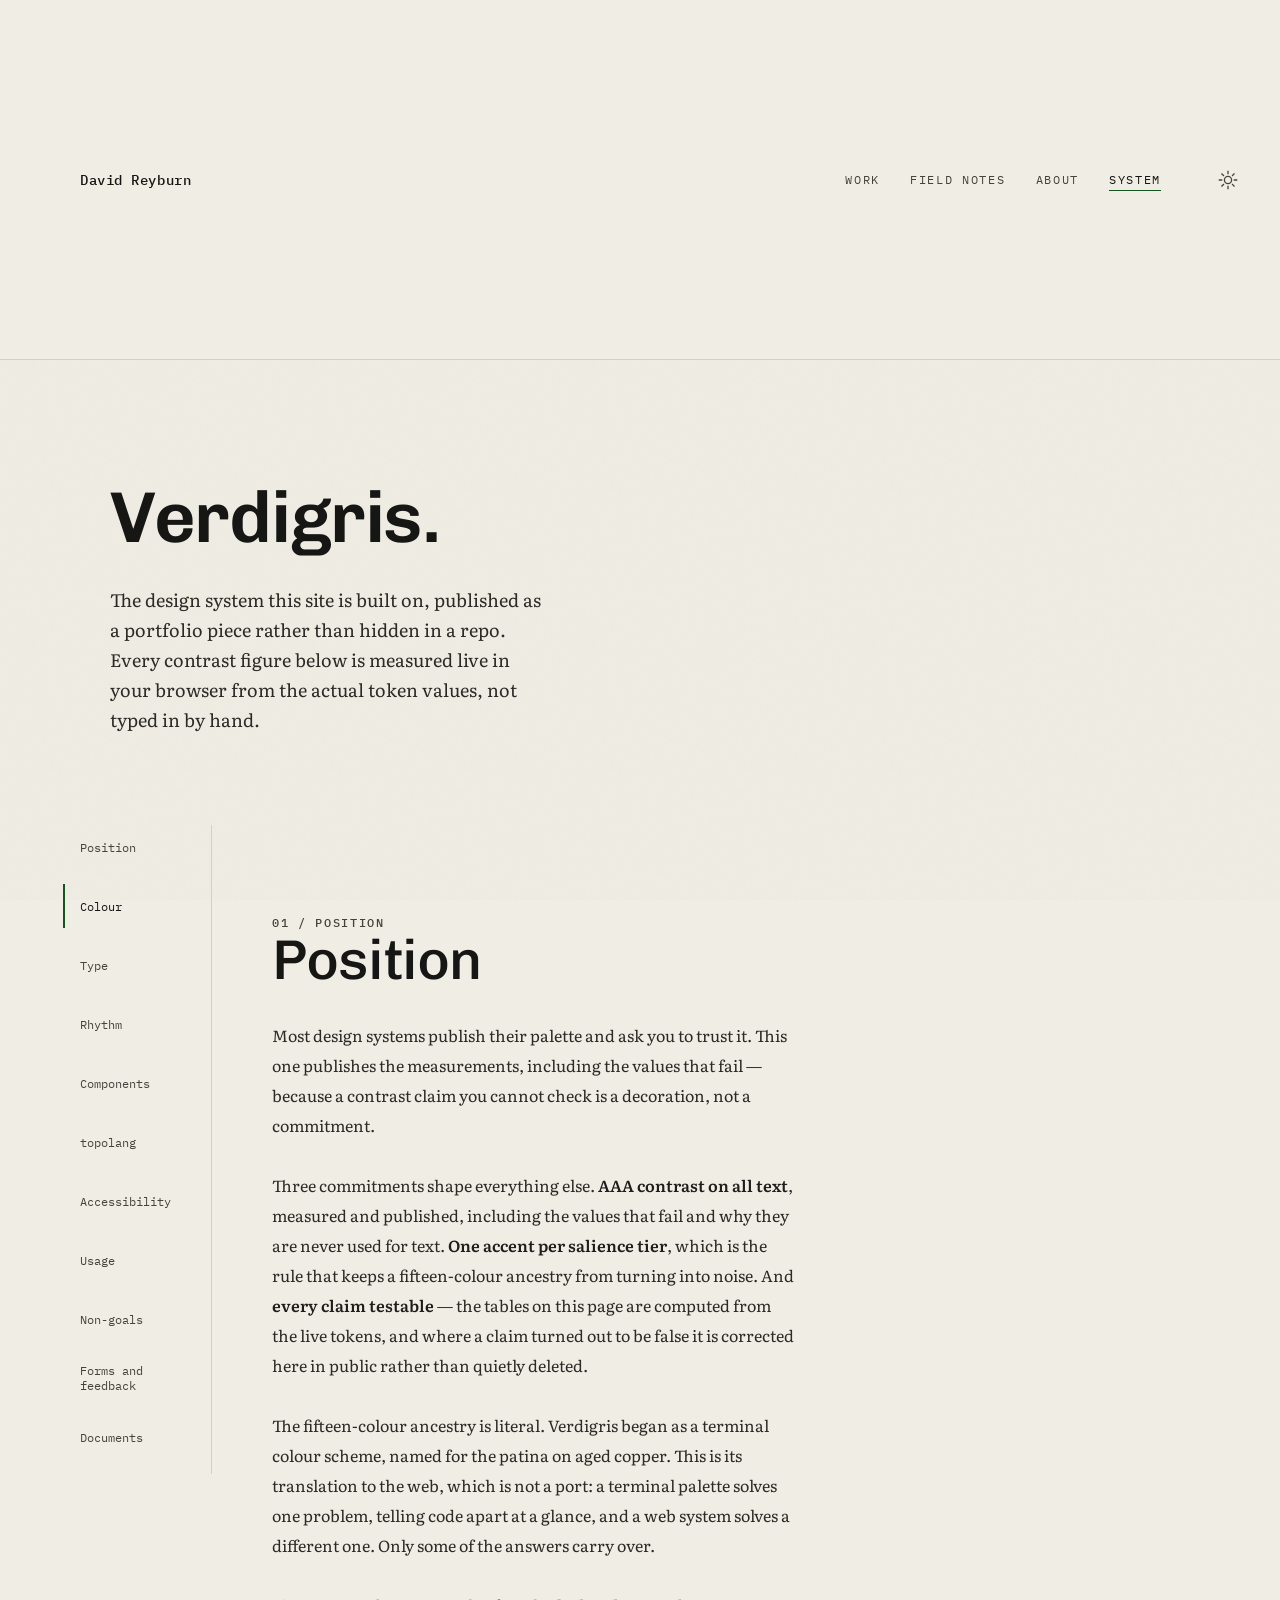
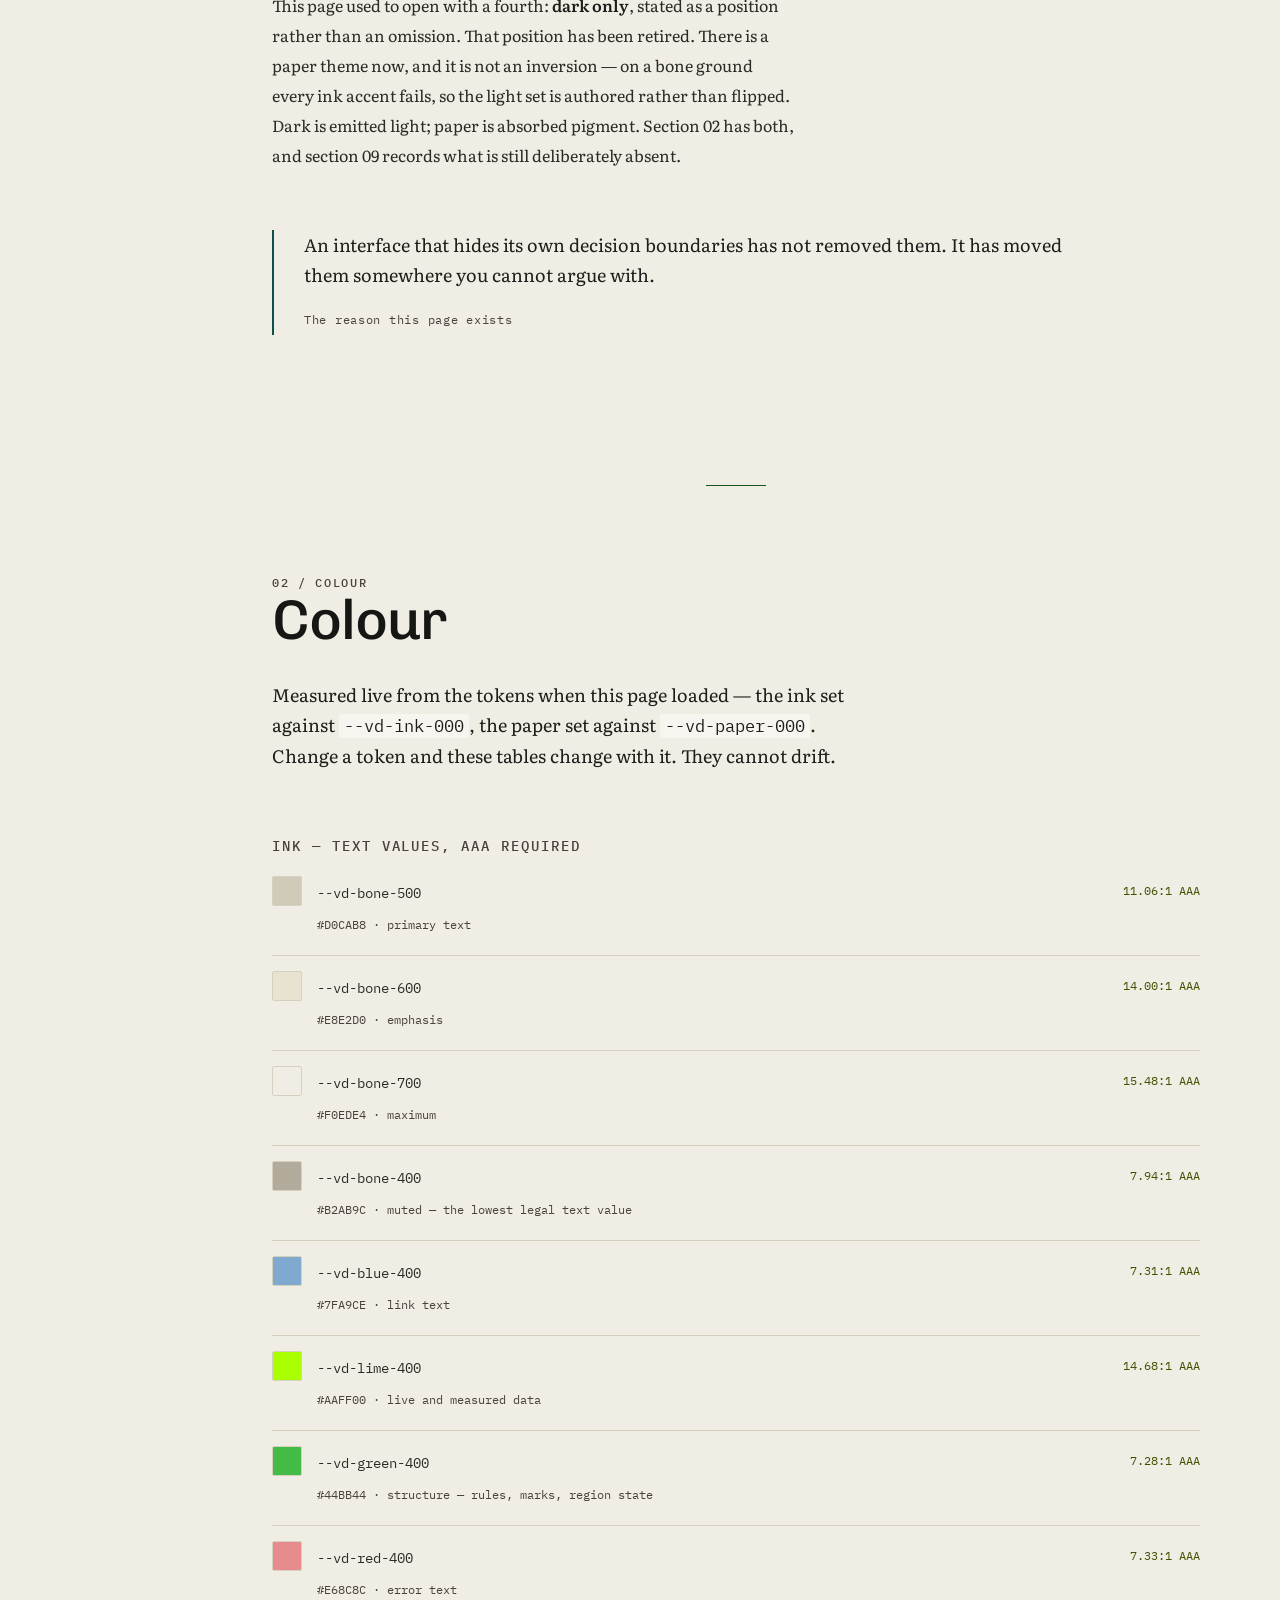
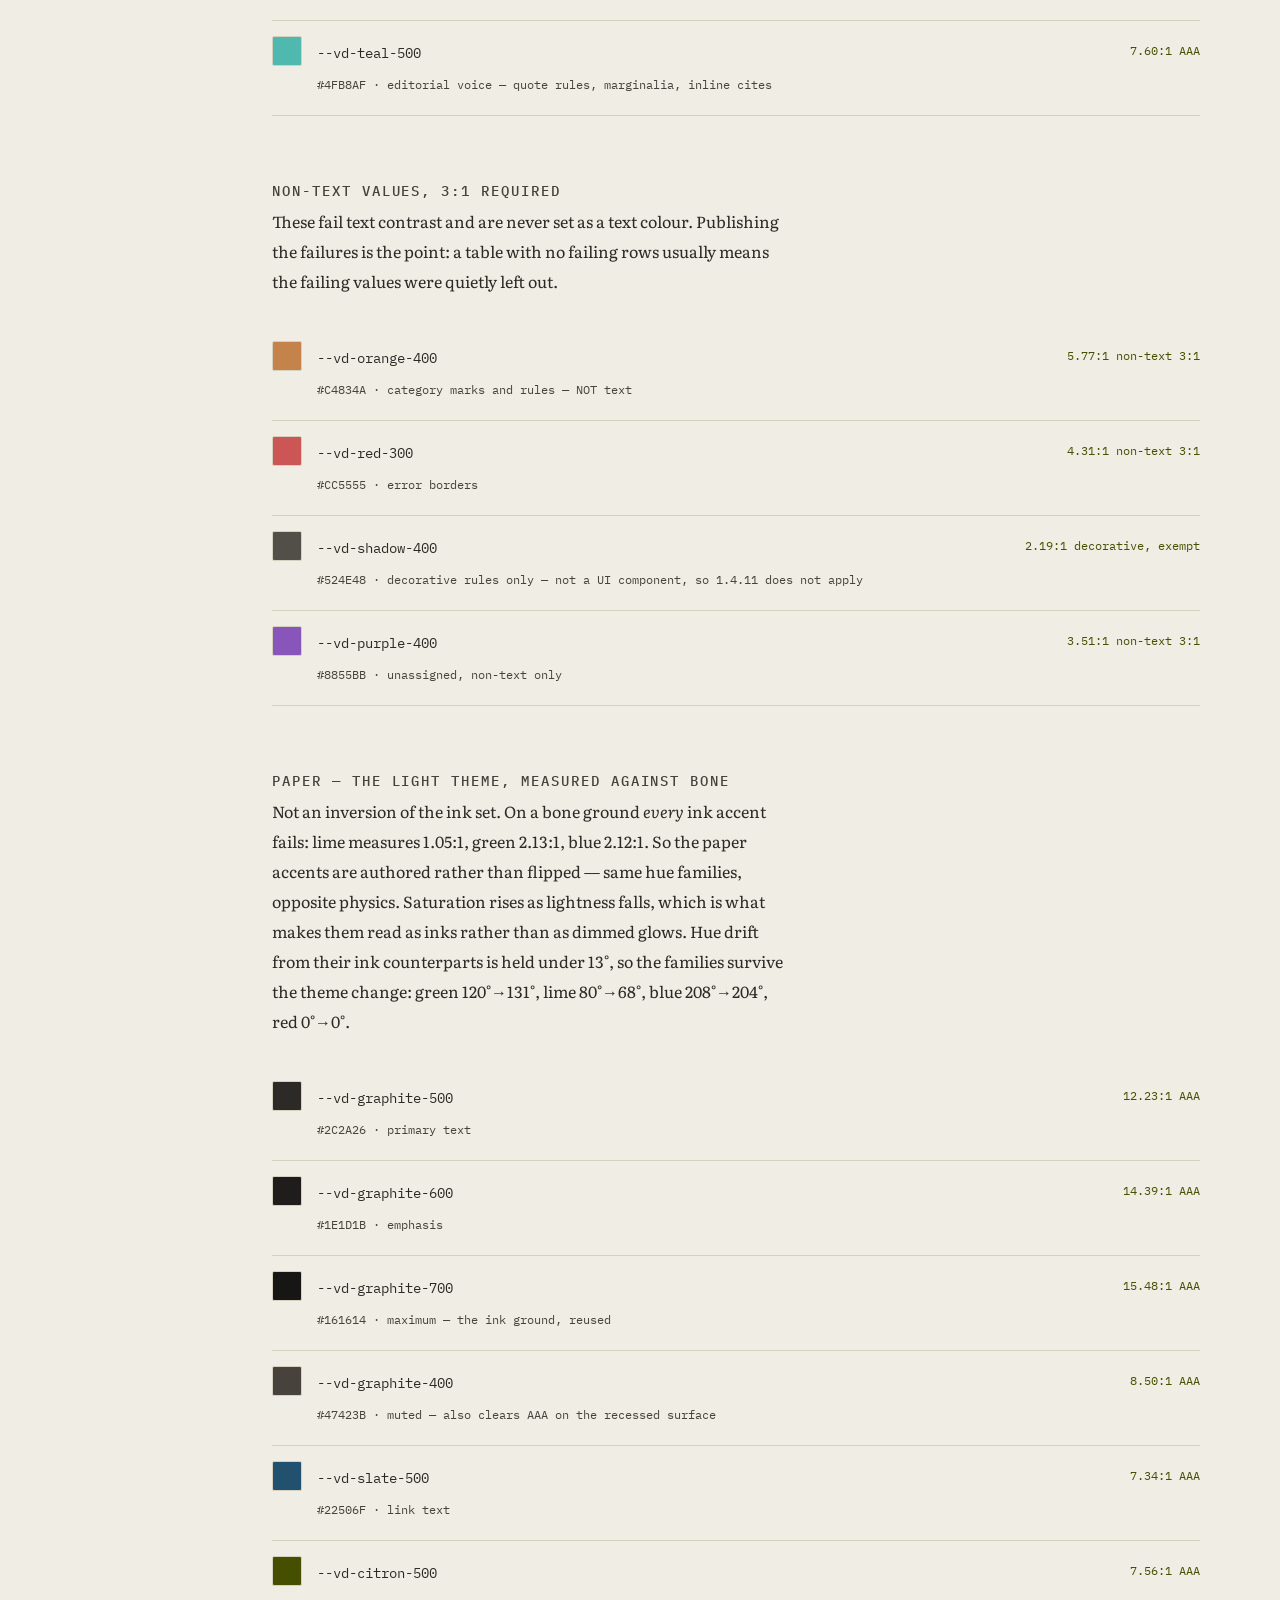
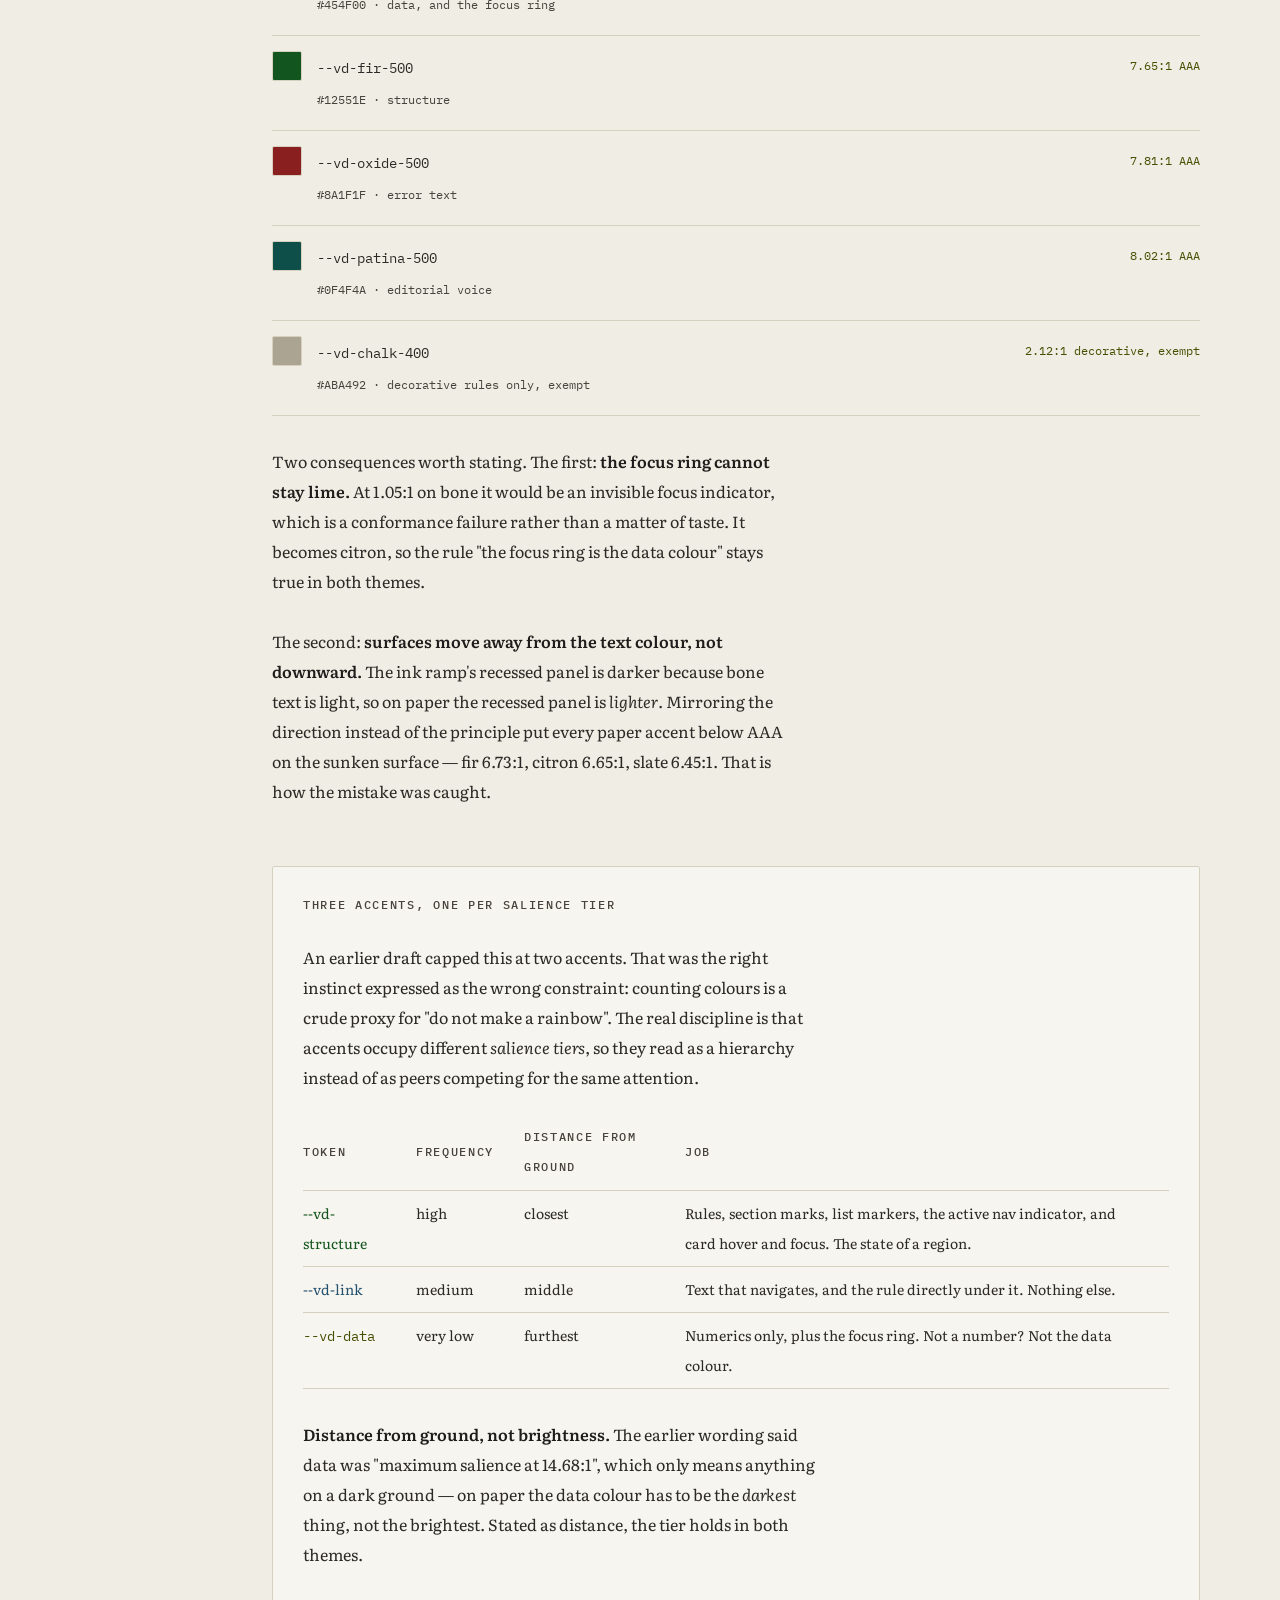
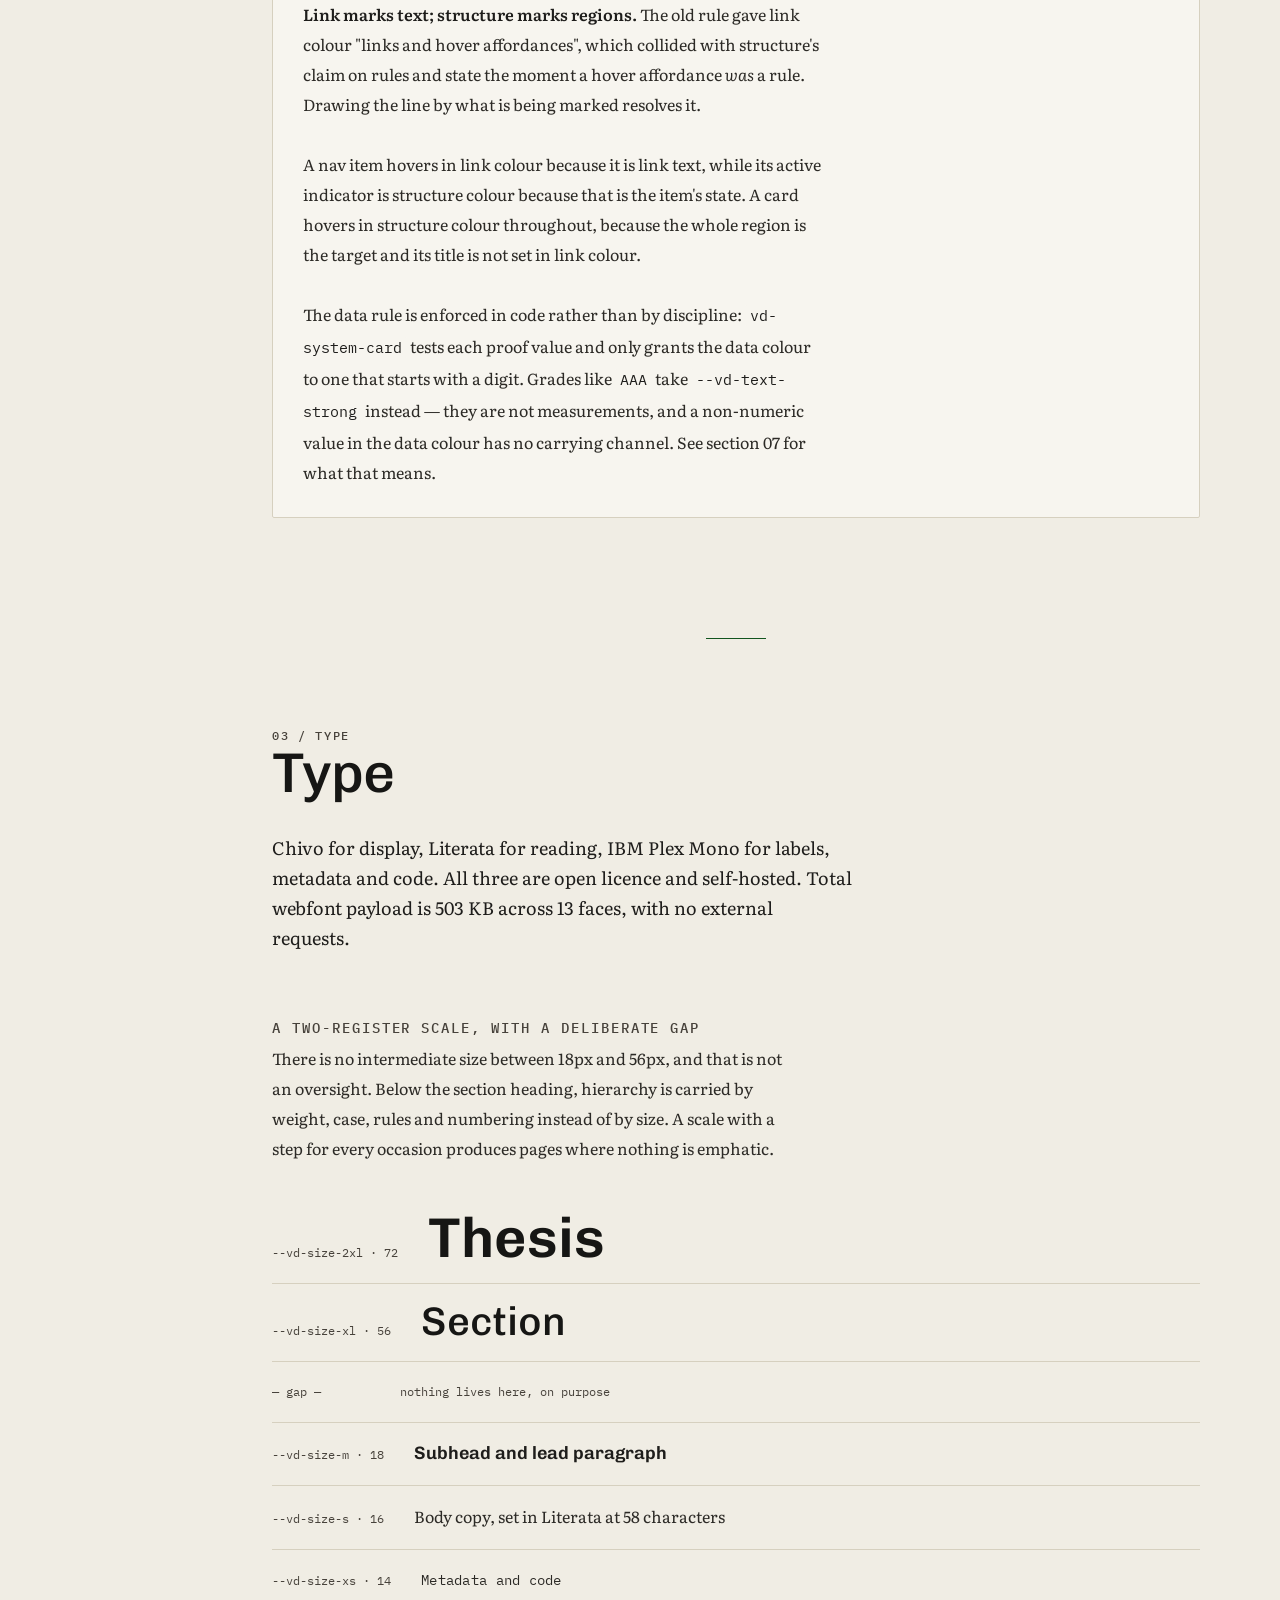
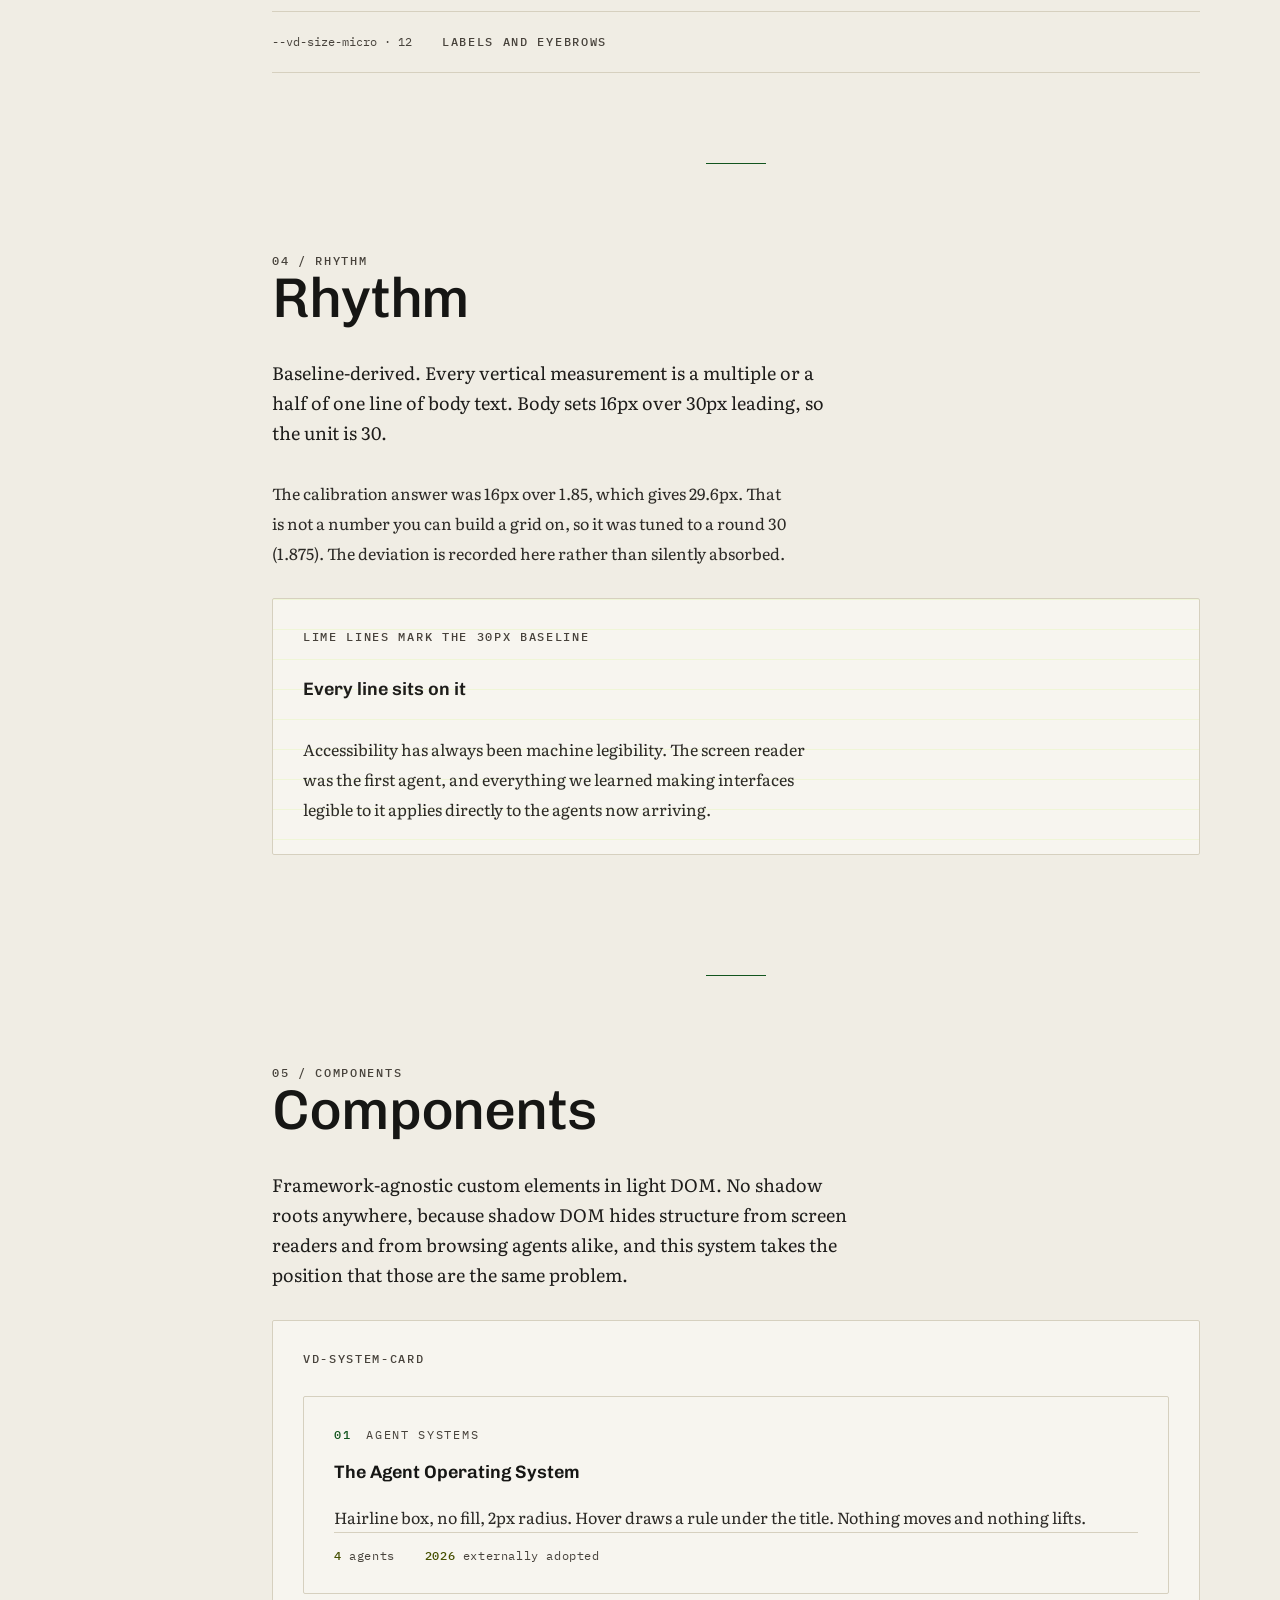
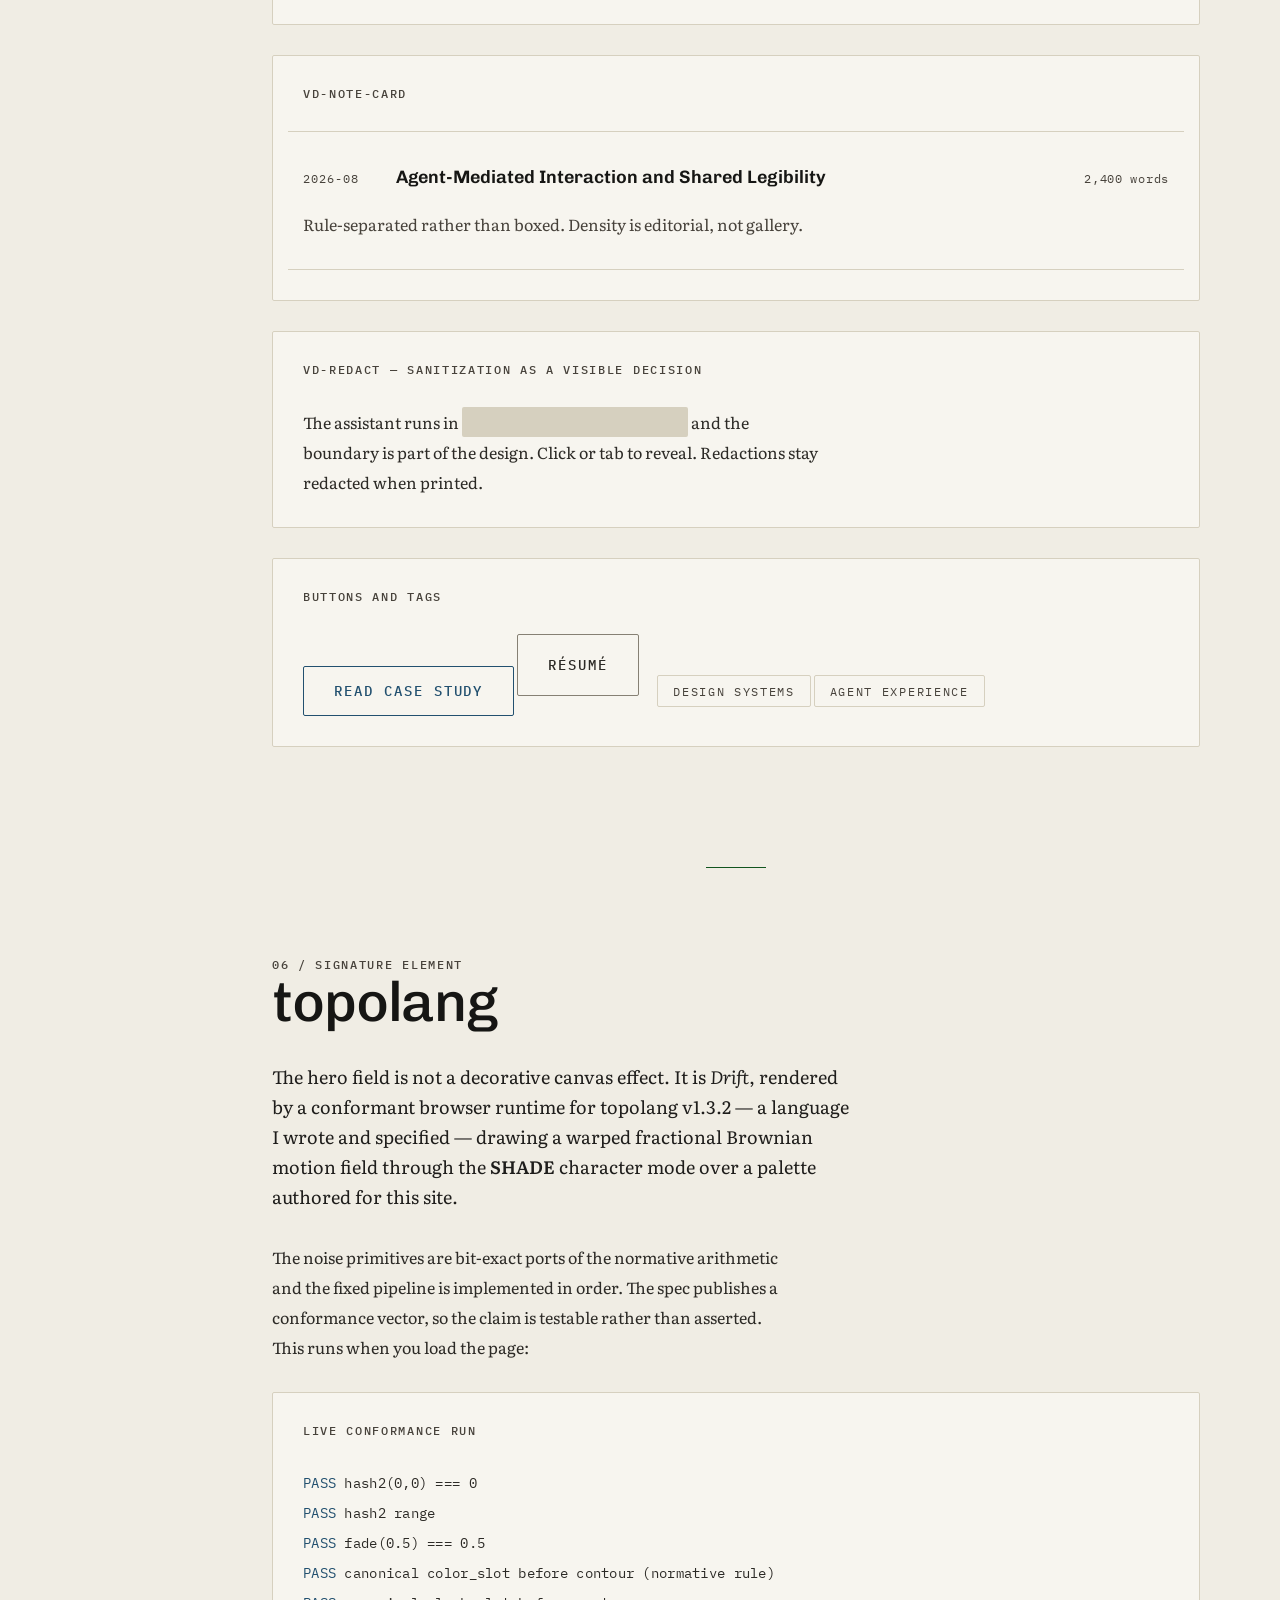
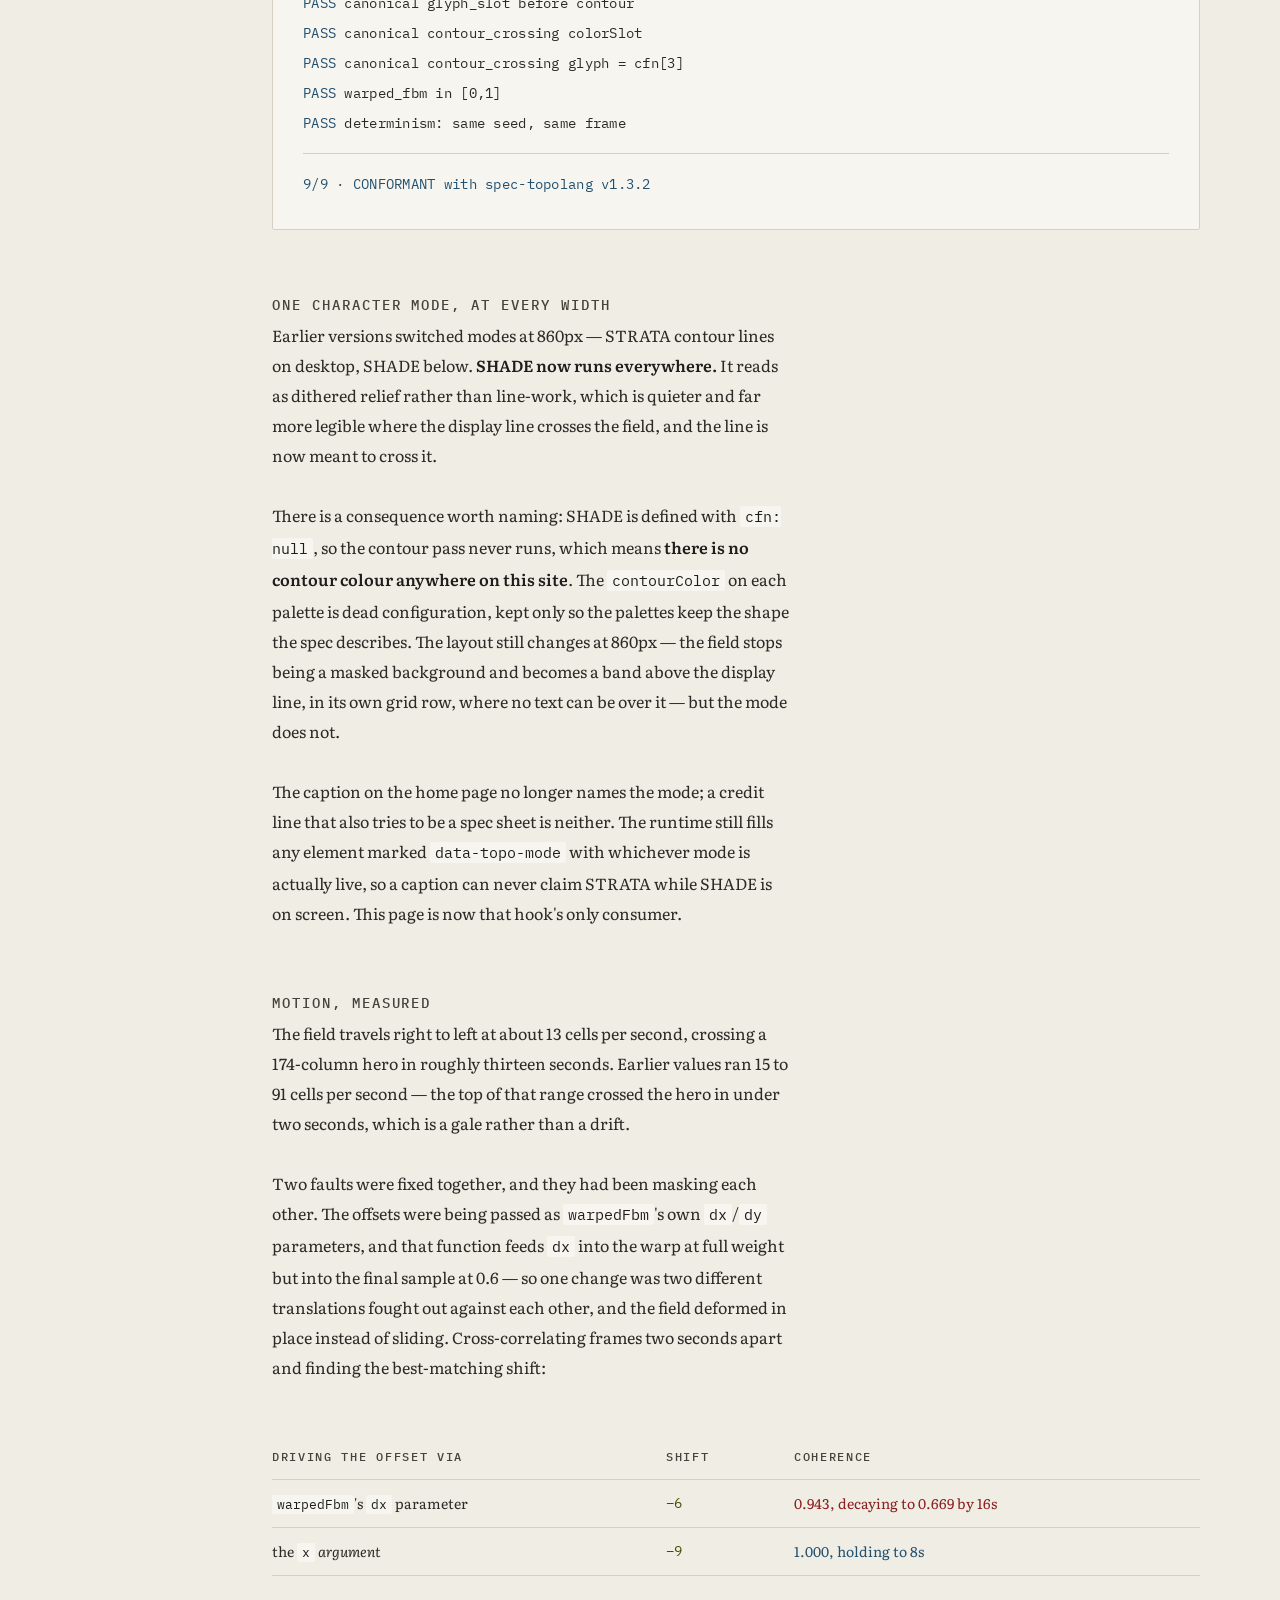
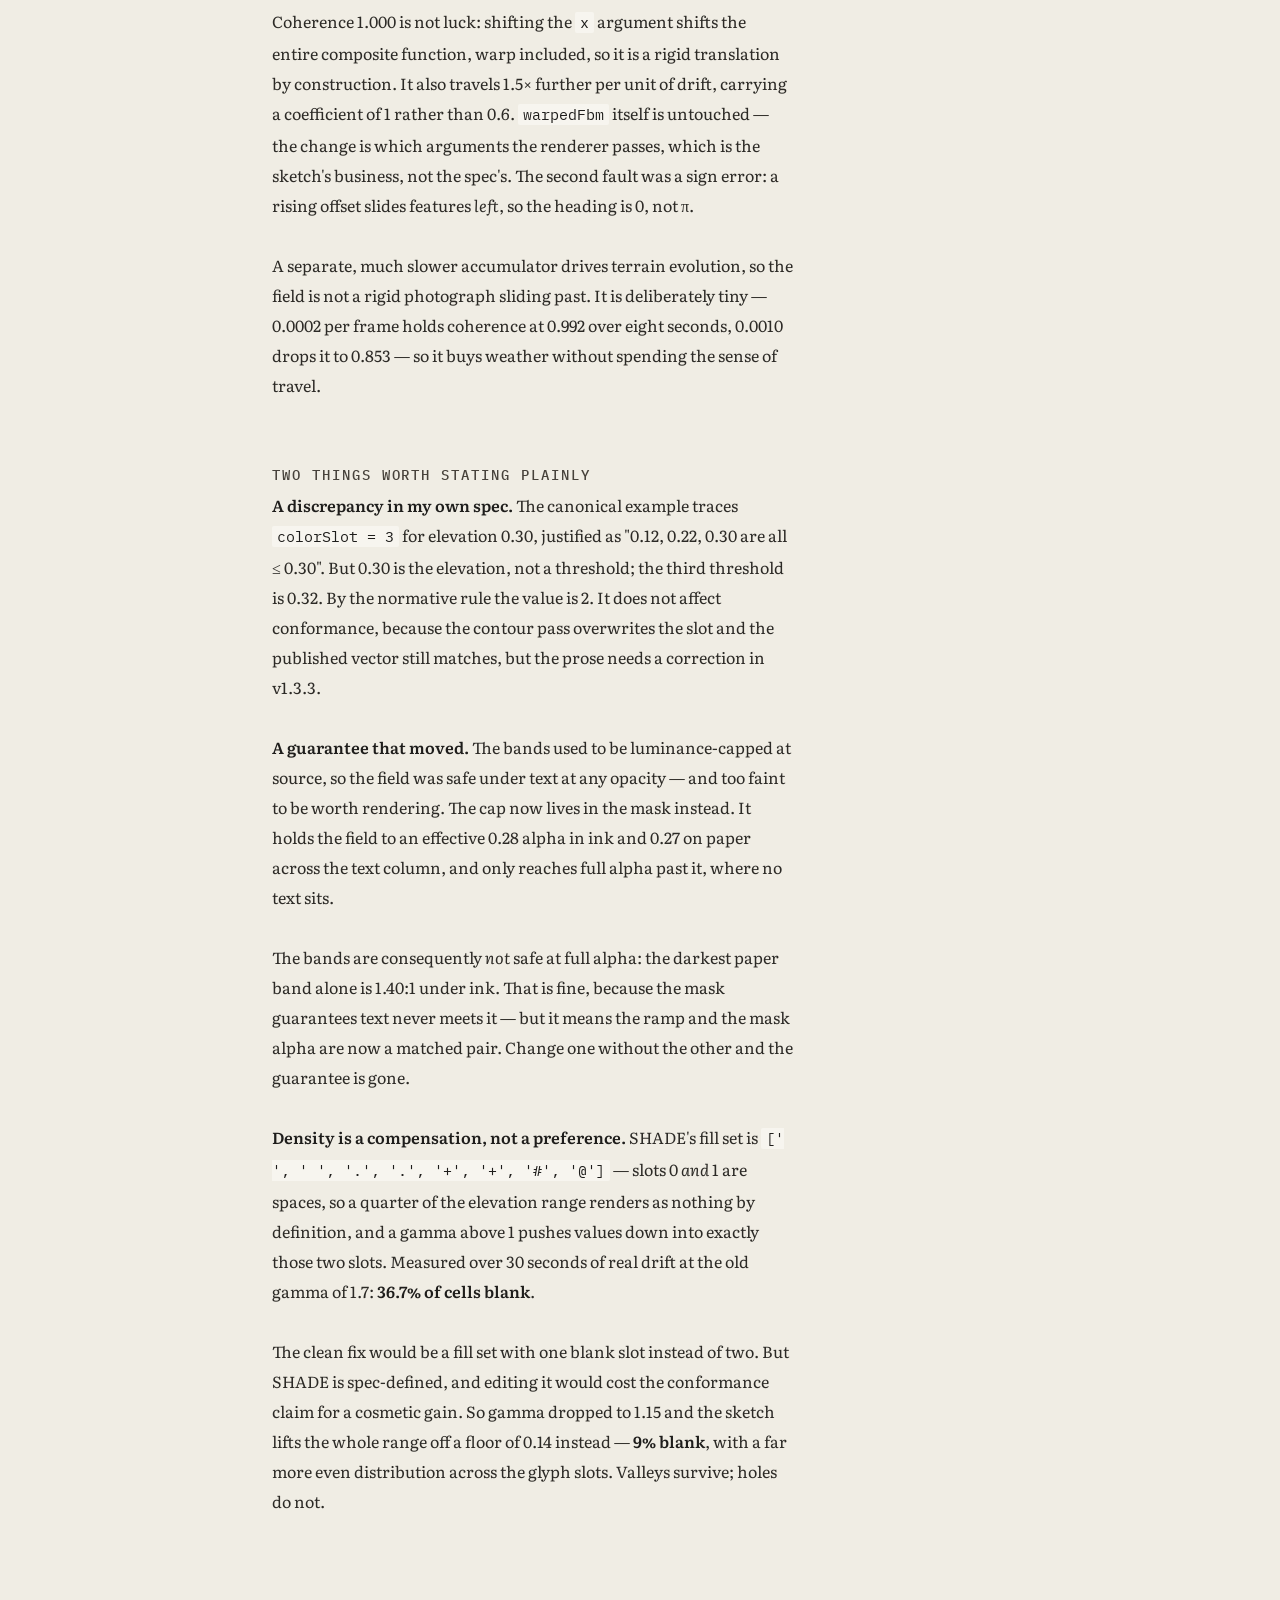
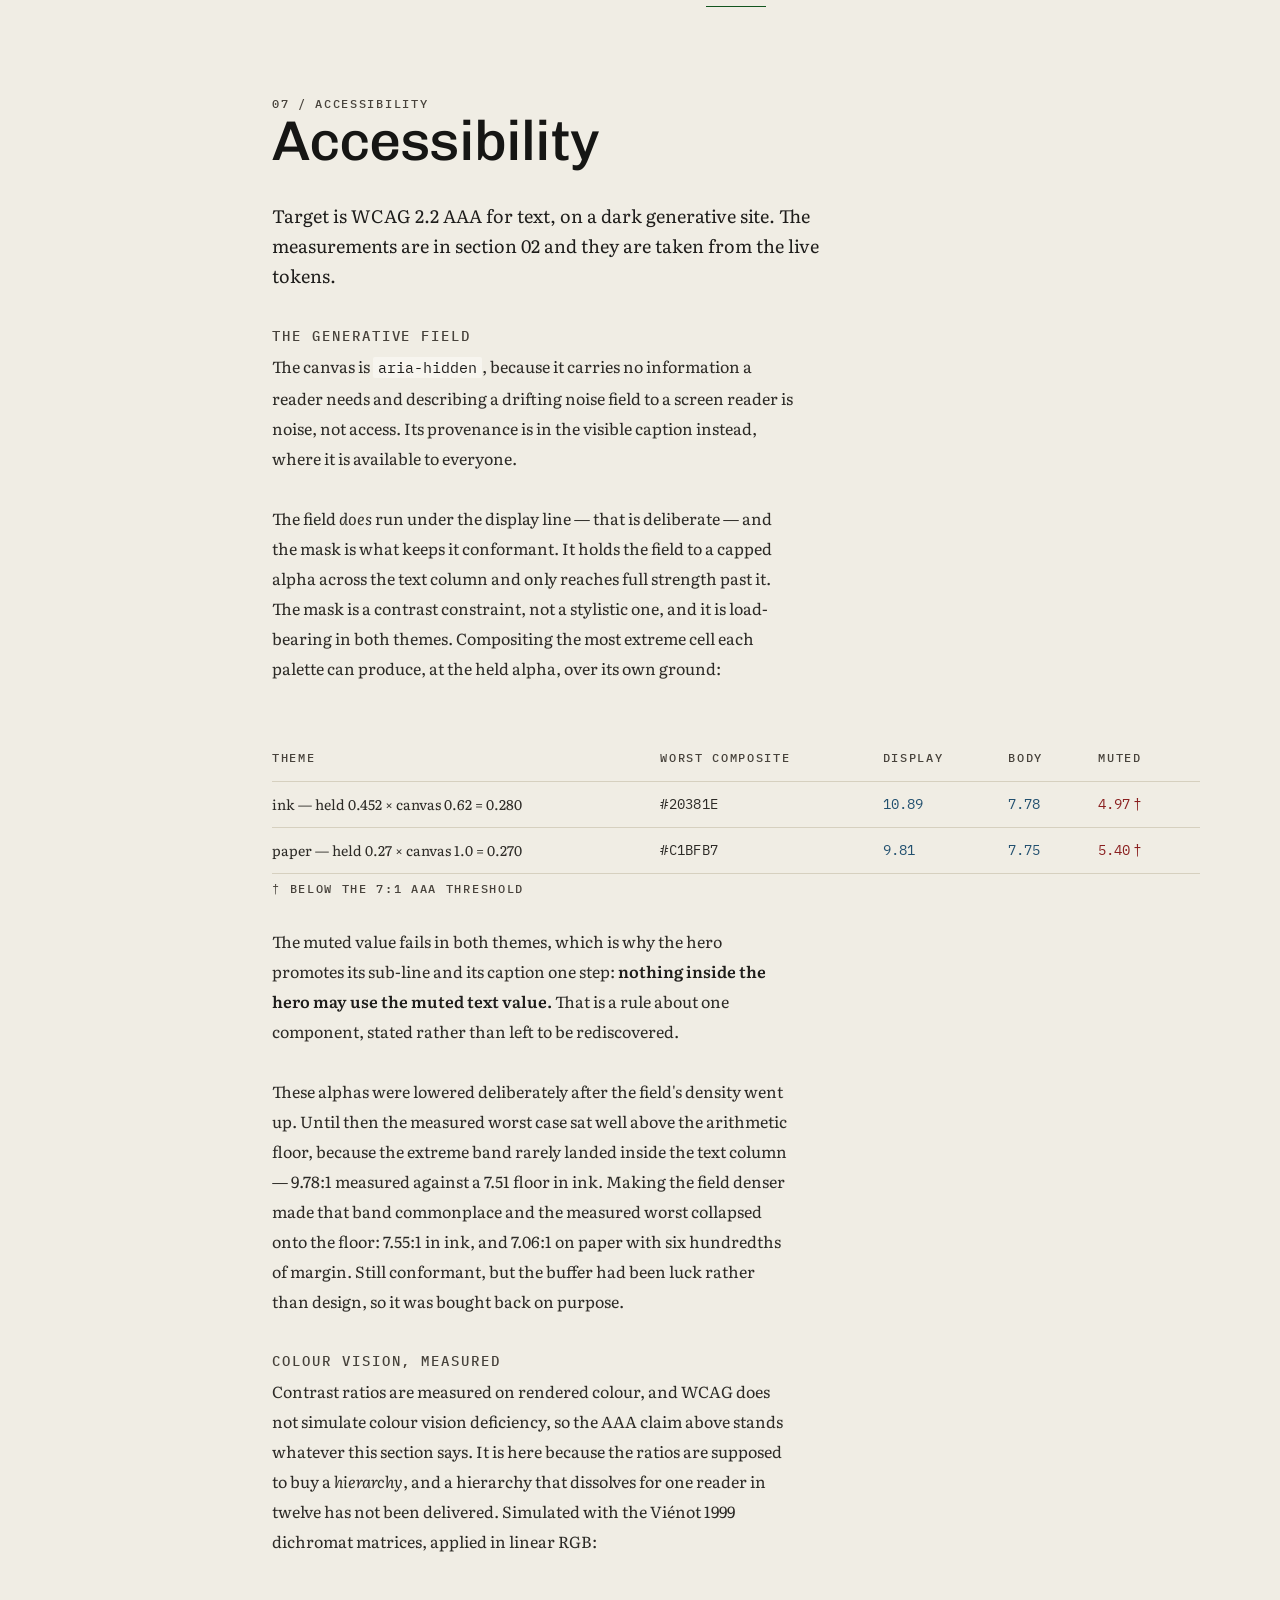
==== docs/index.html @ c95a7c75 "Verdigris v2.4.0 — a portrait, and the grain that was never on it .vd-portrait: a photograph of a pe" ====
<!doctype html>
<html lang="en">
<head>
<meta charset="utf-8">
<meta name="viewport" content="width=device-width,initial-scale=1">
<title>Verdigris — the design system behind dreyburn.com</title>
<meta name="description" content="Verdigris: a documented design system with published contrast measurements, dichromat simulation, a conformant topolang runtime, and a stated list of non-goals.">
<meta name="color-scheme" content="dark light">
<script>
try{var t=localStorage.getItem('verdigris-theme');
    if(t==='light'||t==='dark')document.documentElement.setAttribute('data-theme',t);}
catch(e){}
</script>
<link rel="icon" href="/favicon.svg" type="image/svg+xml">
<link rel="icon" href="/favicon.ico" sizes="32x32">
<link rel="apple-touch-icon" href="/apple-touch-icon.png">
<link rel="canonical" href="https://dreyburn.com/docs/">
<!-- Absolute URLs throughout: a relative og:image is ignored by every
     crawler that reads it. See AGENTS.md, Building a page. -->
<meta property="og:type" content="website">
<meta property="og:url" content="https://dreyburn.com/docs/">
<meta property="og:title" content="Verdigris — the design system behind dreyburn.com">
<meta property="og:description" content="A documented design system with published contrast measurements, dichromat simulation, a conformant topolang runtime, and a stated list of non-goals.">
<meta property="og:image" content="https://dreyburn.com/og.png?v=2.4.0">
<meta property="og:image:width" content="1200">
<meta property="og:image:height" content="630">
<meta property="og:site_name" content="David Reyburn">
<meta name="twitter:card" content="summary_large_image">
<link rel="stylesheet" href="../verdigris/verdigris.css?v=2.4.0">
<link rel="stylesheet" href="../verdigris/print.css?v=2.4.0">
<script src="../verdigris/topolang.js?v=2.4.0" defer></script>
<script src="../verdigris/verdigris.js?v=2.4.0" defer></script>
<!-- The audit is shipped, not a dev-only tool: open the console and run
     verdigrisAudit() to re-measure every conformance claim on this page. -->
<script src="../verdigris/audit.js?v=2.4.0" defer></script>
<style>
  /* page-local: the docs need a couple of layout helpers the site does not */
  .doc-lede{font-size:var(--vd-size-m);line-height:var(--vd-lead-1);max-width:var(--vd-measure);
    color:var(--vd-text-strong)}
  .doc-demo{border:1px solid var(--vd-rule);border-radius:var(--vd-radius);
    padding:var(--vd-space-1);margin:var(--vd-space-1) 0;background:var(--vd-surface-sunken)}
  .doc-demo__label{display:block;margin-bottom:var(--vd-space-1)}
  /* These MUST out-specify .vd-table td.vd-is-num, which is (0,2,1) and paints
     every numeric cell with --vd-data. A cell carrying both classes would
     otherwise render a measured FAILURE in the passing accent — the exact
     inversion of what the table reports. Matching (0,2,1) and relying on this
     block loading after verdigris.css is what makes the verdict win. */
  /* --vd-ok, NOT --vd-data. A verdict is a status, not a quantity, and the
     data colour is numerals only — the rule vd-system-card enforces in code.
     This page was breaking it: every "PASS" rendered in lime. Caught by
     verdigrisAudit()'s data-colour check, which is the point of having one.
     --vd-ok is the success colour the form state model already uses. */
  .vd-table td.doc-pass{color:var(--vd-ok)}
  .vd-table td.doc-fail{color:var(--vd-danger)}
  .doc-pass{color:var(--vd-ok)}
  .doc-fail{color:var(--vd-danger)}
  /* Colour is never the only channel: every table below states its verdict in
     the surrounding prose, and a failing ratio also carries a dagger. */
  .doc-fail--marked::after{content:"\2009\2020"}
  /* flex-wrap and min-width:0 are both load-bearing at 320px: the label has a
     14ch floor and the specimen is display-sized type, so without them the row
     refuses to shrink and pushes the document into horizontal scroll — a 1.4.10
     failure. Wrapping lets the specimen drop below its own label. */
  .doc-scale-row{display:flex;align-items:baseline;gap:var(--vd-space-1);flex-wrap:wrap;
    border-bottom:1px solid var(--vd-rule);padding:var(--vd-space-h) 0}
  .doc-scale-row span:first-child{font-family:var(--vd-face-mono);font-size:var(--vd-size-micro);
    color:var(--vd-text-muted);min-width:14ch}
  .doc-scale-row span+span{min-width:0;overflow-wrap:anywhere}
  .doc-baseline{background-image:repeating-linear-gradient(180deg,
    rgba(170,255,0,.10) 0 1px,transparent 1px 30px);background-position:0 0}
</style>
</head>
<body>
<a class="vd-skip" href="#main">Skip to content</a>

<vd-nav>
  <div class="vd-nav__inner">
    <a class="vd-nav__mark" href="../index.html">David Reyburn</a>
    <ul class="vd-nav__list">
      <li><a href="../index.html#work">Work</a></li>
      <li><a href="../index.html#notes">Field Notes</a></li>
      <li><a href="../index.html#about">About</a></li>
      <li><a href="./" aria-current="true">System</a></li>
    </ul>
    <vd-theme-toggle></vd-theme-toggle>
  </div>
</vd-nav>

<main id="main" class="vd-page">

  <vd-hero field="off"
    thesis="Verdigris."
    sub="The design system this site is built on, published as a portfolio piece rather than hidden in a repo. Every contrast figure below is measured live in your browser from the actual token values, not typed in by hand.">
  </vd-hero>

  <div class="vd-spread">

    <!-- ── rail: TOC ────────────────────────────────────────────── -->
    <div class="vd-spread__rail">
      <vd-toc for="#doc-body"></vd-toc>
    </div>

    <!-- ── body ─────────────────────────────────────────────────── -->
    <div class="vd-spread__body" id="doc-body">

      <section class="vd-section">
        <span class="vd-label">01 / Position</span>
        <h2 id="position">Position</h2>
        <div class="vd-prose" style="margin-top:var(--vd-space-1)">
          <p>
            Most design systems publish their palette and ask you to trust it. This one publishes
            the measurements, including the values that fail — because a contrast claim you cannot
            check is a decoration, not a commitment.
          </p>
          <p>
            Three commitments shape everything else. <strong>AAA contrast on all text</strong>,
            measured and published, including the values that fail and why they are never used for
            text. <strong>One accent per salience tier</strong>, which is the rule that keeps a
            fifteen-colour ancestry from turning into noise. And <strong>every claim testable</strong>
            — the tables on this page are computed from the live tokens, and where a claim turned out
            to be false it is corrected here in public rather than quietly deleted.
          </p>
          <p>
            The fifteen-colour ancestry is literal. Verdigris began as a terminal colour scheme,
            named for the patina on aged copper. This is its translation to the web, which is not a
            port: a terminal palette solves one problem, telling code apart at a glance, and a web
            system solves a different one. Only some of the answers carry over.
          </p>
          <p>
            This page used to open with a fourth: <strong>dark only</strong>, stated as a position
            rather than an omission. That position has been retired. There is a paper theme now, and
            it is not an inversion — on a bone ground every ink accent fails, so the light set is
            authored rather than flipped. Dark is emitted light; paper is absorbed pigment. Section
            02 has both, and section 09 records what is still deliberately absent.
          </p>
        </div>

        <vd-quote>
          <blockquote>
            An interface that hides its own decision boundaries has not removed them.
            It has moved them somewhere you cannot argue with.
          </blockquote>
          <figcaption>The reason this page exists</figcaption>
        </vd-quote>
      </section>

      <!-- ── colour ─────────────────────────────────────────────── -->
      <section class="vd-section">
        <span class="vd-label">02 / Colour</span>
        <h2 id="colour">Colour</h2>
        <p class="doc-lede" style="margin-top:var(--vd-space-1)">
          Measured live from the tokens when this page loaded — the ink set against
          <code>--vd-ink-000</code>, the paper set against <code>--vd-paper-000</code>.
          Change a token and these tables change with it. They cannot drift.
        </p>

        <h4 style="margin-top:var(--vd-space-2)">Ink — text values, AAA required</h4>
        <vd-swatch token="--vd-bone-500" note="primary text" min="7"></vd-swatch>
        <vd-swatch token="--vd-bone-600" note="emphasis" min="7"></vd-swatch>
        <vd-swatch token="--vd-bone-700" note="maximum" min="7"></vd-swatch>
        <vd-swatch token="--vd-bone-400" note="muted — the lowest legal text value" min="7"></vd-swatch>
        <vd-swatch token="--vd-blue-400" note="link text" min="7"></vd-swatch>
        <vd-swatch token="--vd-lime-400" note="live and measured data" min="7"></vd-swatch>
        <vd-swatch token="--vd-green-400" note="structure — rules, marks, region state" min="7"></vd-swatch>
        <vd-swatch token="--vd-red-400" note="error text" min="7"></vd-swatch>
        <vd-swatch token="--vd-teal-500" note="editorial voice — quote rules, marginalia, inline cites" min="7"></vd-swatch>

        <h4 style="margin-top:var(--vd-space-2)">Non-text values, 3:1 required</h4>
        <p class="vd-prose" style="margin-bottom:var(--vd-space-1)">
          These fail text contrast and are never set as a text colour. Publishing the failures
          is the point: a table with no failing rows usually means the failing values were
          quietly left out.
        </p>
        <vd-swatch token="--vd-orange-400" note="category marks and rules — NOT text" min="3"></vd-swatch>
        <vd-swatch token="--vd-red-300" note="error borders" min="3"></vd-swatch>
        <vd-swatch token="--vd-shadow-400" note="decorative rules only — not a UI component, so 1.4.11 does not apply" min="0"></vd-swatch>
        <vd-swatch token="--vd-purple-400" note="unassigned, non-text only" min="3"></vd-swatch>

        <h4 style="margin-top:var(--vd-space-2)">Paper — the light theme, measured against bone</h4>
        <p class="vd-prose" style="margin-bottom:var(--vd-space-1)">
          Not an inversion of the ink set. On a bone ground <em>every</em> ink accent fails:
          lime measures 1.05:1, green 2.13:1, blue 2.12:1. So the paper accents are authored
          rather than flipped — same hue families, opposite physics. Saturation rises as
          lightness falls, which is what makes them read as inks rather than as dimmed glows.
          Hue drift from their ink counterparts is held under 13°, so the families survive the
          theme change: green 120°&rarr;131°, lime 80°&rarr;68°, blue 208°&rarr;204°, red 0°&rarr;0°.
        </p>
        <vd-swatch token="--vd-graphite-500" against="--vd-paper-000" note="primary text" min="7"></vd-swatch>
        <vd-swatch token="--vd-graphite-600" against="--vd-paper-000" note="emphasis" min="7"></vd-swatch>
        <vd-swatch token="--vd-graphite-700" against="--vd-paper-000" note="maximum — the ink ground, reused" min="7"></vd-swatch>
        <vd-swatch token="--vd-graphite-400" against="--vd-paper-000" note="muted — also clears AAA on the recessed surface" min="7"></vd-swatch>
        <vd-swatch token="--vd-slate-500" against="--vd-paper-000" note="link text" min="7"></vd-swatch>
        <vd-swatch token="--vd-citron-500" against="--vd-paper-000" note="data, and the focus ring" min="7"></vd-swatch>
        <vd-swatch token="--vd-fir-500" against="--vd-paper-000" note="structure" min="7"></vd-swatch>
        <vd-swatch token="--vd-oxide-500" against="--vd-paper-000" note="error text" min="7"></vd-swatch>
        <vd-swatch token="--vd-patina-500" against="--vd-paper-000" note="editorial voice" min="7"></vd-swatch>
        <vd-swatch token="--vd-chalk-400" against="--vd-paper-000" note="decorative rules only, exempt" min="0"></vd-swatch>

        <p class="vd-prose" style="margin-top:var(--vd-space-1)">
          Two consequences worth stating. The first: <strong>the focus ring cannot stay lime.</strong>
          At 1.05:1 on bone it would be an invisible focus indicator, which is a conformance failure
          rather than a matter of taste. It becomes citron, so the rule "the focus ring is the data
          colour" stays true in both themes.
        </p>
        <p class="vd-prose" style="margin-top:var(--vd-space-1)">
          The second: <strong>surfaces move away from the text colour, not downward.</strong> The
          ink ramp's recessed panel is darker because bone text is light, so on paper the recessed
          panel is <em>lighter</em>. Mirroring the direction instead of the principle put every
          paper accent below AAA on the sunken surface — fir 6.73:1, citron 6.65:1, slate 6.45:1.
          That is how the mistake was caught.
        </p>

        <div class="doc-demo" style="margin-top:var(--vd-space-2)">
          <span class="vd-label doc-demo__label">Three accents, one per salience tier</span>
          <p class="vd-prose" style="margin:0 0 var(--vd-space-1)">
            An earlier draft capped this at two accents. That was the right instinct expressed as
            the wrong constraint: counting colours is a crude proxy for "do not make a rainbow".
            The real discipline is that accents occupy different <em>salience tiers</em>, so they
            read as a hierarchy instead of as peers competing for the same attention.
          </p>
          <div class="vd-table-scroll">
            <table class="vd-table">
              <tr><th>Token</th><th>Frequency</th><th>Distance from ground</th><th>Job</th></tr>
              <tr><td><span style="color:var(--vd-structure)">--vd-structure</span></td>
                  <td>high</td><td>closest</td>
                  <td>Rules, section marks, list markers, the active nav indicator, and card
                      hover and focus. The state of a region.</td></tr>
              <tr><td><span style="color:var(--vd-link)">--vd-link</span></td>
                  <td>medium</td><td>middle</td>
                  <td>Text that navigates, and the rule directly under it. Nothing else.</td></tr>
              <tr><td><span class="vd-num">--vd-data</span></td>
                  <td>very low</td><td>furthest</td>
                  <td>Numerics only, plus the focus ring. Not a number? Not the data colour.</td></tr>
            </table>
          </div>
          <p class="vd-prose" style="margin:var(--vd-space-1) 0 0">
            <strong>Distance from ground, not brightness.</strong> The earlier wording said data
            was "maximum salience at 14.68:1", which only means anything on a dark ground — on
            paper the data colour has to be the <em>darkest</em> thing, not the brightest. Stated
            as distance, the tier holds in both themes.
          </p>
          <p class="vd-prose" style="margin:var(--vd-space-1) 0 0">
            <strong>Link marks text; structure marks regions.</strong> The old rule gave link
            colour "links and hover affordances", which collided with structure's claim on rules
            and state the moment a hover affordance <em>was</em> a rule. Drawing the line by what is
            being marked resolves it.
          </p>
          <p class="vd-prose" style="margin:var(--vd-space-1) 0 0">
            A nav item hovers in link colour because it is link text, while its active indicator is
            structure colour because that is the item's state. A card hovers in structure colour
            throughout, because the whole region is the target and its title is not set in link
            colour.
          </p>
          <p class="vd-prose" style="margin:var(--vd-space-1) 0 0">
            The data rule is enforced in code rather than by discipline:
            <code>vd-system-card</code> tests each proof value and only grants the data colour to
            one that starts with a digit. Grades like <code>AAA</code> take
            <code>--vd-text-strong</code> instead — they are not measurements, and a non-numeric
            value in the data colour has no carrying channel. See section 07 for what that means.
          </p>
        </div>
      </section>

      <!-- ── type ───────────────────────────────────────────────── -->
      <section class="vd-section">
        <span class="vd-label">03 / Type</span>
        <h2 id="type">Type</h2>
        <p class="doc-lede" style="margin-top:var(--vd-space-1)">
          Chivo for display, Literata for reading, IBM Plex Mono for labels, metadata and code.
          All three are open licence and self-hosted. Total webfont payload is 503 KB across
          13 faces, with no external requests.
        </p>

        <h4 style="margin-top:var(--vd-space-2)">A two-register scale, with a deliberate gap</h4>
        <p class="vd-prose">
          There is no intermediate size between 18px and 56px, and that is not an oversight.
          Below the section heading, hierarchy is carried by weight, case, rules and numbering
          instead of by size. A scale with a step for every occasion produces pages where
          nothing is emphatic.
        </p>
        <div style="margin-top:var(--vd-space-1)">
          <div class="doc-scale-row"><span>--vd-size-2xl · 72</span>
            <span style="font-family:var(--vd-face-display);font-size:56px;line-height:60px;font-weight:600;color:var(--vd-text-max)">Thesis</span></div>
          <div class="doc-scale-row"><span>--vd-size-xl · 56</span>
            <span style="font-family:var(--vd-face-display);font-size:40px;line-height:45px;font-weight:500;color:var(--vd-text-max)">Section</span></div>
          <div class="doc-scale-row"><span>— gap —</span>
            <span style="font-family:var(--vd-face-mono);font-size:12px;color:var(--vd-text-muted)">nothing lives here, on purpose</span></div>
          <div class="doc-scale-row"><span>--vd-size-m · 18</span>
            <span style="font-family:var(--vd-face-display);font-size:18px;font-weight:600;color:var(--vd-text-strong)">Subhead and lead paragraph</span></div>
          <div class="doc-scale-row"><span>--vd-size-s · 16</span>
            <span style="font-size:16px">Body copy, set in Literata at 58 characters</span></div>
          <div class="doc-scale-row"><span>--vd-size-xs · 14</span>
            <span class="vd-mono">Metadata and code</span></div>
          <div class="doc-scale-row"><span>--vd-size-micro · 12</span>
            <span class="vd-label" style="display:inline">Labels and eyebrows</span></div>
        </div>
      </section>

      <!-- ── rhythm ─────────────────────────────────────────────── -->
      <section class="vd-section">
        <span class="vd-label">04 / Rhythm</span>
        <h2 id="rhythm">Rhythm</h2>
        <p class="doc-lede" style="margin-top:var(--vd-space-1)">
          Baseline-derived. Every vertical measurement is a multiple or a half of one line of
          body text. Body sets 16px over 30px leading, so the unit is 30.
        </p>
        <p class="vd-prose">
          The calibration answer was 16px over 1.85, which gives 29.6px. That is not a number you
          can build a grid on, so it was tuned to a round 30 (1.875). The deviation is recorded
          here rather than silently absorbed.
        </p>
        <div class="doc-demo doc-baseline" style="margin-top:var(--vd-space-1)">
          <span class="vd-label doc-demo__label">Lime lines mark the 30px baseline</span>
          <h3>Every line sits on it</h3>
          <p class="vd-prose" style="margin-top:var(--vd-space-1)">
            Accessibility has always been machine legibility. The screen reader was the first
            agent, and everything we learned making interfaces legible to it applies directly
            to the agents now arriving.
          </p>
        </div>
      </section>

      <!-- ── components ─────────────────────────────────────────── -->
      <section class="vd-section">
        <span class="vd-label">05 / Components</span>
        <h2 id="components">Components</h2>
        <p class="doc-lede" style="margin-top:var(--vd-space-1)">
          Framework-agnostic custom elements in light DOM. No shadow roots anywhere, because
          shadow DOM hides structure from screen readers and from browsing agents alike, and
          this system takes the position that those are the same problem.
        </p>

        <div class="doc-demo">
          <span class="vd-label doc-demo__label">vd-system-card</span>
          <vd-system-card index="01" kicker="Agent systems" title="The Agent Operating System"
            href="#" proof="agents:4|externally adopted:2026">
            Hairline box, no fill, 2px radius. Hover draws a rule under the title.
            Nothing moves and nothing lifts.
          </vd-system-card>
        </div>

        <div class="doc-demo">
          <span class="vd-label doc-demo__label">vd-note-card</span>
          <vd-note-card date="2026-08" length="2,400 words"
            title="Agent-Mediated Interaction and Shared Legibility" href="#"
            dek="Rule-separated rather than boxed. Density is editorial, not gallery."></vd-note-card>
        </div>

        <div class="doc-demo">
          <span class="vd-label doc-demo__label">vd-redact — sanitization as a visible decision</span>
          <p class="vd-prose" style="margin:0">
            The assistant runs in
            <vd-redact data-reason="employer IP">a regulated annuity domain</vd-redact>
            and the boundary is part of the design. Click or tab to reveal.
            Redactions stay redacted when printed.
          </p>
        </div>

        <div class="doc-demo">
          <span class="vd-label doc-demo__label">Buttons and tags</span>
          <button class="vd-btn vd-btn--primary" type="button">Read case study</button>
          <a class="vd-btn" href="../resume.html">Résumé</a>
          <span class="vd-tag" style="margin-left:var(--vd-space-h)">Design systems</span>
          <span class="vd-tag">Agent experience</span>
        </div>
      </section>

      <!-- ── topolang ───────────────────────────────────────────── -->
      <section class="vd-section">
        <span class="vd-label">06 / Signature element</span>
        <h2 id="topolang">topolang</h2>
        <p class="doc-lede" style="margin-top:var(--vd-space-1)">
          The hero field is not a decorative canvas effect. It is <em>Drift</em>, rendered by a
          conformant browser runtime for topolang v1.3.2 — a language I wrote and specified —
          drawing a warped fractional Brownian motion field through the <strong>SHADE</strong>
          character mode over a palette authored for this site.
        </p>
        <p class="vd-prose">
          The noise primitives are bit-exact ports of the normative arithmetic and the fixed
          pipeline is implemented in order. The spec publishes a conformance vector, so the
          claim is testable rather than asserted. This runs when you load the page:
        </p>

        <div class="doc-demo">
          <span class="vd-label doc-demo__label">Live conformance run</span>
          <div id="conformance" class="vd-mono">Running…</div>
        </div>

        <h4 style="margin-top:var(--vd-space-2)">One character mode, at every width</h4>
        <p class="vd-prose">
          Earlier versions switched modes at 860px — STRATA contour lines on desktop, SHADE below.
          <strong>SHADE now runs everywhere.</strong> It reads as dithered relief rather than
          line-work, which is quieter and far more legible where the display line crosses the
          field, and the line is now meant to cross it.
        </p>
        <p class="vd-prose">
          There is a consequence worth naming: SHADE is defined with <code>cfn: null</code>, so the
          contour pass never runs, which means <strong>there is no contour colour anywhere on this
          site</strong>. The <code>contourColor</code> on each palette is dead configuration, kept
          only so the palettes keep the shape the spec describes. The layout still changes at 860px
          — the field stops being a masked background and becomes a band above the display line,
          in its own grid row, where no text can be over it — but the mode does not.
        </p>
        <p class="vd-prose">
          The caption on the home page no longer names the mode; a credit line that also tries to
          be a spec sheet is neither. The runtime still fills any element marked
          <code>data-topo-mode</code> with whichever mode is actually live, so a caption can never
          claim STRATA while SHADE is on screen. This page is now that hook's only consumer.
        </p>

        <h4 style="margin-top:var(--vd-space-2)">Motion, measured</h4>
        <p class="vd-prose">
          The field travels right to left at about 13 cells per second, crossing a 174-column hero
          in roughly thirteen seconds. Earlier values ran 15 to 91 cells per second — the top of
          that range crossed the hero in under two seconds, which is a gale rather than a drift.
        </p>
        <p class="vd-prose">
          Two faults were fixed together, and they had been masking each other. The offsets were
          being passed as <code>warpedFbm</code>'s own <code>dx</code>/<code>dy</code> parameters,
          and that function feeds <code>dx</code> into the warp at full weight but into the final
          sample at 0.6 — so one change was two different translations fought out against each
          other, and the field deformed in place instead of sliding. Cross-correlating frames two
          seconds apart and finding the best-matching shift:
        </p>
        <div class="vd-table-scroll">
          <table class="vd-table" style="margin-top:var(--vd-space-1)">
            <tr><th>Driving the offset via</th><th>Shift</th><th>Coherence</th></tr>
            <tr><td><code>warpedFbm</code>'s <code>dx</code> parameter</td>
                <td class="vd-is-num">−6</td>
                <td class="doc-fail">0.943, decaying to 0.669 by 16s</td></tr>
            <tr><td>the <code>x</code> <em>argument</em></td>
                <td class="vd-is-num">−9</td>
                <td class="doc-pass">1.000, holding to 8s</td></tr>
          </table>
        </div>
        <p class="vd-prose" style="margin-top:var(--vd-space-1)">
          Coherence 1.000 is not luck: shifting the <code>x</code> argument shifts the entire
          composite function, warp included, so it is a rigid translation by construction. It also
          travels 1.5&times; further per unit of drift, carrying a coefficient of 1 rather than 0.6.
          <code>warpedFbm</code> itself is untouched — the change is which arguments the renderer
          passes, which is the sketch's business, not the spec's. The second fault was a sign error:
          a rising offset slides features <em>left</em>, so the heading is 0, not π.
        </p>
        <p class="vd-prose">
          A separate, much slower accumulator drives terrain evolution, so the field is not a rigid
          photograph sliding past. It is deliberately tiny — 0.0002 per frame holds coherence at
          0.992 over eight seconds, 0.0010 drops it to 0.853 — so it buys weather without spending
          the sense of travel.
        </p>

        <h4 style="margin-top:var(--vd-space-2)">Two things worth stating plainly</h4>
        <p class="vd-prose">
          <strong>A discrepancy in my own spec.</strong> The canonical example traces
          <code>colorSlot = 3</code> for elevation 0.30, justified as "0.12, 0.22, 0.30 are all
          ≤ 0.30". But 0.30 is the elevation, not a threshold; the third threshold is 0.32. By
          the normative rule the value is 2. It does not affect conformance, because the contour
          pass overwrites the slot and the published vector still matches, but the prose needs
          a correction in v1.3.3.
        </p>
        <p class="vd-prose">
          <strong>A guarantee that moved.</strong> The bands used to be luminance-capped at source,
          so the field was safe under text at any opacity — and too faint to be worth rendering. The
          cap now lives in the mask instead. It holds the field to an effective 0.28 alpha in ink and
          0.27 on paper across the text column, and only reaches full alpha past it, where no text
          sits.
        </p>
        <p class="vd-prose">
          The bands are consequently <em>not</em> safe at full alpha: the darkest paper band alone is
          1.40:1 under ink. That is fine, because the mask guarantees text never meets it — but it
          means the ramp and the mask alpha are now a matched pair. Change one without the other and
          the guarantee is gone.
        </p>
        <p class="vd-prose">
          <strong>Density is a compensation, not a preference.</strong> SHADE's fill set is
          <code>[' ', ' ', '.', '.', '+', '+', '#', '@']</code> — slots 0 <em>and</em> 1 are spaces,
          so a quarter of the elevation range renders as nothing by definition, and a gamma above 1
          pushes values down into exactly those two slots. Measured over 30 seconds of real drift at
          the old gamma of 1.7: <strong>36.7% of cells blank</strong>.
        </p>
        <p class="vd-prose">
          The clean fix would be a fill set with one blank slot instead of two. But SHADE is
          spec-defined, and editing it would cost the conformance claim for a cosmetic gain. So gamma
          dropped to 1.15 and the sketch lifts the whole range off a floor of 0.14 instead —
          <strong>9% blank</strong>, with a far more even distribution across the glyph slots.
          Valleys survive; holes do not.
        </p>
      </section>

      <!-- ── accessibility ──────────────────────────────────────── -->
      <section class="vd-section">
        <span class="vd-label">07 / Accessibility</span>
        <h2 id="accessibility">Accessibility</h2>
        <p class="doc-lede" style="margin-top:var(--vd-space-1)">
          Target is WCAG 2.2 AAA for text, on a dark generative site. The measurements are
          in section 02 and they are taken from the live tokens.
        </p>

        <h4 style="margin-top:var(--vd-space-1)">The generative field</h4>
        <p class="vd-prose">
          The canvas is <code>aria-hidden</code>, because it carries no information a reader
          needs and describing a drifting noise field to a screen reader is noise, not access.
          Its provenance is in the visible caption instead, where it is available to everyone.
        </p>
        <p class="vd-prose">
          The field <em>does</em> run under the display line — that is deliberate — and the mask is
          what keeps it conformant. It holds the field to a capped alpha across the text column and
          only reaches full strength past it. The mask is a contrast constraint, not a stylistic
          one, and it is load-bearing in both themes. Compositing the most extreme cell each palette
          can produce, at the held alpha, over its own ground:
        </p>
        <div class="vd-table-scroll">
          <table class="vd-table" style="margin-top:var(--vd-space-1)">
            <tr><th>Theme</th><th>Worst composite</th><th>Display</th><th>Body</th><th>Muted</th></tr>
            <tr><td>ink — held 0.452 &times; canvas 0.62 = 0.280</td>
                <td class="vd-mono">#20381E</td>
                <td class="vd-is-num doc-pass">10.89</td>
                <td class="vd-is-num doc-pass">7.78</td>
                <td class="vd-is-num doc-fail doc-fail--marked">4.97</td></tr>
            <tr><td>paper — held 0.27 &times; canvas 1.0 = 0.270</td>
                <td class="vd-mono">#C1BFB7</td>
                <td class="vd-is-num doc-pass">9.81</td>
                <td class="vd-is-num doc-pass">7.75</td>
                <td class="vd-is-num doc-fail doc-fail--marked">5.40</td></tr>
          </table>
        </div>
        <span class="vd-label" style="margin-top:var(--vd-space-q)">† below the 7:1 AAA threshold</span>
        <p class="vd-prose" style="margin-top:var(--vd-space-1)">
          The muted value fails in both themes, which is why the hero promotes its sub-line and its
          caption one step: <strong>nothing inside the hero may use the muted text value.</strong>
          That is a rule about one component, stated rather than left to be rediscovered.
        </p>
        <p class="vd-prose">
          These alphas were lowered deliberately after the field's density went up. Until then the
          measured worst case sat well above the arithmetic floor, because the extreme band rarely
          landed inside the text column — 9.78:1 measured against a 7.51 floor in ink. Making the
          field denser made that band commonplace and the measured worst collapsed onto the floor:
          7.55:1 in ink, and 7.06:1 on paper with six hundredths of margin. Still conformant, but
          the buffer had been luck rather than design, so it was bought back on purpose.
        </p>

        <h4 style="margin-top:var(--vd-space-1)">Colour vision, measured</h4>
        <p class="vd-prose">
          Contrast ratios are measured on rendered colour, and WCAG does not simulate colour vision
          deficiency, so the AAA claim above stands whatever this section says. It is here because
          the ratios are supposed to buy a <em>hierarchy</em>, and a hierarchy that dissolves for
          one reader in twelve has not been delivered. Simulated with the Viénot 1999 dichromat
          matrices, applied in linear RGB:
        </p>
        <div class="vd-table-scroll">
          <table class="vd-table" style="margin-top:var(--vd-space-1)">
            <tr><th>Pair, same context</th><th>Measured</th><th>Deuteranopia</th><th>Protanopia</th><th>What carries it</th></tr>
            <tr><td>structure ↔ link</td><td class="vd-is-num">179°</td>
                <td class="doc-pass">179.3°</td><td class="doc-pass">pass</td><td>colour alone</td></tr>
            <tr><td>data ↔ link</td><td class="vd-is-num">128°</td>
                <td class="doc-pass">179.7°</td><td class="doc-pass">179.8°</td><td>colour alone</td></tr>
            <tr><td>structure ↔ data</td><td class="vd-is-num">40°</td>
                <td class="doc-fail">0.4°</td><td class="doc-fail">0.3°</td>
                <td>size and position — both are mono tabular numerals, so hue does nothing.
                    The card index is 12px in an uppercase kicker row; the proof figures are
                    12px below a rule, 330px away.</td></tr>
            <tr><td>data ↔ body text</td><td class="vd-is-num">35°</td>
                <td class="doc-fail">0.3°</td><td class="doc-fail">3.1°</td>
                <td>the mono face and tabular figures. Data is always monospaced; prose never is.
                    That is why a data figure still reads as a figure at 1.27:1.</td></tr>
          </table>
        </div>
        <p class="vd-prose" style="margin-top:var(--vd-space-1)">
          <strong>The rule, stated so it can be checked.</strong> Any two tokens carrying different
          meanings in the same context must separate after dichromat simulation — 20° of hue or 3:1
          of value — and where colour cannot do it, a named non-colour channel must, and is named
          above.
        </p>
        <p class="vd-prose">
          An earlier version of this page claimed green and lime "stay distinguishable under
          deuteranopia, where hue alone would fail". Measured, that is false: they simulate to the
          <em>same hue</em>, 0.4° apart.
        </p>
        <p class="vd-prose">
          The absolute form of the rule turned out to be unsatisfiable by any chromatic palette on a
          dark ground. Every accent is AAA against the same ground, which compresses their mutual
          ratios to 1–2:1, and two of three dichromat axes collapse hue to a single yellow–blue
          opposition — so at most one accent can sit on the blue side.
        </p>
        <p class="vd-prose">
          Sweeping 115°–185° at AAA on <code>--vd-ink-000</code>, the flip lands between 160° and
          165°: no structure hue is far from both lime and blue. Structure picks a side. Green picks
          the yellow side, which separates it from link blue and collides it with data.
        </p>

        <h4 style="margin-top:var(--vd-space-1)">Reachable pairs</h4>
        <p class="vd-prose">
          An accent over <code>--vd-surface-selected</code> measures 5.6–5.9:1 on paper and 5.5–5.7:1
          in ink, and that state cannot occur: selection forces the maximum text value, and the only
          other use of that surface is a collapsed redaction, which sets the text transparent. The
          same holds for the raised surface, where the two rules that use it set either the maximum
          or the primary text value. Combinations that are unreachable by construction are listed
          as such rather than tested, because testing them proves nothing.
        </p>

        <h4 style="margin-top:var(--vd-space-1)">Reduced motion</h4>
        <p class="vd-prose">
          Not "everything stops". The field freezes to a single deterministic seeded frame, so
          it is still generative and still rendered by the DSL, just not advancing. The same
          seed always produces the same frame. topolang v1.3.2 requires runtimes to expose
          exactly this. Rule-draw hovers resolve to a static underline at reduced opacity,
          because a hover affordance that vanishes entirely is a usability regression.
        </p>
        <p class="vd-prose">
          The setting is honoured live. Flipping it in the OS reconfigures the field without
          a reload.
        </p>

        <h4 style="margin-top:var(--vd-space-1)">Agent legibility</h4>
        <p class="vd-prose">
          Every component is light DOM and upgrades markup that is already valid and semantic
          without JavaScript. The page carries JSON-LD, real landmarks, and a heading order that
          matches its visual order. The argument is that a browsing agent and a screen reader
          want the same thing, and that treating them as one requirement is cheaper and more
          honest than treating them as two.
        </p>

        <h4 style="margin-top:var(--vd-space-1)">Reflow, measured</h4>
        <p class="vd-prose">
          WCAG 1.4.10 requires content to reflow at 320 CSS pixels, which is what 400% zoom on a
          1280px screen produces. Tested by loading this site in a 320px iframe, because
          constraining an element does not fire media queries and a resized window on a scaled
          display does not either. <strong>Result: document scroll width 305px against a 305px
          viewport. No horizontal scrolling.</strong>
        </p>
        <p class="vd-prose">
          It failed the first time. The navigation was the single offending element in the whole
          page: a non-wrapping flex row inside a fixed 60px bar cannot reflow no matter what the
          viewport does. That is recorded here rather than quietly fixed, because the useful part
          of an audit is what it caught.
        </p>

        <h4 style="margin-top:var(--vd-space-1)">Target size, measured</h4>
        <p class="vd-prose">
          WCAG 2.5.8 (AA) requires 24&times;24 CSS pixels. <strong>Every target passes.</strong>
          WCAG 2.5.5 (AAA) requires 44&times;44, and that is met for every standalone control:
          navigation, masthead, tags, table-of-contents entries, buttons and the copy control.
        </p>
        <p class="vd-prose">
          <strong>Heading links used to be a stated deviation. They are not any more.</strong>
          System-card and note-card titles sit at 30px, and the two ways of reaching 44 were both
          rejected: 45px leading on 18px type wrecks a two-line title, and a stretched overlay link
          breaks text selection across the card.
        </p>
        <p class="vd-prose">
          The card itself is the target instead — far past 44&times;44 — with the click forwarded in
          script under three guards: a press that moved more than 6px was a drag, a non-empty
          selection means the reader is highlighting, and a target inside another interactive element
          handles itself. So the prose stays selectable and no overlay exists.
        </p>
        <p class="vd-prose">
          The anchor remains the only focusable thing in the card. No <code>tabindex</code>, no
          <code>role="link"</code> on the region — that would announce the same destination twice —
          and <code>:focus-within</code> carries the visual state so keyboard and pointer get the
          identical affordance. Modifier keys survive because the event is re-dispatched rather than
          synthesised, so ctrl and cmd click still open a tab.
        </p>
        <p class="vd-prose">
          One gap, stated rather than papered over: middle-clicking the card <em>body</em> does not
          open a tab, because that is browser behaviour attached to a real anchor hit and cannot be
          synthesised. Middle-clicking the title works.
        </p>
        <p class="vd-prose">
          Inline links in prose are exempt under 2.5.8 and are left alone. The claim is therefore
          AA on every target and AAA on every standalone control and card.
        </p>

        <h4 style="margin-top:var(--vd-space-1)">Still missing</h4>
        <p class="vd-prose">
          Screen-reader transcripts, and the other known gaps, are listed together in
          <a href="#non-goals">§09</a> rather than split across two sections.
        </p>
      </section>

      <!-- ── usage ──────────────────────────────────────────────── -->
      <section class="vd-section">
        <span class="vd-label">08 / Usage</span>
        <h2 id="usage">Usage</h2>
        <vd-code file="index.html">
<pre>&lt;link rel="stylesheet" href="verdigris/verdigris.css"&gt;
&lt;link rel="stylesheet" href="verdigris/print.css"&gt;
&lt;script src="verdigris/topolang.js" defer&gt;&lt;/script&gt;
&lt;script src="verdigris/verdigris.js" defer&gt;&lt;/script&gt;
&lt;script src="verdigris/audit.js" defer&gt;&lt;/script&gt;

&lt;vd-hero
  thesis="Designing instruments for cognition, creativity, and complex systems."
  seed="20260801"&gt;&lt;/vd-hero&gt;

&lt;vd-system-card index="01" kicker="Agent systems"
  title="The Agent Operating System" href="/work/agent-os.html"
  proof="agents:4|externally adopted:2026"&gt;
  A governed multi-agent organization on infrastructure I own.
&lt;/vd-system-card&gt;</pre>
        </vd-code>
        <p class="vd-prose" style="margin-top:var(--vd-space-1)">
          Editors and frameworks can read the element API from
          <code>custom-elements.json</code> at the repository root — a Custom Elements Manifest
          covering all fourteen elements, their attributes and their events. Nine are registered
          custom elements; five (<code>vd-nav</code>, <code>vd-footer</code>,
          <code>vd-quote</code>, <code>vd-figure</code>, <code>vd-meta</code>) are CSS-only
          styling hooks with no JS, and were missing from the manifest until v1.8.0 — the check
          that it "matched exactly" had compared it against the registered elements only, so it
          could not have found them. It is hand-authored; see <a href="#non-goals">§09</a> for why.
        </p>
        <p class="vd-prose">
          Do not start from scratch. <code>template.html</code> uses every major element once with
          the reasoning beside it; <code>reader.html</code> and <code>resume.html</code> are the
          two page shapes. <a href="#documents">§11</a> records what each one decided.
        </p>
        <p class="vd-prose">
          Tailwind is deliberately absent. A hand-authored system is the argument this site is
          making, and utility classes would undercut it.
        </p>
        <p class="vd-prose">
          The theme control is an empty element that the script upgrades:
          <code>&lt;vd-theme-toggle&gt;&lt;/vd-theme-toggle&gt;</code>. With script off it renders
          nothing and <code>prefers-color-scheme</code> still selects the theme, which is why it is
          not a <code>&lt;button&gt;</code> in the markup — a control that cannot work should not be
          advertised. A stored choice overrides the OS in both directions, on specificity alone, with
          no <code>!important</code> anywhere.
        </p>
      </section>

      <!-- ── non-goals ──────────────────────────────────────────── -->
      <section class="vd-section">
        <span class="vd-label">09 / Non-goals</span>
        <h2 id="non-goals">Non-goals</h2>
        <p class="doc-lede" style="margin-top:var(--vd-space-1)">
          Measured against a general-purpose enterprise design system, this one has gaps. Most of
          them are decisions. Listing them is cheaper than being asked, and an unacknowledged gap
          reads as an oversight where a stated one reads as scope.
        </p>

        <h4 style="margin-top:var(--vd-space-2)">Not built, on purpose</h4>
        <div class="vd-table-scroll">
          <table class="vd-table" style="margin-top:var(--vd-space-1)">
            <tr><th>Absent</th><th>Why</th></tr>
            <tr><td>Framework adapters for React, Vue, Svelte</td>
                <td>React 19 consumes custom elements without a wrapper, so three published
                    packages would triple the maintained surface and guarantee behavioural drift —
                    which would mean auditing accessibility three times per component, forever. The
                    substitute now exists: <code>custom-elements.json</code>, one artifact consumed
                    by every editor and framework, and the same machine-legibility argument this
                    system already makes about screen readers. It is hand-authored, because adding
                    an analyzer would put npm and a build step into a project that has neither — so
                    it carries a <code>checkedAgainst</code> field recording when it was last
                    verified against the source, since a hand-written manifest can drift and a
                    generated one cannot.</td></tr>
            <tr><td>A published Figma or Penpot kit</td>
                <td>The tokens live in CSS with their measured ratios in comments beside them. A
                    design tool cannot hold that, so a kit would either drop the measurements or
                    become a second source of truth to keep in sync. This page is the reference.</td></tr>
            <tr><td>A bidirectional token pipeline</td>
                <td>Same reason inverted: moving the source of truth into a hosted file would take
                    it out of version control and away from the place the contrast numbers are
                    computed and enforced. A one-way DTCG export is the ceiling here.</td></tr>
            <tr><td>Dropdown menus, tabs, pagination, breadcrumbs</td>
                <td>Nothing in this site needs them, and a four-item nav does not want full ARIA
                    menu semantics. Speculative primitives rot.</td></tr>
            <tr><td>A working contact form</td>
                <td>The form <em>kit</em> in §10 is built and the form is not, which looks like the
                    contradiction of the row above and is worth separating rather than glossing.
                    A speculative primitive is one built against an imagined future requirement,
                    and it rots because nothing exercises it and no one notices when it breaks. The
                    form kit is built against a stated present one: it is the specimen that carries
                    §10's argument about the success colour, and that argument cannot be made in
                    prose alone. It is exercised every time the page is opened. What is absent is
                    the <em>endpoint</em> — submitting anywhere needs a third-party service, which
                    is a runtime dependency this site does not have and does not currently need.
                    <strong>Since v2.0.0 the kit carries the submission half</strong>: a fetch
                    POST, a pending state, an announced result and two spam traps, because a
                    lifecycle is not an endpoint. It activates only when a consumer gives the form
                    an <code>action</code>, and the kit still ships no URL, no key and no address.
                    What is absent here is unchanged — this site has not pointed one
                    anywhere.</td></tr>
            <tr><td>A modal dialog</td>
                <td>Confirmations, errors and disclosures resolve inline. That is more accessible,
                    and it is consistent with the argument that an interface hiding its decision
                    boundaries has not removed them — an inline confirmation <em>is</em> a visible
                    boundary.</td></tr>
          </table>
        </div>

        <h4 style="margin-top:var(--vd-space-2)">Known limits of what is built</h4>
        <p class="vd-prose">
          Screen-reader transcripts have not been recorded — that needs NVDA or VoiceOver driven by
          hand and cannot be automated honestly. Middle-clicking a card body does not open a tab.
          The field's seed is fixed, so every visitor sees the same sequence at the same moment. And
          the metadata strip is single-line by design: it changes form below 860px rather than
          wrapping, because wrapping it leaves a rule hanging in space.
        </p>
        <p class="vd-prose">
          <strong>What this page is not.</strong> It documents one site's system. It is published as
          a portfolio piece — evidence of how the decisions were made and what they cost — rather
          than as a dependency for anyone else to install. If that changes, most of the table above
          becomes debt rather than scope, and it should be re-read in that light.
        </p>
      </section>

      <!-- ── forms ──────────────────────────────────────────────── -->
      <section class="vd-section">
        <span class="vd-label">10 / Forms</span>
        <h2 id="forms">Forms and feedback</h2>
        <p class="doc-lede" style="margin-top:var(--vd-space-1)">
          Every control below is live. Submit the form with it empty, or type a bad address and
          tab away — the states are the real ones, driven by the browser's own Constraint
          Validation API with the native bubble replaced.
        </p>

        <h4 style="margin-top:var(--vd-space-2)">There is no colour left for success</h4>
        <p class="vd-prose">
          Validation wants two new meanings — <em>this is wrong</em> and <em>this is fine</em> —
          and the second one has no hue available. Simulated with the Viénot matrices, every
          conventional success colour collapses against the error colour. This is the canonical
          red-versus-green failure, and the system's own tokens reproduce it exactly.
        </p>
        <div class="vd-table-scroll">
          <table class="vd-table" style="margin-top:var(--vd-space-1)">
            <tr><th>Success candidate, against error</th><th>Deuteranopia</th><th>Protanopia</th><th>Value</th><th>Verdict</th></tr>
            <tr><td>green <span class="vd-mono">#44BB44</span> — ink</td>
                <td class="vd-is-num doc-fail doc-fail--marked">0.7°</td>
                <td class="vd-is-num doc-fail doc-fail--marked">4.1°</td>
                <td class="vd-is-num">1.01:1</td><td class="doc-fail">collapses</td></tr>
            <tr><td>lime <span class="vd-mono">#AAFF00</span> — ink</td>
                <td class="vd-is-num doc-fail doc-fail--marked">0.3°</td>
                <td class="vd-is-num doc-fail doc-fail--marked">4.4°</td>
                <td class="vd-is-num">2.00:1</td><td class="doc-fail">collapses</td></tr>
            <tr><td>teal <span class="vd-mono">#4FB8AF</span> — ink</td>
                <td class="vd-is-num">180.0°</td>
                <td class="vd-is-num doc-fail doc-fail--marked">4.6°</td>
                <td class="vd-is-num">1.04:1</td><td class="doc-fail">collapses on one axis</td></tr>
            <tr><td>fir <span class="vd-mono">#12551E</span> — paper</td>
                <td class="vd-is-num doc-fail doc-fail--marked">0.0°</td>
                <td class="vd-is-num doc-fail doc-fail--marked">1.2°</td>
                <td class="vd-is-num">1.02:1</td><td class="doc-fail">collapses</td></tr>
            <tr><td>blue <span class="vd-mono">#7FA9CE</span> — ink</td>
                <td class="vd-is-num">180.0°</td><td class="vd-is-num">175.4°</td>
                <td class="vd-is-num">1.00:1</td><td class="doc-pass">separable</td></tr>
            <tr><td>slate <span class="vd-mono">#22506F</span> — paper</td>
                <td class="vd-is-num">180.0°</td><td class="vd-is-num">180.0°</td>
                <td class="vd-is-num">1.06:1</td><td class="doc-pass">separable</td></tr>
          </table>
        </div>
        <span class="vd-label" style="margin-top:var(--vd-space-q)">† below the 20° separation floor</span>

        <p class="vd-prose" style="margin-top:var(--vd-space-1)">
          Blue is the only hue that clears both axes — and it is already the link colour. So
          <code>--vd-ok</code> aliases <code>--vd-link</code>, and the collision is paid for
          rather than denied. A success line is separated from a real link by two things, both
          required: <strong>it carries a glyph, and it is not underlined.</strong>
        </p>
        <p class="vd-prose">
          Which is why inline links are underlined now, and were not before. That change was
          overdue on its own: a link identified by colour alone needs 3:1 against the surrounding
          text under WCAG G183, and measured, link-against-body is
          <span class="vd-mono">1.51:1</span> in ink and <span class="vd-mono">1.67:1</span> on
          paper. It was a 1.4.1 failure independent of forms. Components that already carry a
          non-colour channel — the nav, card titles, buttons, the table of contents — opt out.
        </p>
        <p class="vd-prose">
          <strong>Warning carries no hue at all.</strong> Orange is
          <span class="vd-mono">5.77:1</span>, a non-text value, so a warning
          <em>message</em> could not be orange without breaking the AAA commitment. Inventing a
          fourth accent to say "careful" was not worth a fourth accent. The glyph and the wording
          carry it, and <code>--vd-warn</code> resolves to the ordinary text colour — named, so
          that it is a decision rather than an omission.
        </p>

        <h4 style="margin-top:var(--vd-space-2)">The specimen</h4>
        <div class="doc-demo">
          <span class="doc-demo__label vd-label">Live — validates on blur, then on every keystroke</span>
          <vd-form>
            <form class="vd-form">
              <p class="vd-form__legend">Fields marked <span class="vd-form__req">*</span> are required.</p>

              <div class="vd-field">
                <label class="vd-field__label" for="d-name">Full name<span class="vd-form__req" aria-hidden="true">*</span></label>
                <input class="vd-input" id="d-name" name="name" type="text" required
                       data-msg-required="Enter your name so I know who I am replying to.">
              </div>

              <div class="vd-field">
                <label class="vd-field__label" for="d-email">Email<span class="vd-form__req" aria-hidden="true">*</span></label>
                <input class="vd-input" id="d-email" name="email" type="email" required
                       data-msg-required="An email address is required."
                       data-msg-type="This address is missing an @, or has a typo after it."
                       data-msg-valid="That address will work.">
                <p class="vd-field__hint" id="d-email-hint">Only used to reply. Nothing is stored.</p>
              </div>

              <div class="vd-field">
                <label class="vd-field__label" for="d-kind">Enquiry type</label>
                <select class="vd-select" id="d-kind" name="kind">
                  <option>Consulting</option>
                  <option>Speaking</option>
                  <option>Something else</option>
                </select>
              </div>

              <div class="vd-field">
                <label class="vd-field__label" for="d-msg">Message<span class="vd-form__req" aria-hidden="true">*</span></label>
                <textarea class="vd-textarea" id="d-msg" name="message" required minlength="20"
                          data-msg-required="Say something about what you are working on."
                          data-msg-short="A little more detail would help — twenty characters minimum."></textarea>
              </div>

              <fieldset>
                <legend>Preferences</legend>
                <label class="vd-check"><input type="checkbox" checked><span>Send me a copy of this message</span></label>
                <label class="vd-check"><input type="checkbox"><span>I am happy to be quoted</span></label>
                <label class="vd-check"><input type="radio" name="d-when" checked><span>Reply whenever</span></label>
                <label class="vd-check"><input type="radio" name="d-when"><span>Reply this week</span></label>
                <label class="vd-check"><input type="checkbox" disabled><span>Disabled, to show the state</span></label>
              </fieldset>

              <div class="vd-field">
                <label class="vd-field__label" for="d-search">Search</label>
                <input class="vd-input" id="d-search" type="search" placeholder="Type to filter">
              </div>

              <div style="display:flex;gap:var(--vd-space-h);margin-top:var(--vd-space-1)">
                <button class="vd-btn vd-btn--primary" type="submit">Send</button>
                <button class="vd-btn" type="reset">Reset</button>
              </div>
            </form>
          </vd-form>
        </div>
        <p class="vd-prose">
          Nothing is submitted anywhere — there is no endpoint, by choice. The form is here to be
          <em>inspected</em>, which §09 distinguishes from being built speculatively: a specimen
          that demonstrates a documented state model is the deliverable, not scaffolding for a
          feature nobody asked for.
        </p>

        <h4 style="margin-top:var(--vd-space-2)">What each state does</h4>
        <div class="vd-table-scroll">
          <table class="vd-table vd-table--zebra" style="margin-top:var(--vd-space-1)">
            <thead>
              <tr><th>State</th><th>Border</th><th>Message</th><th>Announced as</th></tr>
            </thead>
            <tbody>
              <tr><td>rest</td><td>rule-strong hairline</td><td>none</td><td>—</td></tr>
              <tr><td>focus</td><td>focus ring, 3px, offset 1</td><td>unchanged</td><td>—</td></tr>
              <tr><td>invalid</td><td>danger, plus a 2px inset left bar</td><td><span class="vd-mono">!</span> below the control</td><td><code>aria-invalid</code> + <code>aria-describedby</code></td></tr>
              <tr><td>valid</td><td>ok, which is the link colour</td><td><span class="vd-mono">✓</span> below the control</td><td><code>aria-describedby</code></td></tr>
              <tr><td>warn</td><td>rule-strong, unchanged</td><td><span class="vd-mono">‼</span>, ordinary text colour</td><td><code>aria-describedby</code></td></tr>
              <tr><td>disabled</td><td>dashed, muted text</td><td>none</td><td>native <code>disabled</code></td></tr>
              <tr><td>readonly</td><td>plain rule, page surface</td><td>none</td><td>native <code>readonly</code></td></tr>
            </tbody>
          </table>
        </div>
        <p class="vd-prose" style="margin-top:var(--vd-space-1)">
          <strong>Disabled is muted, never faded.</strong> The usual treatment is
          <code>opacity:.5</code>, which composites the text toward the surface and destroys the
          measured ratio — an AAA token becomes whatever falls out of the blend. Muted text on the
          page ground is <span class="vd-mono">7.06:1</span> in ink and
          <span class="vd-mono">8.50:1</span> on paper, so the disabled state is still legible,
          which is the point: a control you cannot use is still a control you must be able to read.
        </p>
        <p class="vd-prose">
          The message glyph is a real character in the mono face, not an icon font and not a
          background image, so it survives forced-colours mode, copy-paste and a failed asset
          load. It is <code>aria-hidden</code>, because the sentence beside it already says the
          same thing in words — and that sentence is author-supplied via
          <code>data-msg-*</code>, so the form can say "This address is missing an @" instead of
          "Please fill out this field."
        </p>
        <p class="vd-prose">
          <strong>No error summary.</strong> On submit, focus moves to the first invalid control
          and its message is already wired to it, so moving focus is what announces it. A summary
          block duplicates every message and lets the two drift apart; on a form this length it
          is scaffolding around a molehill. On a twenty-field form the trade reverses, and that
          is worth stating rather than pretending the choice is universal.
        </p>

        <h4 style="margin-top:var(--vd-space-2)">Loading and empty</h4>
        <div class="vd-grid" style="margin-top:var(--vd-space-1)">
          <div class="doc-demo">
            <span class="doc-demo__label vd-label">Skeleton</span>
            <span class="vd-skeleton vd-skeleton--title"></span>
            <span class="vd-skeleton"></span>
            <span class="vd-skeleton"></span>
            <span class="vd-skeleton vd-skeleton--short"></span>
          </div>
          <div class="doc-demo">
            <span class="doc-demo__label vd-label">Empty</span>
            <div class="vd-empty" style="padding-block:0">
              <div class="vd-empty__value">0</div>
              <div class="vd-empty__label">results</div>
              <p class="vd-empty__note">No filter matches. The instrument reads zero; it has not
                broken and it is not apologising.</p>
            </div>
          </div>
        </div>
        <p class="vd-prose" style="margin-top:var(--vd-space-1)">
          The skeleton does not shimmer. A sweep animation on a block that may sit there for
          several seconds is what 2.2.2 exists to prevent, and a loading state has nowhere sensible
          to put a pause control — so the movement had to go rather than acquire one.
        </p>
      </section>

      <!-- ── documents ──────────────────────────────────────────── -->
      <section class="vd-section">
        <span class="vd-label">11 / Documents</span>
        <h2 id="documents">Documents</h2>
        <p class="doc-lede" style="margin-top:var(--vd-space-1)">
          A design system whose remaining pages were both mostly prose had no opinion about
          prose. Thirteen base elements were unstyled, and the only list rules in the stylesheet
          were for navigation — a list inside a paragraph had never been rendered.
        </p>

        <h4 style="margin-top:var(--vd-space-2)">A bare image was breaking a published claim</h4>
        <p class="vd-prose">
          Only <code>vd-figure img</code> set <code>max-width</code>. An author writing a case
          study and typing <code>&lt;img&gt;</code> pushed the document past the viewport: a 900px
          screenshot in a 320px column is <strong>a 1.4.10 failure on a page whose sibling
          advertises the opposite</strong>. The reflow guarantee rested on every author
          remembering to reach for a component.
        </p>
        <p class="vd-prose">
          Bare images are now constrained. That is a conformance fix, not a style — no border and
          no radius, because framing was never the job.
        </p>

        <h4 style="margin-top:var(--vd-space-2)">vd-figure lost its frame</h4>
        <p class="vd-prose">
          This component had <strong>zero uses on any page</strong> until Calibration 06, so its
          border and its editorial caption rule had never actually been looked at. Rendered for
          the first time, both were wrong: a screenshot with its own edges got a double frame, and
          a caption is a label rather than the page speaking in another voice.
        </p>
        <p class="vd-prose">
          <strong>That narrows the editorial family.</strong> Section 02 gave patina teal to
          pull-quotes, figure captions and marginalia. Captions are out; teal now marks the
          pull-quote, <code>.vd-marginalia</code> and <code>.vd-cite</code>. What distinguishes
          <code>vd-figure</code> from a bare image is the caption, not the box.
        </p>

        <h4 style="margin-top:var(--vd-space-2)">List markers are punctuation, not signal</h4>
        <p class="vd-prose">
          A stated exception to the ordinal rule. Doctrine says an ordinal is structure and takes
          green — card indices and section numbers do. A list marker is also an ordinal, but
          <strong>frequency changes what a colour means</strong>: a fifteen-item list would put
          more green on screen than the rest of the page combined, and the accent works by being
          rare. So the marker is muted and the exception is recorded rather than absorbed.
        </p>
        <p class="vd-prose">
          The marker hangs outside the measure, so list text stays flush with the paragraphs above
          and below — a list does not indent the article. Ordered lists use zero-padded tabular
          numerals in the mono face, matching the card indices, so 9 and 10 align.
        </p>
        <p class="vd-prose">
          There is no margin between items, and that is the baseline grid rather than a taste
          call. <code>--vd-space-h</code> is half a line: with it, <strong>ten of twenty-three
          elements measured 15px off the 30px grid.</strong> The published spacing rule permits
          halves, so it was legal — but the rhythm demo one section up shows lines landing on a
          shared grid, and a half-step would have made that false for lists. The hanging marker
          supplies the separation instead.
        </p>

        <h4 style="margin-top:var(--vd-space-2)">Two quotations, two devices</h4>
        <p class="vd-prose">
          <code>vd-quote</code> is a pull-quote: your own line, lifted out, in the editorial
          colour. A bare <code>&lt;blockquote&gt;</code> is someone else's words, and is
          deliberately quieter — indent and a hairline, no teal, no size change. If they looked
          the same, teal would stop being rare.
        </p>

        <h4 style="margin-top:var(--vd-space-2)">Page templates</h4>
        <div class="vd-table-scroll">
          <table class="vd-table" style="margin-top:var(--vd-space-1)">
            <tr><th>File</th><th>Shape</th><th>Decisions worth knowing</th></tr>
            <tr><td><code>template.html</code></td><td>Starter</td>
                <td>Every major element once, annotated. Copy this.</td></tr>
            <tr><td><code>reader.html</code></td><td>Case study or Field Note</td>
                <td>Metadata in the rail, header carries only the argument. <strong>No generative
                    field</strong> — this is a page for sustained reading. Endnotes rather than
                    sidenotes: the rail is taken, and below 860px sidenotes would have to become
                    endnotes anyway, so that option was two patterns wearing one name.</td></tr>
            <tr><td><code>resume.html</code></td><td>Résumé</td>
                <td>The one page where <strong>print is the deliverable</strong>. Date column and
                    content column, so a career's shape reads in one pass. Site and LinkedIn
                    only — no email, on screen or on paper, because the page is public and
                    scrapable.</td></tr>
          </table>
        </div>

        <h4 style="margin-top:var(--vd-space-2)">Print, finally exercised</h4>
        <p class="vd-prose">
          <code>print.css</code> had existed for several versions without ever being run against a
          document where print was the point. Page-break control was entirely unset: no
          <code>orphans</code>, no <code>widows</code>, nothing stopping a role from splitting
          across a page or a caption from stranding on the sheet after its image. All now set.
        </p>
        <p class="vd-prose">
          One page-scoped exception, stated because it looks like an oversight otherwise: the
          resume <strong>does not print link destinations</strong>. Everywhere else it does, on
          the reasoning that a printed underline pointing nowhere is useless — which still holds
          for an article's citations. On a resume every bullet would carry a URL and the page
          becomes unreadable, which is the opposite of the goal.
        </p>
      </section>

    </div>
  </div>
</main>

<vd-footer>
  <div class="vd-footer__inner">
    <div>
      <span class="vd-label">Verdigris</span>
      <p class="vd-mono" style="margin-top:var(--vd-space-h);color:var(--vd-text-muted)">
        v1.8.0 · ink and paper · AAA
      </p>
    </div>
    <div class="vd-footer__sig">
      <b>David Reyburn</b><br>
      a studio practice by Chives
    </div>
  </div>
</vd-footer>

<script>
window.addEventListener('load', function () {
  const el = document.getElementById('conformance');
  if (!el || !window.topolang) { if (el) el.textContent = 'topolang did not load.'; return; }
  const t = window.topolang.selfTest();
  const rows = t.results.map(function (r) {
    return '<div>' + (r.pass ? '<span class="doc-pass">PASS</span>' : '<span class="doc-fail">FAIL</span>') +
      '  ' + r.name + (r.pass ? '' : '  (got ' + r.got + ', want ' + r.want + ')') + '</div>';
  }).join('');
  el.innerHTML = rows +
    '<div style="margin-top:var(--vd-space-h);border-top:1px solid var(--vd-rule);padding-top:var(--vd-space-h)">' +
    '<span class="' + (t.conformant ? 'doc-pass' : 'doc-fail') + '">' +
    t.passed + '/' + t.total + ' · ' +
    (t.conformant ? 'CONFORMANT with spec-topolang v1.3.2' : 'NON-CONFORMANT') + '</span></div>';
});
</script>
</body>
</html>
---- verdigris/verdigris.css ----
/* ═══════════════════════════════════════════════════════════════════════
   VERDIGRIS
   Design system for dreyburn.com

   Spine        Signal Lab
   Guests       Verdigris Native (long-form) · Black Box (technical detail)
                Prismatic Instrument (multi-pillar only)
   Type         Chivo · Literata · IBM Plex Mono
   Rhythm       Baseline-derived, 30px
   Container    Asymmetric, content column plus persistent rail
   Contrast     WCAG 2.2 AAA on all text. Measured values are in comments.
   Theme        Dark only, by design. See print.css for the paper stylesheet.

   Three tiers, in order: primitives, semantic, component.
   Never reference a tier-1 primitive directly in a component. Go through
   the semantic layer so the system stays re-themeable.

   CONVENTION — no padding/margin shorthands on composable classes.
   Classes that can land on the SAME element (.vd-page + .vd-section do, on
   every homepage section) must use padding-inline / padding-block, never the
   shorthand. `padding: 90px 0` does not mean "set the vertical padding", it
   means "set all four, horizontal to zero", so it silently wipes whatever
   the other class set. Desktop hides that behind auto margins; mobile puts
   the text against the screen edge.
   ═══════════════════════════════════════════════════════════════════════ */

/* ── fonts ───────────────────────────────────────────────────────────── */
@font-face{font-family:Chivo;src:url(fonts/chivo-400-normal.woff2)format('woff2');font-weight:400;font-style:normal;font-display:swap}
@font-face{font-family:Chivo;src:url(fonts/chivo-400-italic.woff2)format('woff2');font-weight:400;font-style:italic;font-display:swap}
@font-face{font-family:Chivo;src:url(fonts/chivo-500-normal.woff2)format('woff2');font-weight:500;font-style:normal;font-display:swap}
@font-face{font-family:Chivo;src:url(fonts/chivo-600-normal.woff2)format('woff2');font-weight:600;font-style:normal;font-display:swap}
@font-face{font-family:Chivo;src:url(fonts/chivo-700-normal.woff2)format('woff2');font-weight:700;font-style:normal;font-display:swap}
@font-face{font-family:Literata;src:url(fonts/literata-400-normal.woff2)format('woff2');font-weight:400;font-style:normal;font-display:swap}
@font-face{font-family:Literata;src:url(fonts/literata-400-italic.woff2)format('woff2');font-weight:400;font-style:italic;font-display:swap}
@font-face{font-family:Literata;src:url(fonts/literata-600-normal.woff2)format('woff2');font-weight:600;font-style:normal;font-display:swap}
@font-face{font-family:Literata;src:url(fonts/literata-700-normal.woff2)format('woff2');font-weight:700;font-style:normal;font-display:swap}
@font-face{font-family:PlexMono;src:url(fonts/plex-mono-400-normal.woff2)format('woff2');font-weight:400;font-style:normal;font-display:swap}
@font-face{font-family:PlexMono;src:url(fonts/plex-mono-400-italic.woff2)format('woff2');font-weight:400;font-style:italic;font-display:swap}
@font-face{font-family:PlexMono;src:url(fonts/plex-mono-500-normal.woff2)format('woff2');font-weight:500;font-style:normal;font-display:swap}
@font-face{font-family:PlexMono;src:url(fonts/plex-mono-600-normal.woff2)format('woff2');font-weight:600;font-style:normal;font-display:swap}

/* ═══ TIER 1 · PRIMITIVES ══════════════════════════════════════════════
   Raw values. Never used directly by a component.
   ═══════════════════════════════════════════════════════════════════════ */
:root{
  /* surfaces */
  --vd-ink-000:#161614;   /* page ground, faintly warm near-black          */
  --vd-ink-050:#111110;   /* recessed panels                               */
  --vd-ink-100:#1e1d1b;   /* raised surface                                */
  --vd-ink-200:#2c2b28;   /* selection, hairline                           */
  --vd-ink-300:#3a3835;   /* hairline, emphasised                          */

  /* bone ramp — every value below is measured against --vd-ink-000 */
  /* WAS #A8A192, published at 7.06:1. That ratio is against the --vd-ink-000
     TOKEN, and the page a reader sees is not that colour: body::before lays
     5% grain over it, which lifts the worst ground pixel to #1F1F1A. Measured
     against what actually renders, #A8A192 was 6.44:1 — under AAA on every
     page in ink, for as long as the grain has existed, and invisible to
     audit.js because that resolves tokens and cannot see an overlay.
     #B2AB9C measures 7.25:1 against the same rendered ground. */
  --vd-bone-400:#B2AB9C;  /*  7.25:1  AAA · lowest legal text value, measured
                                 against the GRAINED ground, not the token   */
  --vd-bone-500:#D0CAB8;  /* 11.06:1  AAA · primary text                   */
  --vd-bone-600:#E8E2D0;  /* 14.00:1  AAA · emphasis                       */
  --vd-bone-700:#F0EDE4;  /* 15.48:1  AAA · maximum                        */

  /* decorative only — FAILS text contrast, never set as a text colour */
  --vd-shadow-400:#524e48; /* 2.19:1 · decorative rules only, exempt       */
  --vd-ink-400:#6E6963;   /* 3.33:1 · INTERACTIVE boundaries — see below   */

  /* accents */
  --vd-blue-400:#7FA9CE;  /*  7.31:1  AAA · links                          */
  --vd-lime-400:#AAFF00;  /* 14.68:1  AAA · live and measured data         */
  --vd-green-400:#44BB44; /*  7.28:1  AAA · reserved, multi-pillar only    */
  --vd-red-400:#E68C8C;   /*  7.33:1  AAA · error text                     */
  --vd-red-300:#CC5555;   /*  4.31:1        error borders, non-text only   */
  --vd-orange-400:#C4834A;/*  5.77:1        non-text only, see usage note  */
  --vd-teal-500:#4FB8AF;  /*  7.60:1  AAA · editorial voice — see below    */
  --vd-purple-400:#8855BB;/*  3.51:1        unassigned, non-text only      */

  /* --vd-teal-400 #4AACA4 was RETIRED at 6.67:1. It was the only token in
     the system that failed its own tier and stayed, carried as "unassigned"
     for two calibrations. The system is named for that patina, so leaving
     it unusable was the wrong kind of honest. #4FB8AF is the same hue at
     7.60:1, which makes it legal as text — vd-quote renders at 18px
     regular, which is NOT large text, so it needs the full 7:1 and the old
     value missed it. Anything still referencing --vd-teal-400 is a bug.

     CONSTRAINT, and it is not optional: teal and link blue simulate to a
     0.0° hue gap under deuteranopia. Wherever teal sits near a link, the
     underline on inline links is what separates them — see the `a` rule. */

  /* ── PAPER SET · the light theme's primitives ────────────────────────
     Dark is emitted light; paper is absorbed pigment. That is not a
     metaphor for its own sake, it is why the values could not be derived
     by inverting the ink ramp: on a bone ground EVERY dark accent fails.
     Measured, lime is 1.05:1 on #F0EDE4, green 2.13:1, blue 2.12:1. So the
     accents here are authored, not flipped — same hue families, opposite
     physics. Saturation RISES as lightness falls, which is what makes them
     read as inks rather than as dimmed glows.

     SURFACES, AND THE MISTAKE WORTH RECORDING. The first pass at this
     mirrored the ink ramp's DIRECTION — recessed goes darker, because that
     is what a shadow does. Measured, every accent then failed AAA on the
     recessed surface: fir 6.73:1, citron 6.65:1, slate 6.45:1, oxide 6.87:1.

     The ink ramp's actual invariant is not "recessed is darker", it is
     "every surface moves AWAY FROM THE TEXT COLOUR", which is why contrast
     improves on a sunken panel in dark mode rather than getting worse. Text
     on paper is dark, so away-from-text means lighter. Both sunken and
     raised therefore move toward white here.

     That reads correctly for a second reason: this system carries elevation
     with hairline rules and a 2px radius, never with fill or shadow, so a
     sunken panel was never doing the work by being darker anyway.

     Selection is the exception — it has to be a visible tint, so it moves
     toward the text instead, and is checked against text explicitly.
     Every value below is measured against --vd-paper-000.                */
  --vd-paper-000:#F0EDE4; /* page ground — reuses the top of the bone ramp  */
  --vd-paper-050:#F7F5EF; /* recessed panels — AWAY from ink, so lighter    */
  --vd-paper-100:#FAF8F2; /* raised surface                                */
  --vd-paper-200:#D6D0BF; /* selection — a tint, so toward the ink          */
  --vd-paper-300:#C2BBA8; /* hairline, emphasised — non-text, exempt        */

  /* ink ramp for text on paper — measured against --vd-paper-000, and each
     also clears AAA on --vd-paper-050, because sunken panels carry text */
  --vd-graphite-400:#47423B; /*  8.50:1  AAA · lowest legal (7.47 on 050)   */
  --vd-graphite-500:#2C2A26; /* 12.23:1  AAA · primary text                 */
  --vd-graphite-600:#1E1D1B; /* 14.39:1  AAA · emphasis                     */
  --vd-graphite-700:#161614; /* 15.48:1  AAA · maximum — the ink ground     */

  /* decorative only — FAILS text contrast, never set as a text colour */
  --vd-chalk-400:#ABA492;    /*  2.12:1 · decorative rules only, exempt     */
  --vd-slate-300:#868074;    /*  3.35:1 · INTERACTIVE boundaries            */

  /* paper accents. Hue drift from their ink counterparts is held under 13°
     so the families survive the theme change: green 120→131, lime 80→68,
     blue 208→204, red 0→0, teal 176→175. */
  --vd-fir-500:#12551E;      /*  7.65:1  AAA · structure, hue 130.7         */
  --vd-citron-500:#454F00;   /*  7.56:1  AAA · data + focus ring, hue 67.6  */
  --vd-slate-500:#22506F;    /*  7.34:1  AAA · links, hue 204.2             */
  --vd-oxide-500:#8A1F1F;    /*  7.81:1  AAA · error text, hue 0            */
  --vd-patina-500:#0F4F4A;   /*  8.02:1  AAA · editorial voice, hue 175.3   */

  /* type */
  --vd-face-display:Chivo,"Segoe UI",system-ui,sans-serif;
  --vd-face-text:Literata,Georgia,"Times New Roman",serif;
  --vd-face-mono:PlexMono,"Cascadia Mono",Consolas,ui-monospace,monospace;

  /* two-register scale: flat body, large display, deliberate gap */
  --vd-size-micro:12px;
  --vd-size-xs:14px;
  --vd-size-s:16px;
  --vd-size-m:18px;
  /* A THIRD register, and it exists only inside long-form prose. The scale
     is deliberately two-register -- flat body, large display, nothing
     between -- and that holds for UI, where hierarchy comes from weight,
     case and numbering. It fails across a 2,700 word essay: h2 at 56px is
     the same size as the article title, so sections shout as loudly as the
     piece, and h3 at 18px is the same size as the body it introduces.
     32 sits clear of both. See .vd-prose h2. */
  --vd-size-section:32px;
  --vd-size-xl:56px;
  --vd-size-2xl:72px;

  /* every line-height is a multiple or half of the 30px baseline */
  --vd-lead-half:15px;
  --vd-lead-1:30px;
  --vd-lead-1h:45px;        /* one and a half baselines, for --vd-size-section */
  --vd-lead-2:60px;
  --vd-lead-hero:75px;

  --vd-track-label:.14em;
  --vd-track-display:-.02em;

  /* baseline-derived space. 16px body over 30px leading = 1.875 */
  --vd-baseline:30px;
  /* The sticky nav's height, named so the sticky rail can offset itself by it.
     vd-nav__inner sets `height:var(--vd-nav-h)`; anything that has to clear
     the nav reads this rather than hard-coding 60px. */
  --vd-nav-h:60px;

  --vd-space-q:7.5px;
  --vd-space-h:15px;
  --vd-space-1:30px;
  --vd-space-2:60px;
  --vd-space-3:90px;
  --vd-space-4:120px;
  --vd-space-5:180px;

  /* geometry */
  --vd-radius:2px;              /* barely there, per calibration §06 */
  --vd-hairline:1px;
  --vd-measure:58ch;
  /* A SECOND measure, for sustained reading only. `ch` resolves against the
     element's own font-size, so one token cannot serve two registers: 58ch is
     538px at 16px and 1997px at 56px. See .vd-article__body, and the note in
     verdigris/README.md before reaching for either of these. */
  /* px, NOT ch, and the unit is the point. `ch` resolves against the
     element's own font-size, so the same token is 790px on 19px prose and
     2340px on a 56px title — it cannot make two elements share an edge,
     which is exactly what this measure has to do. Derived by hand at the 19px
     reading size, about 76 characters. If --vd-size-read moves, this has to be
     re-derived; that is the price of an edge that holds. */
  --vd-measure-read:790px;
  /* How far the mobile field is held back behind the display line. It is set
     by the LARGE-TEXT threshold, not the body one, and that is the whole
     reason the field can be vibrant here.

     WCAG 1.4.6 Enhanced is 7:1 for normal text and 4.5:1 for large. The hero
     thesis is 32-40px bold, which is large by any reading of the rule, so
     4.5 is its actual AAA bar rather than a concession. Measured on the
     mobile grid against the worst painted band:

       ink    canvas .62, no further attenuation -> 6.79:1   (needs 4.5)
       paper  canvas 1.0 held to .50 by this     -> 5.16:1   (needs 4.5)

     Full strength in ink, half on paper, where subtractive marks on bone
     have far less room. Everything SMALL in the hero -- caption, cue, nav --
     needs 7:1 and is therefore masked clear of the field entirely, not
     attenuated. Two different problems, two different tools. */
  --vd-hero-mask-a:1;
  /* The fallback when a sub is present: body-safe, 7:1 on the worst band. */
  --vd-hero-mask-dim:.48;
  /* 19px, not --vd-size-m's 18. A reading-only size, like --vd-size-section,
     and the same reasoning: the general scale is for UI. 18px at 752px gave a
     good measure inside a container that was visibly wider, and the fix is not
     to run the line longer — filling 928px needs 21-22px, where 30px leading
     falls to a 1.43 ratio and the next grid step of 45 is looser still. The
     grid allows a good measure OR a full container, not both, so this closes
     the gap from the other side: bigger type, same 76 characters, a wider
     column, and the leading ratio stays at a comfortable 1.58. */
  --vd-size-read:19px;
  --vd-rail:132px;
  --vd-gutter:var(--vd-space-2);
  --vd-page:1180px;

  /* motion — tempo 3/7, sharp out */
  --vd-dur-fast:110ms;
  --vd-dur:180ms;
  --vd-dur-slow:300ms;
  --vd-ease:cubic-bezier(.2,.6,.2,1);
}

/* ═══ TIER 2 · SEMANTIC ════════════════════════════════════════════════
   What a value MEANS. Components reference only this tier.

   USAGE RULE — three accents, one per salience tier.
   This supersedes the earlier "two accents per viewport". Counting colours
   was a crude proxy for "do not make a rainbow". The real discipline is that
   accents must sit at DIFFERENT salience tiers, so they read as a hierarchy
   rather than as peers competing:

     --vd-structure  green  7.28:1   high frequency, low salience
                     rules, section marks, contour lines, list markers,
                     active-state indicators. The skeleton of content.
     --vd-link       blue   7.31:1   medium frequency, medium salience
                     link TEXT, and the rule under link text. Nothing else.

   ── LINK vs STRUCTURE ────────────────────────────────────────────────
   The old wording gave blue "links and hover affordances", which collided
   with structure's claim on "rules and active-state indicators" the moment
   a hover affordance WAS a rule. Card hover was blue on that reading, and
   it read wrong for a reason worth naming: a card title is --vd-text-max,
   not blue, so a blue rule appeared under text that was not a link colour
   anywhere else in the system. The affordance contradicted the palette.

   The line is now drawn by WHAT IS BEING MARKED, not by the interaction:

     --vd-link       marks TEXT THAT NAVIGATES. Inline links in prose, the
                     nav items, and the rule directly under either. It
                     answers "this string is a destination."
     --vd-structure  marks THE STATE OF A REGION. Rules, section marks,
                     contour lines, list markers, the active nav indicator,
                     and card hover and focus. It answers "this block is in
                     a state."

   So a nav item hovers blue (it is link text) while its active indicator is
   green (that is the item's state), and a card hovers green throughout (the
   whole region is the target, and its title is not set in link colour).
   Both were already true in the code; only now are they principled.

   The pair survives simulation — structure and link sit 179.3° apart under
   deuteranopia — so the two affordances stay distinguishable to a reader who
   cannot separate the hues by name.
     --vd-data       lime  14.68:1   very low frequency, maximum salience
                     NUMERICS ONLY, plus the focus ring. If it is not a
                     number and not focus, it is not lime.

   ── COLOUR SEPARATION RULE ───────────────────────────────────────────
   Any two tokens that carry different meanings in the same context must
   separate after dichromat simulation — 20 degrees of hue OR 3:1 of value,
   measured on Viénot 1999 output. Where colour cannot do it, a NAMED
   non-colour channel must, and it is named here.

   This supersedes the earlier claim that green and lime "stay
   distinguishable under deuteranopia". Measured, they do not. The full
   sweep is published in the accessibility notes; the short version is that
   deuteranopia collapses the hue wheel to a single yellow-blue axis with
   the flip between 160 and 165 degrees, so no structure hue can be far
   from lime AND far from blue. Structure picks a side. Green picks the
   yellow side, which separates it from blue and collides it with lime.

   Simulated pairs, and what carries each one:

     structure ↔ link    179.3°  colour alone
     data      ↔ link    179.7°  colour alone
     structure ↔ data      0.4°  SIZE + POSITION. Both are mono tabular
                                 numerals, so hue does nothing here. The
                                 card index is 12px inside an uppercase
                                 kicker row; the proof figures are 12px
                                 below a rule, 330px away. Never place an
                                 ordinal and a quantity on one baseline.
     data      ↔ body      0.3°  MONO FACE + TABULAR FIGURES. Lime numerals
                                 are always var(--vd-face-mono); prose is
                                 never mono. This is why a lime figure
                                 still reads as a figure at 1.27:1.

   Two consequences that are easy to get wrong later:
     · Lime is NUMERICS ONLY. Not grades, not statuses, not asterisks. A
       non-numeric value in lime has no carrying channel and breaks the
       rule above. Use --vd-text-strong.
     · Ordinals in structure colour must never sit in a rail beside
       quantities in data colour. That configuration was removed from the
       home page for exactly this reason.

   Orange, teal and purple remain held back for Prismatic Instrument
   contexts (multi-pillar or spectrum content) where colour coding is the
   explicit subject. A fourth accent outside that context is a violation.
   ═══════════════════════════════════════════════════════════════════════ */
:root{
  --vd-surface:var(--vd-ink-000);
  --vd-surface-sunken:var(--vd-ink-050);
  --vd-surface-raised:var(--vd-ink-100);
  --vd-surface-selected:var(--vd-ink-200);

  --vd-text:var(--vd-bone-500);
  --vd-text-strong:var(--vd-bone-600);
  --vd-text-max:var(--vd-bone-700);
  --vd-text-muted:var(--vd-bone-400);      /* lowest legal text value */

  --vd-structure:var(--vd-green-400);      /* HIGH frequency, LOW salience  */
  --vd-link:var(--vd-blue-400);            /* MED  frequency, MED salience  */
  --vd-link-hover:var(--vd-bone-700);
  --vd-data:var(--vd-lime-400);            /* LOW  frequency, MAX salience  */
  --vd-danger:var(--vd-red-400);
  --vd-editorial:var(--vd-teal-500);       /* the voice that is not the page */

  /* FEEDBACK. --vd-ok deliberately aliases --vd-link, and that is a measured
     decision rather than laziness. Success has to separate from error for a
     dichromat, and nothing else does: against red-400, green collapses to
     0.7°, lime to 0.3°, teal to 4.6° under protanopia, and on paper fir and
     citron both hit 0.0°. Blue is the ONLY hue that clears both axes —
     180.0° deuteranopia, 175.4° protanopia.

     The cost is that a success message and a link are now the same colour.
     That is paid for by the underline on inline links plus the glyph on the
     message: a success line is never underlined and always carries one. If
     the underline is ever removed, this aliasing becomes a real collision.

     --vd-warn carries no hue at all. Orange is 5.77:1 and cannot be text,
     and inventing a fourth accent to say "careful" was not worth it. The
     glyph and the wording carry it. */
  --vd-ok:var(--vd-link);
  --vd-warn:var(--vd-text);

  --vd-rule:var(--vd-ink-200);             /* the primary structural device */
  --vd-rule-strong:var(--vd-ink-300);
  /* NOT --vd-rule-strong. A decorative hairline is exempt from 1.4.11; the
     boundary of a form control is not, and needs 3:1 against what sits
     beside it. Measured, rule-strong is 1.28:1 in ink and 1.64:1 on paper
     against the page — so every control at rest was failing until this
     token existed. Do not "simplify" this back to rule-strong. */
  --vd-control-border:var(--vd-ink-400);  /* 3.33 page · 3.48 sunken */
  --vd-rule-accent:var(--vd-structure);

  /* Was `3px solid var(--vd-lime-400)` — a component reaching straight into
     tier 1, which the header of this file forbids. It has to go through the
     semantic layer or the ring cannot follow the theme, and lime measures
     1.05:1 on paper: an invisible focus indicator, which is a conformance
     failure rather than a matter of taste. */
  --vd-focus-ring:3px solid var(--vd-data);
  --vd-focus-offset:2px;

  /* Mask alpha held across the hero's text column. THEME-DEPENDENT, which is
     why it lives here and not on the component: each field ramp is authored
     against its own value, so the two must move together or a published
     contrast figure breaks. See .vd-hero__field. */
  --vd-field-text-alpha:.452;

  /* Prismatic context only. See usage rule above. */
  --vd-pillar-1:var(--vd-green-400);
  --vd-pillar-2:var(--vd-blue-400);
  --vd-pillar-3:var(--vd-orange-400);
  --vd-pillar-4:var(--vd-purple-400);

  /* Read by verdigris.js to pick the topolang palette, and by anything else
     that needs to branch on theme without re-deriving it from a media query. */
  --vd-theme:dark;
}

/* ═══ TIER 2b · THE LIGHT MAPPING ══════════════════════════════════════
   Selection is prefers-color-scheme by default, with a manual override that
   wins in BOTH directions. Specificity does the work: `:root[data-theme=…]`
   is (0,2,0) and plain `:root` inside a media query is still (0,1,0), so an
   explicit choice always beats the OS signal without !important.

   The two light blocks below are identical by necessity — plain CSS has no
   way to apply one declaration list from two unrelated conditions, and the
   alternative (a JS-only toggle) would break the no-JS case. THEY MUST BE
   EDITED TOGETHER. Only the semantic mapping is duplicated; the values
   themselves live once, in tier 1.

   SALIENCE, RESTATED. The old wording was "data is maximum salience at
   14.68:1" — brightness. That only means anything on a dark ground; on
   paper the data colour must be the DARKEST thing, not the brightest. So
   all three tiers are now stated as DISTANCE FROM GROUND:

     --vd-structure  closest to the ground   high frequency, low salience
     --vd-link       mid distance            medium frequency and salience
     --vd-data       furthest from ground    very low frequency, max salience

   Medium-agnostic, true in both themes, and a better description of what
   was always meant.
   ═══════════════════════════════════════════════════════════════════════ */
@media (prefers-color-scheme: light) {
  :root:not([data-theme="dark"]) {
    --vd-surface:var(--vd-paper-000);
  --vd-hero-mask-a:.5;    /* paper: 1.0 canvas held to .50 -> 5.16:1 on the thesis */
  --vd-hero-mask-dim:.3;
    --vd-surface-sunken:var(--vd-paper-050);
    --vd-surface-raised:var(--vd-paper-100);
    --vd-surface-selected:var(--vd-paper-200);

    --vd-text:var(--vd-graphite-500);
    --vd-text-strong:var(--vd-graphite-600);
    --vd-text-max:var(--vd-graphite-700);
    --vd-text-muted:var(--vd-graphite-400);

    --vd-structure:var(--vd-fir-500);
    --vd-link:var(--vd-slate-500);
    --vd-link-hover:var(--vd-graphite-700);
    --vd-data:var(--vd-citron-500);
    --vd-danger:var(--vd-oxide-500);
    --vd-editorial:var(--vd-patina-500);
    --vd-ok:var(--vd-link);   /* slate — see the ink block for why */
    --vd-warn:var(--vd-text);

    --vd-rule:var(--vd-paper-200);
    --vd-rule-strong:var(--vd-paper-300);
    --vd-control-border:var(--vd-slate-300);  /* 3.35 page · 3.69 sunken */
    --vd-rule-accent:var(--vd-structure);

    --vd-pillar-1:var(--vd-fir-500);
    --vd-pillar-2:var(--vd-slate-500);
    --vd-pillar-3:#6B3A12;
    --vd-pillar-4:#4A2A6B;

    /* Lower than dark's .484 so the ramp can go far darker. The composite
       over the text column is pinned by the AAA floor either way, so this
       costs nothing behind text and darkens everything outside it. */
    --vd-field-text-alpha:.27;

    --vd-theme:light;
  }
}
/* Manual override. Keep in step with the block above. */
:root[data-theme="light"] {
  --vd-surface:var(--vd-paper-000);
  --vd-hero-mask-a:.5;    /* paper: 1.0 canvas held to .50 -> 5.16:1 on the thesis */
  --vd-hero-mask-dim:.3;
  --vd-surface-sunken:var(--vd-paper-050);
  --vd-surface-raised:var(--vd-paper-100);
  --vd-surface-selected:var(--vd-paper-200);

  --vd-text:var(--vd-graphite-500);
  --vd-text-strong:var(--vd-graphite-600);
  --vd-text-max:var(--vd-graphite-700);
  --vd-text-muted:var(--vd-graphite-400);

  --vd-structure:var(--vd-fir-500);
  --vd-link:var(--vd-slate-500);
  --vd-link-hover:var(--vd-graphite-700);
  --vd-data:var(--vd-citron-500);
  --vd-danger:var(--vd-oxide-500);
  --vd-editorial:var(--vd-patina-500);
  --vd-ok:var(--vd-link);   /* slate — see the ink block for why */
  --vd-warn:var(--vd-text);

  --vd-rule:var(--vd-paper-200);
  --vd-rule-strong:var(--vd-paper-300);
  --vd-control-border:var(--vd-slate-300);  /* 3.35 page · 3.69 sunken */
  --vd-rule-accent:var(--vd-structure);

  --vd-pillar-1:var(--vd-fir-500);
  --vd-pillar-2:var(--vd-slate-500);
  --vd-pillar-3:#6B3A12;
  --vd-pillar-4:#4A2A6B;

  --vd-field-text-alpha:.27;

  --vd-theme:light;
}

/* ═══ BASE ═════════════════════════════════════════════════════════════ */
*,*::before,*::after{box-sizing:border-box}
html{-webkit-text-size-adjust:100%}
body{
  margin:0;
  background:var(--vd-surface);
  color:var(--vd-text);
  font-family:var(--vd-face-text);
  font-size:var(--vd-size-s);
  line-height:var(--vd-lead-1);
  /* NO -webkit-font-smoothing:antialiased. It was here, and it was costing
     26% of the ink on screen.

     `antialiased` forces grayscale AA in place of the platform default,
     which renders every glyph thinner. Light text on a dark ground already
     looks lighter in weight than the same pair inverted — irradiation — so
     on the ink theme the two compound and body text reads as if it is
     hiding. Measured on a real paragraph at 18px: ink coverage 13.22% with
     it, 16.68% without; mean luminance 43.42 against 50.02.

     Raising --vd-text to --vd-bone-600 instead buys 3.6%, against 26% here,
     and costs contrast that long-form reading does not want: 11.06:1 is
     comfortable for sustained text, 14:1 is where halation starts. The
     colour is unchanged, so every measured ratio in this repository stands. */
  text-rendering:optimizeLegibility;
}
/* flat ground plus 5% grain, per calibration §04. Fixed so it does not
   scroll, which would read as texture-in-motion. */
body::before{
  content:"";position:fixed;inset:0;pointer-events:none;z-index:0;opacity:.05;
  background-image:url("data:image/svg+xml,%3Csvg xmlns='http://www.w3.org/2000/svg' width='140' height='140'%3E%3Cfilter id='n'%3E%3CfeTurbulence type='fractalNoise' baseFrequency='.85' numOctaves='3' stitchTiles='stitch'/%3E%3C/filter%3E%3Crect width='140' height='140' filter='url(%23n)'/%3E%3C/svg%3E");
}
body>*{position:relative;z-index:1}
/* REACHABLE PAIRS. An accent on --vd-surface-selected measures 5.6–5.9:1 in
   light and 5.5–5.7:1 in dark, but that state cannot occur: selection forces
   text-max, and the only other use of the selected surface is a collapsed
   vd-redact, which sets color:transparent. Same for --vd-surface-raised —
   the two rules that use it set text-max or text, both AAA in both themes.
   The accessibility notes list which surface/text pairs are reachable rather
   than claiming every combination holds, because several combinations are
   unreachable by construction and testing them proves nothing. */
::selection{background:var(--vd-surface-selected);color:var(--vd-text-max)}

:focus-visible{outline:var(--vd-focus-ring);outline-offset:var(--vd-focus-offset)}
:focus:not(:focus-visible){outline:none}

.vd-skip{
  position:absolute;left:var(--vd-space-h);top:calc(var(--vd-space-h) * -6);
  background:var(--vd-surface-raised);color:var(--vd-text-max);
  font-family:var(--vd-face-mono);font-size:var(--vd-size-xs);
  padding:var(--vd-space-h) var(--vd-space-1);border:1px solid var(--vd-rule);
  z-index:100;transition:top var(--vd-dur) var(--vd-ease);
}
.vd-skip:focus{top:var(--vd-space-h)}

/* ── type ────────────────────────────────────────────────────────────── */
h1,h2,h3,h4{font-family:var(--vd-face-display);margin:0;font-weight:600;color:var(--vd-text-max)}
h1{font-size:var(--vd-size-2xl);line-height:var(--vd-lead-hero);letter-spacing:var(--vd-track-display)}
h2{font-size:var(--vd-size-xl);line-height:var(--vd-lead-2);letter-spacing:var(--vd-track-display);font-weight:500}
/* No intermediate size in the general scale, by design: below h2, hierarchy
   is carried by weight, case, rules and numbering rather than by size. The
   one exception is --vd-size-section, which applies to headings inside
   .vd-article__body and nowhere else — see the note beside that token. */
h3{font-size:var(--vd-size-m);line-height:var(--vd-lead-1);font-weight:600;color:var(--vd-text-strong)}

/* HEADING RHYTHM, and it exists only inside prose. Headings are margin:0
   everywhere else on purpose: a sectioned page gets its vertical rhythm from
   .vd-section, and a margin here would fight it.

   Long-form has no .vd-section to lean on. An h2 in an essay is a sibling of
   a <p> and inherited nothing, so it sat 30px below the previous paragraph --
   that 30 is the PARAGRAPH's bottom margin, not the heading's -- and 0px
   above the text it introduces. The heading touched its own first line.

   Space above always exceeds space below. That is what binds a heading to the
   section it opens rather than the one it closes; equal space makes it float
   between two blocks and belong to neither. All values stay on the 30px grid. */
.vd-prose h2{margin:var(--vd-space-3) 0 var(--vd-space-1)}
.vd-prose h3{margin:var(--vd-space-2) 0 var(--vd-space-h)}
.vd-prose h4{margin:var(--vd-space-2) 0 var(--vd-space-h)}
.vd-prose>:first-child{margin-top:0}
h4{font-family:var(--vd-face-mono);font-size:var(--vd-size-xs);line-height:var(--vd-lead-1);
   font-weight:500;text-transform:uppercase;letter-spacing:var(--vd-track-label);color:var(--vd-text-muted)}
p{margin:0 0 var(--vd-space-1)}
p:last-child{margin-bottom:0}

/* UNDERLINED BY DEFAULT, and components opt out — not the other way round.

   This was `text-decoration:none`, which made an inline link identifiable by
   colour alone. WCAG G183 permits that only at 3:1 against the surrounding
   text; measured, link-vs-body is 1.51:1 in ink and 1.67:1 on paper. So it
   was a 1.4.1 failure independent of anything else, and it is also the
   channel two other decisions now lean on: --vd-ok aliases --vd-link, and
   --vd-editorial teal collapses onto link blue for a deuteranope. The
   underline is what tells all three apart. Do not remove it without
   replacing it.

   The colour is deliberately inherited rather than set: an underline in the
   link colour at these weights reads as part of the glyph run. */
a{color:var(--vd-link);
  text-decoration:underline;
  text-decoration-thickness:1px;
  text-underline-offset:.18em;
  text-decoration-color:color-mix(in srgb, currentColor 45%, transparent);
  transition:color var(--vd-dur-fast) var(--vd-ease),
             text-decoration-color var(--vd-dur-fast) var(--vd-ease)}
a:hover{color:var(--vd-link-hover);text-decoration-color:currentColor}

/* Components that already carry a non-colour channel of their own opt out.
   Each of these has position, a rule, a box or an ::after underline doing
   the same job, so a second underline would be noise. */
.vd-nav__mark,
.vd-nav__list a,
.vd-toc a,
.vd-btn,
.vd-skip,
.vd-system-card__title a,
.vd-note-card__title a,
vd-footer a,
.vd-hero__caption a{text-decoration:none}
strong,b{font-weight:600;color:var(--vd-text-strong)}
em,i{font-style:italic}
abbr[title]{text-decoration:none;border-bottom:1px dotted var(--vd-rule-strong);cursor:help}


/* ══ DOCUMENT PRIMITIVES ═════════════════════════════════════════════════
   Calibration 06. Before this block, thirteen base elements were unstyled
   and the only list rules in the system were .vd-nav__list and .vd-toc —
   both list-style:none, for navigation. A list inside prose had never been
   rendered by this system, which is a strange thing to be true of a design
   system whose two remaining pages are mostly prose.
   ═══════════════════════════════════════════════════════════════════════ */

/* LISTS. Hanging marker, so the text column stays flush with the paragraphs
   above and below — a list does not indent the article. list-style is off
   and the marker is a pseudo-element, which is the only way to control where
   it sits relative to the measure.

   The marker is MUTED, not the structure colour, and that is a deliberate
   exception to the ordinal rule. Doctrine says an ordinal is structure and
   takes green: card indices and section numbers do. A list marker is also an
   ordinal, but frequency changes what a colour means — a fifteen-item list
   would put more green on screen than the rest of the page combined, and the
   accent works by being rare. So the marker is treated as punctuation. */
.vd-prose ul,.vd-prose ol{
  margin:0 0 var(--vd-space-1);padding-left:0;list-style:none;
}
.vd-prose ul:last-child,.vd-prose ol:last-child{margin-bottom:0}
/* NO margin between items, and that is the baseline grid talking rather than
   a taste call. --vd-space-h is 15px, which is half a line: with it, every
   item after the first sat 15px off the 30px grid — measured, 10 of 23
   elements in the render test. The docs page publishes "every line sits on
   it", so a half-step here would falsify a live claim.

   The separation comes from the marker instead. A hanging em dash at the head
   of each item is a strong enough boundary that extra leading is not needed,
   and a full 30px gap would put a blank line between every bullet. */
.vd-prose li{position:relative;margin-bottom:0}
.vd-prose ul>li{padding-left:var(--vd-space-1)}
.vd-prose ul>li::before{
  content:"—";position:absolute;left:0;
  font-family:var(--vd-face-mono);color:var(--vd-text-muted);
}
/* Zero-padded and tabular, so 9 and 10 align and the column does not shift.
   Matches the card indices and the rail readouts, which use the same face. */
.vd-prose ol{counter-reset:vd-ol}
.vd-prose ol>li{padding-left:var(--vd-space-2);counter-increment:vd-ol}
.vd-prose ol>li::before{
  content:counter(vd-ol,decimal-leading-zero);position:absolute;left:0;
  font-family:var(--vd-face-mono);font-size:var(--vd-size-micro);
  font-variant-numeric:tabular-nums;color:var(--vd-text-muted);
  line-height:var(--vd-lead-1);
}
/* Nested lists step in by one marker width and lose the zero-padding, which
   would read as a version number at depth. */
.vd-prose li ul,.vd-prose li ol{margin:0}
.vd-prose li ol>li::before{content:counter(vd-ol) "."}

/* A RULE IN PROSE IS SPACE. Consistent with removing the section divider:
   --vd-space-2 of clear ground already says "new passage", and a hairline
   across it announces a boundary the whitespace made. .vd-rule still exists
   for the rare case where a visible rule is the point. */
.vd-prose hr{border:0;height:0;margin:var(--vd-space-2) 0}

/* BARE IMAGES. Safety only — this is the fix for a real 1.4.10 failure, not
   a style. Without max-width a 520px screenshot in a 320px column pushes the
   document sideways, and the reflow guarantee depended on every author
   remembering to reach for vd-figure. No border and no radius: framing is
   what vd-figure is for, and after Calibration 06 even that does not frame.
   The difference between the two is now the CAPTION, not the box. */
.vd-prose img,.vd-prose svg,.vd-prose video{
  max-width:100%;height:auto;display:block;
}

/* A BARE BLOCKQUOTE is someone else's words. vd-quote is a pull-quote —
   your own line, lifted out, in the editorial colour. Different jobs, so
   this is deliberately quieter: no teal, no size change, just indent and a
   hairline. If they looked the same, teal would stop being rare. */
.vd-prose blockquote{
  margin:var(--vd-space-1) 0;padding-left:var(--vd-space-1);
  border-left:var(--vd-hairline) solid var(--vd-rule-strong);
  color:var(--vd-text);
}
.vd-prose blockquote cite{
  display:block;margin-top:var(--vd-space-h);
  font-family:var(--vd-face-mono);font-size:var(--vd-size-micro);
  font-style:normal;color:var(--vd-text-muted);
}

/* DEFINITION LISTS. Two columns, term in the label treatment — the same
   device as the rail readouts and the docs tables. Collapses to stacked
   below 480px, where a 140px term column leaves nothing for the definition. */
.vd-prose dl{
  display:grid;grid-template-columns:minmax(0,140px) minmax(0,1fr);
  gap:var(--vd-space-h) var(--vd-space-1);margin:0 0 var(--vd-space-1);
}
.vd-prose dt{
  font-family:var(--vd-face-mono);font-size:var(--vd-size-micro);
  line-height:var(--vd-lead-half);text-transform:uppercase;
  letter-spacing:var(--vd-track-label);color:var(--vd-text-muted);
  font-weight:500;padding-top:var(--vd-space-q);
}
.vd-prose dd{margin:0;color:var(--vd-text)}

/* INLINE. All of these were unstyled. sup/sub set line-height:0 because the
   default raises the line box and knocks the paragraph off the 30px
   baseline — the one rule here that is load-bearing rather than cosmetic. */
sup,sub{
  font-family:var(--vd-face-mono);font-size:var(--vd-size-micro);
  line-height:0;position:relative;vertical-align:baseline;
}
sup{top:-.5em}
sub{bottom:-.25em}
small{font-size:var(--vd-size-xs);color:var(--vd-text-muted)}
time{font-variant-numeric:tabular-nums}
kbd{
  font-family:var(--vd-face-mono);font-size:var(--vd-size-micro);
  padding:0 var(--vd-space-q);border-radius:var(--vd-radius);
  border:var(--vd-hairline) solid var(--vd-control-border);
  background:var(--vd-surface-sunken);color:var(--vd-text);
}
/* The selected surface is the only fill in the system checked against text
   explicitly, which is exactly what a highlight needs. */
mark{background:var(--vd-surface-selected);color:var(--vd-text-max);
  padding:0 var(--vd-space-q);border-radius:var(--vd-radius)}
dfn{font-style:italic;color:var(--vd-text-strong)}

/* DETAILS / SUMMARY. Included on request, and worth flagging: §09 argues an
   interface that hides its decision boundaries has not removed them, which
   is an argument against collapsing content. Use it for reference material a
   reader may not need — never to hide something load-bearing. */
details{
  margin:0 0 var(--vd-space-1);padding-left:var(--vd-space-1);
  border-left:var(--vd-hairline) solid var(--vd-rule);
}
summary{
  cursor:pointer;list-style:none;
  font-family:var(--vd-face-mono);font-size:var(--vd-size-xs);
  color:var(--vd-link);
}
summary::-webkit-details-marker{display:none}
summary::before{content:"+ ";font-family:var(--vd-face-mono)}
details[open]>summary::before{content:"− "}
summary:focus-visible{outline:var(--vd-focus-ring);outline-offset:2px}
details>*:not(summary){margin-top:var(--vd-space-h)}

/* ── primitives ──────────────────────────────────────────────────────── */
.vd-prose{max-width:var(--vd-measure);font-size:var(--vd-size-s);line-height:var(--vd-lead-1)}
.vd-prose--lead{font-size:var(--vd-size-m);line-height:var(--vd-lead-1);color:var(--vd-text-strong)}
.vd-mono{font-family:var(--vd-face-mono);font-size:var(--vd-size-xs);
  letter-spacing:.02em;font-variant-numeric:tabular-nums}
.vd-label{
  font-family:var(--vd-face-mono);font-size:var(--vd-size-micro);line-height:var(--vd-lead-half);
  text-transform:uppercase;letter-spacing:var(--vd-track-label);color:var(--vd-text-muted);
  font-weight:500;display:block;
}
.vd-num{color:var(--vd-data);font-family:var(--vd-face-mono);font-variant-numeric:tabular-nums}
.vd-rule{border:0;border-top:var(--vd-hairline) solid var(--vd-rule);margin:var(--vd-space-1) 0}
.vd-visually-hidden{
  position:absolute;width:1px;height:1px;padding:0;margin:-1px;overflow:hidden;
  clip:rect(0 0 0 0);white-space:nowrap;border:0;
}

/* ── layout: asymmetric, content column plus persistent rail ─────────── */
/* padding-INLINE, not the padding shorthand. An element can carry both
   .vd-page and .vd-section (every section on the homepage does), and a
   shorthand on either one silently zeroes the other axis. Desktop hides the
   damage behind auto margins; mobile puts the text on the screen edge. */
.vd-page{max-width:var(--vd-page);margin:0 auto;padding-inline:var(--vd-space-1)}
.vd-spread{
  display:grid;
  grid-template-columns:var(--vd-rail) minmax(0,1fr);
  gap:var(--vd-gutter);
  align-items:start;
}
/* top must clear the sticky nav. It was var(--vd-space-1) = 30px, while
   vd-nav occupies 0-60px at z-index 50 — so the rail stuck INTO the nav and
   its first line was sliced in half. --vd-space-h beyond the nav gives the
   readout the same breathing room it has when it is not stuck. */
.vd-spread__rail{
  position:sticky;top:calc(var(--vd-nav-h) + var(--vd-space-h));
  border-right:var(--vd-hairline) solid var(--vd-rule);
  padding-right:var(--vd-space-h);
  min-height:var(--vd-space-2);
}
.vd-spread__body{min-width:0}
/* NO full-width rule between sections. There was one; it is gone deliberately.
   Sections are already separated by --vd-space-3 of padding on both sides,
   which is 90px of clear ground, and a hairline across that much emptiness
   was announcing a boundary the whitespace had already made. */
.vd-section{padding-block:var(--vd-space-3);position:relative}
/* The signature survives the rule it used to sit on. It was a green segment
   OVERLAYING the start of the section rule; now it is a freestanding mark,
   which is the stronger version of the same idea — structure as a mark, not
   as a decoration applied to a line. High frequency, low salience: you stop
   noticing it and start reading it as structure, which is the job. */
.vd-section::before{
  content:"";position:absolute;top:0;left:50%;transform:translateX(-50%);
  width:var(--vd-space-2);height:1px;
  background:var(--vd-structure);
}
/* Centred on the SECTION, not on the page. On the home page a section is the
   page container, so the two are the same thing. On the docs page a section
   sits inside the spread body, so the mark lands 96px right of page centre —
   rail 132 plus gutter 60, halved. That is intended: the mark belongs to the
   section and centres what it actually marks. Centring it on the page instead
   would mean lifting it out to a .vd-page-level box, at which point it stops
   belonging to the thing it labels. */
.vd-section:first-of-type::before{display:none}

/* rail entries: the readout that justifies the rail existing */
/* A category label at the head of the rail. It needs separating from the
   readouts below it, because .vd-label and .vd-readout__key are the same
   treatment — uppercase mono micro, muted — so without a gap the label reads
   as the key for the first readout rather than as the section's name. The
   colour steps up for the same reason: same size, same case, different job. */
.vd-spread__rail>.vd-label{
  color:var(--vd-text);
  margin-bottom:var(--vd-space-1);
}
.vd-readout{display:block;margin-bottom:var(--vd-space-1)}
.vd-readout__value{
  display:block;font-family:var(--vd-face-mono);font-size:var(--vd-size-m);line-height:var(--vd-lead-half);
  color:var(--vd-data);font-variant-numeric:tabular-nums;font-weight:500;
}
/* Non-numeric readouts. A grade ("AAA") is not a measurement, so it cannot
   take data colour — lime has no carrying channel for non-numerics. See the
   colour separation rule in tier 2. */
.vd-readout__value--grade{color:var(--vd-text-strong);letter-spacing:.04em}
/* NOTE: .vd-readout__value--ordinal is deliberately gone. An ordinal in
   structure colour beside a quantity in data colour is the one adjacency
   the separation rule forbids, and the rail is where it happened. Section
   position is carried by the eyebrow label and the nav, not by a readout. */
.vd-readout__key{
  display:block;font-family:var(--vd-face-mono);font-size:var(--vd-size-micro);line-height:var(--vd-lead-half);
  text-transform:uppercase;letter-spacing:var(--vd-track-label);color:var(--vd-text-muted);margin-top:var(--vd-space-q);
}

@media(max-width:860px){
  :root{--vd-size-2xl:40px;--vd-size-xl:32px;--vd-lead-hero:45px;--vd-lead-2:40px;--vd-gutter:var(--vd-space-1)}
  .vd-spread{grid-template-columns:1fr}
  /* align-items:flex-start is not cosmetic. A flex container defaults to
     stretch, so once the rail becomes a strip every block child is pulled to
     the height of the tallest one — a 50px button in a 147px strip measured
     114x147, which is a target three times the size of the thing it looks
     like. Readouts and labels are inline-ish and never showed it; the first
     control put in a rail did. */
  .vd-spread__rail{
    position:static;border-right:0;padding-right:0;padding-bottom:var(--vd-space-h);
    border-bottom:var(--vd-hairline) solid var(--vd-rule);
    display:flex;gap:var(--vd-space-1);flex-wrap:wrap;align-items:flex-start;
  }
  .vd-readout,.vd-spread__rail>.vd-label{margin-bottom:0}
}

/* ═══ TIER 3 · COMPONENTS ══════════════════════════════════════════════ */

/* ── vd-hero ─────────────────────────────────────────────────────────── */
vd-hero{display:block;position:relative;padding:var(--vd-space-4) 0 var(--vd-space-3);overflow:hidden}

/* ── the field's two masks ─────────────────────────────────────────────
   NESTED, not composited. The wrapper masks vertically; the canvas inside it
   masks horizontally. Browsers multiply nested element masks natively, so
   this needs no `mask-composite` — which matters, because two mask layers on
   one element default to `mask-composite: add`, and `add` UNIONS the alphas.
   Under `add` the vertical layer being opaque would drag the horizontal
   layer's carefully held 0.484 up to 1.0 and silently break the contrast
   figure across the text column on any engine not honouring `intersect`.
   Nesting has no such failure mode.

   An earlier version painted a --vd-surface gradient over the canvas instead.
   That also avoided compositing, but body::before (the 5% grain) is fixed at
   z-index 0 BELOW every body child, so anything painted opaque above the
   canvas hides the grain too. In dark mode the grain lightens the ground, so
   the band lost its lift and read DARKER than the page. In light mode the
   grain darkens, so the same bug read as very slightly lighter and passed
   unnoticed. Masking paints nothing, so the grain survives in both themes.

   Measured in BASELINE LENGTHS, not percentages. A percentage of the hero's
   height cannot stay matched to the left edge, which is a percentage of the
   viewport's width — an earlier attempt drifted 29px apart the moment the
   content reflowed. Absolute stops on the 30px scale hold at every height:
   fully faded for the last 30px, ramping in over the 210px above that, which
   matches the left edge's 220px at the page measure. */
.vd-hero__fieldwrap{
  position:absolute;inset:0;z-index:0;pointer-events:none;
  -webkit-mask-image:linear-gradient(to top,
    transparent 0, transparent var(--vd-space-1),
    #000 calc(var(--vd-space-5) + var(--vd-space-2)));
  mask-image:linear-gradient(to top,
    transparent 0, transparent var(--vd-space-1),
    #000 calc(var(--vd-space-5) + var(--vd-space-2)));
}
.vd-hero__field{
  position:absolute;inset:0;z-index:0;pointer-events:none;
  /* canvas is a replaced element: inset:0 alone will NOT stretch it, it
     falls back to the intrinsic 300x150. The explicit size is required. */
  width:100%;height:100%;
  /* ── THE CONTRAST MASK ─────────────────────────────────────────────
     This used to be a hard cut: the field was masked entirely out of the
     text column so contrast was always measured against flat ground. The
     field now runs UNDER the display line deliberately, so the guarantee
     has to be arithmetic rather than geometric.

     FRAME OF REFERENCE: vd-hero is full-bleed, so these percentages are of
     the VIEWPORT, not of the page measure. That is the whole reason the hero
     sits outside .vd-page — the field has to reach the right edge of the
     screen, and a masked canvas cannot escape a centred 1180px container.

     Five stops, and the held middle is the whole point:

       0%   → 32%   mask alpha 0      field absent
       32%  → 46%   0 → 0.484         fades in
       46%  → 62%   0.484 held        ← the text column, capped
       62%  → 78%   0.484 → 1         ramps up past the text
       78%  → 100%  1                 full field, to the screen edge

     The transparent HOLD to 30% is required. Without the duplicated stop a
     gradient interpolates from 0% and the field bleeds faintly across the
     whole hero, which is the bug this comment exists to prevent.

     LOAD-BEARING IN BOTH THEMES. The held 0.484 is the only thing keeping
     text over the field at AAA, in light as well as dark. Both field ramps
     are authored on the assumption that this number holds; change it and two
     published contrast figures go with it.

     THESE ALPHAS WERE LOWERED once the field's density went up. Until then
     the measured worst case sat well above the arithmetic floor, because the
     extreme band rarely landed inside the text column — 9.78:1 measured
     against a 7.51 floor in dark. Raising the density (see gamma and floor in
     topolang.js) made the extreme band commonplace, and the measured worst
     collapsed onto the floor: 7.55:1 dark, and 7.06:1 light with 0.06 of
     margin. Still conformant, but the buffer had been luck, not design. The
     alphas now buy it back deliberately, and only the strip BEHIND TEXT gets
     fainter — the field mass outside it is untouched, so the ramps keep the
     darkness and the green they were tuned for.

     DARK. Canvas at 0.62 (set in verdigris.js), so the effective alpha across
     the text column is 0.62 × 0.452 = 0.280. Compositing the brightest cell
     VERDIGRIS_BAND can produce (#389038) over --vd-ink-000:

       composite            #20381E
       bone-700 display     10.90:1  AAA
       bone-500 body         7.79:1  AAA
       bone-400 muted        under 5:1 — must not be placed over the field

     LIGHT. Canvas at 1.0, because subtractive marks on bone have far less
     room to work in, so the mask alone limits — and the held alpha is LOWER
     here, 0.27, which is what lets VERDIGRIS_PAPER run 2.65x darker at its
     bottom end. The composite over text is pinned by the AAA floor either
     way, so the darker ramp is free behind text and only darkens the mass
     outside it. Compositing the darkest cell (#42413e) over --vd-paper-000:

       composite            #C1BFB7
       graphite-700 display  9.84:1  AAA
       graphite-500 body     7.78:1  AAA
       graphite-400 muted    5.40:1  — must not be placed over the field

     The muted value fails in both themes, which is why the hero promotes its
     sub-line and caption a step. See the rule further down.

     WHY THE HOLD ENDS AT 62%. The display line is 58% of the page measure,
     but the mask is in viewport units, so the two do not share a
     denominator. The text's right edge as a fraction of the viewport is
     worst at ~1400px, where the centred 1180px page still has no side
     margin to spare:

       viewport   page content   text right edge   as % of viewport
        900px         840px          517px              57.4%
       1180px        1120px          680px              57.6%
       1400px        1120px          820px              58.6%  ← worst
       1920px        1120px         1050px              54.7%
       2560px        1120px         1370px              53.5%

     62% clears the worst case with margin at every width above the 860
     breakpoint. Widen the display measure past 58% and this table has to be
     recomputed — the two numbers are a pair even though they are not the
     same number.

     SCOPE: this mask is DESKTOP ONLY. Below 860 the field becomes a static
     band in its own grid row and the mask is set to none — see MOBILE at
     the end of this file. Masking is the wrong tool once the layout stacks,
     because a percentage fade line lands wherever the paragraph happens to
     end. Do not port this cap into a breakpoint; the band already makes
     overlap structurally impossible, which is the stronger guarantee.

     This mask is a contrast constraint, not a stylistic one. */
  -webkit-mask-image:linear-gradient(90deg,
    transparent 0%, transparent 32%,
    rgba(0,0,0,var(--vd-field-text-alpha)) 46%,
    rgba(0,0,0,var(--vd-field-text-alpha)) 62%,
    #000 78%, #000 100%);
  mask-image:linear-gradient(90deg,
    transparent 0%, transparent 32%,
    rgba(0,0,0,var(--vd-field-text-alpha)) 46%,
    rgba(0,0,0,var(--vd-field-text-alpha)) 62%,
    #000 78%, #000 100%);
}
/* The hero is full-bleed, so the page measure is re-applied here rather than
   by a .vd-page wrapper. Mirrors .vd-page exactly — keep them in step. */
.vd-hero__inner{
  position:relative;z-index:1;
  max-width:var(--vd-page);margin:0 auto;padding-inline:var(--vd-space-1);
}
/* 58% of the page measure. Pairs with the 62% mask hold above; see that
   comment, and the table in it, before changing either. */
.vd-hero__thesis{text-wrap:balance;margin:0;max-width:58%}
/* bone-500, NOT bone-400. The sub-line now sits inside the field's text
   column, and bone-400 measures well under 7:1 against the worst composite —
   below AAA. bone-500 measures 7.56:1 there and holds. This is the one
   place the overrun decision forced a text colour to change; the muted
   value is still correct anywhere the field cannot reach. */
.vd-hero__sub{
  margin-top:var(--vd-space-1);max-width:44ch;font-size:var(--vd-size-m);
  line-height:var(--vd-lead-1);color:var(--vd-text);
}
/* Nothing here for narrow widths. Below 860 the field stops being a
   background and becomes a band in its own grid row with the mask removed
   entirely — see the MOBILE section at the end of this file. Overlap is
   structurally impossible there, so the alpha cap above is a desktop-only
   device and must not be duplicated into a breakpoint. */
/* ONE RULE FOR THE WHOLE HERO: nothing inside vd-hero may use
   --vd-text-muted. On desktop the field is inset:0 and the mask varies only
   horizontally, so there is no ROW at which bone-400 is safe — it measures
   4.82:1 against the worst-case composite where bone-500 measures 7.56:1.
   Below 860 the field is a separate band, so bone-400 would in fact be safe
   there; a text value that changes with viewport is a worse rule than one
   that does not, so the promotion is unconditional. The caption stays quiet
   through size, the mono face and letter-spacing, not a lower value. */
.vd-hero__cue{display:none}   /* mobile only; see the MOBILE block */
.vd-hero__caption{
  position:relative;z-index:1;margin-top:var(--vd-space-2);
  padding-left:var(--vd-space-h);border-left:1px solid var(--vd-rule);
  font-family:var(--vd-face-mono);font-size:var(--vd-size-micro);line-height:var(--vd-lead-half);
  color:var(--vd-text);letter-spacing:.06em;
  /* Tied to the field-safe zone, not counted in characters.
     A ch-based measure was wrong twice here: `ch` is the advance of "0" with
     NO letter-spacing, and this block adds .06em per character, so 47
     characters need ~53.7ch. Measured, the line wants 387px and 50ch gave
     360px — which broke "DSL." onto a row of its own.
     58% is the same value .vd-hero__thesis uses and the same one the field
     mask is calibrated against, so the caption cannot outgrow the zone where
     contrast is guaranteed no matter how the wording changes. The ch term is
     only an upper bound so the line does not sprawl on a very wide screen. */
  max-width:min(58%, 62ch);
}
.vd-hero__caption a{color:var(--vd-text);border-bottom:1px solid var(--vd-rule-strong)}
.vd-hero__caption a:hover{color:var(--vd-data);border-color:var(--vd-data)}
/* The field has a name, and a title takes <cite>. Declared rather than left
   to the UA default so it is a decision, and because the value here is not
   the default: PlexMono ships a real 400 italic, so this is a drawn italic
   and not a synthesised slant. Tracking is eased slightly — mono italic at
   12px inside .06em already crowds, and the letterforms lean into it. */
/* NOT italic, and the reason is a font file. This <cite> was the only mono
   italic anywhere in the kit — one word, "Drift", pulling plex-mono-400-italic
   onto every page carrying a hero, for 10 KB. A citation does not need a slope
   to be a citation: the colour step to --vd-text-strong and the wider tracking
   already separate it from the credit line around it, and they are the same
   two channels the system uses to mark emphasis everywhere else.

   Do not add `font-style:italic` back without also deciding to ship the face.
   A synthesised oblique on a monospace design is worse than neither. */
.vd-hero__caption cite{
  font-style:normal;letter-spacing:.06em;color:var(--vd-text-strong);
}
@media(max-width:860px){
  /* The 58% cap exists to keep the caption inside the field's guaranteed
     zone. Below 860 the field is a separate band with no text over it, so
     there is no zone to stay inside and the cap would only squeeze the line
     into needless wrapping. */
  .vd-hero__caption{margin-top:var(--vd-space-1);max-width:none}
}

/* ── vd-system-card · the four proof pillars ─────────────────────────── */
vd-system-card{
  /* Flex column so the proof line can be pinned to the bottom edge. Grid
     items stretch by default, so cards in a row are already equal height —
     but their CONTENT was top-aligned, which left the proof rules floating at
     different heights across a row. In a system whose argument is
     measurement, the measurements were the thing that would not line up. */
  display:flex;flex-direction:column;position:relative;
  border:var(--vd-hairline) solid var(--vd-rule);   /* hairline box, no fill */
  border-radius:var(--vd-radius);
  padding:var(--vd-space-1);
  transition:border-color var(--vd-dur) var(--vd-ease);
}
/* The WHOLE card is the target, so the whole card takes the state. Border to
   structure colour, plus a sunken fill so the region reads as one object
   rather than as a box containing a link.

   The fill is --vd-surface-sunken and that is a measured choice, not a
   stylistic one. Raised was the intuitive pick — the card lifts toward you —
   but --vd-text-muted over the raised surface is 6.56:1 in dark, below AAA,
   and the note-card dek is muted. Over sunken it is 7.36:1 dark and 9.13:1
   light. Sunken is the only surface where every text value the cards use
   clears AAA in both themes. */
/* Gated, like the cursor two rules down. A card with no href is inert, and
   the principle is already stated there: a region that looks clickable and
   is not is worse than one that never claimed to be. :focus-within stays
   ungated — it fires only when something inside really is focused. */
vd-system-card[data-clickable]:hover,vd-system-card:focus-within{
  border-color:var(--vd-rule-accent);
  background:var(--vd-surface-sunken);
}
/* Only when a link was actually found. A region that looks clickable and
   is not is worse than one that never claimed to be. */
vd-system-card[data-clickable],vd-note-card[data-clickable]{cursor:pointer}
.vd-system-card__index{
  font-family:var(--vd-face-mono);font-size:var(--vd-size-micro);line-height:var(--vd-lead-half);
  letter-spacing:var(--vd-track-label);color:var(--vd-text-muted);text-transform:uppercase;
  display:flex;gap:var(--vd-space-h);align-items:baseline;
}
/* Ordinals count POSITION and are structure. Quantities count AMOUNT and
   are data. Same digits, different jobs, different colours. This is what
   gives green presence: it appears on every card and every section. */
.vd-system-card__index b{color:var(--vd-structure);font-weight:500}
.vd-system-card__title{
  font-family:var(--vd-face-display);font-size:var(--vd-size-m);line-height:var(--vd-lead-1);
  font-weight:600;margin:var(--vd-space-h) 0 0;
}
.vd-system-card__title a{
  color:var(--vd-text-max);position:relative;display:inline-block;
}
/* rule-draw hover, per calibration §07. Nothing moves.
   Structure colour, not link colour — see the LINK vS STRUCTURE note in
   tier 2. This rule marks the state of a region, not a string of link text. */
.vd-system-card__title a::after{
  content:"";position:absolute;left:0;right:0;bottom:-2px;height:1px;
  background:var(--vd-structure);transform:scaleX(0);transform-origin:left;
  transition:transform var(--vd-dur-slow) var(--vd-ease);
}
vd-system-card[data-clickable]:hover .vd-system-card__title a::after,
.vd-system-card__title a:focus-visible::after{transform:scaleX(1)}
.vd-system-card__body{margin:var(--vd-space-h) 0 0;font-size:var(--vd-size-s);
  line-height:var(--vd-lead-1);color:var(--vd-text)}
.vd-system-card__proof{
  /* auto, not a fixed step: pushes the proof to the foot of the card
     whatever the body above it does, so every proof rule in a row sits on one
     line. margin-top:auto is the whole fix. */
  margin-top:auto;padding-top:var(--vd-space-h);
  border-top:var(--vd-hairline) solid var(--vd-rule);
  font-family:var(--vd-face-mono);font-size:var(--vd-size-micro);line-height:var(--vd-lead-half);
  letter-spacing:.05em;color:var(--vd-text-muted);
  display:flex;gap:var(--vd-space-1);flex-wrap:wrap;
}
/* Non-numeric proof values are emphasis, not data. Lime is reserved. */
.vd-system-card__proof b{color:var(--vd-text-strong);font-weight:500}
.vd-system-card__proof b.vd-is-data{color:var(--vd-data);font-variant-numeric:tabular-nums}

/* TWO COLUMNS, and that is the system's position rather than a side effect.
   This was auto-fit over a --vd-grid-min, which meant the column count fell
   out of whatever minimum a consumer happened to set — 280px quietly produced
   three, and three cards at this measure are narrow enough that the body copy
   stops being comfortable. An explicit count says what is intended and cannot
   drift.

   --vd-grid-cols is still the escape hatch, but it now names the thing being
   chosen instead of a width that implies it. Set it on the element, never on
   :root, or it moves every grid on the page.

   The cap is a reading measure, not a layout one: two cards at 420px plus the
   gutter. Past that the body copy inside a card runs longer than a card wants
   to be read at, and the grid would keep stretching to whatever the container
   allowed. */
.vd-grid{
  --vd-grid-cols:2;
  --vd-grid-card-max:420px;
  display:grid;gap:var(--vd-space-1);
  grid-template-columns:repeat(var(--vd-grid-cols),minmax(0,1fr));
  max-width:calc(var(--vd-grid-card-max) * var(--vd-grid-cols)
                 + var(--vd-space-1) * (var(--vd-grid-cols) - 1));
}

/* ── vd-note-card · field notes ──────────────────────────────────────── */
/* Inline padding with matching negative margin: the hover fill extends past
   the text so the row reads as a struck object, and nothing shifts, because
   the padding is cancelled by the margin. */
vd-note-card{
  display:block;
  padding:var(--vd-space-1) var(--vd-space-h);
  margin-inline:calc(var(--vd-space-h) * -1);
  border-top:var(--vd-hairline) solid var(--vd-rule);
  /* box-shadow, not border-color: the hover accent is the left bar now. */
  transition:background-color var(--vd-dur) var(--vd-ease),
             box-shadow var(--vd-dur) var(--vd-ease);
}
/* Closes the list. Stays INERT on hover — see below. */
vd-note-card:last-of-type{border-bottom:var(--vd-hairline) solid var(--vd-rule)}

/* The accent is a LEFT BAR, not the horizontal rules, and that is the whole
   point of this rule.

   The first version accented border-top on hover, plus border-bottom on
   :last-of-type. It looked wrong and the reason is structural: in a ruled
   list the horizontal rules are SHARED BOUNDARIES. A row's lower boundary is
   the next row's border-top, so accenting only your own borders outlines the
   last item on two sides and every other item on one. The last card was not
   getting too much; the others were getting half an outline.

   Reaching to the sibling with `:hover + vd-note-card` would even it up, but
   it makes hovering one row mutate another, and it has to be repeated for
   :focus-within. A left bar sidesteps the problem instead of patching it: it
   belongs to one row only, so it cannot be asymmetric at any list position or
   length.

   It is also the vocabulary this system already uses for marking a block —
   vd-quote and .vd-toc a[aria-current] both take a 2px left rule in the
   accent colour. So a hovered note reads the same way a quoted or active
   block does.

   inset box-shadow rather than border-left, so nothing reflows: a real border
   would shift the row's content by 2px on hover.

   NOTE the deliberate divergence: vd-system-card keeps its full-box border
   accent, because it IS a box and can be outlined without touching anything
   else. The shared signal between the two is the sunken fill, not the mark. */
/* Gated, like the cursor two rules down. A card with no href is inert, and
   the principle is already stated there: a region that looks clickable and
   is not is worse than one that never claimed to be. :focus-within stays
   ungated — it fires only when something inside really is focused. */
vd-note-card[data-clickable]:hover,vd-note-card:focus-within{
  background:var(--vd-surface-sunken);
  box-shadow:inset 2px 0 0 var(--vd-rule-accent);
}
/* A THUMBNAIL turns the card into two columns. 90px is three baselines and
   square, which is the one shape that survives any source ratio at this size
   — a portrait crops to its middle, a landscape to its centre, and neither
   looks like a mistake.

   grid, not flex, because the row and the dek both have to clear the image
   and stay aligned with each other. Without a thumb the template collapses to
   one column and nothing about the card changes, which is what keeps the
   image optional.

   alt is usually "" here: the link beside it already names the piece, so the
   thumbnail is decorative and announcing it twice is noise. That is a
   judgement for the author, not a rule the kit can enforce. */
vd-note-card:has(.vd-note-card__thumb){
  display:grid;grid-template-columns:90px minmax(0,1fr);
  gap:0 var(--vd-space-1);align-items:start;
}
.vd-note-card__thumb{
  grid-row:1 / span 2;
  display:block;width:90px;height:90px;object-fit:cover;
  object-position:var(--vd-thumb-focus,50% 50%);
  border-radius:var(--vd-radius);
}
.vd-note-card__row{display:flex;gap:var(--vd-space-1);align-items:baseline;flex-wrap:wrap}
.vd-note-card__date{
  font-family:var(--vd-face-mono);font-size:var(--vd-size-micro);letter-spacing:.08em;
  color:var(--vd-text-muted);min-width:9ch;font-variant-numeric:tabular-nums;
}
.vd-note-card__title{
  font-family:var(--vd-face-display);font-size:var(--vd-size-m);line-height:var(--vd-lead-1);
  font-weight:600;margin:0;flex:1;min-width:min(100%,22ch);
}
.vd-note-card__title a{color:var(--vd-text-max);position:relative;display:inline-block}
.vd-note-card__title a::after{
  content:"";position:absolute;left:0;right:0;bottom:-2px;height:1px;background:var(--vd-structure);
  transform:scaleX(0);transform-origin:left;transition:transform var(--vd-dur-slow) var(--vd-ease);
}
vd-note-card[data-clickable]:hover .vd-note-card__title a::after,
.vd-note-card__title a:focus-visible::after{transform:scaleX(1)}
.vd-note-card__len{font-family:var(--vd-face-mono);font-size:var(--vd-size-micro);
  color:var(--vd-text-muted);letter-spacing:.06em;margin-left:auto}
.vd-note-card__dek{margin:var(--vd-space-h) 0 0 0;max-width:var(--vd-measure);
  color:var(--vd-text-muted);font-size:var(--vd-size-s)}

/* ── vd-nav ──────────────────────────────────────────────────────────── */
/* Opaque, not translucent. A see-through bar lets body text scroll visibly
   behind the nav labels, which destroys their measured contrast the moment
   anything passes under them. Blur is also an explicit anti-goal. */
vd-nav{
  display:block;border-bottom:var(--vd-hairline) solid var(--vd-rule);
  position:sticky;top:0;z-index:50;background:var(--vd-surface);
}
/* ASYMMETRIC BY INTENT. The bar is full-bleed but its contents used to be
   boxed into the 1180px page measure, which left the nav stopping 224px short
   of the bar's own right edge at 1569px wide. That was invisible until the
   hero field started bleeding to the screen edge; next to it the header read
   as inset.

   So: LEFT edge stays on the page measure, because the mark has to align with
   the display line beneath it — that alignment is load-bearing and is the
   first thing you notice if it drifts. RIGHT edge goes to the screen gutter,
   like the field.

   The max() guards narrow viewports, where the centring term goes negative
   and the gutter should simply be the gutter.

   CONSEQUENCE worth knowing: the nav's right edge no longer lines up with the
   section content's right edge. That is the trade — the grid holds on the
   left and is allowed to bleed on the right, which is the same rule the hero
   field follows. */
.vd-nav__inner{
  display:flex;align-items:center;gap:var(--vd-space-1);
  height:var(--vd-nav-h);
  padding-left:max(var(--vd-space-1),
    calc((100% - var(--vd-page)) / 2 + var(--vd-space-1)));
  padding-right:var(--vd-space-1);
}
.vd-nav__mark{
  font-family:var(--vd-face-mono);font-size:var(--vd-size-xs);font-weight:500;
  letter-spacing:.04em;color:var(--vd-text-max);
}
.vd-nav__list{display:flex;gap:var(--vd-space-1);list-style:none;margin:0;padding:0;margin-left:auto}
/* 44px tall to clear WCAG 2.5.5 (AAA target size), not just the 24px of
   2.5.8. The rule sits at the text baseline, not the box edge, so the larger
   hit area is invisible. */
.vd-nav__list a{
  font-family:var(--vd-face-mono);font-size:var(--vd-size-micro);text-transform:uppercase;
  letter-spacing:var(--vd-track-label);color:var(--vd-text-muted);
  position:relative;display:inline-flex;align-items:center;min-height:44px;
}
.vd-nav__list a::after{bottom:calc(50% - 11px)}
.vd-nav__list a::after{
  content:"";position:absolute;left:0;right:0;bottom:0;height:1px;background:var(--vd-link);
  transform:scaleX(0);transform-origin:left;transition:transform var(--vd-dur) var(--vd-ease);
}
.vd-nav__list a:hover,.vd-nav__list a[aria-current]{color:var(--vd-text-max)}
.vd-nav__list a:hover::after,.vd-nav__list a[aria-current]::after{transform:scaleX(1)}
.vd-nav__list a[aria-current]::after{background:var(--vd-structure)}

/* ── vd-theme-toggle ──────────────────────────────────────────────────
   Sits in the nav but is NOT a nav item. The nav has four items and that
   balance is part of why it reads calm; a fifth text entry that is a control
   rather than a destination would lie about the structure. A glyph settles
   that on its own — it is visibly not a word in a list of words, so it needs
   no rule to separate it and none is drawn.                            */
vd-theme-toggle{display:inline-flex;align-items:center}
vd-theme-toggle:empty{display:none}   /* no JS, no control */
/* A glyph button, 44x44 so it clears 2.5.5 AAA on its own without needing a
   region to enlarge. The hit box is the square; the glyph inside is 20px, so
   the target is generous without the control looking heavy. */
.vd-theme-toggle{
  display:inline-flex;align-items:center;justify-content:center;
  width:44px;height:44px;flex-shrink:0;
  background:none;border:0;cursor:pointer;padding:0;
  margin-left:var(--vd-space-h);
  color:var(--vd-text-muted);
  transition:color var(--vd-dur) var(--vd-ease);
}
.vd-theme-toggle:hover{color:var(--vd-text-max)}
.vd-theme-toggle__glyph{
  width:20px;height:20px;display:block;
  /* Geometric precision over friendliness, to match the 2px radius and the
     hairline rules: mitred joins, square caps, no rounding. */
  stroke-linecap:square;stroke-linejoin:miter;
}
@media(max-width:860px){
  /* No longer a row of its own. .vd-nav__list takes width:100% here, so
     source order alone pushes the toggle to a third row; reordering lifts it
     onto the MARK's row, pinned right by the auto margin.

     WHY NOT beside the nav links, which is the literal reading. At 375px the
     inner has 345px to work with and the four links plus their gaps already
     need about 330 — a 44px glyph does not fit on that row at any sane
     spacing, and at 320px it is not close. The mark's row has room to spare,
     so the toggle goes there and the links keep a full row. Same result
     either way: no wasted third row.

     The 44px box also stops being square here — it keeps its height for the
     target but sheds the fixed width, so the auto margin can do its job. */
  /* REVISED. The toggle used to ride the mark's row because the links row
     had no spare width. That put identity and a control on one line and the
     destinations on another, which reads as a wrap accident rather than a
     decision. Now the split says what it means: row one is who this is, row
     two is everything you can do. It also lets row one retract on scroll
     while the controls stay, which row one could not do while it carried
     the only theme switch on the page. */
  .vd-nav__mark{flex:1 1 100%}
  /* flex-basis 0 with min-width 0, not a reserved max-width. Reserving
     `100% - 44px - gap` is exactly the space available, and sub-pixel
     rounding tipped it over — the toggle took a third row, which is the wrap
     accident this change exists to remove. Basis 0 makes the list take what
     is left AFTER the toggle by construction, so it cannot overflow, and the
     links wrap inside their own box. */
  .vd-nav__list{order:2;flex:1 1 0;min-width:0}
  /* Top of the row, so a wrapped second line of links grows downward and the
     control stays level with the first. */
  vd-theme-toggle{order:3;margin-left:auto;flex:0 0 auto;align-self:flex-start}
}

/* ── vd-footer · carries the Chives signature, footer only ───────────── */
vd-footer{
  display:block;border-top:var(--vd-hairline) solid var(--vd-rule);
  margin-top:var(--vd-space-4);padding:var(--vd-space-2) 0 var(--vd-space-3);
}
.vd-footer__inner{
  max-width:var(--vd-page);margin:0 auto;padding:0 var(--vd-space-1);
  display:flex;gap:var(--vd-space-2);flex-wrap:wrap;align-items:flex-start;
}
.vd-footer__sig{
  font-family:var(--vd-face-mono);font-size:var(--vd-size-micro);letter-spacing:.08em;
  color:var(--vd-text-muted);margin-left:auto;text-align:right;line-height:var(--vd-lead-half);
}
.vd-footer__sig b{color:var(--vd-text);font-weight:400}

/* ── vd-meta · metadata strip ──────────────────────────────────────────
   SINGLE-LINE BY DESIGN, and the wrap case is handled by changing form
   rather than by letting it wrap. Two things break when this strip wraps:

     1. The separator is a border-right cleared by :last-child, and
        :last-child cannot know which item ends a VISUAL ROW. Every wrap
        therefore leaves a rule hanging in empty space.
     2. There is no row-gap, so the label/value pairs collide vertically and
        read as one confused block instead of four items.

   Both were visible at 390px. Rather than paper over them, below 860 this
   stops being a strip and becomes a list — see the MOBILE override.

   If the content ever grows past what fits on one line at 861px, raise the
   breakpoint or shorten the content. Do not simply let it wrap. */
vd-meta{display:flex;gap:0;flex-wrap:wrap;font-family:var(--vd-face-mono);
  border-top:var(--vd-hairline) solid var(--vd-rule);padding-top:var(--vd-space-h)}
vd-meta>*{
  padding-right:var(--vd-space-1);margin-right:var(--vd-space-1);
  border-right:var(--vd-hairline) solid var(--vd-rule);
  font-size:var(--vd-size-micro);line-height:var(--vd-lead-half);
  text-transform:uppercase;letter-spacing:var(--vd-track-label);color:var(--vd-text-muted);
}
vd-meta>*:last-child{border-right:0;margin-right:0;padding-right:0}
vd-meta b{display:block;font-size:var(--vd-size-xs);color:var(--vd-text);
  font-weight:400;letter-spacing:.03em;margin-top:var(--vd-space-q)}
vd-meta b.vd-is-data{color:var(--vd-data);font-variant-numeric:tabular-nums}
/* Grades are not numerics. See the colour separation rule in tier 2. */
vd-meta b.vd-is-grade{color:var(--vd-text-strong);letter-spacing:.04em}

/* ── vd-tag ──────────────────────────────────────────────────────────── */
/* max-width is not defensive. A --vd-rail is 132px with 15px of padding, so
   its content box is 117 — and a tag reading "dreyburn.com" measures 139 at
   this size with this tracking. It escaped the rail's hairline by 7px on the
   live résumé, which reads as broken rather than as a long label.

   No label length makes 139 fit in 117, so the fix cannot be wording. The box
   is bounded instead and the label wraps inside it: a tag that is too long for
   its container gets taller, never wider. `anywhere` rather than `break-word`
   because these are often domains and handles, which carry no spaces to break
   at — the choice is an ugly wrap or an overflow, and an overflow is worse. */
.vd-tag{
  display:inline-block;max-width:100%;box-sizing:border-box;
  overflow-wrap:anywhere;
  font-family:var(--vd-face-mono);font-size:var(--vd-size-micro);
  line-height:var(--vd-lead-half);text-transform:uppercase;letter-spacing:var(--vd-track-label);
  color:var(--vd-text-muted);border:var(--vd-hairline) solid var(--vd-rule);
  border-radius:var(--vd-radius);padding:var(--vd-space-q) var(--vd-space-h);
}
/* Interactive tags are real targets and get the AAA 44px box. Static tags
   are not targets and stay compact. */
a.vd-tag{display:inline-flex;align-items:center;min-height:44px}
a.vd-tag:hover{color:var(--vd-text-max);border-color:var(--vd-rule-strong)}

/* ── buttons ─────────────────────────────────────────────────────────── */
.vd-btn{
  display:inline-block;font-family:var(--vd-face-mono);font-size:var(--vd-size-xs);
  text-transform:uppercase;letter-spacing:var(--vd-track-label);font-weight:500;
  padding:var(--vd-space-h) var(--vd-space-1);border-radius:var(--vd-radius);
  /* --vd-control-border, not --vd-rule. A button is a UI component and its
     visible boundary is bound by 1.4.11 at 3:1. --vd-rule measured 1.32:1 on
     paper: the secondary button had a boundary you could not reliably see.
     Same reasoning as the form controls; see --vd-control-border. */
  border:var(--vd-hairline) solid var(--vd-control-border);background:none;color:var(--vd-text);
  cursor:pointer;position:relative;overflow:hidden;
  transition:color var(--vd-dur) var(--vd-ease),border-color var(--vd-dur) var(--vd-ease);
}
.vd-btn::after{
  content:"";position:absolute;left:0;bottom:0;width:100%;height:1px;background:var(--vd-link);
  transform:scaleX(0);transform-origin:left;transition:transform var(--vd-dur-slow) var(--vd-ease);
}
.vd-btn:hover{color:var(--vd-text-max);border-color:var(--vd-text-muted)}
.vd-btn:hover::after{transform:scaleX(1)}
.vd-btn--primary{border-color:var(--vd-link);color:var(--vd-link)}
.vd-btn--primary:hover{color:var(--vd-text-max)}
.vd-btn--danger{border-color:var(--vd-red-300);color:var(--vd-danger)}

/* ── vd-code ─────────────────────────────────────────────────────────── */
vd-code{display:block;margin:var(--vd-space-1) 0;border:var(--vd-hairline) solid var(--vd-rule);
  border-radius:var(--vd-radius);background:var(--vd-surface-sunken)}
.vd-code__bar{
  display:flex;align-items:center;gap:var(--vd-space-h);
  padding:var(--vd-space-q) var(--vd-space-h);border-bottom:var(--vd-hairline) solid var(--vd-rule);
  font-family:var(--vd-face-mono);font-size:var(--vd-size-micro);letter-spacing:.06em;
  color:var(--vd-text-muted);
}
.vd-code__copy{margin-left:auto;background:none;border:0;cursor:pointer;
  font-family:var(--vd-face-mono);font-size:var(--vd-size-micro);letter-spacing:var(--vd-track-label);
  text-transform:uppercase;color:var(--vd-text-muted);padding:var(--vd-space-q)}
.vd-code__copy:hover{color:var(--vd-data)}
/* `wrap` for the other thing that goes in a code block: a quoted text file,
   an agent instruction sheet, a log. Code wants pre and a sideways scrollbar;
   prose does not, and a reader should never drag a sentence horizontally to
   finish it. Attribute selector, so it needs no JS and survives the upgrade. */
vd-code[wrap] pre{white-space:pre-wrap;overflow-wrap:break-word;overflow-x:visible}
vd-code pre{margin:0;padding:var(--vd-space-h);overflow-x:auto;
  font-family:var(--vd-face-mono);font-size:var(--vd-size-xs);line-height:var(--vd-lead-1);color:var(--vd-text)}
code{font-family:var(--vd-face-mono);font-size:.92em}
:not(pre)>code{color:var(--vd-text-strong);background:var(--vd-surface-sunken);
  padding:1px 5px;border-radius:var(--vd-radius)}

/* ── vd-quote · needed for the VawterLabs citation ───────────────────── */
/* ══ THE EDITORIAL VOICE ═════════════════════════════════════════════
   --vd-editorial is patina teal, the colour this system is named for. It
   went unassigned for two calibrations because there was no job for it that
   did not collide with something. This is the job: the marks that indicate
   the page is quoting, crediting or annotating rather than speaking.

   The rule takes teal; the quote TEXT does not. A left rule is a non-text
   element at a 3:1 floor, which teal clears on both grounds with room, and
   an 18px run of teal body copy would be the loudest thing in the system.

   Adjacency constraint: teal and link blue are 0.0° apart for a deuteranope.
   Marginalia sits beside prose, and prose contains links — the underline on
   inline links is what keeps those apart.

   SCOPE, narrowed by Calibration 06: the pull-quote, .vd-marginalia and
   .vd-cite. Figure captions were in this family and are not any more — see
   vd-figure, where the reason is recorded. See the `a` rule.
   ═══════════════════════════════════════════════════════════════════════ */
vd-quote{display:block;margin:var(--vd-space-2) 0;padding-left:var(--vd-space-1);
  border-left:2px solid var(--vd-editorial)}
/* Capped at the reading measure. A pull quote inherits the width of whatever
   holds it, and in a .vd-spread__body that is 928px — which measured 91
   characters a line, the widest text on the site and well past the 80 any
   reader tolerates. It was invisible to the audit because the measure check
   only inspected <p> and this text sits directly in a <blockquote>. */
vd-quote blockquote{margin:0;max-width:var(--vd-measure-read);
  font-size:var(--vd-size-m);line-height:var(--vd-lead-1);
  color:var(--vd-text-strong)}
vd-quote figcaption{margin-top:var(--vd-space-h);font-family:var(--vd-face-mono);
  font-size:var(--vd-size-micro);letter-spacing:.06em;color:var(--vd-text-muted)}

/* ── the résumé ──────────────────────────────────────────────────────────
   A titled document, so its section heads take the reading register for the
   same reason an article's do: at --vd-size-xl they matched the person's name
   exactly, which inverts the hierarchy on a page whose whole job is a
   seven-second scan. It also buys back vertical space on a document that
   prints 136px over Letter.

   And one edge. The h1 is capped at the measure by .vd-article__title, the
   summary is deliberately shorter as a dek, and the h2s ran the full 928px of
   the spread body — three right edges down one page, the same fault .vd-article
   fixed for the reading view. */
.vd-resume h2{
  font-size:var(--vd-size-section);line-height:var(--vd-lead-1h);
  font-weight:600;max-width:var(--vd-measure-read);
}
/* Centred, and the auto margins are the whole point of this line. The cap
   above was written while the résumé still had a rail: a 850px column sat in
   a 1120px spread beside a 132px rail, and the rail balanced it. With the rail
   gone the same cap left-aligns the column in a full-width page — 160px of
   margin on the left against 430 on the right, which reads as content that
   slid off centre rather than as a composition.

   The nav mark stays at the page's left edge and does NOT follow. That is
   deliberate: the nav is chrome and is identical on every page, and a mark
   that jumped position between the homepage and the résumé would be a worse
   inconsistency than a static offset. A full-width bar over a centred sheet
   is what a document viewer looks like, and a résumé is a sheet. */
.vd-resume .vd-spread__body{max-width:850px;margin-inline:auto}

/* ── vd-cite · marginalia, uses the rail ─────────────────────────────── */
/* Inline superscript — no box to hang a rule on, so this one takes the
   colour itself. Legal because teal-500 is 7.60:1 / 8.02:1, which is why
   the token had to be lifted before the editorial family could exist. */
.vd-cite{font-family:var(--vd-face-mono);font-size:var(--vd-size-micro);
  line-height:var(--vd-lead-half);color:var(--vd-editorial);vertical-align:super}
.vd-marginalia{font-family:var(--vd-face-mono);font-size:var(--vd-size-micro);
  line-height:var(--vd-lead-half);color:var(--vd-text-muted);margin-bottom:var(--vd-space-1);
  padding-left:var(--vd-space-h);border-left:2px solid var(--vd-editorial)}

/* ══ FORMS ══════════════════════════════════════════════════════════════
   Calibration 05. The controls did not exist before this block — there was
   no `input` rule anywhere in the system — so this is the kit and the state
   model together.

   Three decisions here are measured rather than stylistic, and each is
   commented at the place it takes effect:

   1. Success is --vd-ok, which aliases --vd-link, because no other hue
      separates from error for a dichromat. The glyph and the absence of an
      underline are what keep a success line from reading as a link.
   2. Warning carries no hue. Orange is 5.77:1 and cannot be text.
   3. Required is marked with an asterisk, which is a symbol with no
      intrinsic meaning — so .vd-form__legend is not optional decoration,
      it is what makes the asterisk parseable.

   Validation timing lives in verdigris.js: validate on blur, then
   re-validate on every input once a field has been marked.
   ═══════════════════════════════════════════════════════════════════════ */

.vd-form{max-width:var(--vd-measure)}
.vd-form__legend{
  font-family:var(--vd-face-mono);font-size:var(--vd-size-micro);
  line-height:var(--vd-lead-half);color:var(--vd-text-muted);
  margin-bottom:var(--vd-space-1);
}
/* The asterisk is the error colour used as a marker rather than as a state.
   That is a deliberate reuse: it says "this field can fail", which is the
   same family of meaning. It is never the only channel — the control also
   carries the required attribute, so assistive tech hears it without
   seeing the mark. */
.vd-form__req{color:var(--vd-danger);margin-left:.15em}

fieldset{border:0;margin:0 0 var(--vd-space-2);padding:0;min-width:0}
legend{
  font-family:var(--vd-face-mono);font-size:var(--vd-size-micro);
  text-transform:uppercase;letter-spacing:var(--vd-track-label);
  color:var(--vd-text-muted);font-weight:500;padding:0;margin-bottom:var(--vd-space-h);
}

.vd-field{margin-bottom:var(--vd-space-1)}
.vd-field:last-child{margin-bottom:0}
.vd-field__label{
  display:block;font-family:var(--vd-face-mono);font-size:var(--vd-size-micro);
  line-height:var(--vd-lead-half);text-transform:uppercase;
  letter-spacing:var(--vd-track-label);color:var(--vd-text-muted);
  font-weight:500;margin-bottom:var(--vd-space-q);
}

/* THE CONTROL. Hairline box, no fill beyond the sunken surface, and a
   min-height of 44px so every control clears 2.5.5 target size without a
   per-control override. font-family is load-bearing — form controls do not
   inherit type by default and would otherwise silently drop to 13px Arial. */
.vd-input,.vd-textarea,.vd-select{
  display:block;width:100%;min-height:44px;
  background:var(--vd-surface-sunken);color:var(--vd-text);
  border:var(--vd-hairline) solid var(--vd-control-border);
  border-radius:var(--vd-radius);
  padding:var(--vd-space-q) var(--vd-space-h);
  font-family:var(--vd-face-text);font-size:var(--vd-size-s);
  line-height:var(--vd-lead-1);
  transition:border-color var(--vd-dur) var(--vd-ease),
             box-shadow var(--vd-dur) var(--vd-ease);
}
.vd-textarea{min-height:120px;resize:vertical}
.vd-input::placeholder,.vd-textarea::placeholder{color:var(--vd-text-muted);opacity:1}

/* Native select, per Calibration 05 section 03. The closed control is ours;
   the open panel belongs to the OS and is left alone. That is the same
   argument section 09 makes about the modal and the dropdown menu: native
   affordances win, and owning a listbox means owning its ARIA forever. */
.vd-select{
  appearance:none;-webkit-appearance:none;
  padding-right:var(--vd-space-2);
  background-image:linear-gradient(45deg,transparent 50%,currentColor 50%),
                   linear-gradient(135deg,currentColor 50%,transparent 50%);
  background-position:calc(100% - 20px) calc(50% + 2px),calc(100% - 14px) calc(50% + 2px);
  background-size:6px 6px,6px 6px;
  background-repeat:no-repeat;
}
/* The chevron is painted with currentColor, so it follows the text colour
   into the disabled state without a second declaration. */
.vd-select:disabled{color:var(--vd-text-muted)}

.vd-input:focus-visible,.vd-textarea:focus-visible,.vd-select:focus-visible{
  outline:var(--vd-focus-ring);outline-offset:1px;border-color:transparent;
}

/* Disabled is MUTED, never faded. opacity:.5 is the usual move and it is
   wrong here: it composites the text toward the surface and destroys the
   measured ratio, turning an AAA token into whatever falls out. Muted text
   on the page ground is 7.25:1 in ink and 8.50:1 on paper — still legal. */
.vd-input:disabled,.vd-textarea:disabled,.vd-select:disabled{
  color:var(--vd-text-muted);background:var(--vd-surface);
  border-style:dashed;cursor:not-allowed;
}
.vd-input[readonly],.vd-textarea[readonly]{
  background:var(--vd-surface);border-color:var(--vd-rule);
}

/* ── the message line ────────────────────────────────────────────────── */
.vd-field__msg{
  display:flex;gap:var(--vd-space-q);align-items:flex-start;
  margin-top:var(--vd-space-q);
  font-size:var(--vd-size-xs);line-height:var(--vd-lead-half);
}
/* The glyph is a real character in the mono face, not an icon font and not
   a background image — it survives high-contrast mode, copy-paste and a
   failed asset load, and a screen reader ignores it because the message
   text says the same thing in words. */
.vd-field__glyph{
  font-family:var(--vd-face-mono);font-weight:700;flex-shrink:0;
  line-height:var(--vd-lead-half);
}
.vd-field__hint{
  margin-top:var(--vd-space-q);
  font-size:var(--vd-size-xs);line-height:var(--vd-lead-half);color:var(--vd-text-muted);
}

/* ── states ──────────────────────────────────────────────────────────── */
.vd-field.is-invalid .vd-input,
.vd-field.is-invalid .vd-textarea,
.vd-field.is-invalid .vd-select{
  border-color:var(--vd-danger);
  box-shadow:inset 2px 0 0 var(--vd-danger);
}
/* ── submission ──────────────────────────────────────────────────────────
   The trap is positioned off-screen, NOT display:none. A display:none input
   is trivially detected by anything worth defending against, and some
   assistive tech still reaches a visually-hidden control — so it is moved out
   of the viewport and out of the tab order instead. */
.vd-form__trap{
  position:absolute;left:-9999px;width:1px;height:1px;
  opacity:0;pointer-events:none;
}
.vd-form__result{
  margin-top:var(--vd-space-1);
  font-family:var(--vd-face-mono);font-size:var(--vd-size-xs);
  line-height:var(--vd-lead-1);
}
.vd-form__result[data-state="idle"]{display:none}
.vd-form__result[data-state="pending"]{color:var(--vd-text-muted)}
/* NO underline, and never an anchor. --vd-ok aliases --vd-link, so the
   underline is the only channel separating a success message from a link —
   see docs section 10. A success line that carried one would read as
   something to click. */
.vd-form__result[data-state="ok"]{color:var(--vd-ok);text-decoration:none}
.vd-form__result[data-state="error"]{color:var(--vd-danger)}
/* The global :focus-visible rule at the top already covers this. It is
   repeated only because the region is given tabindex -1 and focused from
   script, and a programmatic focus must still show a ring. */
.vd-form__result:focus-visible{outline:var(--vd-focus-ring);outline-offset:var(--vd-focus-offset)}

/* Pending is a disabled control, and disabled is MUTED, never faded. opacity
   composites the label toward the surface and destroys the measured ratio;
   --vd-text-muted is 7.25:1 and stays legal. Stated as an invariant in
   AGENTS.md and it applies here too. */
.vd-btn[aria-busy="true"]{color:var(--vd-text-muted);cursor:progress}

.vd-field.is-invalid .vd-field__msg{color:var(--vd-danger)}

/* SUCCESS. --vd-ok is --vd-link, so this line is exactly the colour of a
   hyperlink. Two things keep them apart and both are required:
     - the glyph, which no link has
     - the absence of an underline, which every inline link has
   text-decoration:none is stated explicitly rather than inherited, so that
   a future link inside a success message cannot quietly pick one up. */
.vd-field.is-valid .vd-input,
.vd-field.is-valid .vd-textarea,
.vd-field.is-valid .vd-select{border-color:var(--vd-ok)}
.vd-field.is-valid .vd-field__msg{color:var(--vd-ok);text-decoration:none}

/* WARNING carries no hue — it is the ordinary text colour, and the glyph
   plus the wording do the work. See --vd-warn for why there is no amber. */
.vd-field.is-warn .vd-input,
.vd-field.is-warn .vd-textarea,
.vd-field.is-warn .vd-select{border-color:var(--vd-control-border)}
.vd-field.is-warn .vd-field__msg{color:var(--vd-warn)}

/* ── checkbox and radio ──────────────────────────────────────────────── */
/* Drawn rather than native, because a native box cannot take the hairline
   treatment. The input stays in the DOM and stays focusable — it is
   restyled, not replaced, so it remains a real control. */
.vd-check{
  display:flex;gap:var(--vd-space-h);align-items:flex-start;
  min-height:44px;padding:var(--vd-space-q) 0;cursor:pointer;
  font-size:var(--vd-size-s);line-height:var(--vd-lead-1);color:var(--vd-text);
}
.vd-check input{
  appearance:none;-webkit-appearance:none;
  width:18px;height:18px;margin:0;flex-shrink:0;
  background:var(--vd-surface-sunken);
  border:var(--vd-hairline) solid var(--vd-control-border);
  border-radius:var(--vd-radius);
  position:relative;cursor:pointer;
  transition:border-color var(--vd-dur) var(--vd-ease);
  /* nudged down to sit on the first line's optical centre */
  margin-top:calc((var(--vd-lead-1) - 18px) / 2);
}
.vd-check input[type="radio"]{border-radius:50%}
.vd-check input:checked{border-color:var(--vd-structure)}
.vd-check input:checked::after{
  content:"";position:absolute;inset:3px;
  background:var(--vd-structure);border-radius:1px;
}
.vd-check input[type="radio"]:checked::after{border-radius:50%}
.vd-check input:focus-visible{outline:var(--vd-focus-ring);outline-offset:2px}
.vd-check input:disabled{border-style:dashed;cursor:not-allowed}
.vd-check input:disabled+span{color:var(--vd-text-muted)}

/* ── search ──────────────────────────────────────────────────────────── */
.vd-input[type="search"]{appearance:none;-webkit-appearance:none}
.vd-input[type="search"]::-webkit-search-cancel-button{
  appearance:none;-webkit-appearance:none;
  width:14px;height:14px;cursor:pointer;
  background:currentColor;opacity:.55;
  /* an X, drawn as a mask so it follows the text colour into both themes */
  -webkit-mask:linear-gradient(45deg,transparent 44%,#000 44% 56%,transparent 56%),
              linear-gradient(-45deg,transparent 44%,#000 44% 56%,transparent 56%);
  mask:linear-gradient(45deg,transparent 44%,#000 44% 56%,transparent 56%),
       linear-gradient(-45deg,transparent 44%,#000 44% 56%,transparent 56%);
}
.vd-input[type="search"]::-webkit-search-cancel-button:hover{opacity:1}

/* ── zebra tables ────────────────────────────────────────────────────── */
/* The stripe is a surface, not a tint of the text colour, so the measured
   ratios of everything sitting on it are the same ones published for the
   sunken surface. Every accent already clears AAA there. */
.vd-table--zebra tbody tr:nth-child(even){background:var(--vd-surface-sunken)}

/* ── skeleton loading ────────────────────────────────────────────────── */
/* No shimmer sweep. A looping animation on a block that may persist for
   several seconds is exactly what 2.2.2 is about, and there is no pause
   control on a loading state, so the movement would have to stop anyway. */
.vd-skeleton{
  display:block;height:var(--vd-size-s);border-radius:var(--vd-radius);
  background:var(--vd-surface-sunken);margin-bottom:var(--vd-space-h);
}
.vd-skeleton:last-child{margin-bottom:0}
.vd-skeleton--title{height:var(--vd-size-l);width:60%}
.vd-skeleton--short{width:48%}

/* ── empty state ─────────────────────────────────────────────────────── */
/* The instrument reads zero rather than apologising. A dial at 0 is not an
   error and does not get an illustration or an exclamation mark. */
.vd-empty{padding:var(--vd-space-2) 0;text-align:left}
.vd-empty__value{
  font-family:var(--vd-face-mono);font-size:var(--vd-size-xl);
  line-height:var(--vd-lead-half);color:var(--vd-text-muted);
  font-variant-numeric:tabular-nums;
}
.vd-empty__label{
  font-family:var(--vd-face-mono);font-size:var(--vd-size-micro);
  text-transform:uppercase;letter-spacing:var(--vd-track-label);
  color:var(--vd-text-muted);margin-top:var(--vd-space-q);
}
.vd-empty__note{
  margin-top:var(--vd-space-h);font-size:var(--vd-size-xs);
  line-height:var(--vd-lead-half);color:var(--vd-text-muted);max-width:52ch;
}


/* ══ READER AND RESUME ═══════════════════════════════════════════════════
   Calibration 06, §03 and §04. Two page shapes the kit had no patterns for.
   Both put their metadata in the rail and their argument in the body, which
   is the convention the home page settled on: category in the rail, the
   specific thing in the heading.
   ═══════════════════════════════════════════════════════════════════════ */

/* ── the reader page ─────────────────────────────────────────────────── */
/* No topolang field on an article, by decision. The field is the landing-page
   signature and this is a page for sustained reading; prefers-reduced-motion
   would stop it anyway, but "still while reading" is the stronger position. */
/* No max-width. It used to carry `max-width:var(--vd-measure)`, which looked
   like a cap and was not one: `ch` is relative to the element's own font-size,
   so 58ch at 56px display type resolves to 1997px — wider than any container
   this title can occupy. The spread body caps it at 928px and always did. A
   rule that appears to constrain and does not is worse than no rule, because
   the next person tunes the token and nothing moves. */
.vd-article__title{
  font-family:var(--vd-face-display);font-weight:500;
  font-size:var(--vd-size-xl);line-height:var(--vd-lead-2);
  letter-spacing:var(--vd-track-display);color:var(--vd-text-max);
  margin:0;
  /* Same right edge as the prose. The title ran the full 928px of the
     spread body while the text stopped at 689, and two left-aligned edges
     239px apart read as a constrained column rather than a generous one:
     the eye takes the wider as true and the narrower as squeezed. */
  max-width:var(--vd-measure-read);
}
/* The standfirst. One register above body, capped shorter than the measure so
   it reads as a summary rather than as the first paragraph. */
.vd-article__dek{
  margin:var(--vd-space-1) 0 0;max-width:52ch;
  font-size:var(--vd-size-m);line-height:var(--vd-lead-1);color:var(--vd-text-strong);
}
/* THE READING REGISTER, and the only place it applies.
   .vd-prose is one rule serving two jobs: a three-line card blurb and a
   2,700-word essay. At 16px/58ch both render 61 characters a line, which is
   right for the blurb and thin for the essay — 538px of text sitting in a
   928px column, so every line carries 390px of empty space beside it.

   18px fixes three things at once and costs nothing:
     · 70 characters a line instead of 61, still inside 45–75
     · leading goes from 16/30 (1.88, very loose) to 18/30 (1.67)
     · 30px is unchanged, so the baseline grid is untouched

   Element, not descendant: the reader page puts both classes on one div
   (`class="vd-article__body vd-prose"`). Equal specificity, so this wins on
   source order — keep it after .vd-prose. */
/* THE READING COLUMN. .vd-article on <main> narrows the body cell so the
   container stops being visibly wider than everything inside it — the same
   hook .vd-resume uses for print, and the same reason: a page-scoped rule
   needs a page-scoped selector.

   850, against a 790 measure: one baseline of slack. Without the class every
   element still shares the 790 measure, because the title, masthead, prose,
   endnotes and endmatter are each capped — so a page that has not adopted it
   is coherent, just sitting in a wider cell. The class closes the last 78px. */
.vd-article .vd-spread__body{max-width:850px}

/* ── .vd-article__meta · the masthead block ──────────────────────────────
   A definition list in .vd-prose renders its values in the reading face at
   the reading size, which is right for a glossary and wrong for metadata:
   six rows of 18px Literata IS prose, so the block reads as the first
   section of the essay rather than as the card in front of it. It also cost
   about 180px before a reader reached the first sentence.

   Mono values, half-leading, a hairline under each row. It becomes a table
   to scan rather than a passage to read, in the same register as .vd-readout
   and vd-meta, and it takes roughly half the height.

   The closing rule is doing two jobs. It bounds the block, and it is the line
   the reader crosses into the essay -- which is the other half of why the
   article used to "just start". */
.vd-article__meta{
  display:grid;grid-template-columns:minmax(0,132px) minmax(0,1fr);
  gap:0 var(--vd-space-1);
  /* Same edge as the title and the prose. A table could justify running
     wider than the measure, but three different right edges stacked down one
     page is the thing this release is fixing. */
  max-width:var(--vd-measure-read);
  margin:var(--vd-space-2) 0 var(--vd-space-2);
  border-top:var(--vd-hairline) solid var(--vd-rule);
  /* Strong, not the hairline: this edge is a threshold, not a row divider. */
  border-bottom:var(--vd-hairline) solid var(--vd-rule-strong);
}
.vd-article__meta dt{
  font-family:var(--vd-face-mono);font-size:var(--vd-size-micro);
  line-height:var(--vd-lead-1);text-transform:uppercase;
  letter-spacing:var(--vd-track-label);color:var(--vd-text-muted);
  font-weight:500;padding:var(--vd-space-q) 0;
  border-bottom:var(--vd-hairline) solid var(--vd-rule);
}
.vd-article__meta dd{
  font-family:var(--vd-face-mono);font-size:var(--vd-size-xs);
  line-height:var(--vd-lead-1);font-variant-numeric:tabular-nums;
  margin:0;color:var(--vd-text);padding:var(--vd-space-q) 0;
  border-bottom:var(--vd-hairline) solid var(--vd-rule);
}
/* A LINKED value carries its own height. An inline anchor's box is driven by
   font metrics, not by the row's line-height, so a link in a 14px mono value
   measures about 193x18 — under the 24px of 2.5.8, never mind the 44px of
   2.5.5. A masthead is exactly where a repo, a DOI or a live URL wants to go,
   so this is not an edge case; it is the second thing anyone puts here.

   45px, not 44: the row then closes at 45 + 15 of padding = 60, two
   baselines, so buying the target costs the grid nothing. */
.vd-article__meta dd a{
  display:inline-flex;align-items:center;min-height:45px;
}

/* The last pair closes on the block's own bottom border, not its own. */
.vd-article__meta dt:nth-last-of-type(1),
.vd-article__meta dd:nth-last-of-type(1){border-bottom:0}

/* THE FIRST PARAGRAPH. One step up in colour, nothing else -- no drop cap,
   no size change. A raised initial is the obvious device and it reads as
   magazine pastiche in a system this geometric; a single step of emphasis
   says "start here" and then gets out of the way. */
.vd-article__body>p:first-of-type{color:var(--vd-text-strong)}

/* Section headings inside an article take the third register. Outside an
   article, h2 stays at display size -- a landing-page section head IS the
   loudest thing in its band, and there is no title above it competing. */
.vd-article__body h2{
  font-size:var(--vd-size-section);line-height:var(--vd-lead-1h);
  font-weight:600;
}
/* THE REGISTER IS A MODIFIER, not a property of being an article. It was
   welded to .vd-article__body, which is why the About section on the homepage
   — running prose by any measure — stayed on the 16px UI register in a 928px
   column while the essay two clicks away had 19px in a 790px one. Anything
   that is read rather than scanned opts in. */
.vd-prose--read,
.vd-article__body{
  font-size:var(--vd-size-read);max-width:var(--vd-measure-read);
}
.vd-article__body{margin-top:var(--vd-space-2)}
/* Below 860 the column IS the viewport, so there is no empty gutter to close
   and the larger size only costs characters: 18px measures 29 a line at 320px
   against 33 at 16px, under every comfortable minimum. The narrow screen was
   never the problem, so it keeps the body register. */
@media(max-width:860px){
  .vd-prose--read,
  .vd-article__body{font-size:var(--vd-size-s);max-width:var(--vd-measure)}
}

/* ENDNOTES, not sidenotes. Sidenotes would need the rail, which on this page
   already carries the metadata, and below 860px they would have to become
   endnotes anyway — so that option was two patterns wearing one name. */
.vd-notes{
  max-width:var(--vd-measure-read);
  margin:var(--vd-space-3) 0 0;padding-top:var(--vd-space-1);
  border-top:var(--vd-hairline) solid var(--vd-rule);
  counter-reset:vd-note;
}
.vd-notes__list{list-style:none;margin:0;padding:0}
.vd-notes__list li{
  position:relative;padding-left:var(--vd-space-2);counter-increment:vd-note;
  font-size:var(--vd-size-xs);line-height:var(--vd-lead-1);color:var(--vd-text-muted);
}
.vd-notes__list li::before{
  content:counter(vd-note);position:absolute;left:0;
  font-family:var(--vd-face-mono);font-size:var(--vd-size-micro);
  font-variant-numeric:tabular-nums;color:var(--vd-editorial);
  line-height:var(--vd-lead-1);
}
/* The back-link is the whole point of an endnote over an aside: the reader
   has to be able to return to where they were. */
.vd-notes__back{margin-left:var(--vd-space-q);text-decoration:none}
.vd-notes__back:hover{text-decoration:underline}
/* :target makes the jump visible. Without it a reader lands on a list and has
   to work out which line they were sent to. */
.vd-notes__list li:target{color:var(--vd-text)}
.vd-notes__list li:target::before{color:var(--vd-editorial);font-weight:700}

/* END MATTER. Previous/next, a line inviting contact, and a last-updated
   date — the three things chosen. Kept as one block so the article ends
   once rather than trailing off through three separate sections. */
.vd-endmatter{
  max-width:var(--vd-measure-read);
  margin-top:var(--vd-space-3);padding-top:var(--vd-space-1);
  border-top:var(--vd-hairline) solid var(--vd-rule);
}
.vd-endmatter__nav{
  display:flex;gap:var(--vd-space-1);flex-wrap:wrap;justify-content:space-between;
}
.vd-endmatter__nav a{
  display:block;min-height:44px;max-width:34ch;
  font-size:var(--vd-size-xs);line-height:var(--vd-lead-half);
}
.vd-endmatter__dir{
  display:block;font-family:var(--vd-face-mono);font-size:var(--vd-size-micro);
  letter-spacing:var(--vd-track-label);text-transform:uppercase;
  color:var(--vd-text-muted);margin-bottom:var(--vd-space-q);
}
.vd-endmatter__note{
  margin-top:var(--vd-space-1);font-size:var(--vd-size-xs);
  line-height:var(--vd-lead-1);color:var(--vd-text-muted);
}

/* ── the resume ──────────────────────────────────────────────────────── */
/* Date column, content column. Every date lands on the same left edge, so
   the shape of a career is visible in one pass — which is the one thing a
   recruiter does with this page before deciding to read it. */
.vd-role{
  display:grid;grid-template-columns:minmax(0,110px) minmax(0,1fr);
  gap:var(--vd-space-h) var(--vd-space-1);
  padding:var(--vd-space-1) 0;
  border-top:var(--vd-hairline) solid var(--vd-rule);
}
.vd-role:last-of-type{border-bottom:var(--vd-hairline) solid var(--vd-rule)}
.vd-role__when{
  font-family:var(--vd-face-mono);font-size:var(--vd-size-micro);
  line-height:var(--vd-lead-1);font-variant-numeric:tabular-nums;
  color:var(--vd-text-muted);
}
.vd-role__head{display:flex;gap:var(--vd-space-h);align-items:baseline;flex-wrap:wrap}
.vd-role__title{
  font-family:var(--vd-face-display);font-weight:500;
  font-size:var(--vd-size-m);line-height:var(--vd-lead-1);color:var(--vd-text-max);
}
.vd-role__org{font-size:var(--vd-size-s);line-height:var(--vd-lead-1);color:var(--vd-text)}
.vd-role__body{margin-top:var(--vd-space-h)}

@media(max-width:600px){
  /* A 110px date column leaves too little for a role title. Stack, and the
     date leads — it is the thing being scanned. */
  .vd-role{grid-template-columns:minmax(0,1fr);gap:var(--vd-space-q)}
}

/* ── tables ──────────────────────────────────────────────────────────── */
.vd-table{width:100%;border-collapse:collapse;font-size:var(--vd-size-xs)}
.vd-table th{
  font-family:var(--vd-face-mono);font-size:var(--vd-size-micro);text-transform:uppercase;
  letter-spacing:var(--vd-track-label);color:var(--vd-text-muted);font-weight:500;text-align:left;
  padding:0 var(--vd-space-1) var(--vd-space-q) 0;border-bottom:var(--vd-hairline) solid var(--vd-rule);
}
.vd-table td{padding:var(--vd-space-q) var(--vd-space-1) var(--vd-space-q) 0;
  border-bottom:var(--vd-hairline) solid var(--vd-rule);vertical-align:top}
.vd-table td.vd-is-num{font-family:var(--vd-face-mono);color:var(--vd-data);
  font-variant-numeric:tabular-nums;white-space:nowrap}
.vd-table-scroll{overflow-x:auto}
/* The same containment, named for everything that is not a table. A
   third-party widget with a min-width larger than its column — a captcha is
   the usual one, around 300px — pushes the whole document sideways rather
   than overflowing quietly, which is a 1.4.10 failure on a site that
   publishes its reflow numbers. Contain it here instead. */
.vd-scroll-x{overflow-x:auto}

/* ── vd-figure ───────────────────────────────────────────────────────── */
vd-figure{display:block;margin:var(--vd-space-2) 0}
/* NO frame and NO editorial rule on the caption. Calibration 06 chose the
   bare treatment after seeing this component rendered for the first time —
   it had zero uses on any page until then, so the border and the teal rule
   had never actually been looked at.

   That narrows the editorial family. Calibration 05 gave teal to pull-quotes,
   figure captions and marginalia; 06 takes the captions back, so teal now
   marks the pull-quote, .vd-marginalia and .vd-cite only. A screenshot with
   its own edges was getting a double frame, and a caption is a label rather
   than the page speaking in another voice.

   What distinguishes vd-figure from a bare image is therefore the CAPTION,
   not the box. Both are max-width constrained; only one is captioned. */
vd-figure img,vd-figure svg{max-width:100%;height:auto;display:block}
vd-figure figcaption{margin-top:var(--vd-space-h);font-family:var(--vd-face-mono);
  font-size:var(--vd-size-micro);line-height:var(--vd-lead-half);color:var(--vd-text-muted)}

/* ── .vd-article__hero · the one image that represents a piece ──────────
   Sits between the dek and the masthead: the words arrive first, and the
   image introduces the piece rather than fronting it.

   object-fit:cover with a focal point, because the source ratio is not the
   kit's to dictate. A 750x1400 portrait and a 2:1 landscape both crop to the
   same band without distorting, and --vd-hero-focus moves which part of the
   frame survives:

     <vd-figure class="vd-article__hero" style="--vd-hero-focus:50% 30%">

   Heights are whole baselines, 10 and 7. A fixed height is what makes the
   crop predictable — height:auto would let every article's header be a
   different length, which is the thing a masthead exists to stop.

   The caption is optional, and its absence is meaningful: vd-figure's own
   rule is that the caption is what makes a figure a figure. An uncaptioned
   hero is a bare <img class="vd-article__hero"> and styles identically. */
/* The read measure, not the container. The title, the masthead and the body
   all stop at --vd-measure-read, and that shared right edge is the reason
   the token is px rather than ch. A hero running 60px past it reads as a
   layout error, not as a full bleed — a full bleed has to leave the column
   entirely to be legible as one, and this one cannot. */
.vd-article__hero{margin:var(--vd-space-2) 0 0;max-width:var(--vd-measure-read)}
.vd-article__hero img,
img.vd-article__hero{
  display:block;width:100%;max-width:100%;
  height:300px;object-fit:cover;
  object-position:var(--vd-hero-focus,50% 50%);
  border-radius:var(--vd-radius);
}
img.vd-article__hero{margin:var(--vd-space-2) 0 0;max-width:var(--vd-measure-read)}

/* ── .vd-portrait · a photograph of a person, at rail scale ────────────
   A face is the loudest thing on a page to a human visual system, before
   any design decision is made about it. Everything here is an attempt to
   spend that attention once rather than continuously.

   WHERE IT GOES. The rail, under the section label. That column already
   means "facts about this section" — a label and two readouts — so a
   portrait there reads as a credential rather than as a feature. It is also
   modest structurally rather than by restraint: it is off the measure
   entirely, so nothing about the reading column changes. A band across the
   top of the section would be a 300px picture of a face, and a float beside
   the first paragraph fights both the measure and the baseline.

   120px is four baselines and very nearly the 132px rail, so it fills the
   column to its hairline and still lands on the grid. 132 itself does not.

   SQUARE, at --vd-radius. A circular avatar is a product-UI convention and
   would be the roundest thing on this site by a wide margin. The note-card
   thumbnail already set the square at this radius; this matches it.

   THE GRAIN IS THE POINT. body::before lays 5% noise at z-index 0 and
   body>* sits at z-index 1, so the page's grain is UNDER the content and no
   image on this site has ever carried it. That is most of what makes a
   photograph look pasted onto this page rather than printed on it. The
   overlay below is the same noise at the same frequency, slightly stronger
   because a photograph has its own high-frequency detail to compete with.

   GRAYSCALE by default. The palette is ink, bone and three accents used
   sparingly; a full-colour photograph is a fourth voice arriving at volume.
   .vd-portrait--colour opts out.

   Default focus is 50% 30%, not centre — in a portrait the face is in the
   upper third, and a centre crop takes the chin and the collar.

   NOT A LINK, deliberately. A clickable face invites "click for bio", and
   an inert image raises no 2.5.8 target question at all.

   WHAT THIS CANNOT PROMISE: a photograph is not a token, and audit.js
   measures tokens. The same file serves ink and paper, so a portrait shot
   against a dark ground disappears in one theme and a bright one disappears
   in the other. Choose a mid-value background, or use --cutout, which makes
   the question go away. */
.vd-portrait{
  display:block;position:relative;overflow:hidden;
  width:var(--vd-portrait-size,120px);aspect-ratio:1;
  margin:var(--vd-space-h) 0;
  border-radius:var(--vd-radius);
  /* A floor under a transparent or letterboxed source, so the box is never
     a hole in the page. --cutout turns it off, which is the whole variant. */
  background:var(--vd-surface);
}
.vd-portrait img{
  display:block;width:100%;height:100%;
  object-fit:cover;object-position:var(--vd-portrait-focus,50% 30%);
  filter:grayscale(1);
}
.vd-portrait::after{
  content:"";position:absolute;inset:0;pointer-events:none;
  opacity:var(--vd-portrait-grain,.08);
  background-image:url("data:image/svg+xml,%3Csvg xmlns='http://www.w3.org/2000/svg' width='140' height='140'%3E%3Cfilter id='n'%3E%3CfeTurbulence type='fractalNoise' baseFrequency='.85' numOctaves='3' stitchTiles='stitch'/%3E%3C/filter%3E%3Crect width='140' height='140' filter='url(%23n)'/%3E%3C/svg%3E");
}
.vd-portrait--colour img{filter:none}

/* A background-removed portrait, standing in the ink the way the type does.
   No box, no edge, no floor — and because the transparent pixels are not
   painted, body::before shows through them, so the ground keeps its grain
   and only the figure sits on top of it. That also means the overlay has to
   go: a square of noise over transparency would draw the box back. */
.vd-portrait--cutout{
  background:none;border-radius:0;overflow:visible;
}
.vd-portrait--cutout img{object-fit:contain}
.vd-portrait--cutout::after{content:none}

/* ── vd-redact · turns the IP constraint into a visible design decision ─ */
vd-redact{
  display:inline-block;background:var(--vd-surface-selected);color:transparent;
  border-radius:var(--vd-radius);padding:0 var(--vd-space-q);cursor:help;
  transition:color var(--vd-dur-slow) var(--vd-ease),background var(--vd-dur-slow) var(--vd-ease);
  user-select:none;
}
/* No inline reason label on screen: absolutely positioning it collides with
   surrounding prose at any realistic measure. The reason is carried by
   aria-label and by the title tooltip instead, and printed inline by
   print.css where there is no hover to reveal it. */
vd-redact[aria-expanded="true"]{color:var(--vd-text);background:var(--vd-surface-raised)}

/* ── vd-toc ──────────────────────────────────────────────────────────── */
.vd-toc{list-style:none;margin:0;padding:0}
.vd-toc li{margin-bottom:var(--vd-space-h)}
.vd-toc a{
  font-family:var(--vd-face-mono);font-size:var(--vd-size-micro);line-height:var(--vd-lead-half);
  color:var(--vd-text-muted);display:block;
}
.vd-toc a:hover,.vd-toc a[aria-current]{color:var(--vd-text-max)}
.vd-toc a[aria-current]{border-left:2px solid var(--vd-structure);padding-left:var(--vd-space-h);
  margin-left:calc(var(--vd-space-h) * -1 - 2px)}

/* ── vd-swatch · for the design system page, portfolio piece five ────── */
/* The middle cell is an unclassed <span> wrapping name + meta. A flex item
   defaults to min-width:auto, so it refuses to shrink below its content and
   pushes the nowrap ratio past the viewport — measured 11px of overflow at
   320px, which is a 1.4.10 failure. min-width:0 lets it shrink and
   overflow-wrap lets a long token name break rather than win the argument. */
.vd-swatch{display:flex;gap:var(--vd-space-h);align-items:flex-start;
  padding:var(--vd-space-h) 0;border-bottom:var(--vd-hairline) solid var(--vd-rule)}
.vd-swatch>span:not([class]){min-width:0;overflow-wrap:anywhere}
.vd-swatch__chip{width:var(--vd-space-1);height:var(--vd-space-1);flex-shrink:0;
  border-radius:var(--vd-radius);border:var(--vd-hairline) solid var(--vd-rule)}
.vd-swatch__name{font-family:var(--vd-face-mono);font-size:var(--vd-size-xs);color:var(--vd-text)}
.vd-swatch__meta{font-family:var(--vd-face-mono);font-size:var(--vd-size-micro);
  color:var(--vd-text-muted);display:block;margin-top:2px}
.vd-swatch__ratio{margin-left:auto;font-family:var(--vd-face-mono);font-size:var(--vd-size-micro);
  color:var(--vd-data);font-variant-numeric:tabular-nums;white-space:nowrap}
.vd-swatch__ratio[data-fail]{color:var(--vd-danger)}

/* ── vd-diagram primitives · for the agent architecture ──────────────── */
.vd-node{
  border:var(--vd-hairline) solid var(--vd-rule);border-radius:var(--vd-radius);
  padding:var(--vd-space-h);font-family:var(--vd-face-mono);font-size:var(--vd-size-micro);
  text-transform:uppercase;letter-spacing:var(--vd-track-label);color:var(--vd-text-muted);
  text-align:center;background:var(--vd-surface-sunken);
}
.vd-node--active{border-color:var(--vd-rule-accent);color:var(--vd-text-max)}
.vd-stack{display:grid;gap:var(--vd-space-h)}

/* ── reduced motion ──────────────────────────────────────────────────────
   Not "everything stops". Structure-drawing is removed because it carries
   no information. The topolang field freezes to a single deterministic
   seeded frame, so it is still generative and still rendered by the DSL,
   just not advancing. topolang v1.3.2 requires runtimes to expose exactly
   this (Constraints > must: "Provide a way to freeze t or set speed to 0").
   ─────────────────────────────────────────────────────────────────────── */
@media(prefers-reduced-motion:reduce){
  *,*::before,*::after{
    animation-duration:.001ms !important;animation-iteration-count:1 !important;
    transition-duration:.001ms !important;scroll-behavior:auto !important;
  }
  .vd-system-card__title a::after,.vd-note-card__title a::after,
  .vd-nav__list a::after,.vd-btn::after{transform:scaleX(1);opacity:.4}
  vd-redact{color:var(--vd-text-muted)}
}


/* ═══ RESPONSIVE + TARGET SIZE ═════════════════════════════════════════
   Deliberately last in the file. These override component rules defined
   above, and @media adds no specificity, so source order is the mechanism.
   Moving this block earlier silently breaks it.
   ═══════════════════════════════════════════════════════════════════════ */

/* WCAG 1.4.10 reflow at 320 CSS px. The nav was the only element in the
   whole page that overflowed: a non-wrapping flex row inside a fixed 60px
   bar cannot reflow, whatever the viewport does. Verified in a 320px
   iframe, because constraining an element does not fire media queries and
   a hand-resized window on a scaled display does not either. */
@media(max-width:640px){
  /* Half-step gaps. A full 30px between the links and again before the
     toggle costs 45px of a 320px row, which is the difference between three
     destinations on one line and three on two. */
  .vd-nav__inner{
    height:auto;flex-wrap:wrap;row-gap:var(--vd-space-h);column-gap:var(--vd-space-h);
    padding-top:var(--vd-space-h);padding-bottom:var(--vd-space-h);
  }
  .vd-nav__list{
    margin-left:0;width:auto;flex-wrap:wrap;
    row-gap:0;column-gap:var(--vd-space-h);
  }

  /* THE RETRACT. Identity is wanted when you are working out where you are,
     and in the way while you are reading. It leaves on the way down and
     comes back on the way up.

     A translate, not a height animation: the nav is sticky, so the row it
     vacates is at the top of a document already scrolled past, and nothing
     below it reflows. Animating height would relayout the page on every
     scroll reversal.

     --vd-nav-peek is measured (mark height + row gap), never assumed: the
     mark's height is a 44px target floor and the gap is a token, and either
     can move without this rule knowing. */
  vd-nav{
    transition:transform .22s var(--vd-ease),
               background-color .2s linear, border-color .2s linear;
    will-change:transform;
  }
  html[data-scroll-dir="down"] vd-nav{
    transform:translateY(calc(-1 * var(--vd-nav-peek, 59px)));
  }
  /* Focus wins over scroll state, always. Belt and braces with the focusin
     handler in verdigris.js: if script is gone, focus still reveals the row. */
  vd-nav:focus-within{transform:none !important}
  @media(prefers-reduced-motion:reduce){
    vd-nav{transition:none}
  }
}

/* WCAG 2.5.5 (AAA, 44x44) on standalone controls. The hit box grows; the
   rule stays on the text baseline, so nothing looks bigger. */
.vd-nav__mark{display:inline-flex;align-items:center;min-height:44px}
.vd-nav__list a{display:inline-flex;align-items:center;min-height:44px}
.vd-nav__list a::after{bottom:calc(50% - 11px)}
a.vd-tag{display:inline-flex;align-items:center;min-height:44px}
.vd-toc a{display:flex;align-items:center;min-height:44px}
.vd-code__copy{min-height:44px;min-width:44px}

/* RESOLVED — this used to be a stated deviation from 2.5.5.
   Card and note titles sit at 30px, which met 2.5.8 AA (24px) but not 2.5.5
   AAA (44px). The two ways out were both rejected: 45px leading on 18px type
   wrecks a two-line title, and a stretched overlay link breaks text selection
   across the card.

   The whole card is now the target instead, forwarded in JS with a drag and
   selection guard (see makeRegionClickable in verdigris.js). The target is
   the full card — far past 44x44 — the prose is still selectable, and no
   overlay exists. 2.5.5 AAA now holds for these, so the accessibility notes
   should drop the deviation rather than keep publishing it.

   The 44px minimums below still apply to standalone controls, where there is
   no region to enlarge. */


/* ═══ MOBILE ═══════════════════════════════════════════════════════════
   The hero fills the viewport and the field runs full-bleed behind centred
   text. This replaces a BAND — the field in its own grid row above the
   display line, no mask, overlap structurally impossible.

   The band existed because "a percentage mask cannot keep a full-bleed field
   clear of text at an unknown content height: the fade line lands wherever
   the paragraph happens to end." That objection was correct and no longer
   applies: the text is flex-centred in the hero box, so its centre IS the
   box's centre at every width, and a centred mask tracks it without knowing
   the content height. The thing that made the old mask fragile is the thing
   this layout removes.

   Two sizes of text, two different tools, and that split is the design:

     The THESIS is large text, so its AAA bar is 4.5:1, not 7:1, and it sits
     on the field at FULL strength -- 6.79:1 in ink, 5.16:1 on paper. Dimming
     the field for it was protecting type that never needed protecting.

     Everything SMALL -- the caption, the cue, the nav -- needs 7:1, which no
     usable field alpha reaches; muted peaks at 6.22 even where the field has
     gone invisible. So they are not attenuated, they are CLEARED. The
     wrapper masks the field out entirely behind the top and bottom bands
     where they sit, and they measure against flat ground.

   One mask, on the wrapper, doing the clearing. The canvas carries a flat
   per-theme attenuation as plain opacity. No nesting, so no mask-composite
   and none of the risk described at .vd-hero__field on desktop.
   ═══════════════════════════════════════════════════════════════════════ */
@media(max-width:860px){
  /* min-height, never height. Where the stack does not fit — 320x568 is the
     one realistic case, the nav wraps to two rows there and the text needs
     410px of 390 — the hero grows and the page scrolls. Nothing is clipped,
     which also keeps WCAG 1.4.10 safe at 400% zoom, where the viewport is
     about 256px tall and NOTHING fits one screen.

     svh, not vh: vh is the large viewport, so a hero sized to it is taller
     than the screen until the URL bar retracts. svh is the small viewport
     and is stable from first paint. dvh would resize mid-scroll. */
  vd-hero{
    position:relative;
    /* Grid, not flex: three rows say the intent directly. Row one takes every
       spare pixel and centres the text in it; the caption and the cue sit at
       the bottom whatever the text does. Auto margins on a flex column split
       free space between every auto edge, which put the caption a third of
       the way up — correct arithmetic, wrong picture. */
    display:grid;grid-template-rows:1fr auto auto;
    min-height:100vh;min-height:100svh;
    /* Padding clears the nav, which is overlaid. --vd-nav-h is measured at
       runtime, so this holds when the nav wraps to two rows. */
    padding:calc(var(--vd-nav-h) + var(--vd-space-1)) 0 calc(var(--vd-space-2) + var(--vd-space-1));
    margin-top:calc(-1 * var(--vd-nav-h));
  }
  /* static, not relative: the colophon below is absolute against the HERO,
     and a positioned ancestor here would capture it — which it did, pinning
     the caption to the bottom of the text block instead of the viewport.
     z-index still applies, because this is a grid item. */
  .vd-hero__inner{position:static;z-index:1;align-self:center}
  /* The display line takes the full measure once the layout stacks. */
  .vd-hero__thesis{max-width:none}
  /* Band, not background: its own grid row, so text can never be over it.
     Sits ABOVE the display line and carries NO rule of its own — the fade is
     the edge. A hairline across the top would read as a bar separating the
     band from the nav, which is the opposite of the intent: the band should
     look like the page starting, not like a panel bolted under the header.

     The horizontal mask goes — it was calibrated against a text column that
     no longer overlaps anything — and is replaced by a vertical-only fade so
     the band dissolves DOWNWARD into the display line. ONE layer, so no
     compositing and none of the risk described up at .vd-hero__field.

     The WRAPPER is the band — it carries the grid placement and the vertical
     fade, exactly as it does on desktop, just with different stops. The
     desktop fade is in baseline lengths measured from the bottom of a tall
     hero; here the band is a fixed 200px, so percentages of it are stable and
     say the intent more directly.

     The canvas drops its horizontal mask entirely: that mask was calibrated
     against a text column, and no text overlaps the band. */
  /* LAYER ONE — the wrapper fades the top and bottom edges so the field
     dissolves into the page rather than stopping at a line. Absolute, not a
     grid row: it is a background again. */
  /* The stops are not decoration. The field is cleared where the two
     smallest pieces of text sit, because neither can be protected by the
     centre mask: the nav is above it and the cue is below it, and both
     measured under 7:1 on full-strength field — 2.13 and 6.21 in ink.

     Clearing the top also buys back the nav's own colour. With no field
     behind it the links can stay --vd-text-muted, which is what the nav is
     supposed to be: chrome, not content. */
  .vd-hero__fieldwrap{
    position:absolute;inset:0;width:auto;height:auto;z-index:0;
    -webkit-mask-image:linear-gradient(180deg,
      transparent 0,
      transparent var(--vd-nav-h),
      #000 calc(var(--vd-nav-h) + var(--vd-space-1)),
      #000 calc(100% - var(--vd-space-5) - var(--vd-space-2)),
      transparent calc(100% - var(--vd-space-2)));
    mask-image:linear-gradient(180deg,
      transparent 0,
      transparent var(--vd-nav-h),
      #000 calc(var(--vd-nav-h) + var(--vd-space-1)),
      #000 calc(100% - var(--vd-space-5) - var(--vd-space-2)),
      transparent calc(100% - var(--vd-space-2)));
  }
  /* LAYER TWO is gone. It was a centred ellipse holding the field back to
     0.30 everywhere the text might land, which dimmed the whole field to
     protect four words of micro type. The small text is now cleared by the
     wrapper instead, so the canvas carries one flat attenuation and the
     terrain keeps its character. */
  .vd-hero__field{
    -webkit-mask-image:none;mask-image:none;
    opacity:var(--vd-hero-mask-a);
  }
  /* A hero carrying a SUB cannot run the vibrant field, and the component
     says so rather than leaving it to whoever writes the page. The sub is
     body text at 7:1, it sits directly under the display line, and no mask
     can clear one without clearing the other — they are adjacent. So the
     field drops to the body-safe attenuation whenever a sub is present.

     Set from JS, not :has(), so it is deterministic: on an engine without
     :has() the guard would silently not apply and the sub would ship
     under-measured, which is the failure mode this whole file exists to
     avoid. */
  vd-hero[data-hero-sub] .vd-hero__field{opacity:var(--vd-hero-mask-dim)}
  /* THE COLOPHON. On desktop VdHero.upgrade() appends the caption INSIDE
     .vd-hero__inner -- "relocated into the text column" -- which is the
     desktop design and stays. It is also why align-self could never move it
     here: it is not a child of this grid, it is a grandchild. That is a real
     bug in the version that claimed to pin it to the bottom and did not.

     Taken out of flow instead: absolute against the hero, pinned to the
     bottom edge, centred under the cue. No JS change, desktop untouched.

     The left rule comes off. That rule is what made it read as attached to
     the display line -- it looks like a quote marker tied to the line above.
     What it is, is provenance for the background: a colophon, and colophons
     sit at the foot. */
  .vd-hero__caption{
    position:absolute;z-index:1;
    left:var(--vd-space-h);right:var(--vd-space-h);bottom:var(--vd-space-h);
    margin:0;max-width:none;border-left:0;padding-left:0;
    text-align:center;
  }
  /* The nav floats over the field. It reclaims its own height for the hero,
     which matters most at 320 where it wraps to two rows and costs 178px of
     a 568px screen. Solid again the moment the reader leaves the top. */
  vd-nav{background:transparent;border-bottom-color:transparent;
    transition:background-color .2s linear,border-color .2s linear}
  html[data-scrolled] vd-nav{
    background:var(--vd-surface);border-bottom-color:var(--vd-rule);
  }
  /* No colour override. The field is masked out behind the nav, so the links
     sit on flat ground and --vd-text-muted holds at 7.25:1. Had the field run
     under them they would have needed --vd-text: muted peaks at 6.22 over
     this field even at an alpha low enough to make it invisible. */
  @media(prefers-reduced-motion:reduce){
    vd-nav{transition:none}
  }
  /* THE SCROLL CUE. A full-viewport hero puts every other section below the
     fold with nothing to say so. It exists only here: above 860 the next
     section is already visible and a cue would be noise.

     A real anchor, so it works without JS and keyboard-focuses in order.
     44px min on both axes for 2.5.5 AAA — it is a standalone control with no
     region to enlarge, so the hit box cannot be inherited from a card.
     --vd-text, never muted, for the same reason as the nav. */
  .vd-hero__cue{
    position:relative;z-index:1;justify-self:center;align-self:end;
    display:inline-flex;align-items:center;justify-content:center;
    gap:var(--vd-space-h);
    /* 140, not 44. The target should match what the eye reads as the control,
       and a centred label with a trailing glyph reads as one object. */
    min-height:44px;min-width:140px;margin-top:var(--vd-space-h);
    /* --vd-face-mono is load-bearing, not a style choice. The glyph below is
       U+2193, which PlexMono carries and Chivo does not, so switching this to
       the display face replaces the arrow with a fallback at a different
       weight and width — silently, because a substituted glyph still draws. */
    font-family:var(--vd-face-mono);font-size:var(--vd-size-micro);
    letter-spacing:var(--vd-track-label);text-transform:uppercase;
    color:var(--vd-text);text-decoration:none;
  }
  /* AFTER the label, not before. "SEE WORK v" is an instruction with a
     direction; "v SEE WORK" is a label wearing an ornament.

     A real character, not a background image: it inherits the text colour, so
     it can never drift out of the measured ratio. */
  .vd-hero__cue::after{
    content:"\2193";font-size:var(--vd-size-xs);
    animation:vd-cue-bob 2.4s var(--vd-ease) infinite;
  }
  .vd-hero__cue:hover{color:var(--vd-text-max)}
  /* 3px, on the glyph alone. The one movement on this site that earns itself:
     it says the page continues, which is the single thing a full-viewport
     hero fails to say on its own. */
  @keyframes vd-cue-bob{
    0%,70%,100%{transform:translateY(0)}
    85%{transform:translateY(3px)}
  }
  @media(prefers-reduced-motion:reduce){
    .vd-hero__cue::after{animation:none}
  }

  /* One column, and the max-width cap comes off: below 860 the container IS
     narrower than the cap, and leaving it on would centre-shrink the grid
     against a column that is already the measure. */
  .vd-grid{--vd-grid-cols:1;max-width:none}

  /* The hero loses a third of its height below 860 — 7 baselines against 10.
     A 300px band on a 568px screen is half the viewport before a word. */
  .vd-article__hero img,
  img.vd-article__hero{height:210px}

  /* The thumbnail stops being a column and becomes a band above the text.
     90px beside a title at this width leaves the title about 12 characters,
     which wraps to four lines and reads worse than no image at all. */
  vd-note-card:has(.vd-note-card__thumb){grid-template-columns:minmax(0,1fr)}
  .vd-note-card__thumb{
    grid-row:auto;width:100%;height:160px;margin-bottom:var(--vd-space-h);
  }

  /* Three baselines instead of four. The rail is a horizontal strip here,
     and a 120px portrait beside a label and two readouts pushes the strip
     to a third row at 320px. 90px also matches the note-card thumbnail,
     which is the other small picture in this system. */
  .vd-portrait{--vd-portrait-size:90px}
  .vd-spread__rail>.vd-portrait{margin:0}

  /* the rail is a strip above the content; it needs to read as a strip */
  .vd-spread__rail{gap:var(--vd-space-2);margin-bottom:var(--vd-space-h)}
  .vd-section{padding-block:var(--vd-space-2)}

  /* vd-meta stops being a strip and becomes a list. The separator moves to
     the BOTTOM edge, which is the whole point: in a single column "last in
     row" and ":last-child" are the same element, so the dangling-rule bug
     cannot occur. That is also why this is ONE column and not an auto-fit
     grid — two columns would reintroduce exactly the same bug on the final
     row, where the second-to-last item ends a row but is not :last-child. */
  vd-meta{display:grid;grid-template-columns:1fr}
  vd-meta>*{
    border-right:0;margin-right:0;padding-right:0;
    padding-block:var(--vd-space-h);
    border-bottom:var(--vd-hairline) solid var(--vd-rule);
  }
  vd-meta>*:first-child{padding-top:0}
  vd-meta>*:last-child{border-bottom:0;padding-bottom:0}
}

@media(max-width:480px){
  /* 40px display in a 260px column gives two words a line. Step it down and
     buy back gutter width; the two-register gap is preserved either way. */
  :root{--vd-size-2xl:32px;--vd-lead-hero:40px;--vd-size-xl:28px;--vd-lead-2:35px}
  .vd-page{padding-inline:var(--vd-space-h)}
  /* .vd-hero__inner MIRRORS .vd-page and has to be stepped down with it.
     Missing this left the hero text on a 30px gutter while the nav, sections
     and footer all moved to 15px — so the display line no longer lined up
     with the mark above it, which is the one alignment that must not drift.
     Anything that mirrors .vd-page belongs in this list. */
  .vd-hero__inner{padding-inline:var(--vd-space-h)}
  .vd-nav__inner{padding-left:var(--vd-space-h);padding-right:var(--vd-space-h)}
  .vd-footer__inner{padding-left:var(--vd-space-h);padding-right:var(--vd-space-h)}
  .vd-spread__rail{gap:var(--vd-space-1)}
  /* A 140px term column leaves nothing for the definition at this width, so
     the grid collapses to a single stacked column. The term keeps its label
     treatment, which is what carries the relationship once the columns go. */
  .vd-prose dl{grid-template-columns:minmax(0,1fr);gap:0}
  .vd-prose dt{padding-top:0;margin-bottom:var(--vd-space-q)}
  .vd-prose dd{margin-bottom:var(--vd-space-1)}
  .vd-prose dd:last-child{margin-bottom:0}
  /* The masthead stacks too, but keeps its rules: a 132px label column
     leaves nothing for a value at this width, and the rule under each PAIR
     is what still reads as a row once the columns are gone. So the label
     sheds its border and the value keeps one. */
  .vd-article__meta{grid-template-columns:minmax(0,1fr)}
  .vd-article__meta dt{padding-bottom:0;border-bottom:0}
  .vd-article__meta dd{padding-top:0}
}

/* Note cards. The desktop row is date | title | length on one baseline.
   That layout collapses badly under ~640px: the title claims the full width,
   the date orphans above it, and margin-left:auto strands the word count on
   a line of its own. A two-row grid is the honest small-screen form —
   metadata paired on one line, title given the full measure below it. */
@media(max-width:640px){
  .vd-note-card__row{
    display:grid;grid-template-columns:1fr auto;
    gap:var(--vd-space-q) var(--vd-space-1);align-items:baseline;
  }
  .vd-note-card__date{grid-area:1/1;min-width:0}
  .vd-note-card__len{grid-area:1/2;margin-left:0;text-align:right}
  .vd-note-card__title{grid-area:2/1/3/3;min-width:0}
  .vd-note-card__dek{margin-top:var(--vd-space-q)}
}
---- verdigris/print.css ----
/* ═══════════════════════════════════════════════════════════════════════
   VERDIGRIS — print

   This is the PRINT stylesheet, and it is not the light theme. Verdigris now
   ships a paper theme for the screen; this is a third target with different
   constraints — no field, no navigation, no interactive affordances, and link
   destinations printed inline, because a printed underline pointing nowhere is
   useless. Case studies and essays are meant to survive being printed and
   handed to someone in a meeting.
   ═══════════════════════════════════════════════════════════════════════ */
@media print{
  @page{margin:18mm 20mm}

  /* The attribute selectors are REQUIRED, not defensive. Since the theme
     switch landed, an explicit choice is carried by :root[data-theme="…"] at
     specificity (0,2,0); a bare :root here is (0,1,0) and would lose to it.
     Printing with dark chosen would then emit a black page, and printing
     with light chosen would emit coloured links and a bone ground — both
     defeating the point of a print stylesheet. Matching the specificity and
     relying on print.css loading second is what makes print always win.

     Any new theme attribute value must be added to this list. */
  :root,
  :root[data-theme="light"],
  :root[data-theme="dark"]{
    --vd-surface:#fff; --vd-surface-sunken:#f4f2ed; --vd-surface-raised:#fff;
    --vd-surface-selected:#fff;
    --vd-text:#1a1a17; --vd-text-strong:#000; --vd-text-max:#000; --vd-text-muted:#4a463f;
    --vd-link:#1a1a17; --vd-data:#1a1a17; --vd-rule:#c9c4b8; --vd-rule-strong:#8a857a;
    --vd-structure:#1a1a17; --vd-danger:#1a1a17;

    /* This list is EXHAUSTIVE by necessity, and that is a maintenance hazard
       worth naming: any semantic token added to verdigris.css that resolves
       to a tier-1 primitive must be added here too, or the screen value
       prints. Teal is the worked example — --vd-editorial resolves to
       --vd-teal-500 #4FB8AF, which measures 2.38:1 on white, so quote rules,
       figure captions and marginalia printed almost invisibly until this line
       existed.

       --vd-ok and --vd-warn are the counter-example and are listed anyway:
       they alias --vd-link and --vd-text, which are overridden above, so they
       self-heal. Stating them makes the print palette readable in one place
       rather than requiring the reader to chase an alias. */
    --vd-editorial:#1a1a17;
    --vd-ok:#1a1a17;
    --vd-warn:#1a1a17;
    --vd-control-border:#8a857a;

    --vd-theme:print;
  }

  body{background:#fff;color:#1a1a17;font-size:10.5pt;line-height:1.55}
  body::before{display:none}          /* no grain on paper */

  /* .vd-hero__fieldwrap is the field's mask carrier; hiding only the canvas
     inside it would leave an empty band in the stacked print layout. */
  vd-nav,vd-footer,.vd-hero__fieldwrap,.vd-hero__field,.vd-hero__cue,.vd-skip,.vd-code__copy,vd-toc,
  .vd-form__trap,.vd-form__result,
  .vd-btn,.vd-nav__list{display:none !important}

  .vd-spread{display:block}
  .vd-spread__rail{
    position:static;border-right:0;padding:0 0 6pt 0;margin-bottom:10pt;
    border-bottom:.5pt solid #c9c4b8;display:flex;gap:18pt;flex-wrap:wrap;
  }
  .vd-readout{margin:0}
  .vd-readout__value{color:#000;font-size:11pt}

  h1{font-size:24pt;line-height:1.1}
  h2{font-size:16pt;line-height:1.2;margin-top:18pt}
  h3{font-size:11.5pt}
  .vd-prose,.vd-hero__inner{max-width:none}

  /* Print the destination. A printed link that hides its target is a dead end. */
  a[href^="http"]::after{content:" <" attr(href) ">";font-size:8pt;color:#4a463f;word-break:break-all}
  a[href^="#"]::after{content:""}

  /* Never break a card or a quote across a page. */
  vd-system-card,vd-note-card,vd-quote,vd-figure,vd-code{
    break-inside:avoid;page-break-inside:avoid;
  }
  h1,h2,h3{break-after:avoid;page-break-after:avoid}

  vd-system-card{border:.5pt solid #c9c4b8;padding:10pt;margin-bottom:10pt}
  .vd-grid{display:block}
  vd-code{background:#f4f2ed;border:.5pt solid #c9c4b8}
  vd-quote{border-left:2pt solid #1a1a17}

  /* Redactions stay redacted on paper. That is the point of them. */
  vd-redact{background:#1a1a17;color:#1a1a17 !important}
  vd-redact::after{content:" [" attr(data-reason) "]";color:#4a463f;position:static;margin:0}

  .vd-table{font-size:9pt}
  .vd-table td.vd-is-num{color:#000}

  /* ── forms ────────────────────────────────────────────────────────────
     Controls PRINT, flattened — they are not hidden. On the docs page the
     form is a specimen and its state model is the point of the section, so
     hiding it would delete the evidence. On a real form, a printed copy
     showing what was entered is the useful artifact.

     What goes is the affordance, not the information: no focus ring, no
     fill, no interactive cursor. Buttons are already hidden by the .vd-btn
     rule above, which is correct — a printed Send button is a lie. */
  .vd-input,.vd-textarea,.vd-select{
    background:#fff;border:.5pt solid #8a857a;color:#1a1a17;
    min-height:0;padding:4pt 6pt;box-shadow:none;
  }
  .vd-textarea{min-height:36pt}
  /* The chevron is a background gradient; on paper it points at nothing. */
  .vd-select{background-image:none;padding-right:6pt}
  .vd-field{margin-bottom:8pt;break-inside:avoid;page-break-inside:avoid}
  .vd-field__msg{color:#1a1a17}
  .vd-check{min-height:0;padding:1pt 0}
  .vd-check input{border:.5pt solid #1a1a17}
  .vd-check input:checked::after{background:#1a1a17}

  /* A skeleton is a statement about the network, not about the document.
     Printed, it is four grey bars that mean nothing. */
  .vd-skeleton{display:none !important}

  /* ── page breaks ──────────────────────────────────────────────────────
     Calibration 06 §05. These were all unset, which meant the first real
     print of a long document would have found them the hard way. */
  p,li{orphans:3;widows:3}
  /* A role splitting across a page break is the most likely print failure on
     a resume, and the most damaging: the dates end up on one page and the
     work on the next. */
  .vd-role{break-inside:avoid;page-break-inside:avoid;padding:8pt 0}
  .vd-role__when{color:#4a463f}
  /* A bullet breaking mid-sentence across pages. */
  .vd-prose li{break-inside:avoid;page-break-inside:avoid}
  /* A caption stranded on the page after its image says nothing. */
  vd-figure,vd-figure figcaption{break-inside:avoid;page-break-inside:avoid}
  vd-figure img{break-after:avoid;page-break-after:avoid}

  /* THE HERO DOES NOT PRINT, AND THE THUMBNAIL DOES NOT EITHER. Both are
     navigation: the hero says which piece you opened and the thumbnail says
     which row you are on, and neither question survives the trip to paper.
     What they cost there is real — a 300px band is a third of the first
     page, and a listing of thumbnails is a column of grey squares.

     display:none is not enough on its own: :has() matches on presence in the
     DOM, not on whether the thing renders, so the card would keep an empty
     90px first column and every row would print indented. The template has
     to be reset alongside. */
  .vd-article__hero,.vd-note-card__thumb{display:none}
  vd-note-card:has(.vd-note-card__thumb){display:block}

  /* THE PORTRAIT DOES NOT PRINT EITHER, for a different reason worth
     stating: paper has not already answered "who is this". It comes off
     because a 90px halftone of a face is a grey smudge on a laser printer,
     and because the documents this system prints are ones being trimmed for
     length, where four baselines is a real cost.

     Do not reintroduce it on a resume. In US hiring practice a photograph
     on a CV is a liability rather than a courtesy, and the component
     existing is not an argument for putting it there. */
  .vd-portrait{display:none}
  /* An endnote list is worth printing — a citation is the reason it exists —
     but it should not be orphaned from the article. */
  .vd-notes{break-before:avoid;page-break-before:avoid}

  /* ── the resume ───────────────────────────────────────────────────────
     The one document where print IS the deliverable, so it gets rules the
     rest of the site does not need.

     URLs are suppressed HERE ONLY. The site-wide rule prints link
     destinations because a printed underline pointing nowhere is useless —
     that reasoning still holds for an article's citations. On a resume every
     bullet would carry a URL and the page becomes unreadable, which is the
     opposite of the goal. Articles keep theirs; this page does not. */
  /* :not(.vd-tag) is the whole fix. The blanket rule was right about bullets —
     a printed résumé whose every achievement drags a URL behind it is
     unreadable — and wrong about the contact links, which it also caught. The
     result was a printed résumé carrying no reachable address at all: no email
     by policy, no URLs here, and a contact form that cannot be filled in on
     paper. The one document on this site whose whole purpose is being acted on
     was the one nobody could act on.

     .vd-tag is the right seam because it is already what a standalone link in
     this kit is: bare anchors failed 2.5.8 and the résumé was moved onto tags
     for that reason, so "is a tag" and "is an action" are the same set. */
  .vd-resume a[href^="http"]:not(.vd-tag)::after{content:"" !important}

  /* Flattened on paper. The border and padding make a target on screen; on
     a sheet they read as empty boxes around text, and the URL that now
     follows each one has to sit on the same line as the label. */
  .vd-resume a.vd-tag{
    border:0;padding:0;margin-right:var(--vd-space-h);
    display:inline;min-height:0;
  }
  /* One page is a content constraint, not a CSS one — nothing here can make
     too much text fit. What this does is stop the page furniture from
     spending vertical space the content needs. */
  .vd-resume .vd-section{padding-block:0}
  .vd-resume .vd-section::before{display:none}
  /* font-size too, not just the margin. The screen rule .vd-resume h2 sets
     --vd-size-section at (0,1,1) and outranks the bare h2 at (0,0,1) above,
     so without this the résumé printed LARGER section heads than before the
     reading register was applied to it — measured 1231px against Letter's
     1056, worse than the 1192 it started at. */
  .vd-resume h2{font-size:16pt;line-height:1.2;margin-top:12pt}
  /* End matter is navigation. On paper there is nothing to navigate to. */
  .vd-endmatter__nav{display:none !important}
}
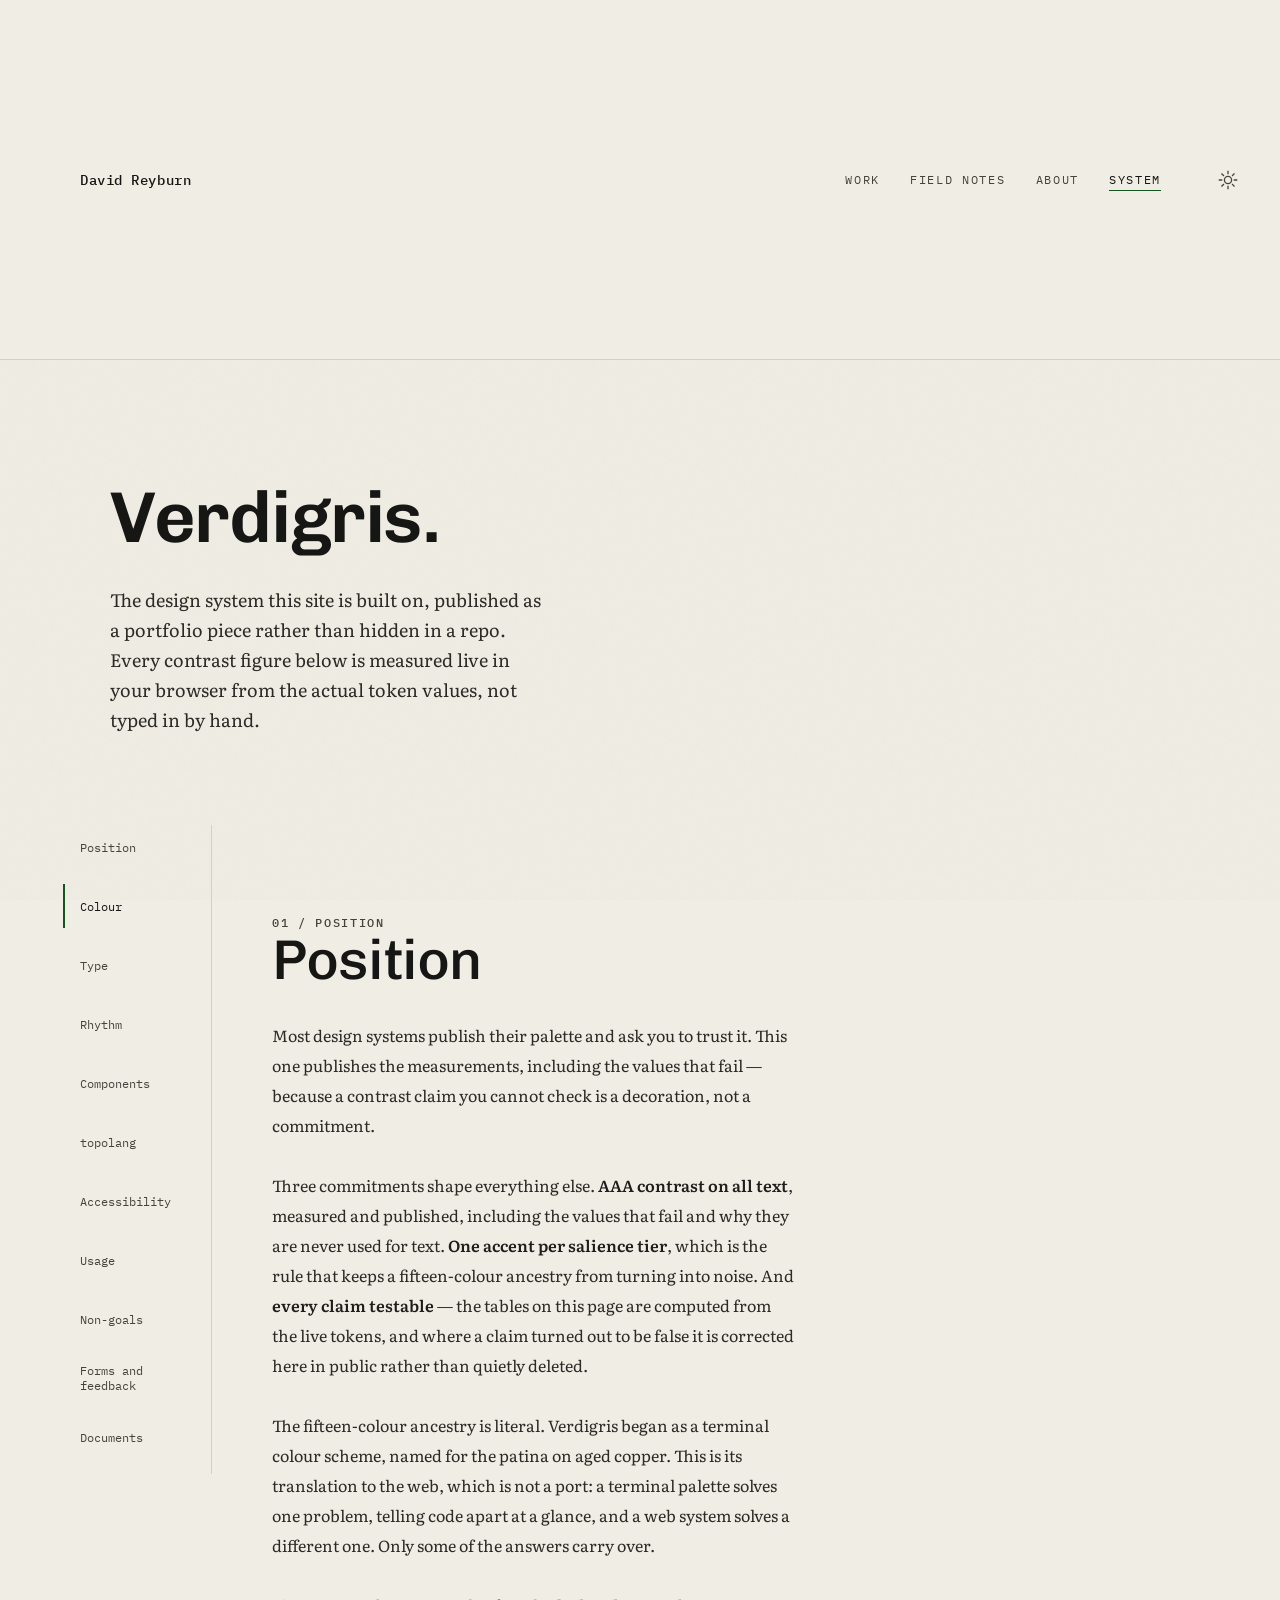
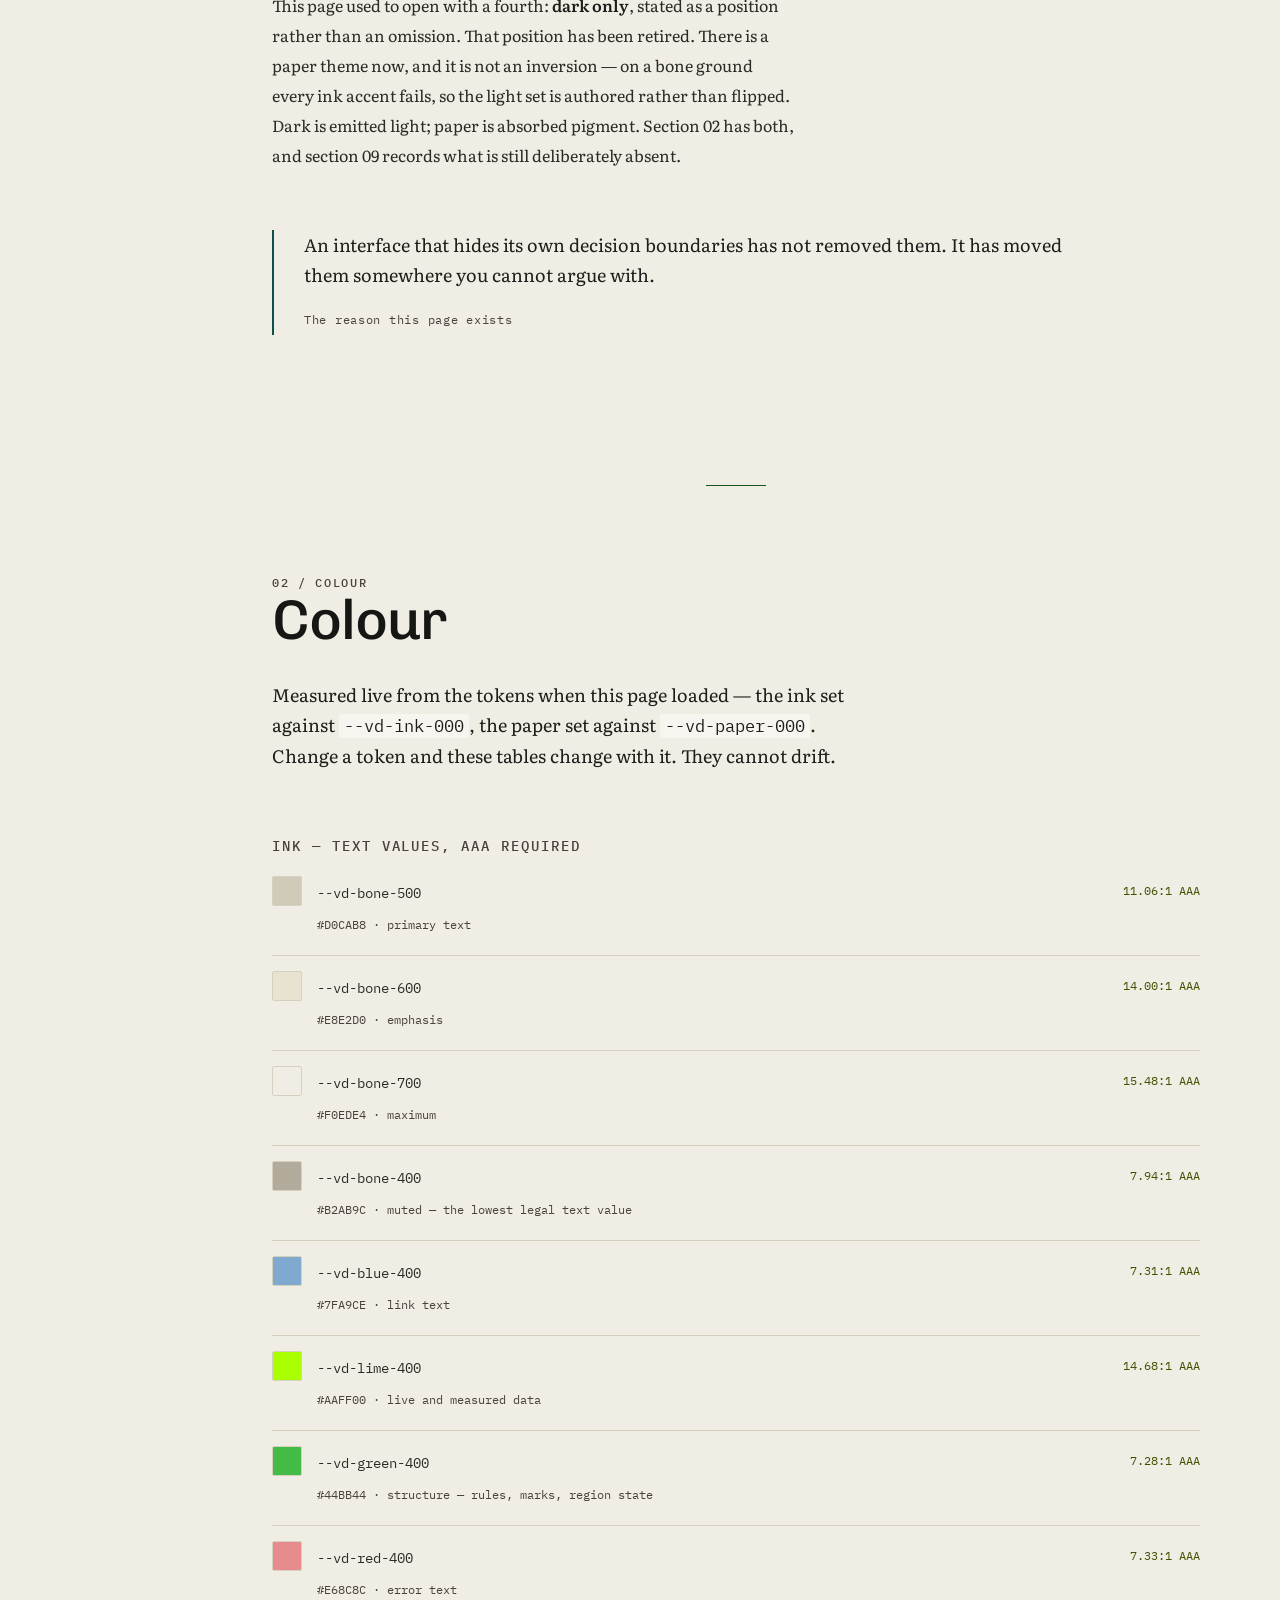
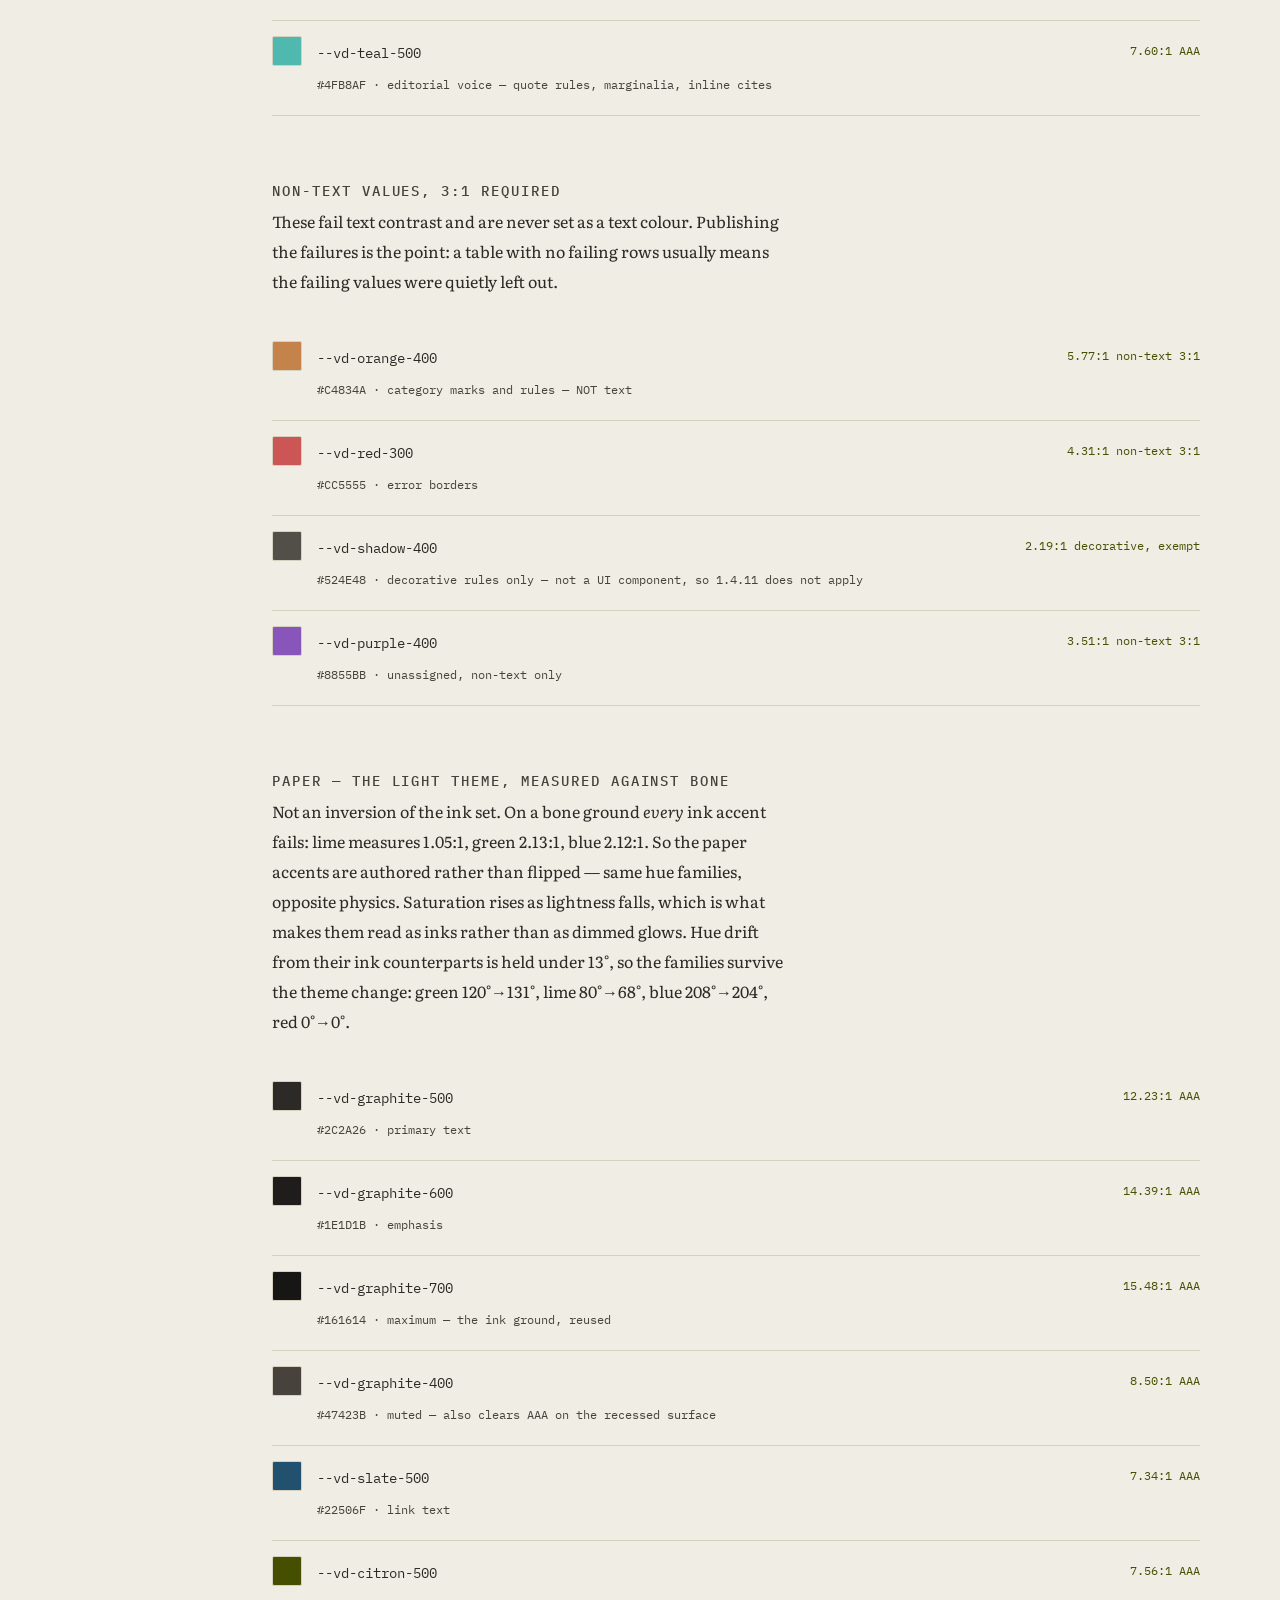
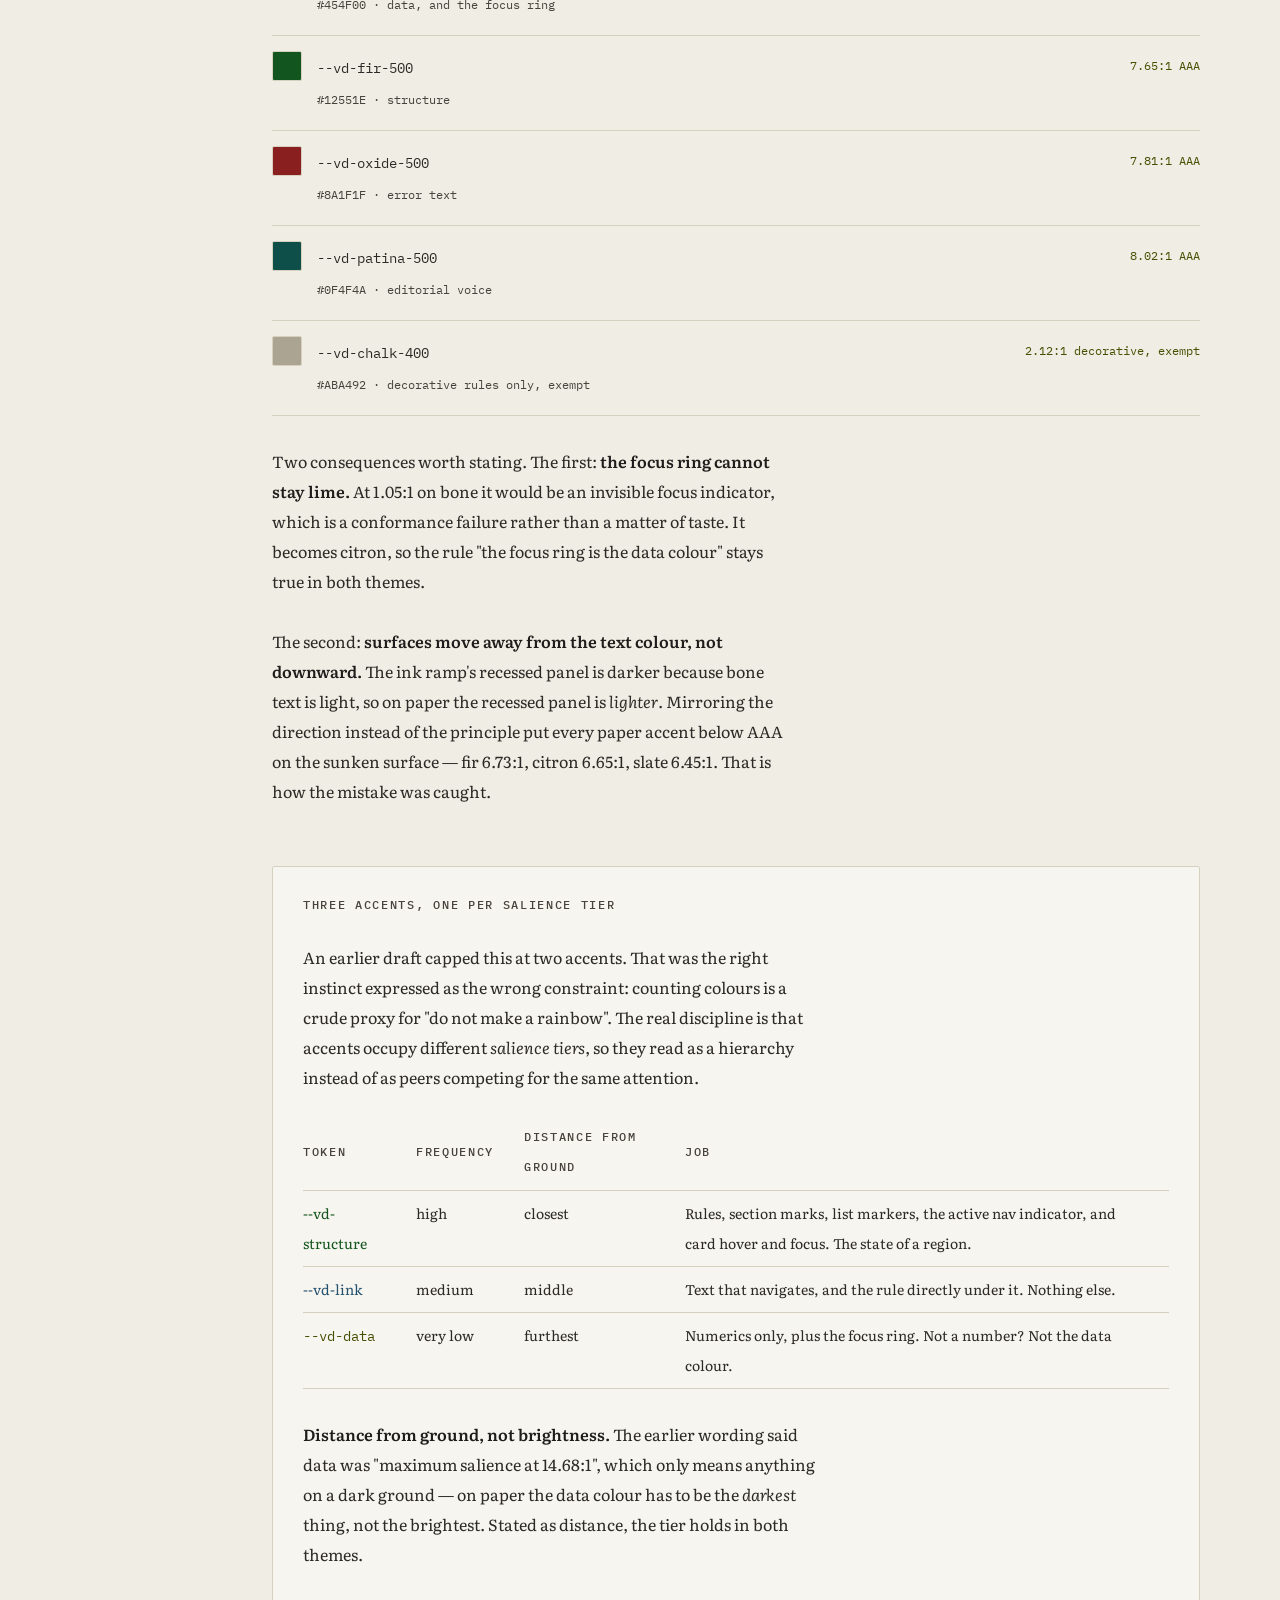
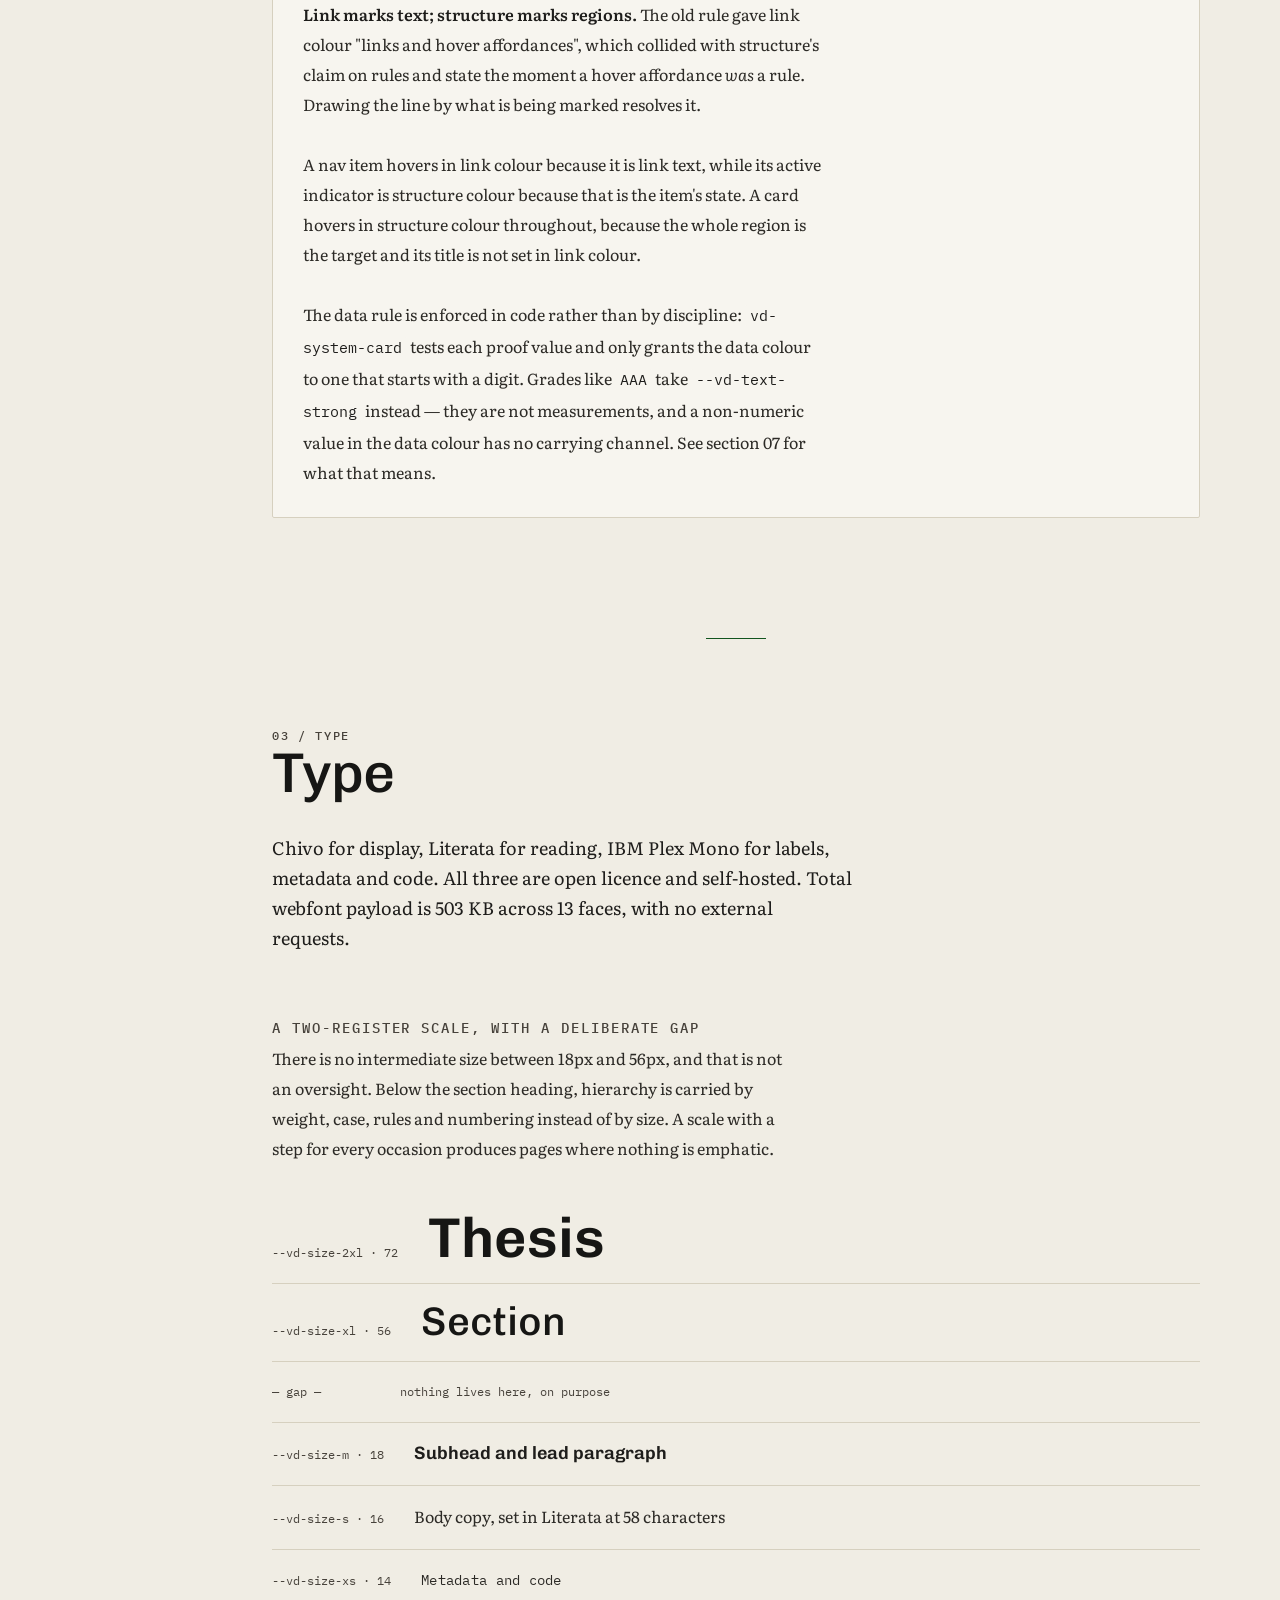
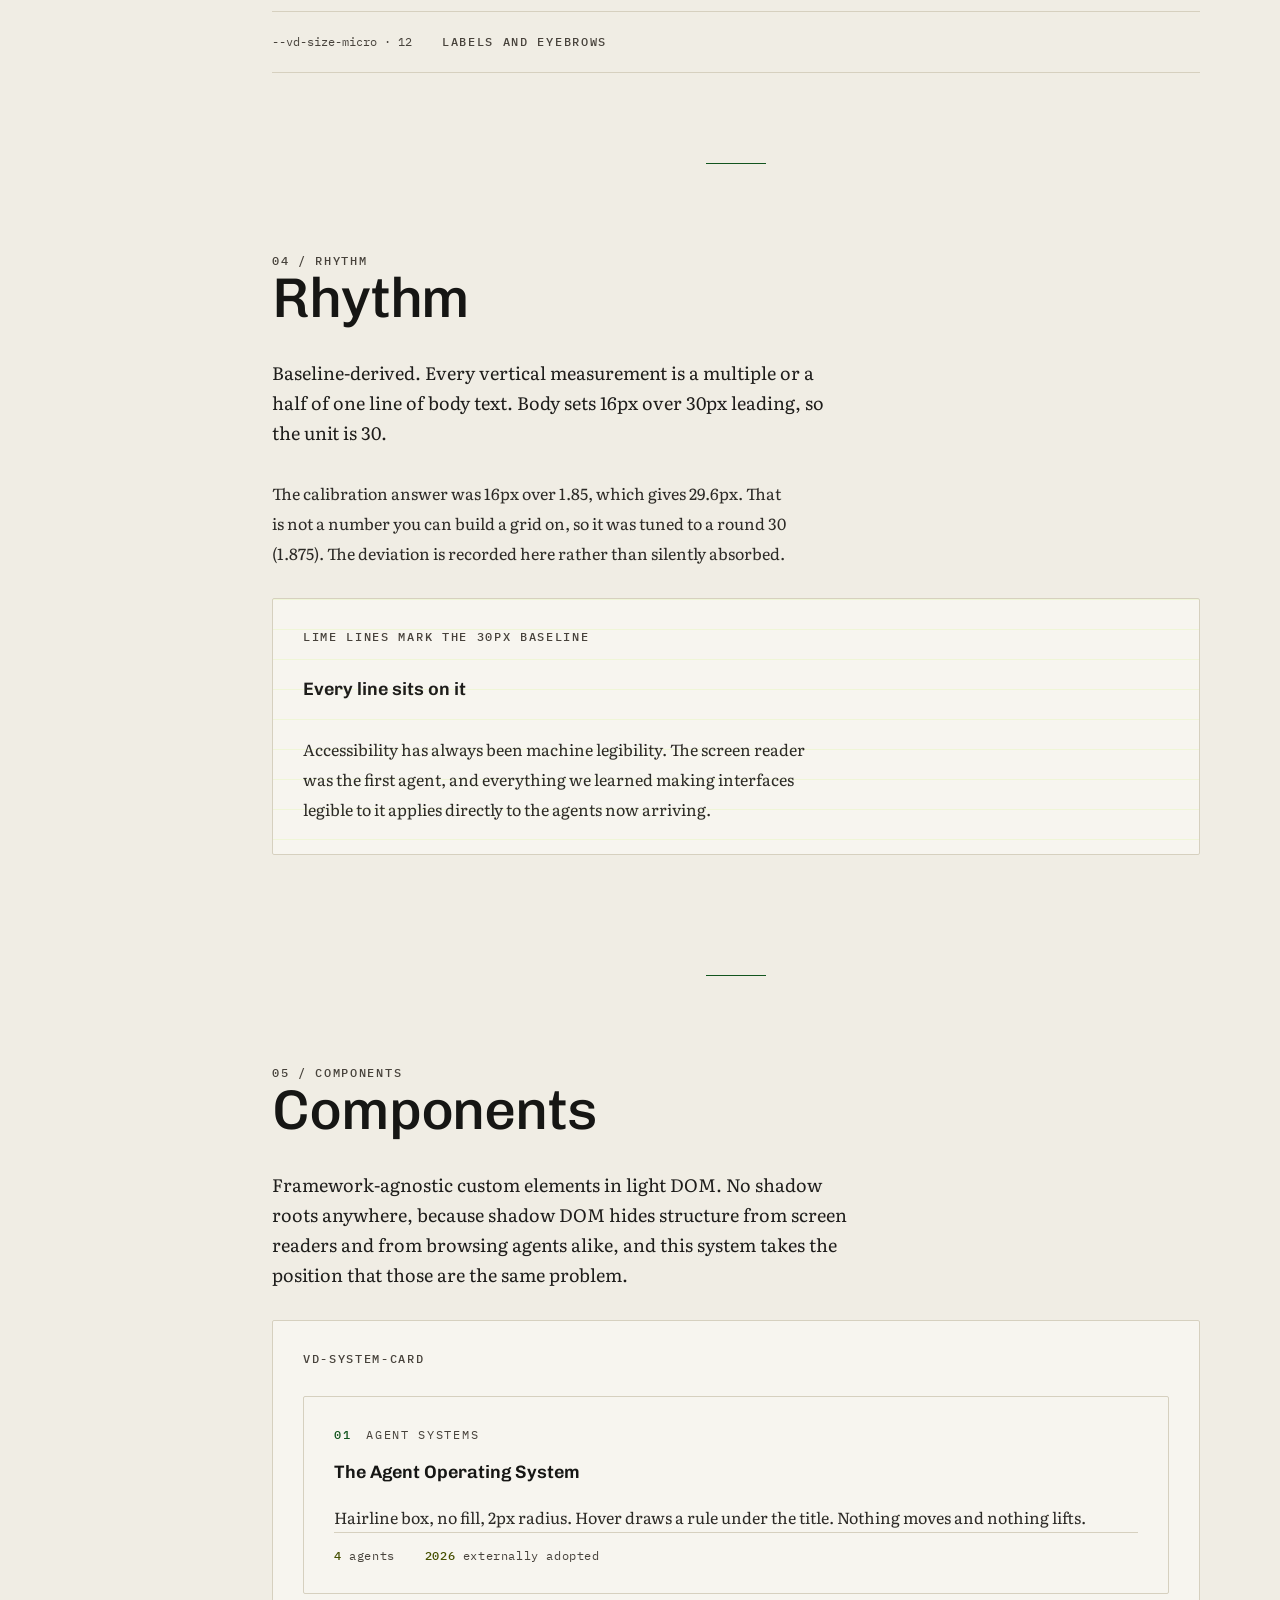
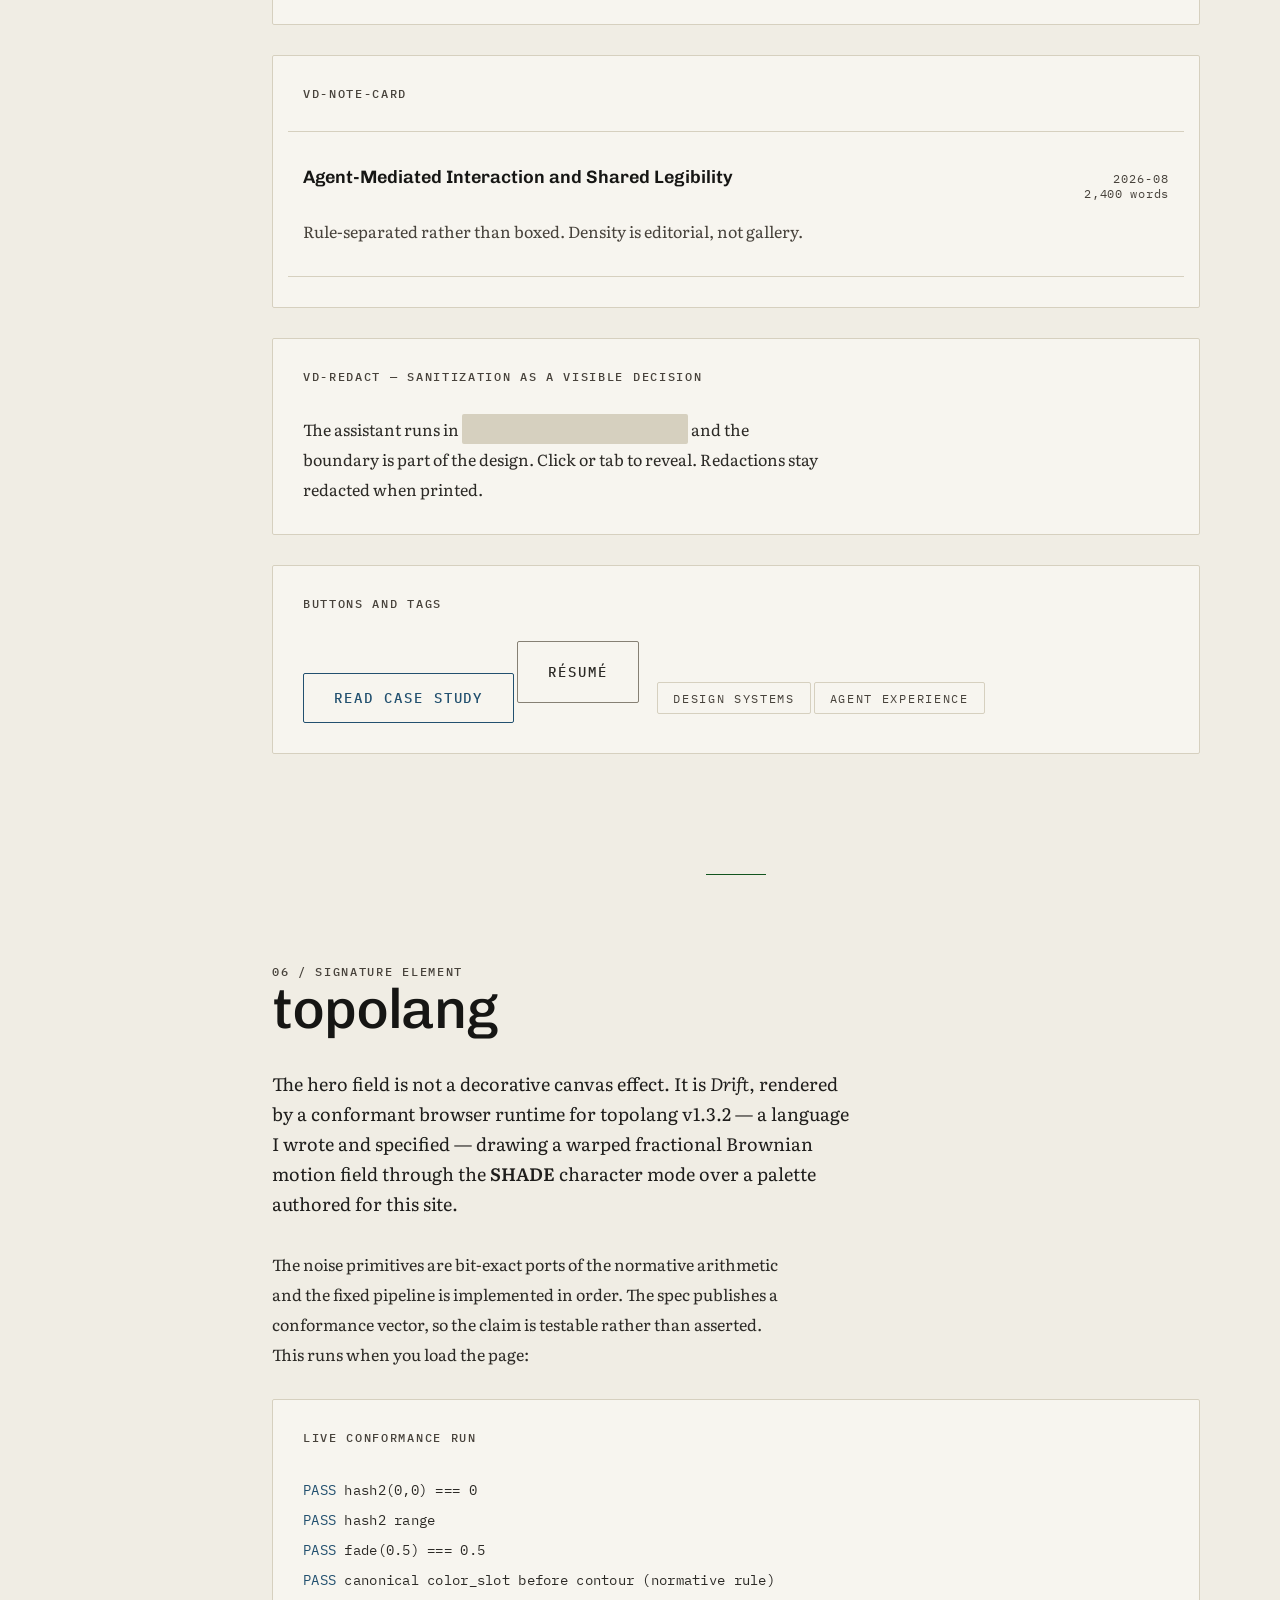
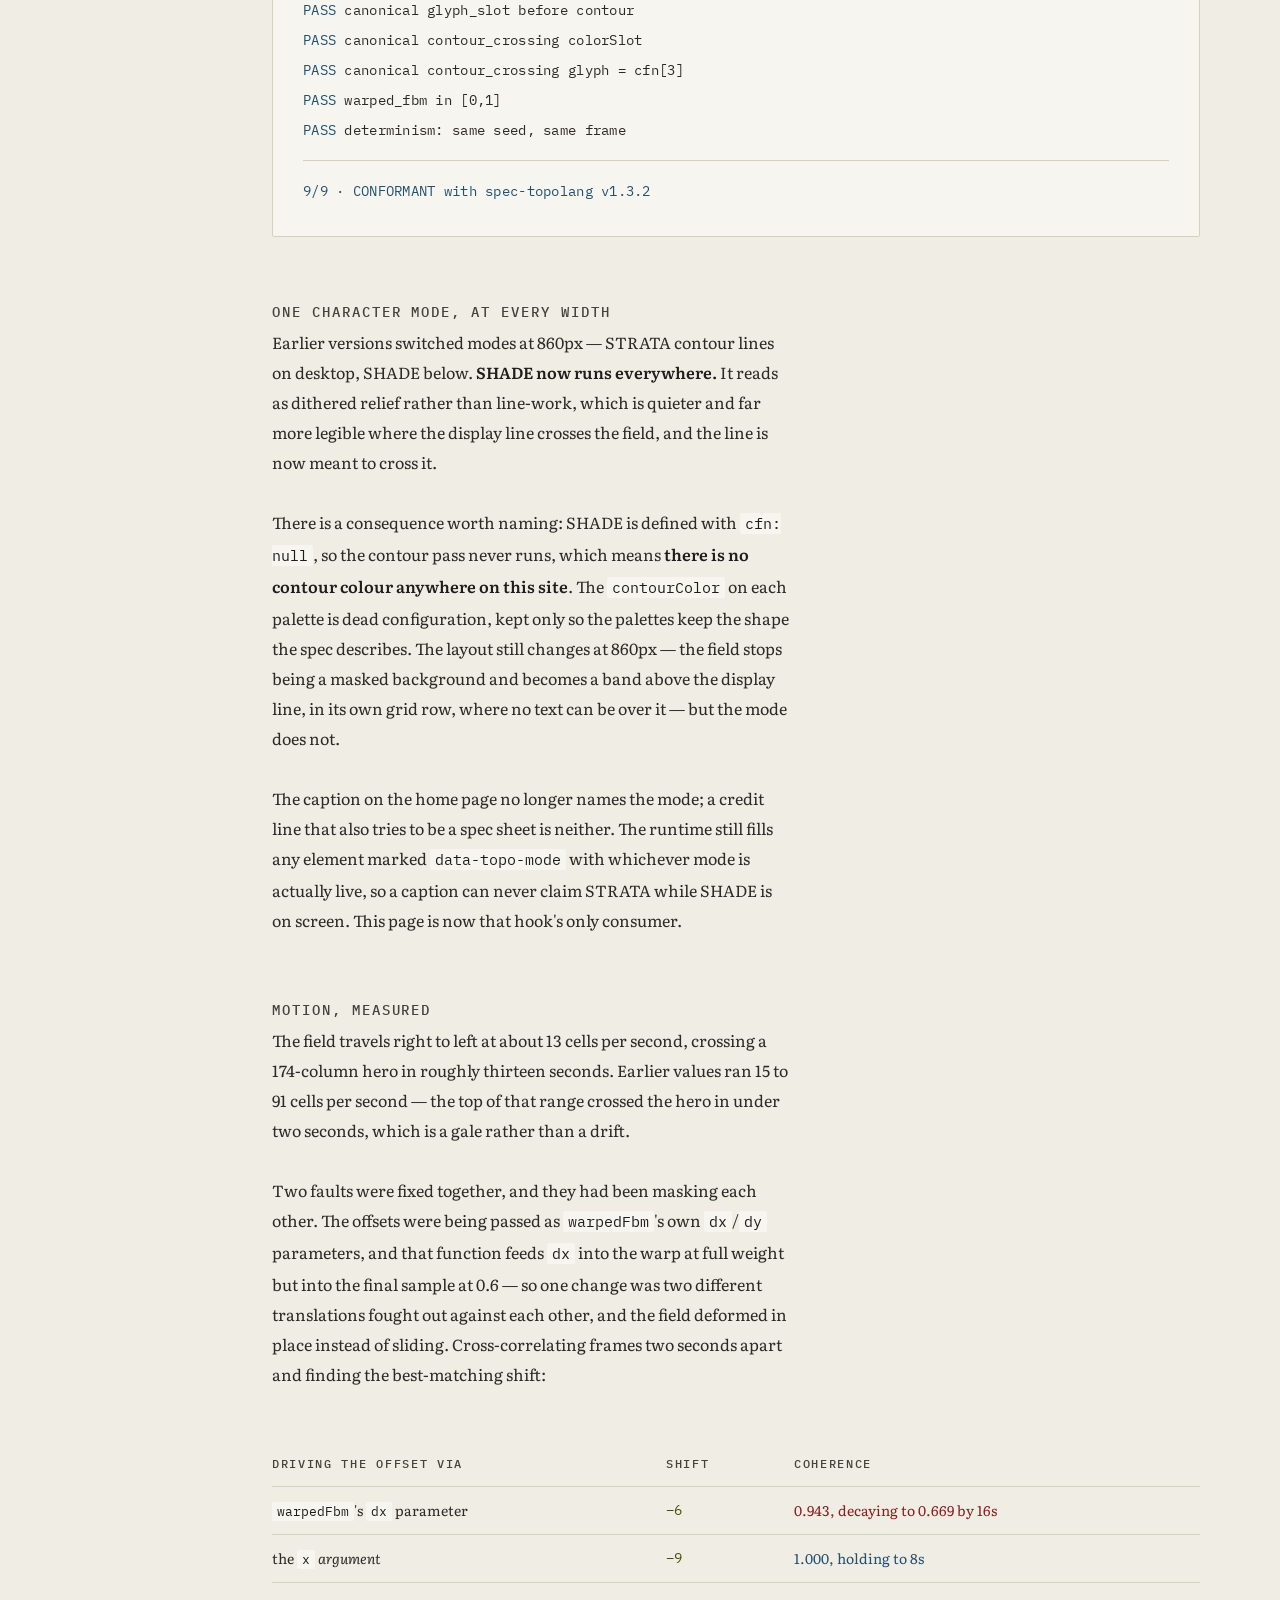
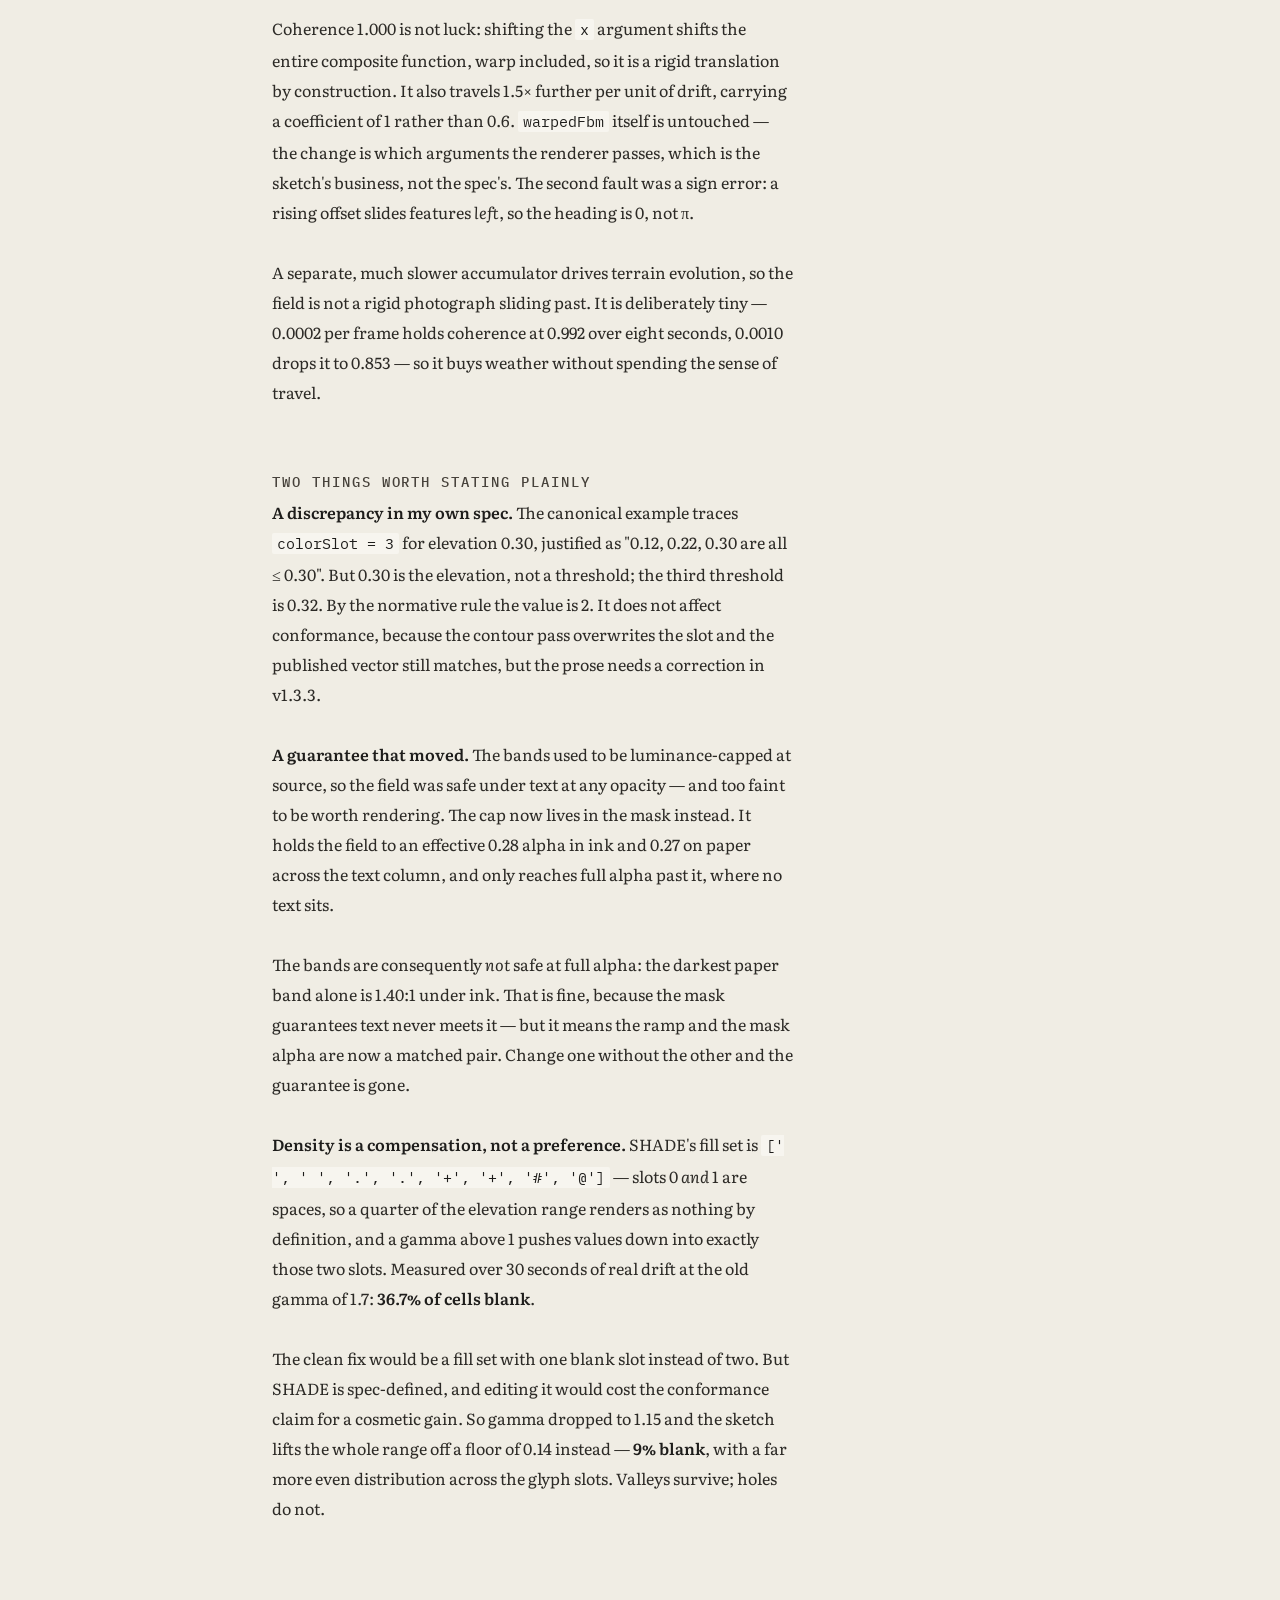
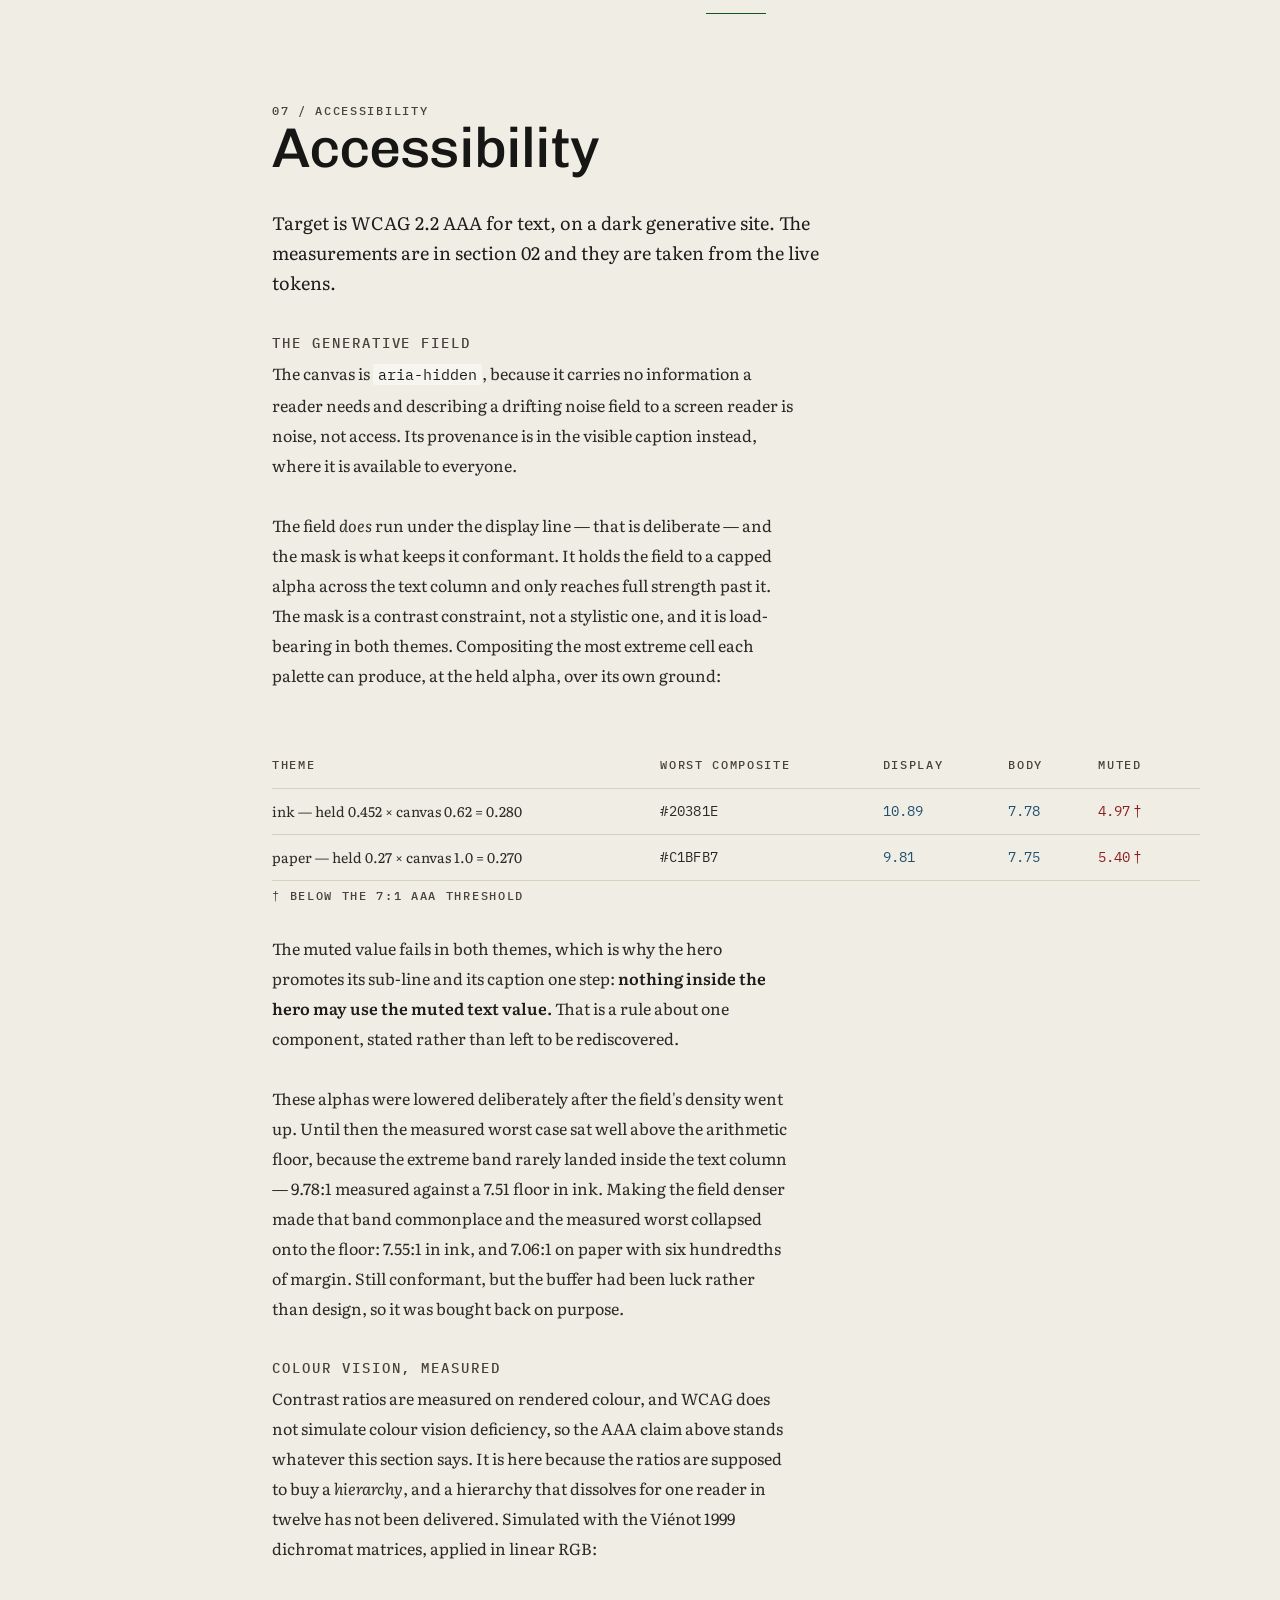
==== commit 18d14e56: "Verdigris v2.6.0 — the note card stamp, and a 149px hole in the audit VISUAL CHANGE to a shared comp" ====
--- a/docs/index.html
+++ b/docs/index.html
@@ -21,18 +21,18 @@
 <meta property="og:url" content="https://dreyburn.com/docs/">
 <meta property="og:title" content="Verdigris — the design system behind dreyburn.com">
 <meta property="og:description" content="A documented design system with published contrast measurements, dichromat simulation, a conformant topolang runtime, and a stated list of non-goals.">
-<meta property="og:image" content="https://dreyburn.com/og.png?v=2.4.0">
+<meta property="og:image" content="https://dreyburn.com/og.png?v=2.6.0">
 <meta property="og:image:width" content="1200">
 <meta property="og:image:height" content="630">
 <meta property="og:site_name" content="David Reyburn">
 <meta name="twitter:card" content="summary_large_image">
-<link rel="stylesheet" href="../verdigris/verdigris.css?v=2.4.0">
-<link rel="stylesheet" href="../verdigris/print.css?v=2.4.0">
-<script src="../verdigris/topolang.js?v=2.4.0" defer></script>
-<script src="../verdigris/verdigris.js?v=2.4.0" defer></script>
+<link rel="stylesheet" href="../verdigris/verdigris.css?v=2.6.0">
+<link rel="stylesheet" href="../verdigris/print.css?v=2.6.0">
+<script src="../verdigris/topolang.js?v=2.6.0" defer></script>
+<script src="../verdigris/verdigris.js?v=2.6.0" defer></script>
 <!-- The audit is shipped, not a dev-only tool: open the console and run
      verdigrisAudit() to re-measure every conformance claim on this page. -->
-<script src="../verdigris/audit.js?v=2.4.0" defer></script>
+<script src="../verdigris/audit.js?v=2.6.0" defer></script>
 <style>
   /* page-local: the docs need a couple of layout helpers the site does not */
   .doc-lede{font-size:var(--vd-size-m);line-height:var(--vd-lead-1);max-width:var(--vd-measure);
--- a/verdigris/verdigris.css
+++ b/verdigris/verdigris.css
@@ -1270,14 +1270,35 @@
   object-position:var(--vd-thumb-focus,50% 50%);
   border-radius:var(--vd-radius);
 }
-.vd-note-card__row{display:flex;gap:var(--vd-space-1);align-items:baseline;flex-wrap:wrap}
+/* GRID, NOT FLEX, so the date and the word count can stack into one right-hand
+   stamp while the title keeps the whole left column. Placement is explicit
+   rather than by source order, which means the DOM stays date → title → count
+   and a screen reader still hears the date first. Nothing about the markup or
+   the reading order changed; only where the three parts land.
+
+   Two mono lines at --vd-lead-half are 30px, exactly one line of the title at
+   --vd-lead-1 — so the stamp occupies one baseline and a one-line card is the
+   same height it always was.
+
+   max-content on the second column, not a fixed width: "2,400 words" and
+   "12 minutes" are different lengths and neither should be truncated or
+   padded to match the other. */
+.vd-note-card__row{
+  display:grid;
+  grid-template-columns:minmax(0,1fr) max-content;
+  column-gap:var(--vd-space-1);
+  align-items:baseline;
+}
 .vd-note-card__date{
   font-family:var(--vd-face-mono);font-size:var(--vd-size-micro);letter-spacing:.08em;
-  color:var(--vd-text-muted);min-width:9ch;font-variant-numeric:tabular-nums;
+  color:var(--vd-text-muted);font-variant-numeric:tabular-nums;
+  line-height:var(--vd-lead-half);
+  grid-column:2;grid-row:1;justify-self:end;text-align:right;
 }
 .vd-note-card__title{
   font-family:var(--vd-face-display);font-size:var(--vd-size-m);line-height:var(--vd-lead-1);
-  font-weight:600;margin:0;flex:1;min-width:min(100%,22ch);
+  font-weight:600;margin:0;
+  grid-column:1;grid-row:1 / span 2;
 }
 .vd-note-card__title a{color:var(--vd-text-max);position:relative;display:inline-block}
 .vd-note-card__title a::after{
@@ -1287,7 +1308,9 @@
 vd-note-card[data-clickable]:hover .vd-note-card__title a::after,
 .vd-note-card__title a:focus-visible::after{transform:scaleX(1)}
 .vd-note-card__len{font-family:var(--vd-face-mono);font-size:var(--vd-size-micro);
-  color:var(--vd-text-muted);letter-spacing:.06em;margin-left:auto}
+  color:var(--vd-text-muted);letter-spacing:.06em;
+  grid-column:2;grid-row:2;justify-self:end;text-align:right;
+  line-height:var(--vd-lead-half);}
 .vd-note-card__dek{margin:var(--vd-space-h) 0 0 0;max-width:var(--vd-measure);
   color:var(--vd-text-muted);font-size:var(--vd-size-s)}
 
@@ -1393,6 +1416,18 @@
      two is everything you can do. It also lets row one retract on scroll
      while the controls stay, which row one could not do while it carried
      the only theme switch on the page. */
+  /* THE WRAP ITSELF BELONGS HERE, and its absence was a 1.4.10 failure for
+     the whole 641-860 band. Every rule in this block describes a two-row
+     bar — mark on row one, links on row two — but flex-wrap:wrap was only
+     declared at 640. Between the two, `flex:1 1 100%` on the mark inside a
+     nowrap container took the entire line, the list shrank to zero width
+     against `flex:1 1 0; min-width:0`, and its four links spilled 149px past
+     the viewport. Every page, both themes, silently: the audit samples 1280
+     and 320 and never looked in between. */
+  .vd-nav__inner{
+    height:auto;flex-wrap:wrap;row-gap:var(--vd-space-h);
+    padding-top:var(--vd-space-h);padding-bottom:var(--vd-space-h);
+  }
   .vd-nav__mark{flex:1 1 100%}
   /* flex-basis 0 with min-width 0, not a reserved max-width. Reserving
      `100% - 44px - gap` is exactly the space available, and sub-pixel
@@ -1400,7 +1435,7 @@
      accident this change exists to remove. Basis 0 makes the list take what
      is left AFTER the toggle by construction, so it cannot overflow, and the
      links wrap inside their own box. */
-  .vd-nav__list{order:2;flex:1 1 0;min-width:0}
+  .vd-nav__list{order:2;flex:1 1 0;min-width:0;margin-left:0;flex-wrap:wrap}
   /* Top of the row, so a wrapped second line of links grows downward and the
      control stays level with the first. */
   vd-theme-toggle{order:3;margin-left:auto;flex:0 0 auto;align-self:flex-start}
@@ -1581,7 +1616,29 @@
    that jumped position between the homepage and the résumé would be a worse
    inconsistency than a static offset. A full-width bar over a centred sheet
    is what a document viewer looks like, and a résumé is a sheet. */
-.vd-resume .vd-spread__body{max-width:850px;margin-inline:auto}
+/* width:100% IS LOAD-BEARING, and its absence was a real defect for three
+   versions. Auto margins in the inline axis disable a grid item's default
+   stretch, so `max-width + margin-inline:auto` alone made this item size to
+   fit-content — 677.6px at every desktop width from 1280 to 1920, inside a
+   928px column it was supposed to fill.
+
+   And 677.6 was not arbitrary: it is --vd-measure (58ch = 537.6px) plus the
+   role's 110px date column and its 30px gap. One prose cap, three levels
+   down, was setting the width of the whole résumé — the h1, the section
+   rules, everything. width:100% makes the width definite so max-width and
+   the auto margins can do their jobs.
+
+   --vd-measure-read rather than the 850px that used to be here. It is the
+   same token the article view uses for its shared right edge, so the two
+   long-form documents on the site end in the same place for the same reason,
+   and 790 - 140 leaves the bullets at 70ch — mid-range rather than at a wall. */
+.vd-resume .vd-spread__body{width:100%;max-width:var(--vd-measure-read);margin-inline:auto}
+/* The column IS the measure here, so capping prose again inside it only
+   produces a second, shorter right edge. Same principle as .vd-prose--read
+   on the article. print.css has done exactly this since it was written —
+   `.vd-prose{max-width:none}` — so paper was never capped and the screen was
+   the one out of step. */
+.vd-resume .vd-spread__body .vd-prose{max-width:none}
 
 /* ── vd-cite · marginalia, uses the rail ─────────────────────────────── */
 /* Inline superscript — no box to hang a rule on, so this one takes the
@@ -2314,15 +2371,13 @@
 @media(max-width:640px){
   /* Half-step gaps. A full 30px between the links and again before the
      toggle costs 45px of a 320px row, which is the difference between three
-     destinations on one line and three on two. */
-  .vd-nav__inner{
-    height:auto;flex-wrap:wrap;row-gap:var(--vd-space-h);column-gap:var(--vd-space-h);
-    padding-top:var(--vd-space-h);padding-bottom:var(--vd-space-h);
-  }
-  .vd-nav__list{
-    margin-left:0;width:auto;flex-wrap:wrap;
-    row-gap:0;column-gap:var(--vd-space-h);
-  }
+     destinations on one line and three on two.
+
+     Gaps ONLY. The wrap, the auto height and the padding are established at
+     860 now, and stating them twice is how the two blocks drifted apart in
+     the first place. */
+  .vd-nav__inner{column-gap:var(--vd-space-h)}
+  .vd-nav__list{width:auto;row-gap:0;column-gap:var(--vd-space-h)}
 
   /* THE RETRACT. Identity is wanted when you are working out where you are,
      and in the way while you are reading. It leaves on the way down and
@@ -2655,18 +2710,23 @@
   .vd-article__meta dd{padding-top:0}
 }
 
-/* Note cards. The desktop row is date | title | length on one baseline.
-   That layout collapses badly under ~640px: the title claims the full width,
-   the date orphans above it, and margin-left:auto strands the word count on
-   a line of its own. A two-row grid is the honest small-screen form —
-   metadata paired on one line, title given the full measure below it. */
+/* Note cards. The wide row is title on the left, with the date over the word
+   count as a right-hand stamp. That needs two columns and there is no room
+   for them under ~640px: a stamp wide enough for "3,100 words" leaves the
+   title about twelve characters, which wraps to four lines.
+
+   So the small-screen form turns the same three parts a quarter turn — the
+   two pieces of metadata pair on one line, the title takes the full measure
+   below them. Note that justify-self has to be reset explicitly: the wide
+   layout ends both stamp lines on the right edge, and the date is the left
+   half of a pair here. */
 @media(max-width:640px){
   .vd-note-card__row{
     display:grid;grid-template-columns:1fr auto;
     gap:var(--vd-space-q) var(--vd-space-1);align-items:baseline;
   }
-  .vd-note-card__date{grid-area:1/1;min-width:0}
-  .vd-note-card__len{grid-area:1/2;margin-left:0;text-align:right}
-  .vd-note-card__title{grid-area:2/1/3/3;min-width:0}
+  .vd-note-card__date{grid-area:1/1;justify-self:start;text-align:left}
+  .vd-note-card__len{grid-area:1/2;justify-self:end;text-align:right}
+  .vd-note-card__title{grid-area:2/1/3/3}
   .vd-note-card__dek{margin-top:var(--vd-space-q)}
 }
--- a/verdigris/print.css
+++ b/verdigris/print.css
@@ -46,6 +46,36 @@
     --vd-warn:#1a1a17;
     --vd-control-border:#8a857a;
 
+    /* ── METRICS ───────────────────────────────────────────────────────
+       The block above normalises COLOUR tokens and says the list is
+       exhaustive by necessity. Nobody ever made the same pass for the
+       metric tokens, and the result was that the 30px screen baseline
+       printed verbatim: body was set to 10.5pt/1.55 here, and then every
+       .vd-prose rule overrode it with line-height:var(--vd-lead-1), a
+       fixed 30px. Measured on the résumé, bullets printed at 12pt with
+       22.5pt of leading — the single largest reason that document ran to
+       five pages.
+
+       LENGTHS, not unitless ratios. Two reasons. A ratio would break
+       calc((var(--vd-lead-1) - 18px) / 2) and any other rule that treats
+       leading as a measurement, silently, by making the declaration
+       invalid. And a fixed leading IS the system: the screen puts every
+       line on a 30px grid, and paper gets the same idea at paper scale —
+       10pt prose on 14pt leading, with larger type simply taking a tighter
+       ratio, which is what display type wants anyway.
+
+       Anything added to the scale in verdigris.css has to be added here
+       too, on pain of shipping a screen pixel value onto a sheet of A4. */
+    --vd-size-micro:7.5pt; --vd-size-xs:8.5pt; --vd-size-s:10pt;
+    --vd-size-m:11.5pt;    --vd-size-read:10.5pt;
+    --vd-size-section:13pt; --vd-size-xl:18pt; --vd-size-2xl:20pt;
+
+    --vd-lead-half:11pt; --vd-lead-1:14pt; --vd-lead-1h:18pt;
+    --vd-lead-2:20pt;    --vd-lead-hero:22pt;
+
+    --vd-space-q:2pt; --vd-space-h:4pt; --vd-space-1:8pt;
+    --vd-space-2:12pt; --vd-space-3:14pt; --vd-space-4:16pt; --vd-space-5:18pt;
+
     --vd-theme:print;
   }
 
@@ -58,6 +88,26 @@
   .vd-form__trap,.vd-form__result,
   .vd-btn,.vd-nav__list{display:none !important}
 
+  /* NO FORM EVER PRINTS. The submit control was already hidden, which left
+     the worst of both: labels, empty boxes and a challenge widget on a sheet
+     nobody can fill in or send. On the résumé that was 453px — half a page
+     of dead furniture on the one document whose whole purpose is being acted
+     on.
+
+     A form is an interactive affordance and paper has none. This is
+     unconditional rather than résumé-scoped because a printed empty input is
+     useless on every page, documentation included. */
+  vd-form,.vd-form,.vd-field,.vd-form__legend,.vd-check,
+  .vd-input,.vd-textarea,.vd-select,.vd-field__label,.vd-field__hint,
+  .cf-turnstile,[data-vd-challenge]{display:none !important}
+
+  /* The general escape hatch, for a block that has no business on paper at
+     all — a contact section, a sign-up prompt, a live widget. The kit can
+     hide the form; only the author knows whether the heading and the
+     sentence introducing it should go too. Joins data-vd-print and
+     data-vd-print-alt as the third member of that family. */
+  [data-vd-screen-only]{display:none !important}
+
   .vd-spread{display:block}
   .vd-spread__rail{
     position:static;border-right:0;padding:0 0 6pt 0;margin-bottom:10pt;
@@ -69,11 +119,29 @@
   h1{font-size:24pt;line-height:1.1}
   h2{font-size:16pt;line-height:1.2;margin-top:18pt}
   h3{font-size:11.5pt}
-  .vd-prose,.vd-hero__inner{max-width:none}
+  /* Measures are screen constructs here. --vd-measure is 58ch, and ch
+     resolves against the element's own font-size — so on paper, where the
+     type is half the size, 58ch is half the width and the dek printed at
+     roughly 340pt inside a 500pt column. The column IS the measure on a
+     sheet; the @page margin already set it. */
+  .vd-prose,.vd-hero__inner,.vd-article__dek,.vd-article__title{max-width:none}
 
   /* Print the destination. A printed link that hides its target is a dead end. */
   a[href^="http"]::after{content:" <" attr(href) ">";font-size:8pt;color:#4a463f;word-break:break-all}
   a[href^="#"]::after{content:""}
+
+  /* An author-supplied short form, for the places where the raw href is the
+     ugly part rather than the useful part. `linkedin.com/in/name` says
+     everything `https://www.linkedin.com/in/name/` says and reads like a
+     line of type instead of a string. Opt-in per link:
+
+       <a class="vd-tag" href="https://www.linkedin.com/in/name/"
+          data-print-as="linkedin.com/in/name">LinkedIn</a>  */
+  a[data-print-as]::after{content:" " attr(data-print-as) !important}
+  /* An EMPTY value suppresses the destination entirely — for the case where
+     the link text is already the address and printing it again just says it
+     twice. Same attribute, so there is one thing to learn. */
+  a[data-print-as=""]::after{content:"" !important}
 
   /* Never break a card or a quote across a page. */
   vd-system-card,vd-note-card,vd-quote,vd-figure,vd-code{
@@ -185,10 +253,30 @@
 
   /* Flattened on paper. The border and padding make a target on screen; on
      a sheet they read as empty boxes around text, and the URL that now
-     follows each one has to sit on the same line as the label. */
+     follows each one has to sit on the same line as the label.
+
+     text-transform and letter-spacing come off too, and that is not a
+     detail. .vd-tag is uppercase with .14em tracking, and ::after content
+     inherits both — so the contact line printed
+     `LINKEDIN <HTTPS://WWW.LINKEDIN.COM/IN/DREYBURN/>`, letter-spaced. A
+     shouted, tracked-out URL was the least elegant thing on the sheet, and
+     it was the first line under the name. */
   .vd-resume a.vd-tag{
-    border:0;padding:0;margin-right:var(--vd-space-h);
+    border:0;padding:0;margin-right:var(--vd-space-1);
     display:inline;min-height:0;
+    text-transform:none;letter-spacing:normal;
+    font-size:var(--vd-size-xs);color:#1a1a17;
+  }
+  .vd-resume a.vd-tag::after{
+    text-transform:none;letter-spacing:normal;word-break:normal;
+  }
+  /* !important because the specimen's rail stacks its links with an inline
+     style, and an inline declaration outranks any selector without it. A
+     column of links is right in a 132px rail and wrong on a sheet, where
+     the same three items are one line under the name. */
+  .vd-resume .vd-spread__rail ul{
+    flex-direction:row !important;gap:var(--vd-space-1) !important;flex-wrap:wrap;
+    margin:0 !important;align-items:baseline !important;
   }
   /* One page is a content constraint, not a CSS one — nothing here can make
      too much text fit. What this does is stop the page furniture from
@@ -200,7 +288,24 @@
      so without this the résumé printed LARGER section heads than before the
      reading register was applied to it — measured 1231px against Letter's
      1056, worse than the 1192 it started at. */
-  .vd-resume h2{font-size:16pt;line-height:1.2;margin-top:12pt}
+  .vd-resume h2{
+    font-size:12pt;line-height:1.15;margin-top:11pt;margin-bottom:0;
+    /* The site says "section" with a hairline, not with space. Experience
+       already got one for free — .vd-role has a border-top and the first
+       role sits directly under the head. Skills had nothing, so the two
+       sections were announced two different ways on the same sheet. */
+    padding-bottom:2pt;border-bottom:.5pt solid #c9c4b8;
+  }
+  .vd-resume h1{font-size:19pt;line-height:1.1}
+  /* The positioning statement is three lines of prose, not a dek on an
+     essay — at the article's reading size it took five printed lines and
+     ran past the measure the roles below it keep. */
+  .vd-resume .vd-article__dek{font-size:10.5pt;line-height:1.35;margin-top:4pt}
+  /* 62pt holds "2019 to / present" on two lines in mono at 7.5pt with room
+     to spare, against 110px (82pt) inherited from the screen. The 20pt
+     recovered goes to the bullets, which is where the reading happens. */
+  .vd-role{padding:5pt 0;grid-template-columns:62pt minmax(0,1fr);gap:0 10pt}
+  .vd-role__head{gap:0 8pt}
   /* End matter is navigation. On paper there is nothing to navigate to. */
   .vd-endmatter__nav{display:none !important}
 }
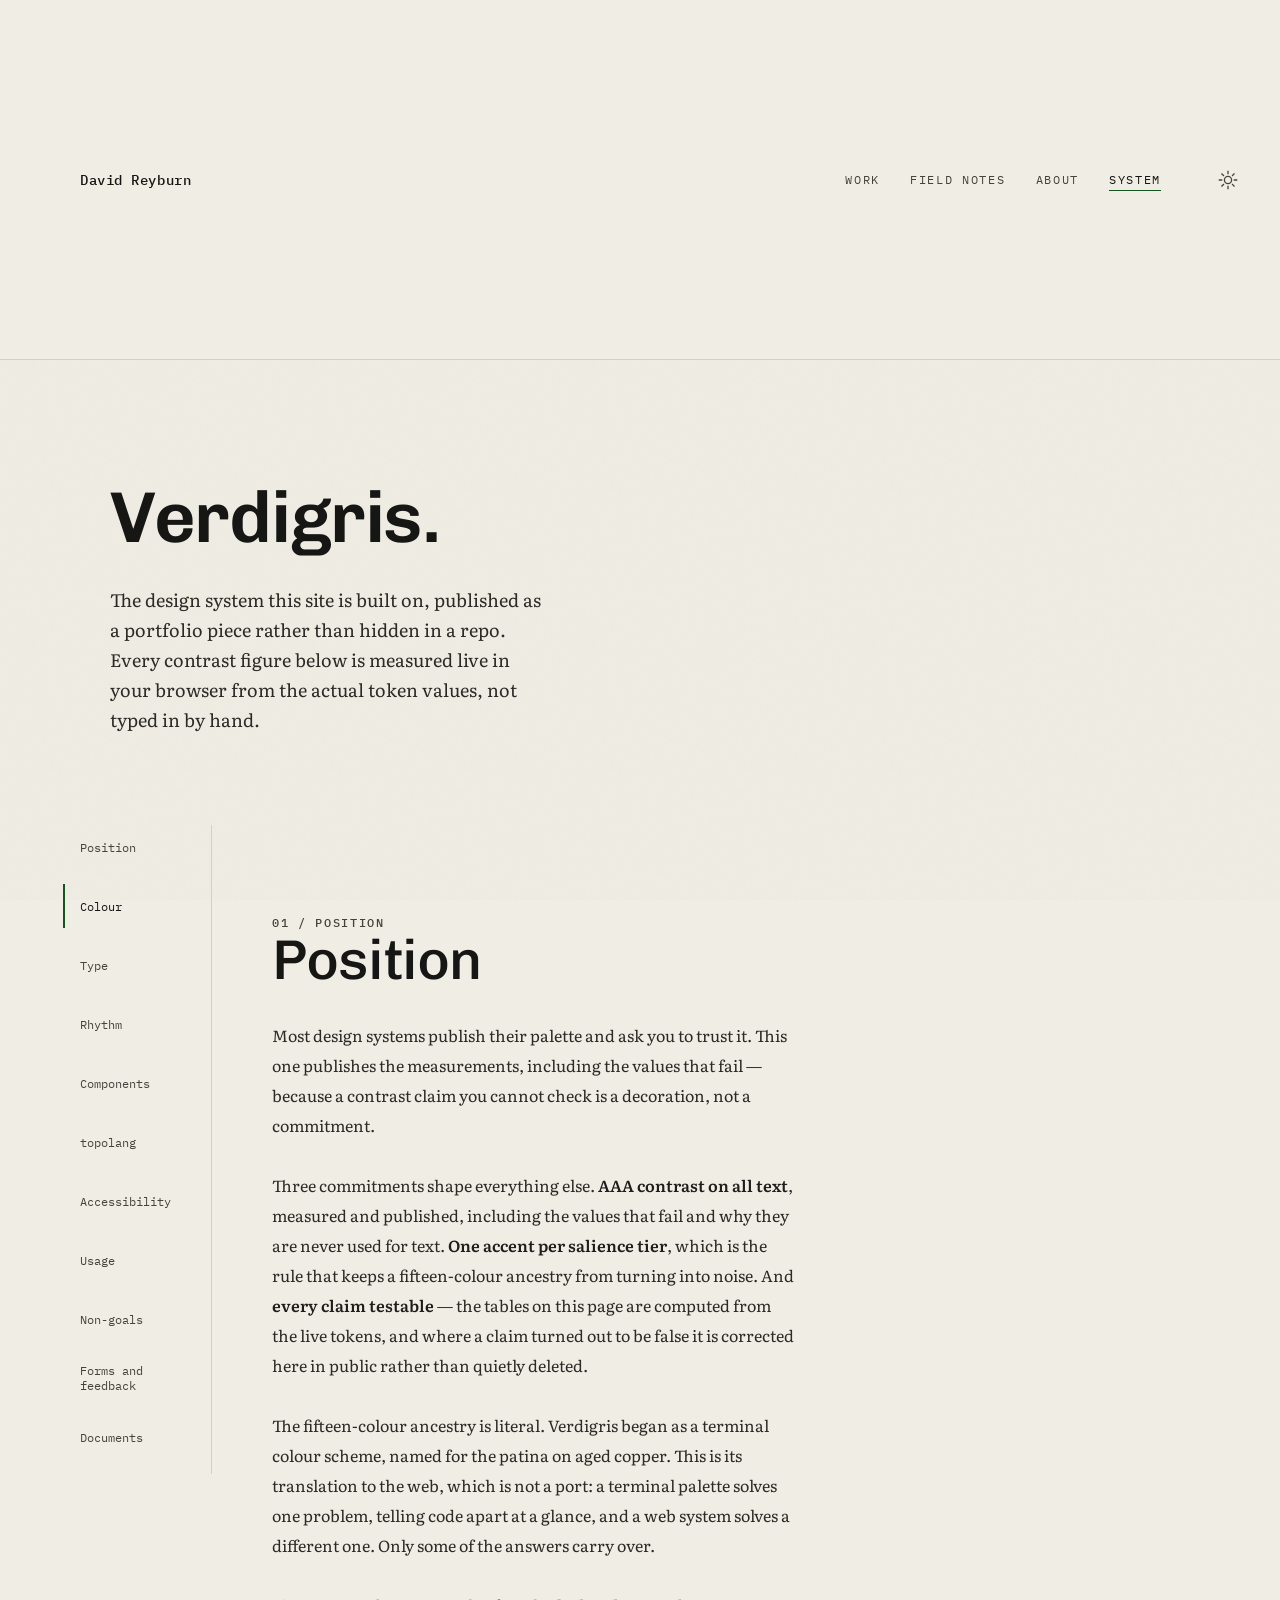
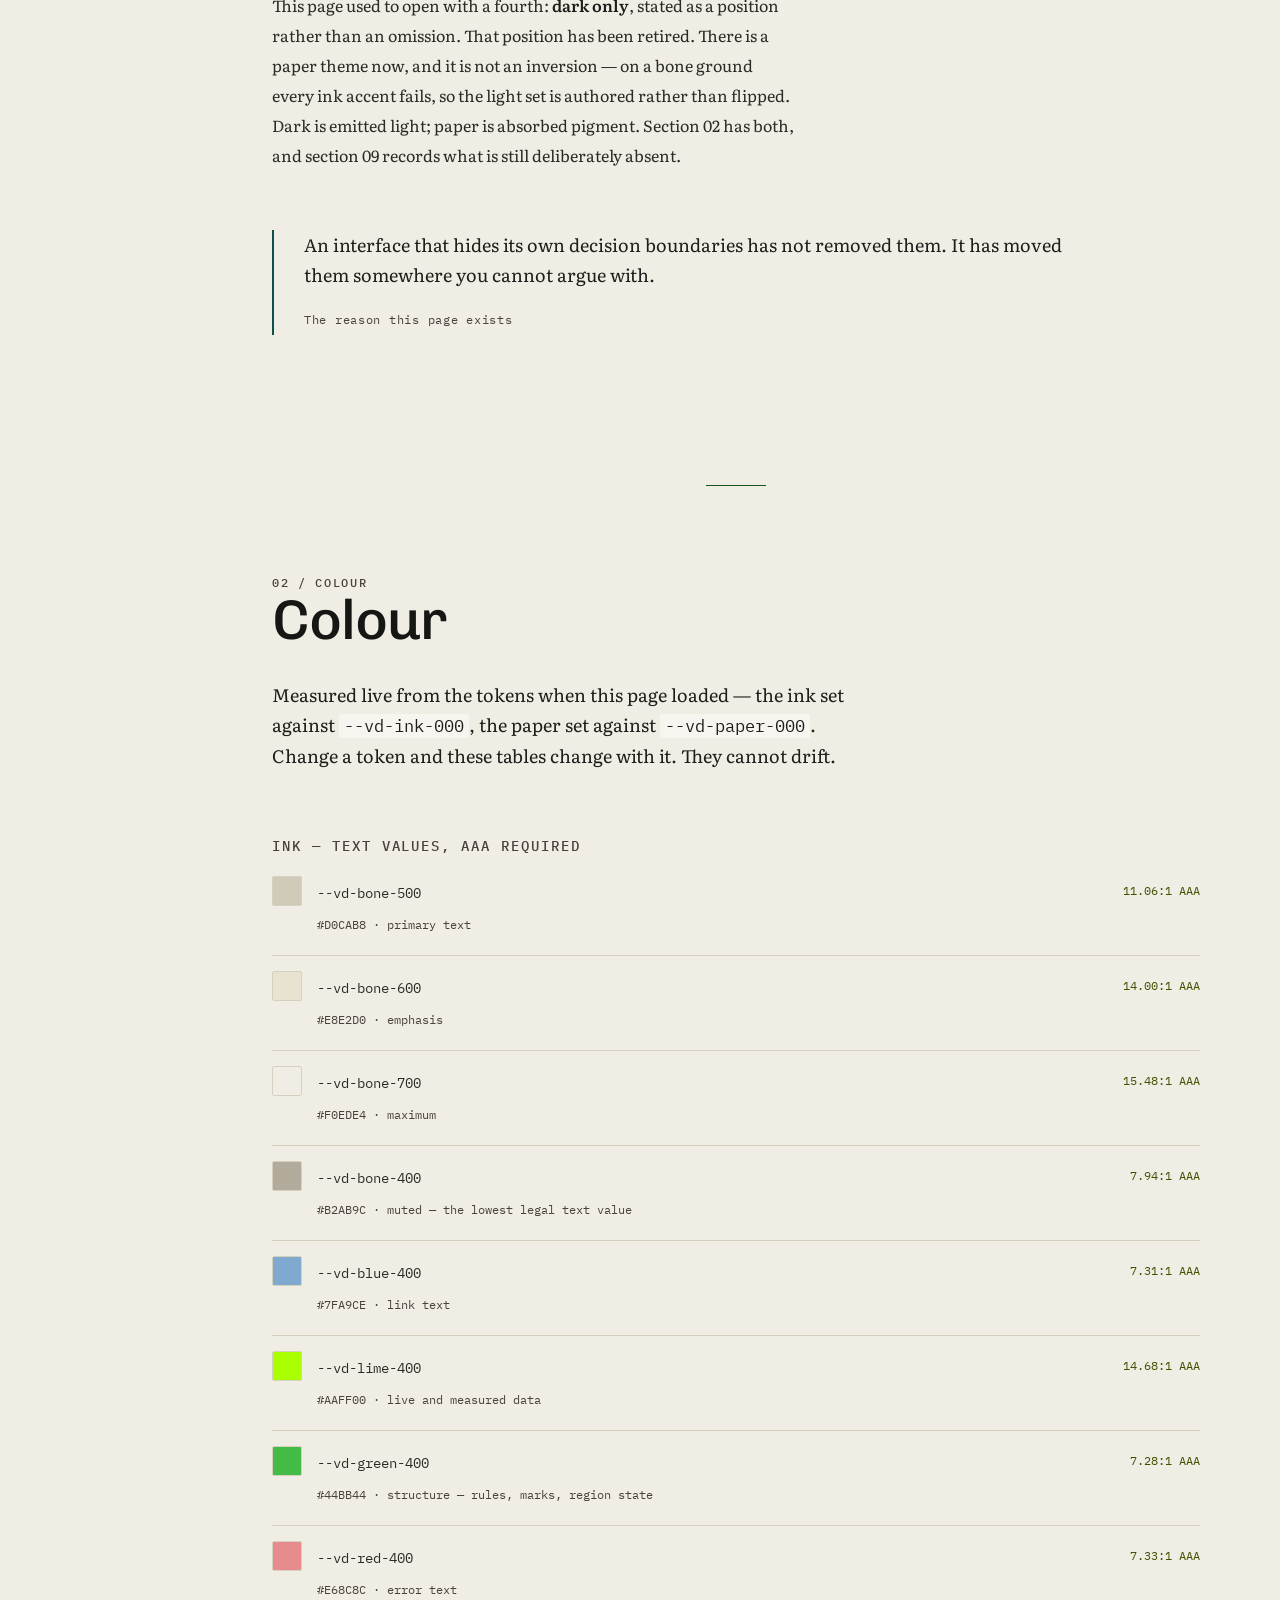
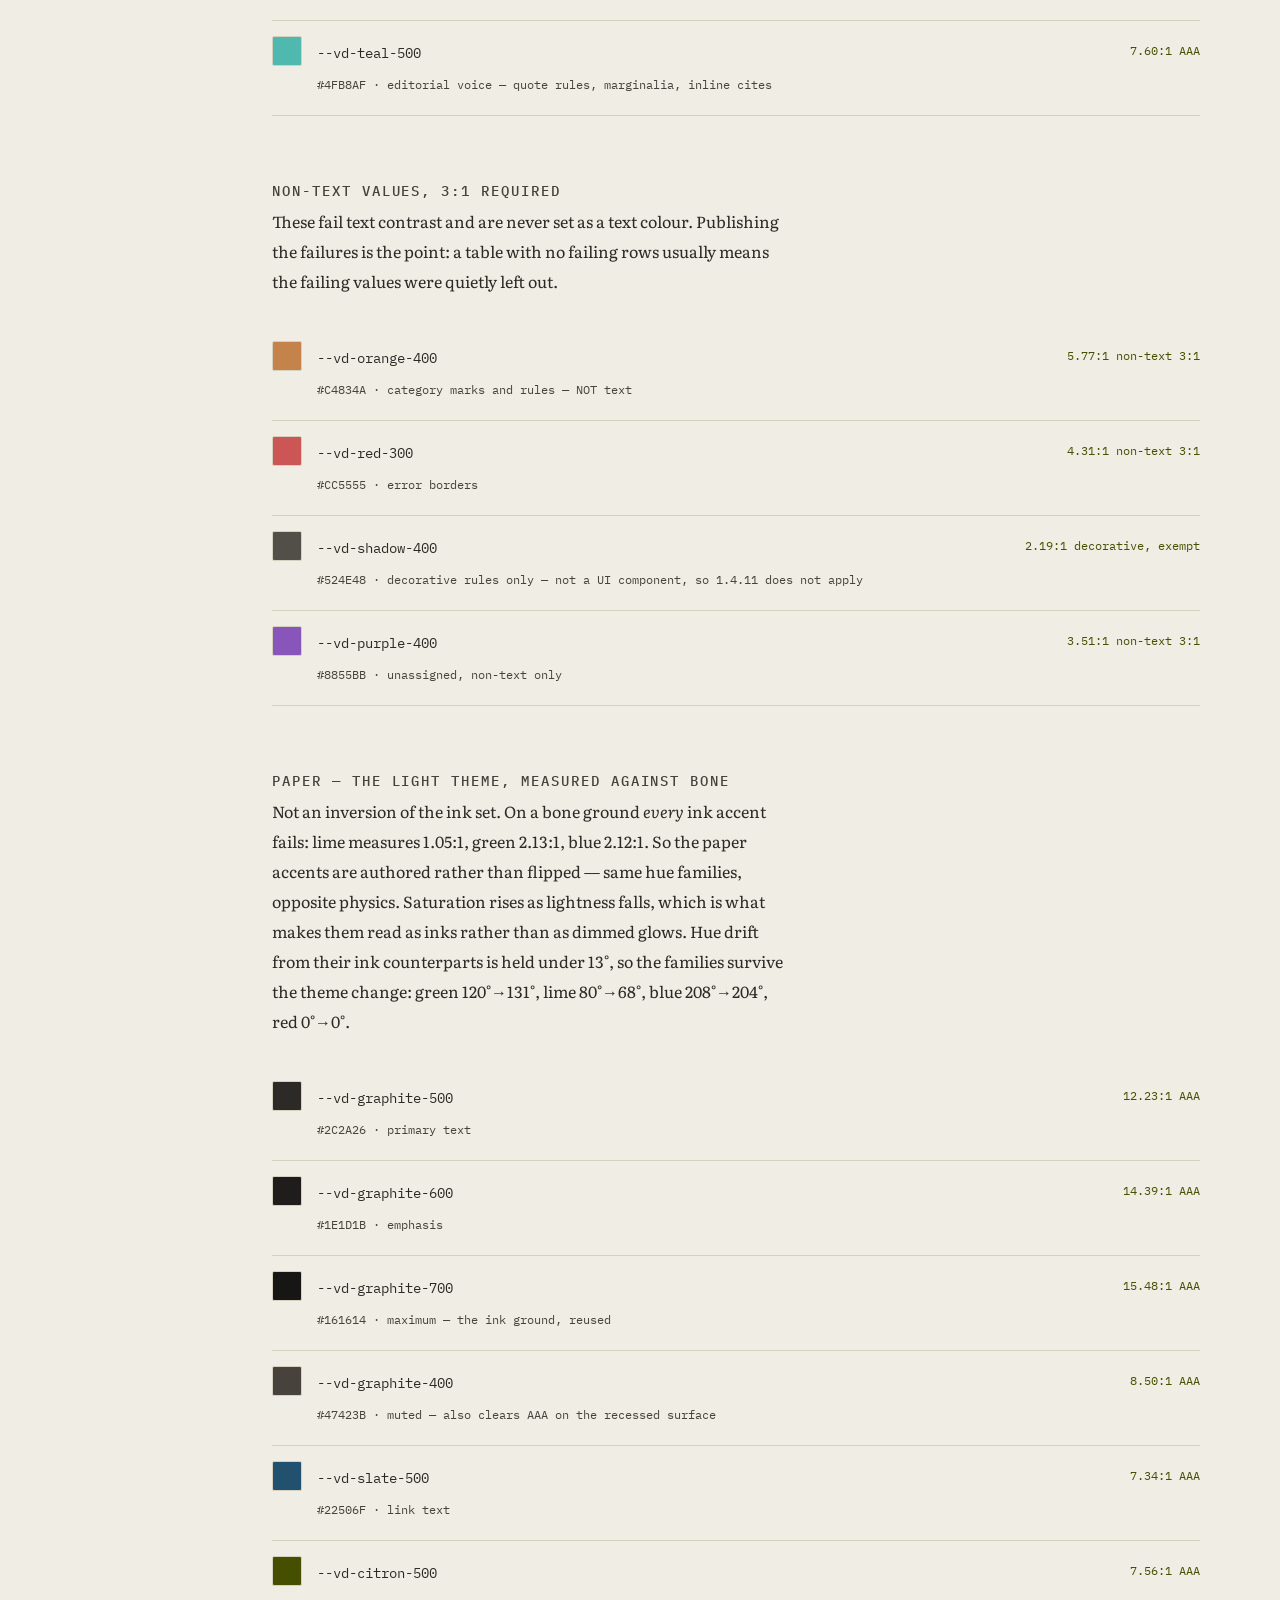
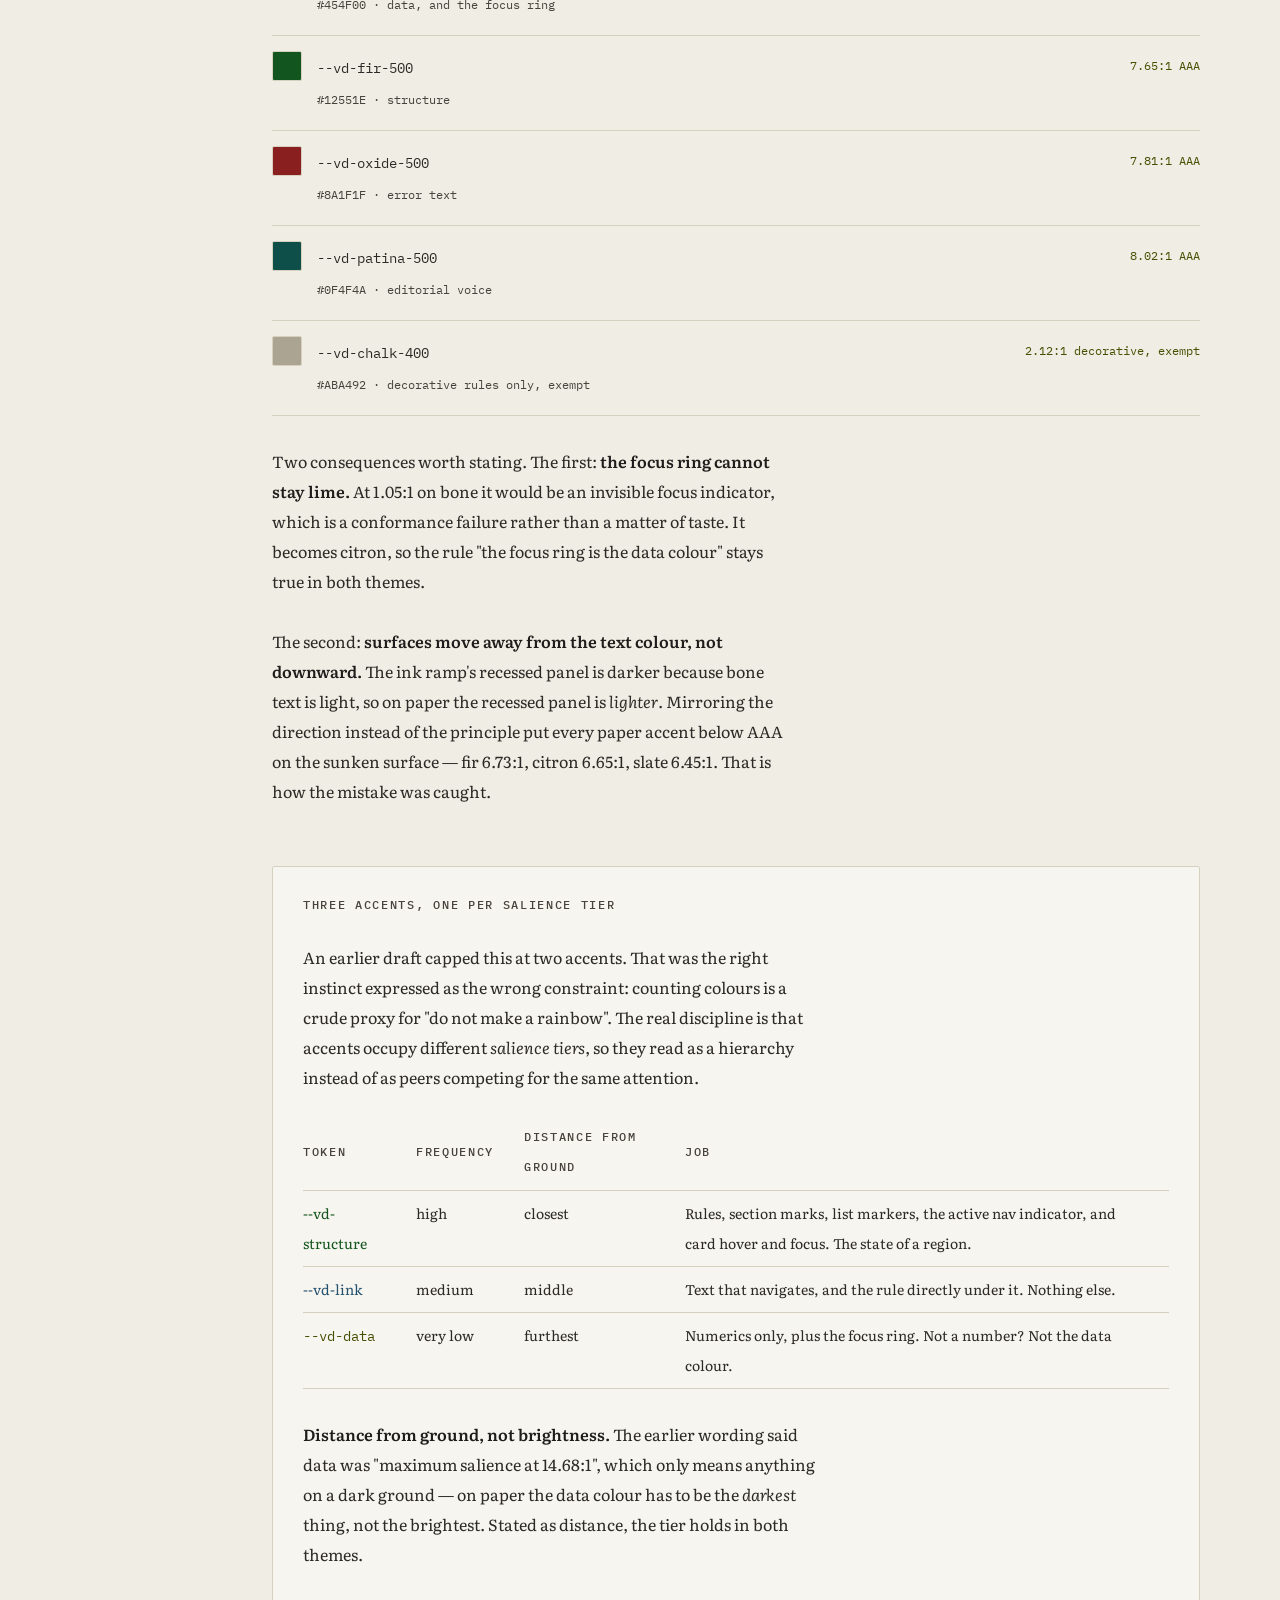
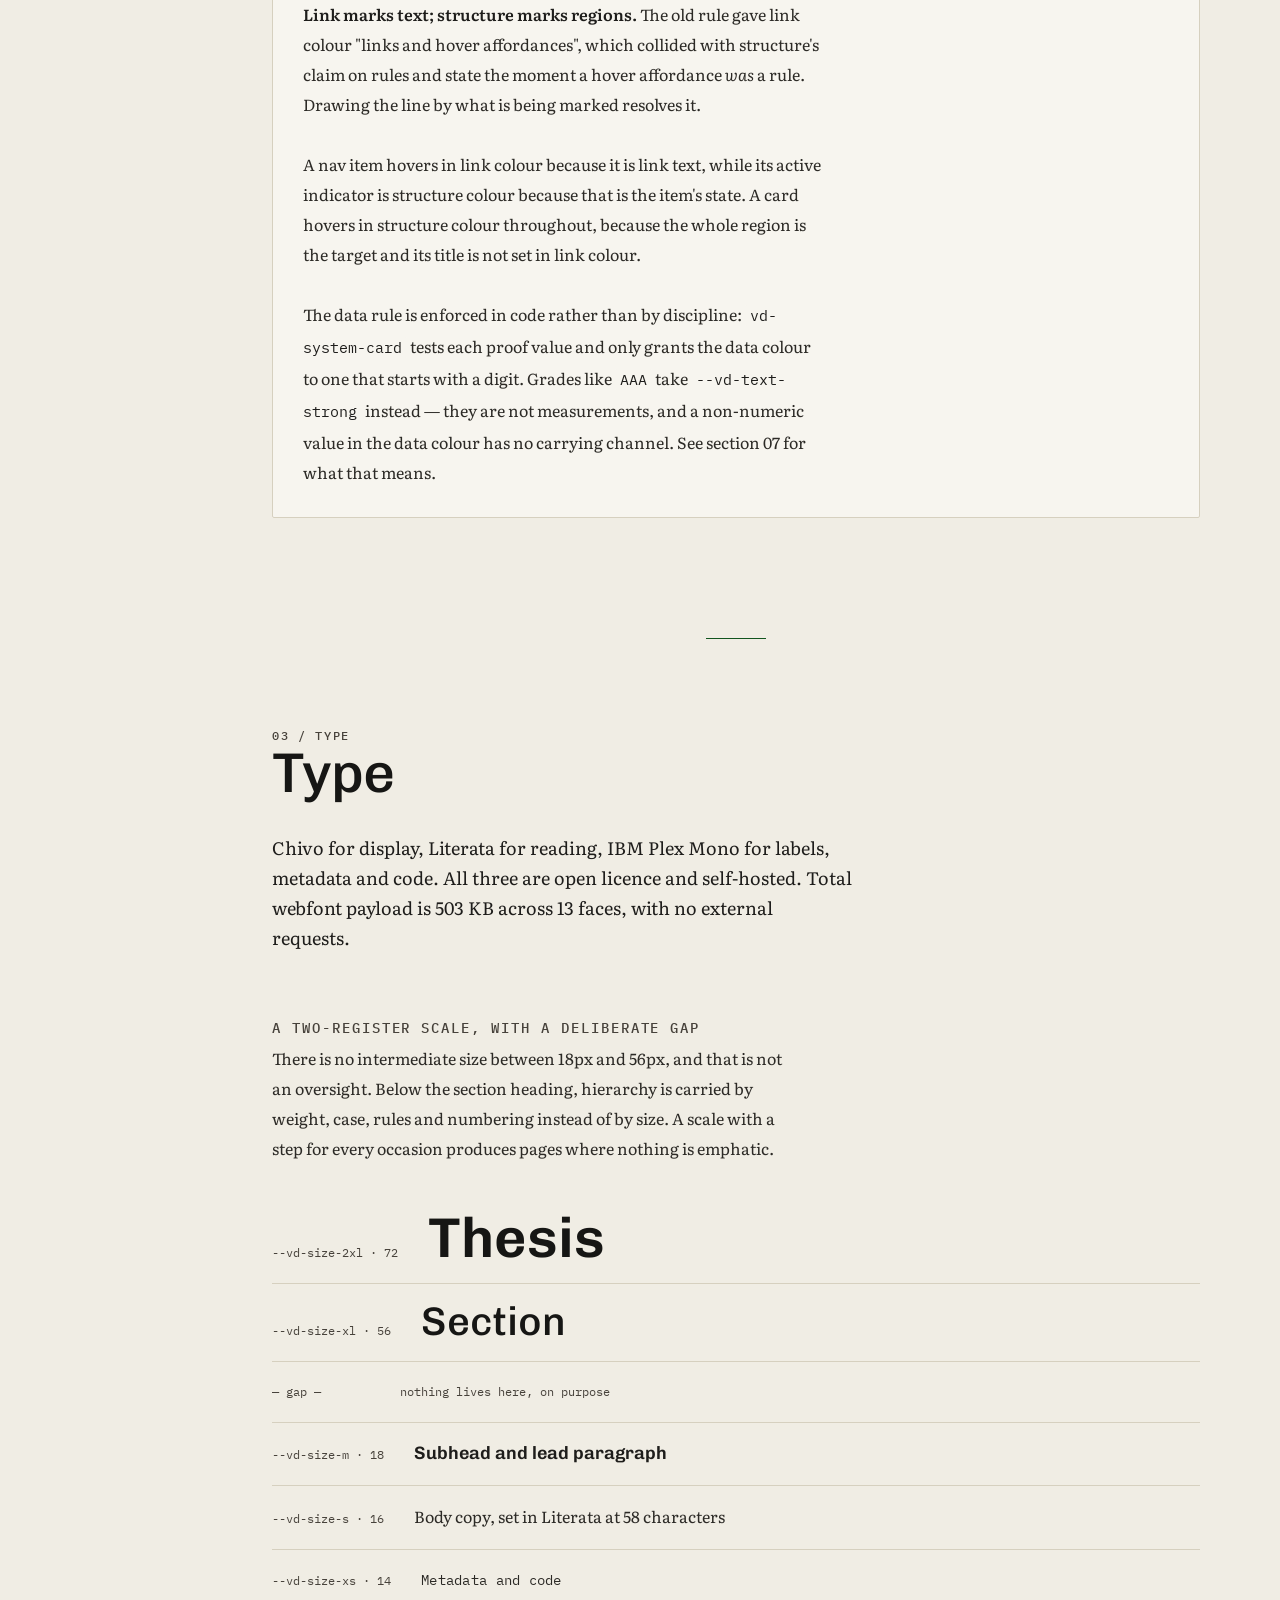
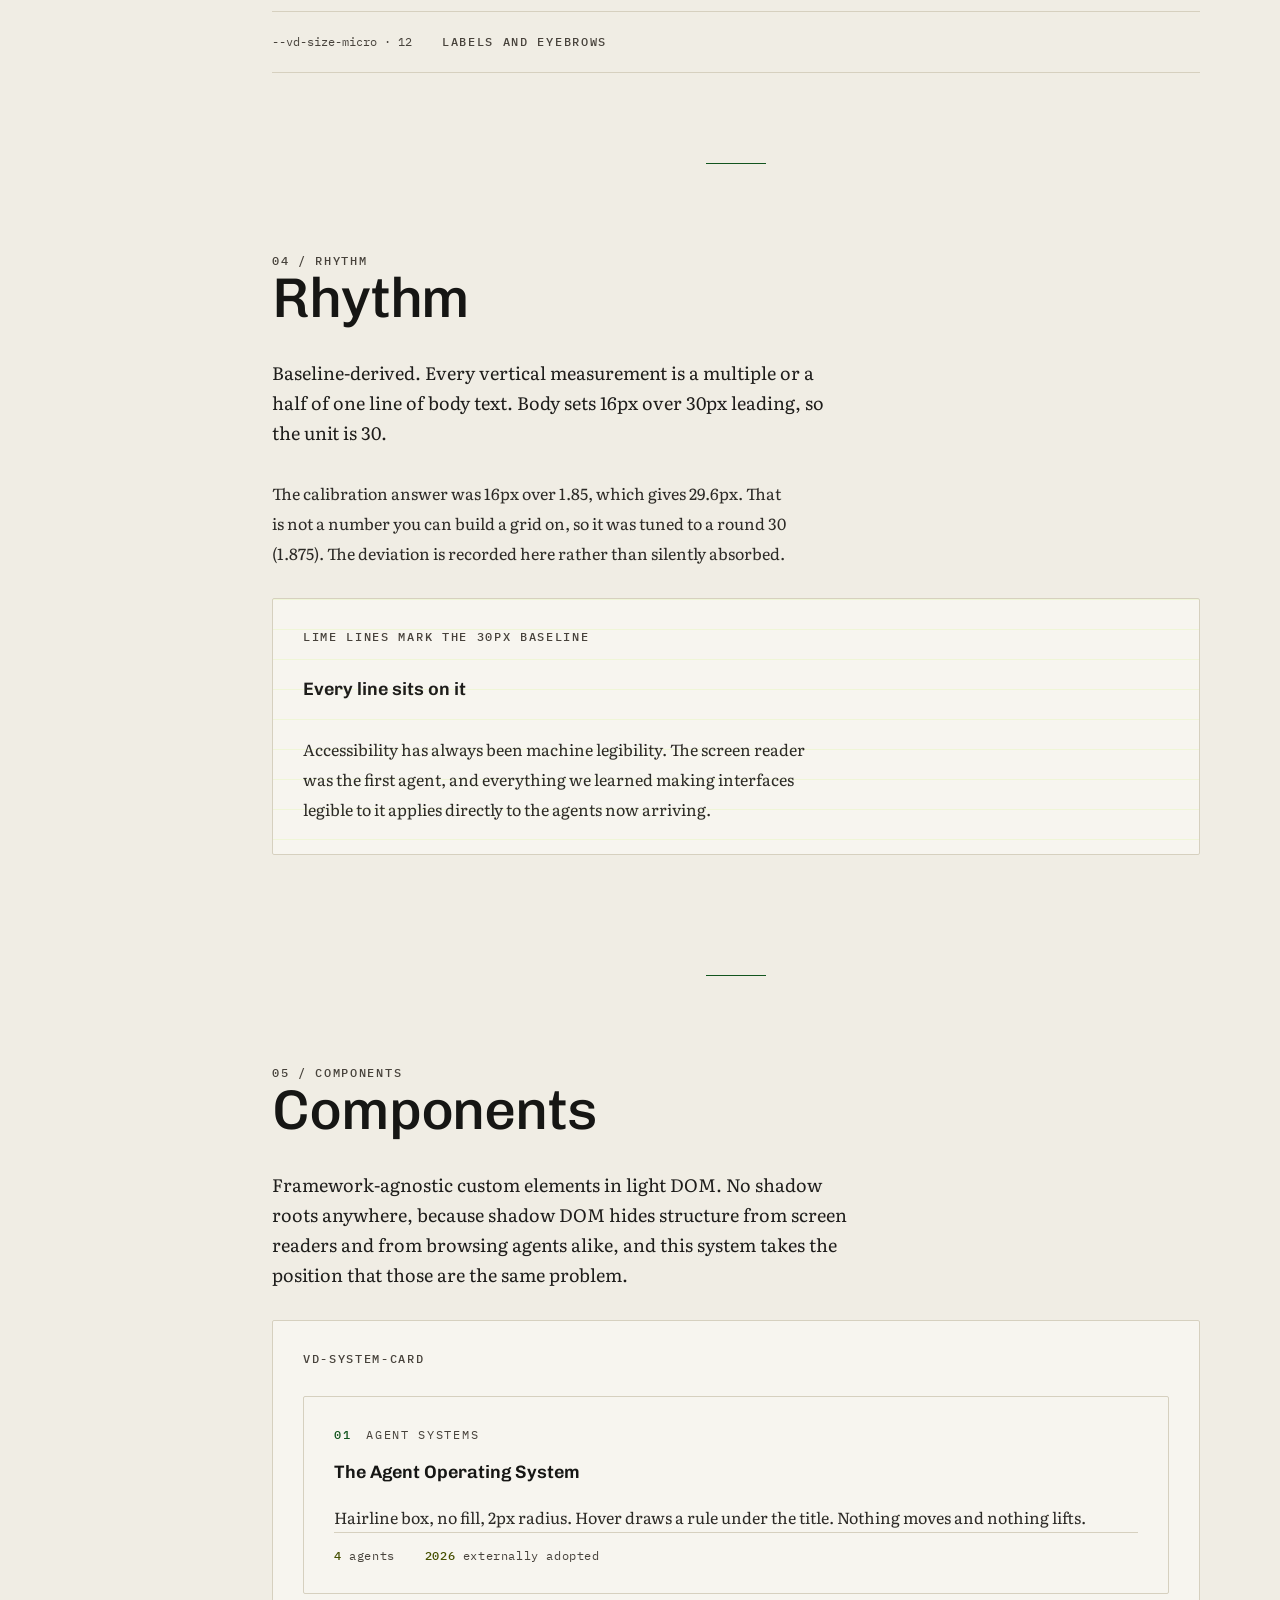
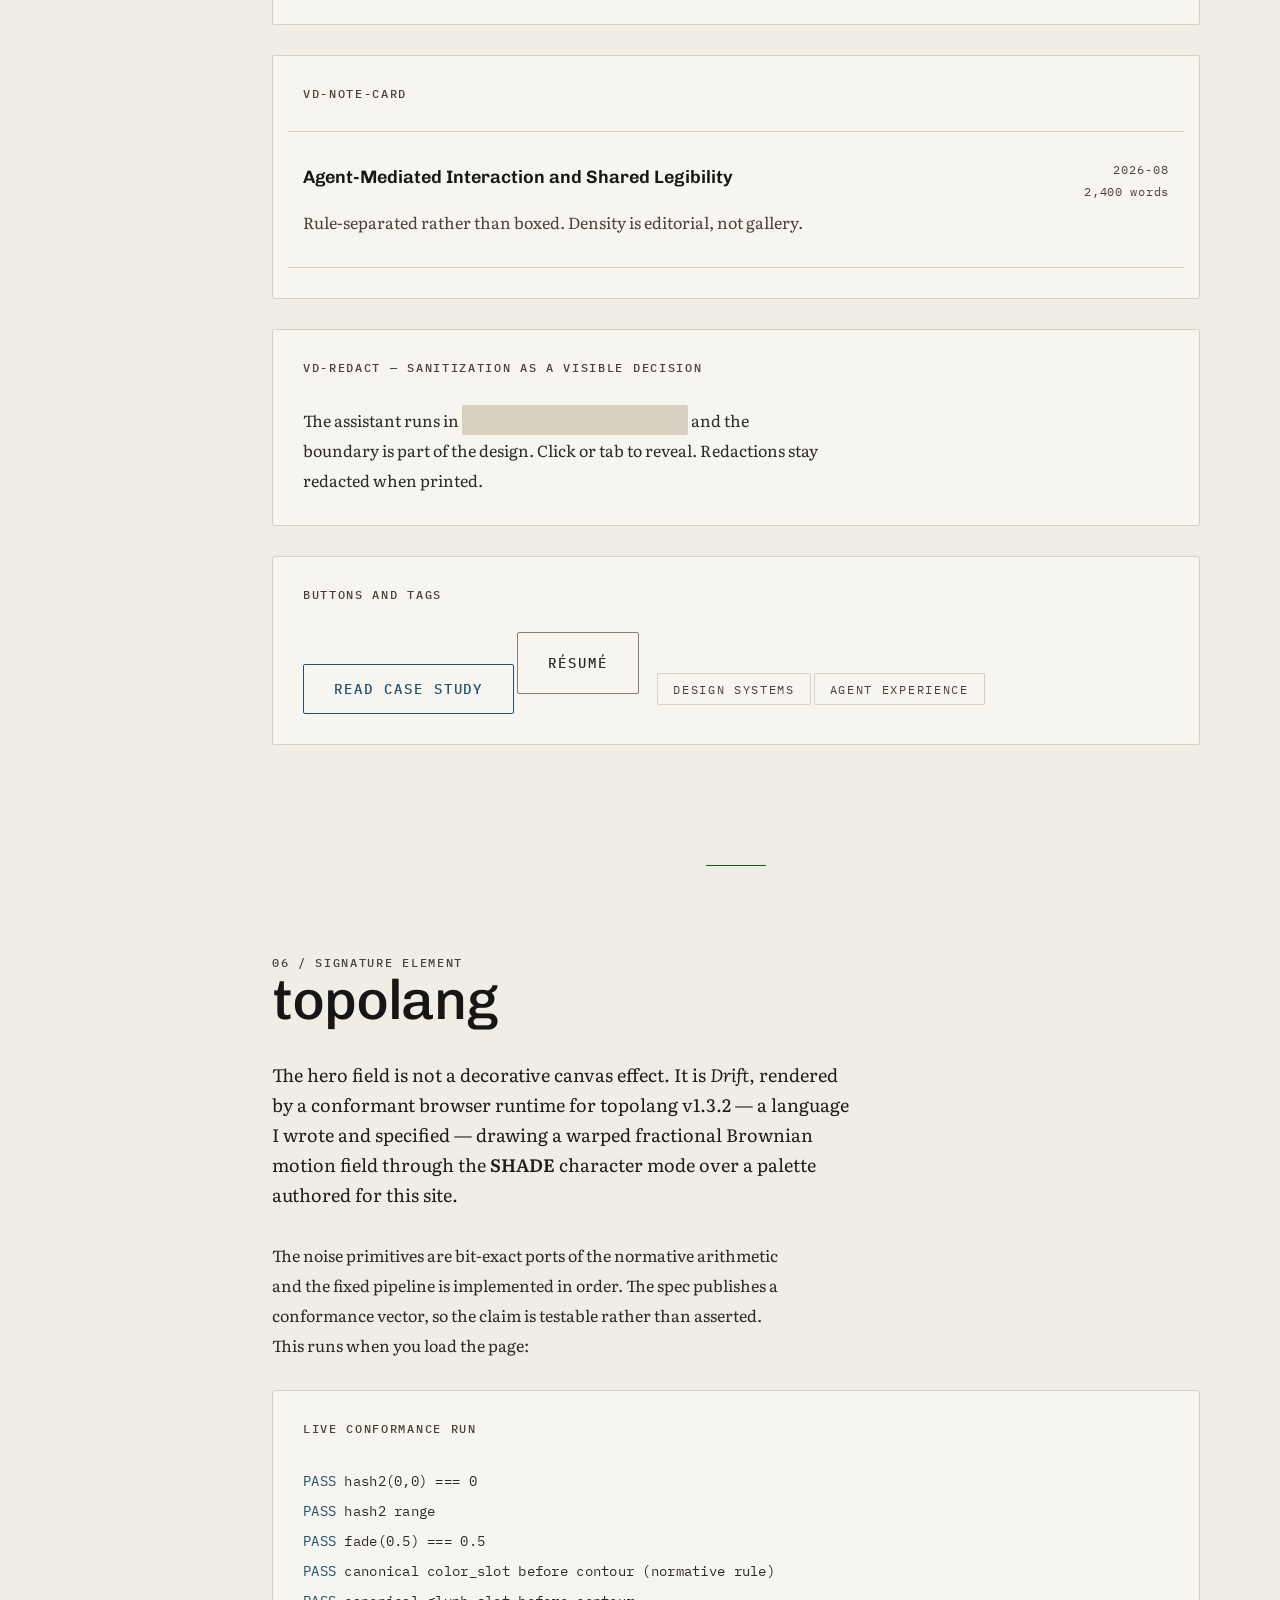
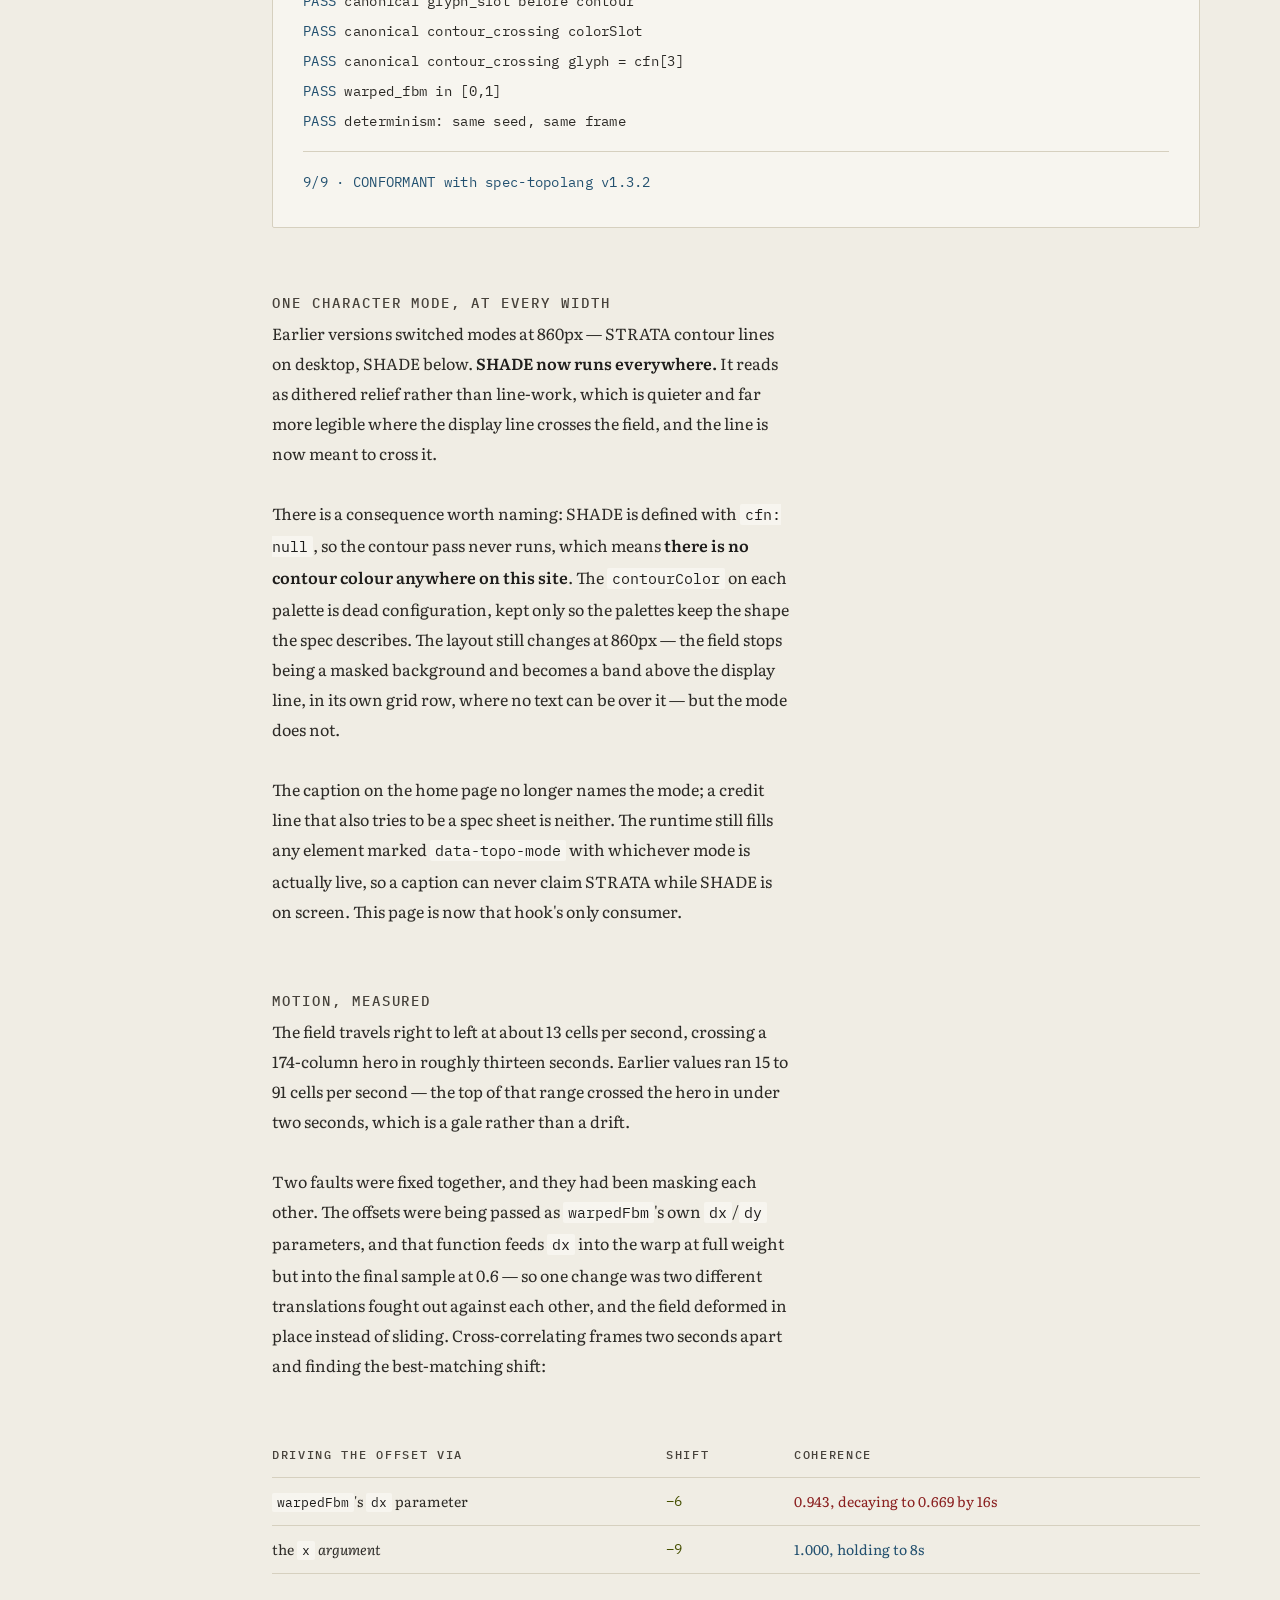
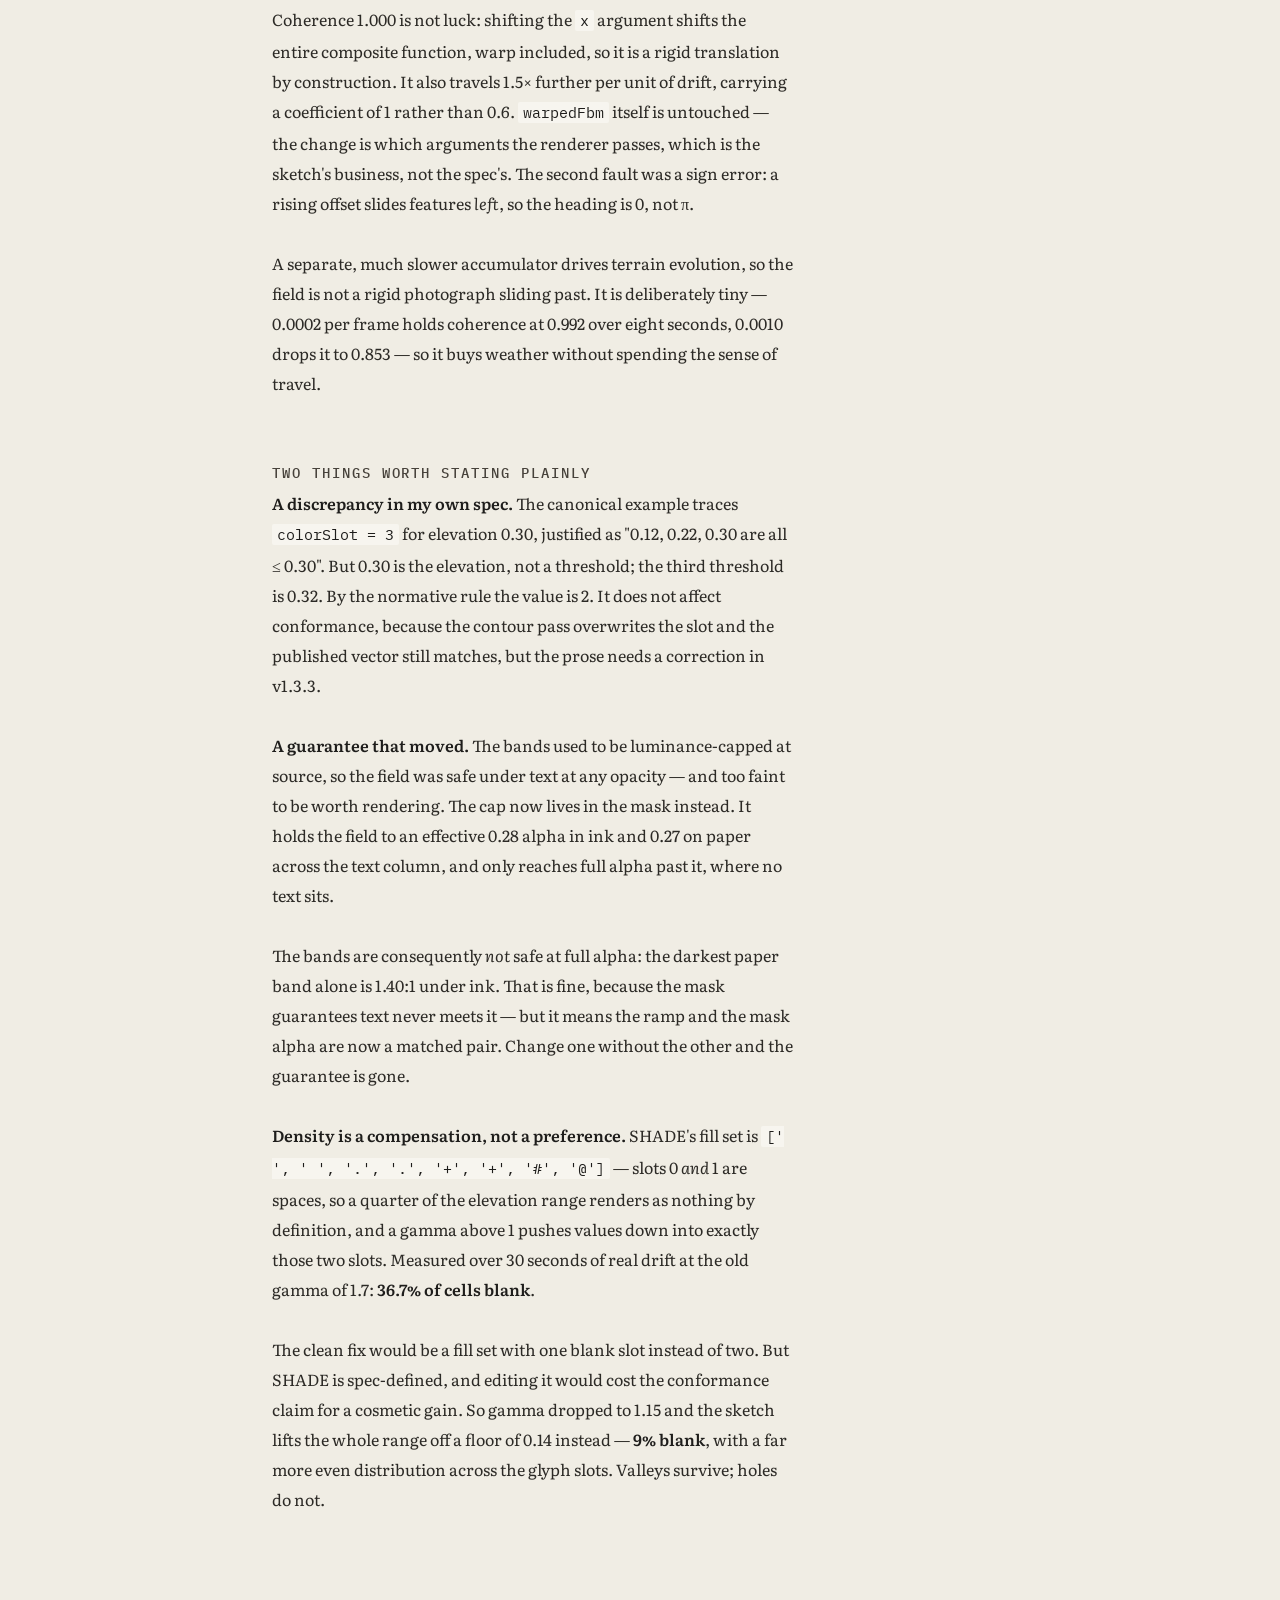
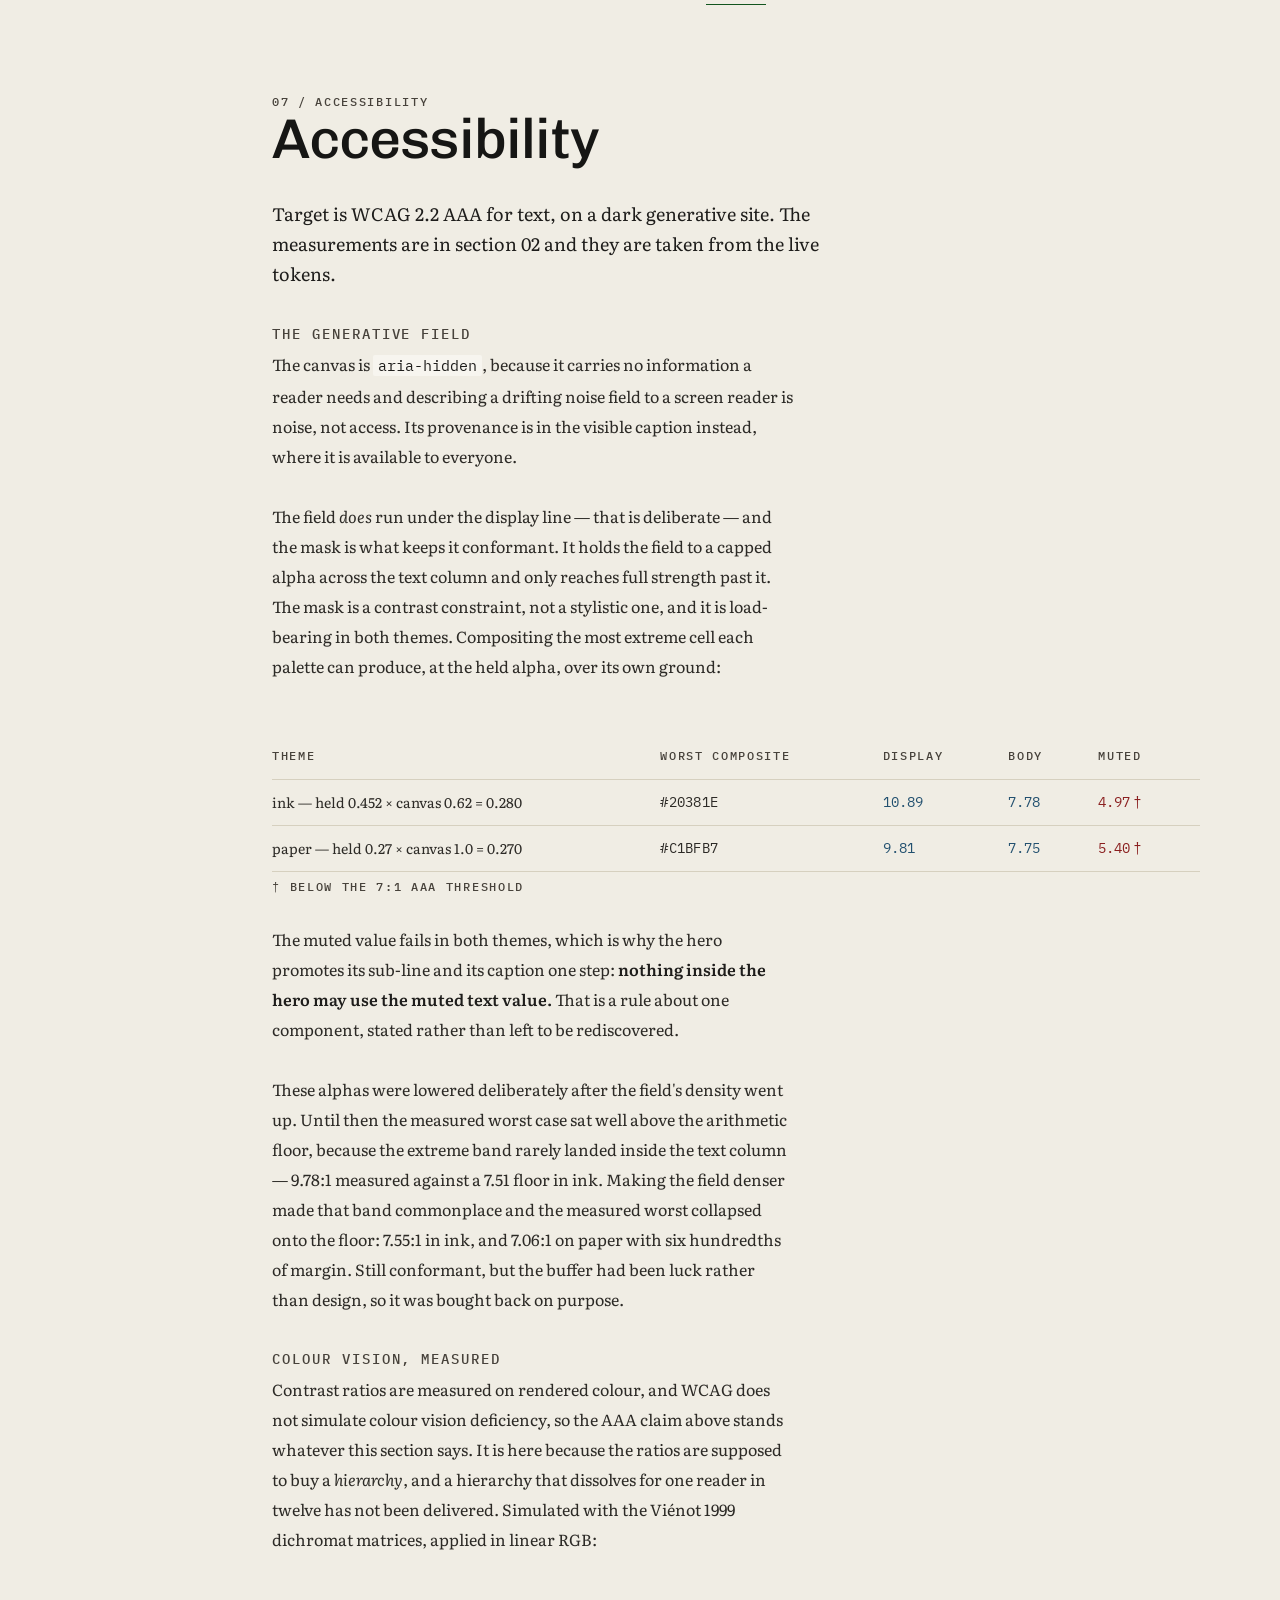
==== commit ec8aafd8: "Verdigris v2.6.1 — the note-card stamp's two spacings PATCH. Both complaints were the same nine pixe" ====
--- a/docs/index.html
+++ b/docs/index.html
@@ -21,18 +21,18 @@
 <meta property="og:url" content="https://dreyburn.com/docs/">
 <meta property="og:title" content="Verdigris — the design system behind dreyburn.com">
 <meta property="og:description" content="A documented design system with published contrast measurements, dichromat simulation, a conformant topolang runtime, and a stated list of non-goals.">
-<meta property="og:image" content="https://dreyburn.com/og.png?v=2.6.0">
+<meta property="og:image" content="https://dreyburn.com/og.png?v=2.6.1">
 <meta property="og:image:width" content="1200">
 <meta property="og:image:height" content="630">
 <meta property="og:site_name" content="David Reyburn">
 <meta name="twitter:card" content="summary_large_image">
-<link rel="stylesheet" href="../verdigris/verdigris.css?v=2.6.0">
-<link rel="stylesheet" href="../verdigris/print.css?v=2.6.0">
-<script src="../verdigris/topolang.js?v=2.6.0" defer></script>
-<script src="../verdigris/verdigris.js?v=2.6.0" defer></script>
+<link rel="stylesheet" href="../verdigris/verdigris.css?v=2.6.1">
+<link rel="stylesheet" href="../verdigris/print.css?v=2.6.1">
+<script src="../verdigris/topolang.js?v=2.6.1" defer></script>
+<script src="../verdigris/verdigris.js?v=2.6.1" defer></script>
 <!-- The audit is shipped, not a dev-only tool: open the console and run
      verdigrisAudit() to re-measure every conformance claim on this page. -->
-<script src="../verdigris/audit.js?v=2.6.0" defer></script>
+<script src="../verdigris/audit.js?v=2.6.1" defer></script>
 <style>
   /* page-local: the docs need a couple of layout helpers the site does not */
   .doc-lede{font-size:var(--vd-size-m);line-height:var(--vd-lead-1);max-width:var(--vd-measure);
--- a/verdigris/verdigris.css
+++ b/verdigris/verdigris.css
@@ -1282,12 +1282,28 @@
 
    max-content on the second column, not a fixed width: "2,400 words" and
    "12 minutes" are different lengths and neither should be truncated or
-   padded to match the other. */
+   padded to match the other.
+
+   START, NOT BASELINE, and the 9px that costs is the whole reason both
+   spacings were wrong. A 12px mono baseline sits ~11px from the top of its
+   line box and an 18px title's sits ~20px from the top of its, so baseline
+   alignment shoves the date down 9px to make them meet — and the second
+   line goes with it, out of the bottom of the row. The row grew from 30 to
+   39, which pushed the dek from 15px below the title to 24px; and the two
+   stamp lines, having spent the budget on the shove, sat flat against each
+   other with no gap at all.
+
+   You cannot fix both while keeping baseline alignment: the shove eats
+   exactly the room the stamp needs for internal air. Top-aligning buys it
+   back. The cost is that the date sits at the title's cap-height rather
+   than on its baseline, which reads as a corner stamp — which is what it
+   is. */
 .vd-note-card__row{
   display:grid;
   grid-template-columns:minmax(0,1fr) max-content;
   column-gap:var(--vd-space-1);
-  align-items:baseline;
+  row-gap:var(--vd-space-q);
+  align-items:start;
 }
 .vd-note-card__date{
   font-family:var(--vd-face-mono);font-size:var(--vd-size-micro);letter-spacing:.08em;
@@ -1311,7 +1327,12 @@
   color:var(--vd-text-muted);letter-spacing:.06em;
   grid-column:2;grid-row:2;justify-self:end;text-align:right;
   line-height:var(--vd-lead-half);}
-.vd-note-card__dek{margin:var(--vd-space-h) 0 0 0;max-width:var(--vd-measure);
+/* A QUARTER STEP, not a half. The row's own box now ends 8px below the
+   title — the stamp's second line lives there — so a half-step margin on top
+   of that put the dek 24px off the title instead of the 15 it had before the
+   stamp existed. 8 + 7.5 lands it back on 15. This is also the value the
+   narrow layout already used, so the two agree now instead of differing. */
+.vd-note-card__dek{margin:var(--vd-space-q) 0 0 0;max-width:var(--vd-measure);
   color:var(--vd-text-muted);font-size:var(--vd-size-s)}
 
 /* ── vd-nav ──────────────────────────────────────────────────────────── */
@@ -2728,5 +2749,5 @@
   .vd-note-card__date{grid-area:1/1;justify-self:start;text-align:left}
   .vd-note-card__len{grid-area:1/2;justify-self:end;text-align:right}
   .vd-note-card__title{grid-area:2/1/3/3}
-  .vd-note-card__dek{margin-top:var(--vd-space-q)}
-}
+  /* The dek margin used to be restated here. It is the base value now. */
+}
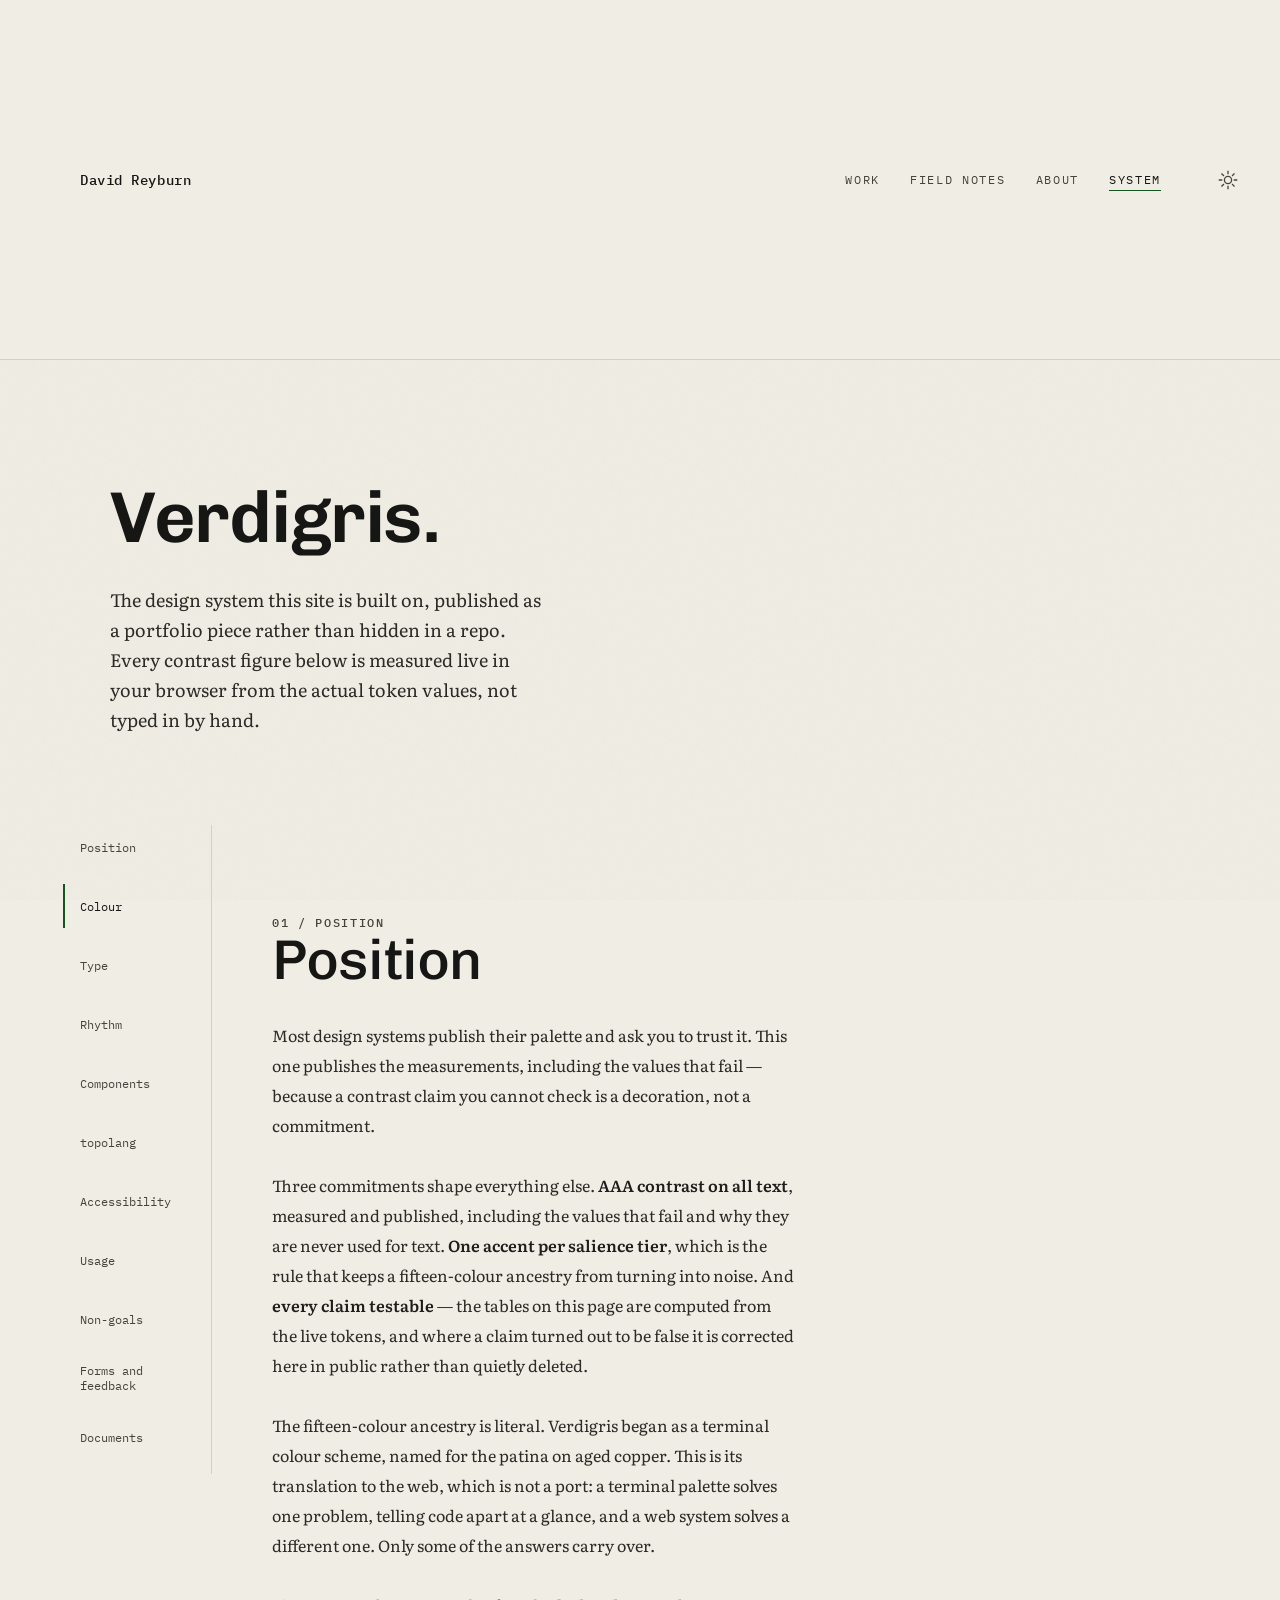
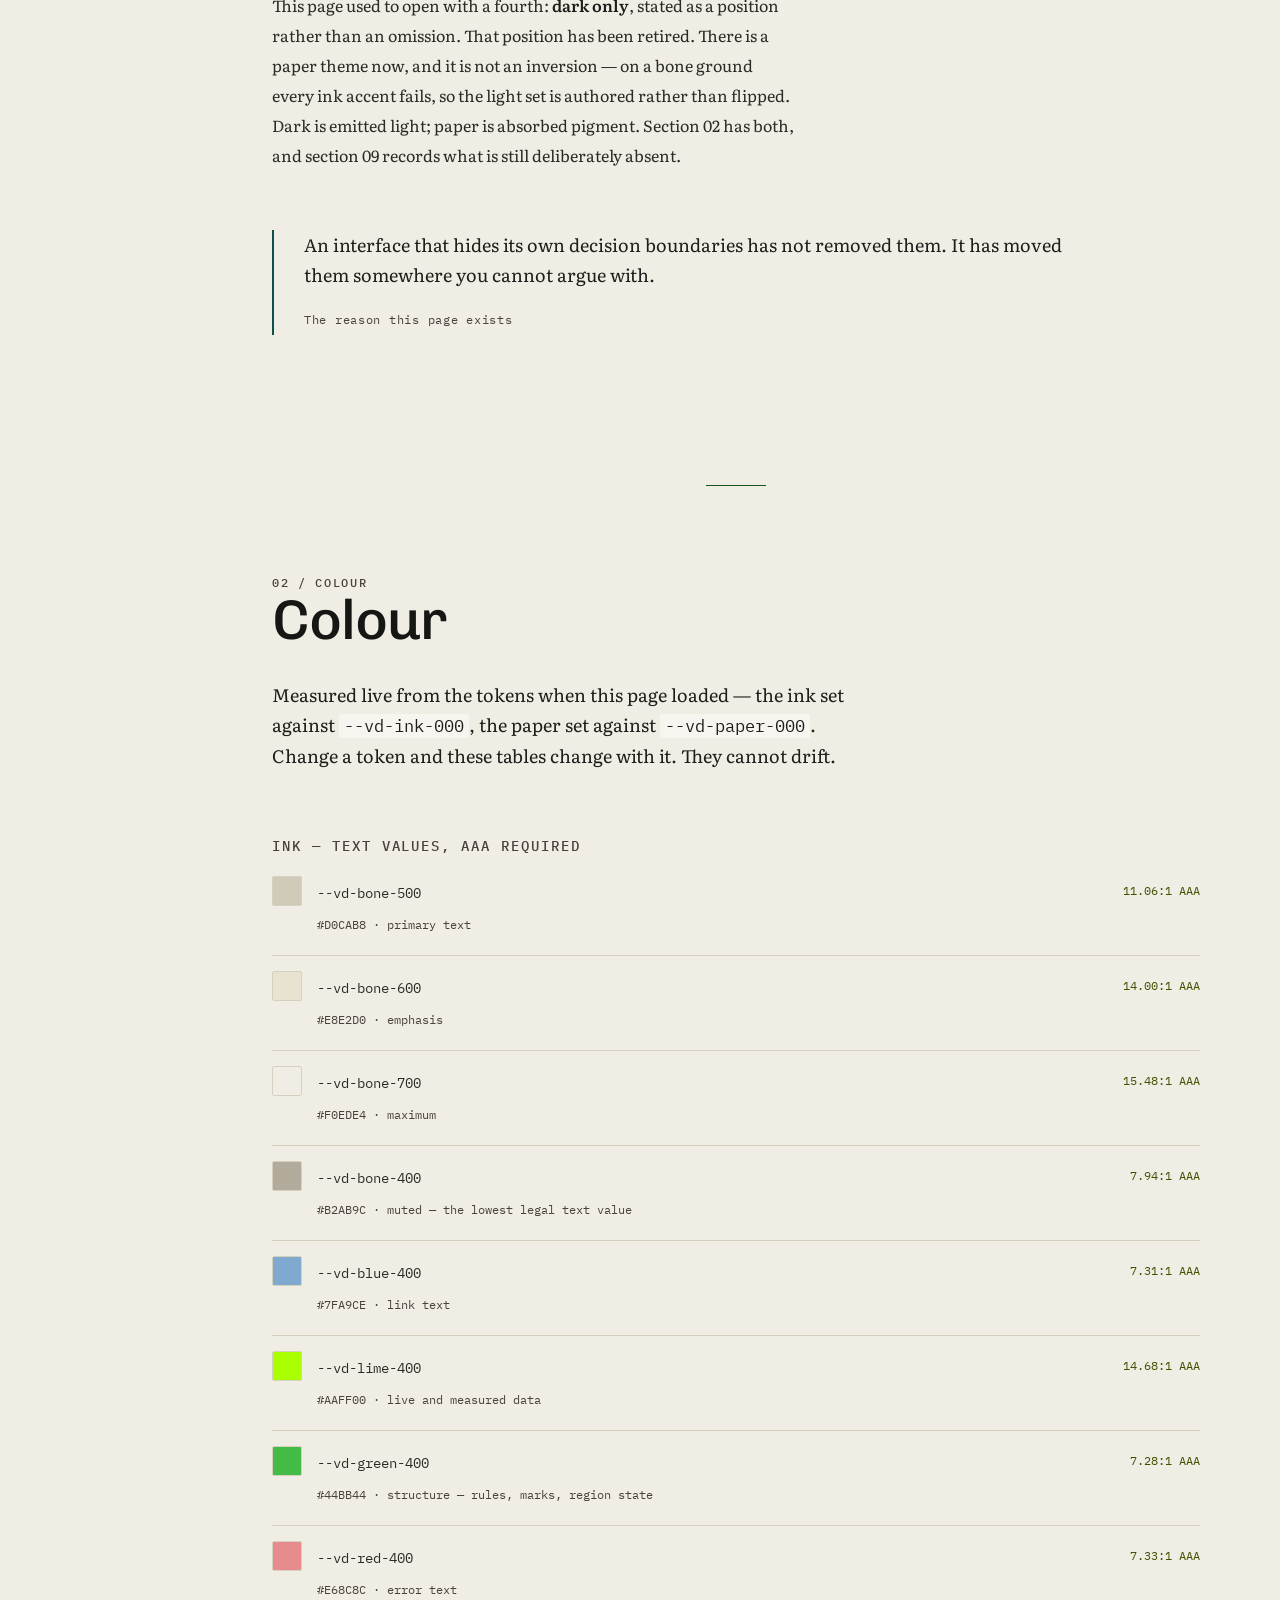
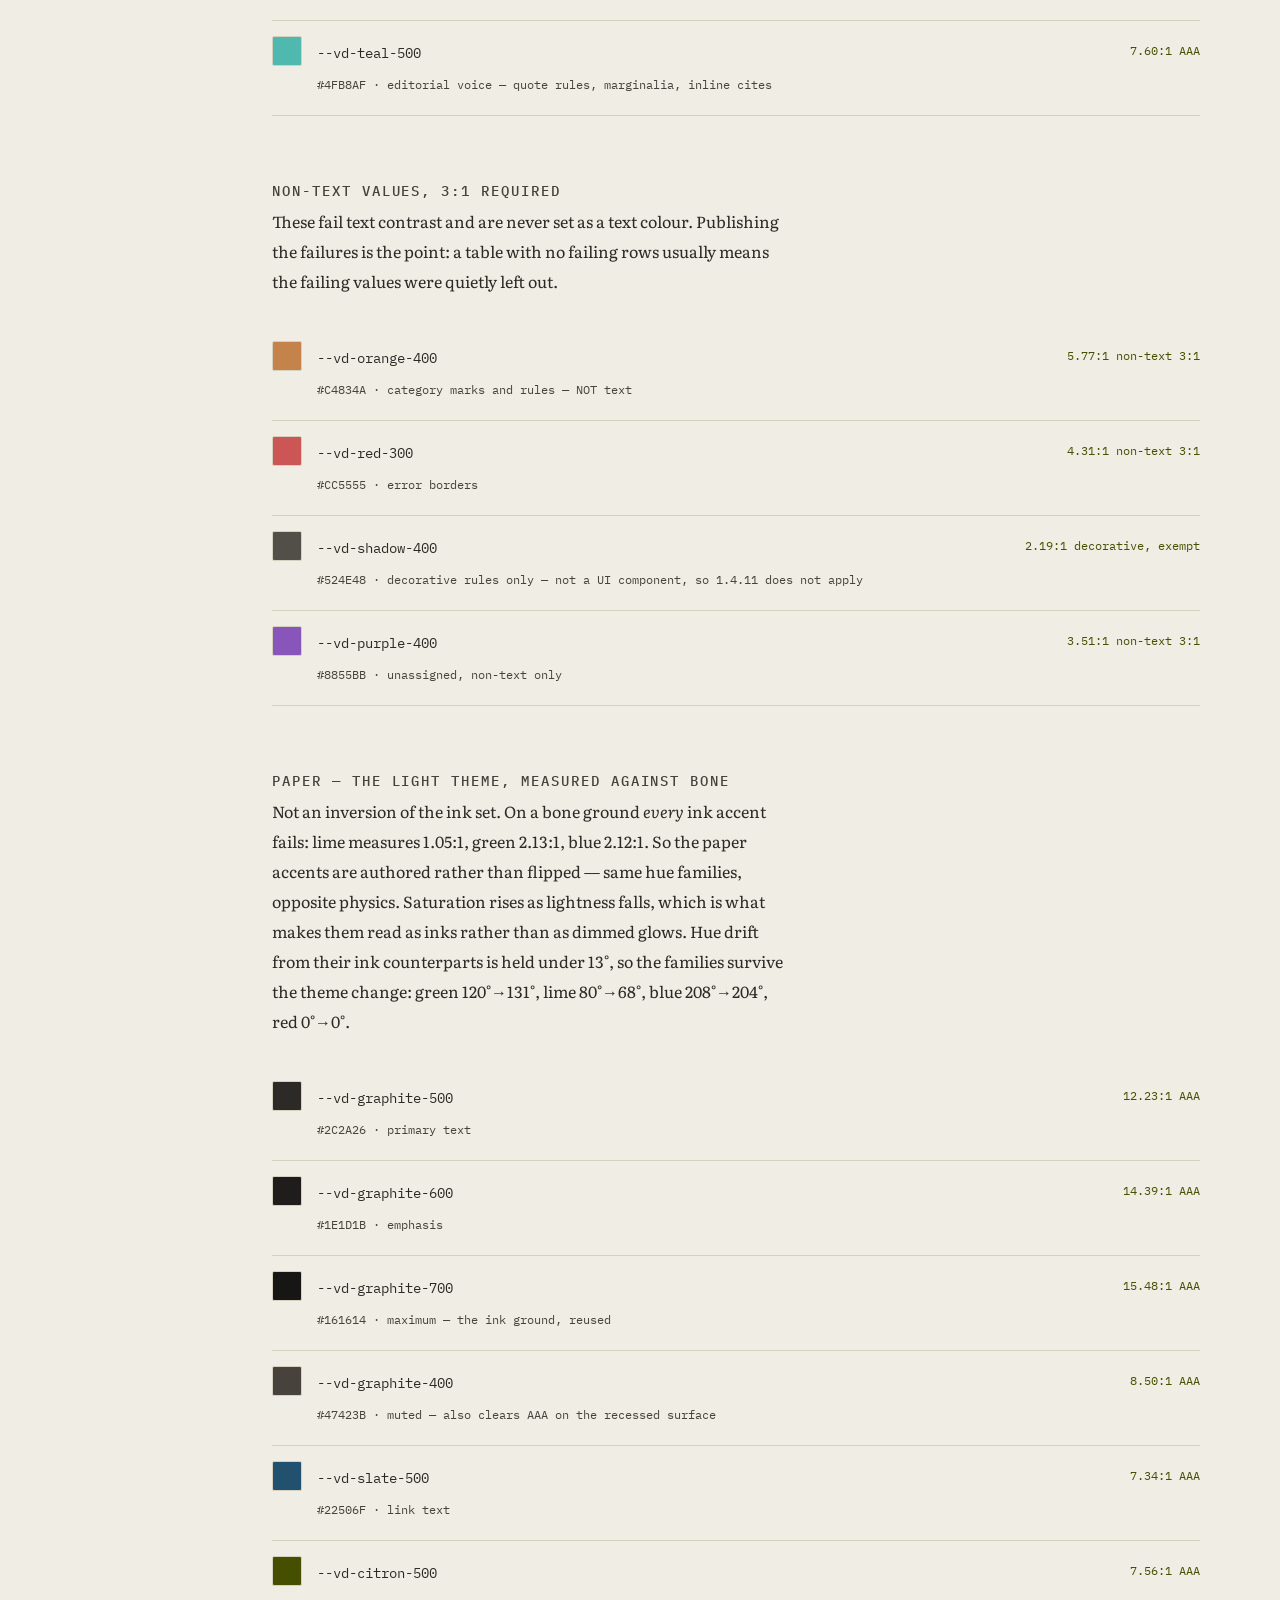
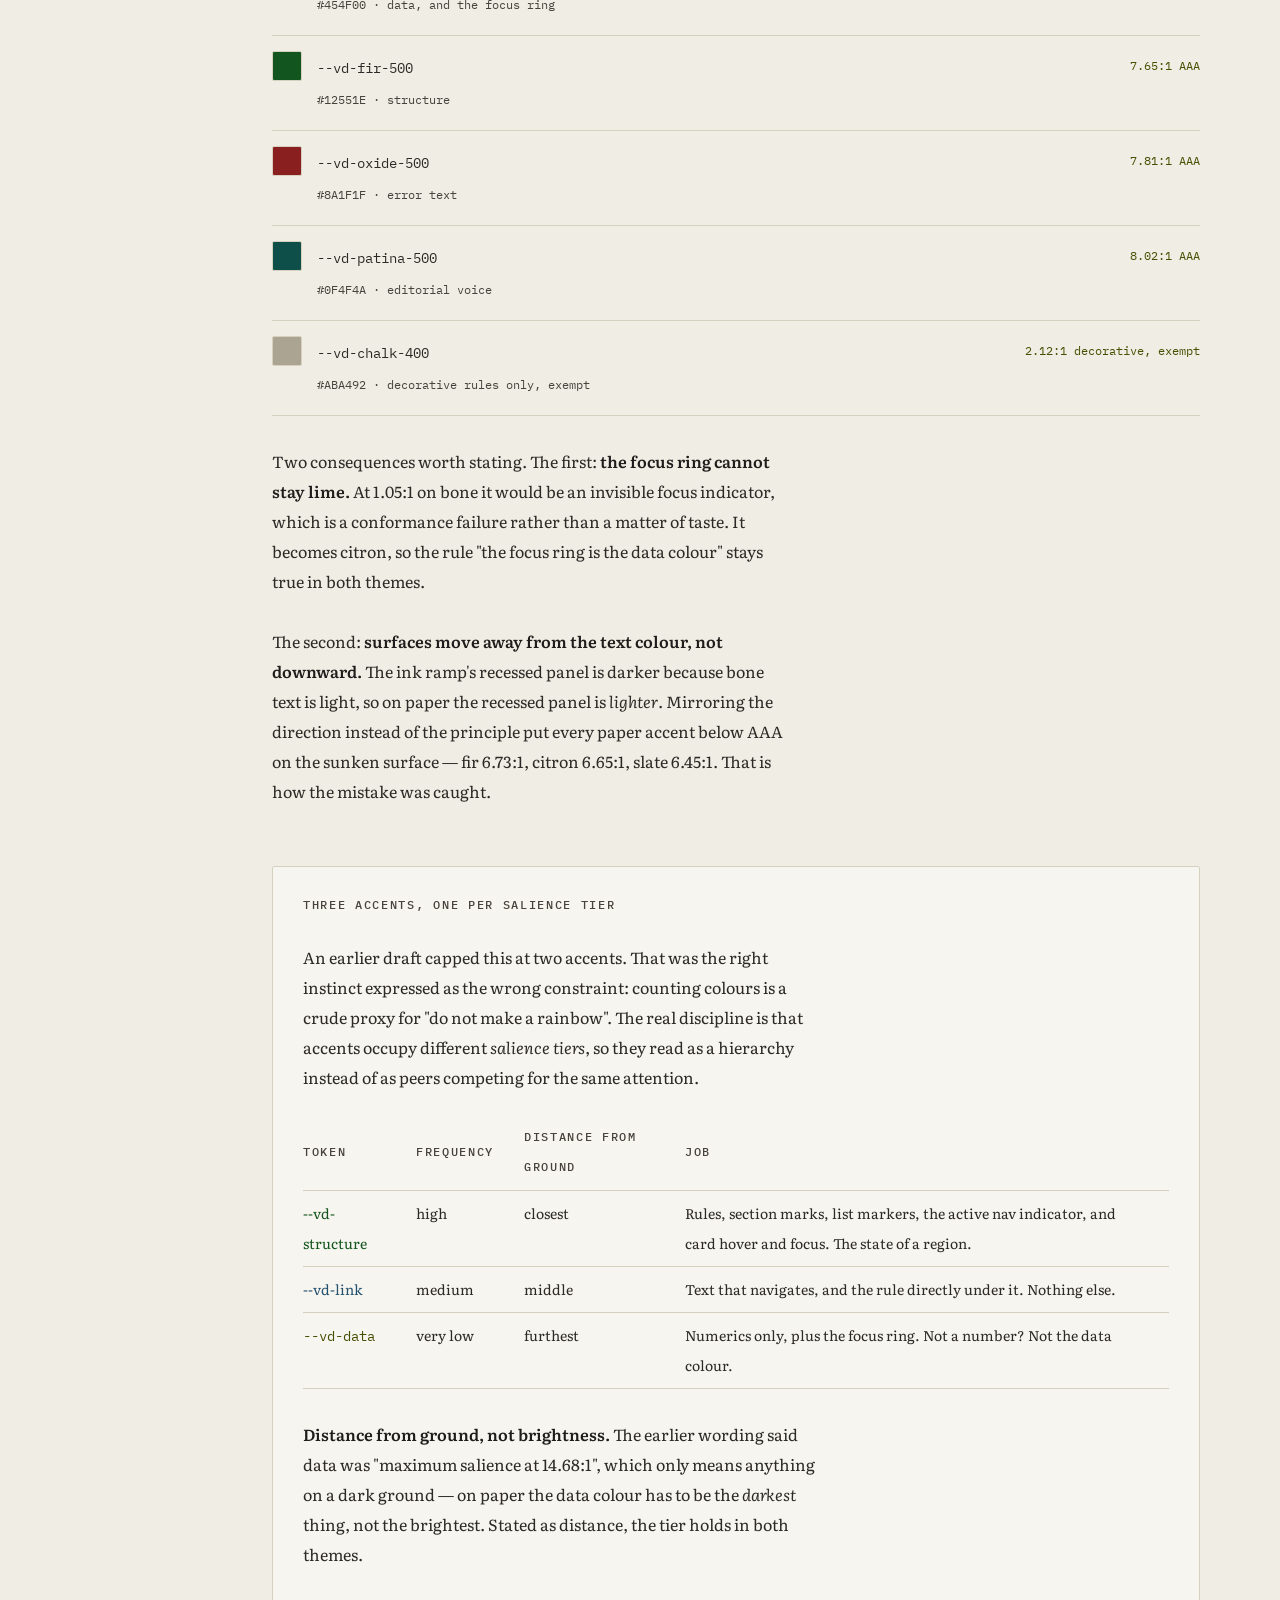
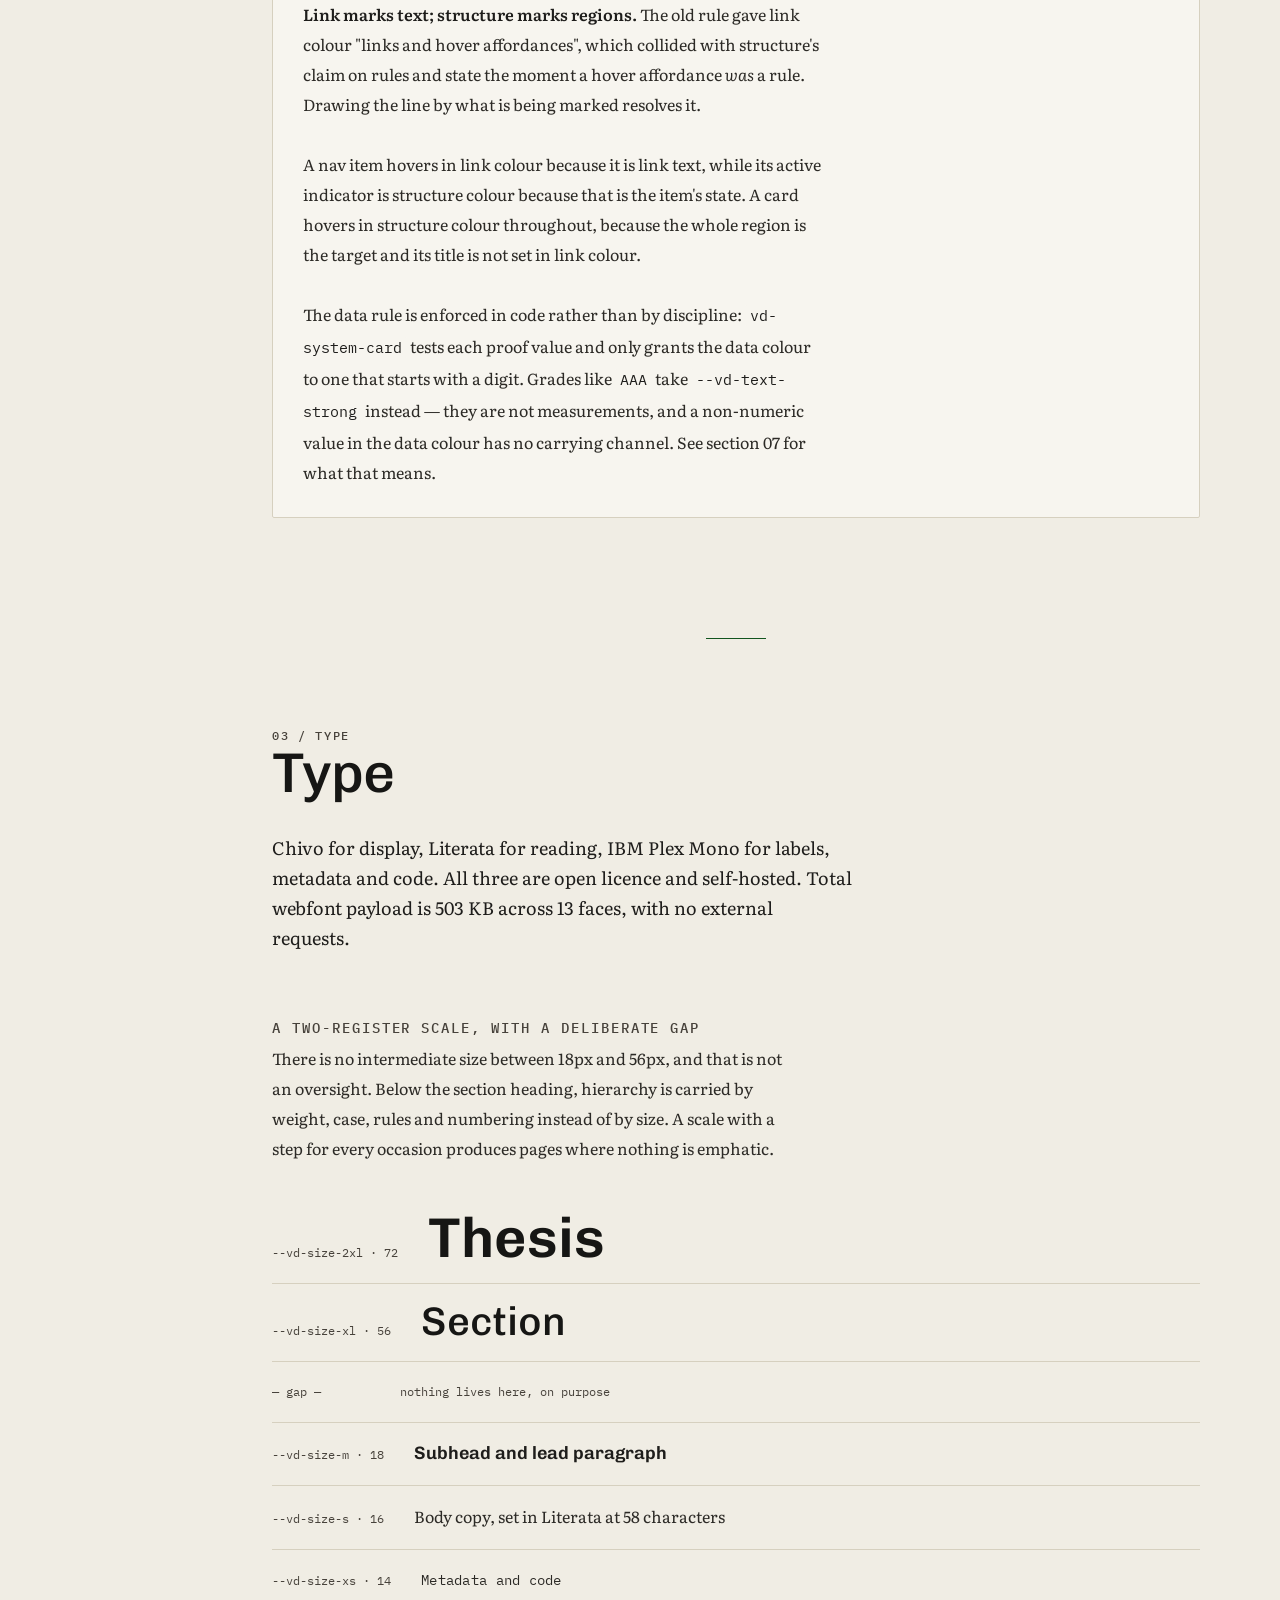
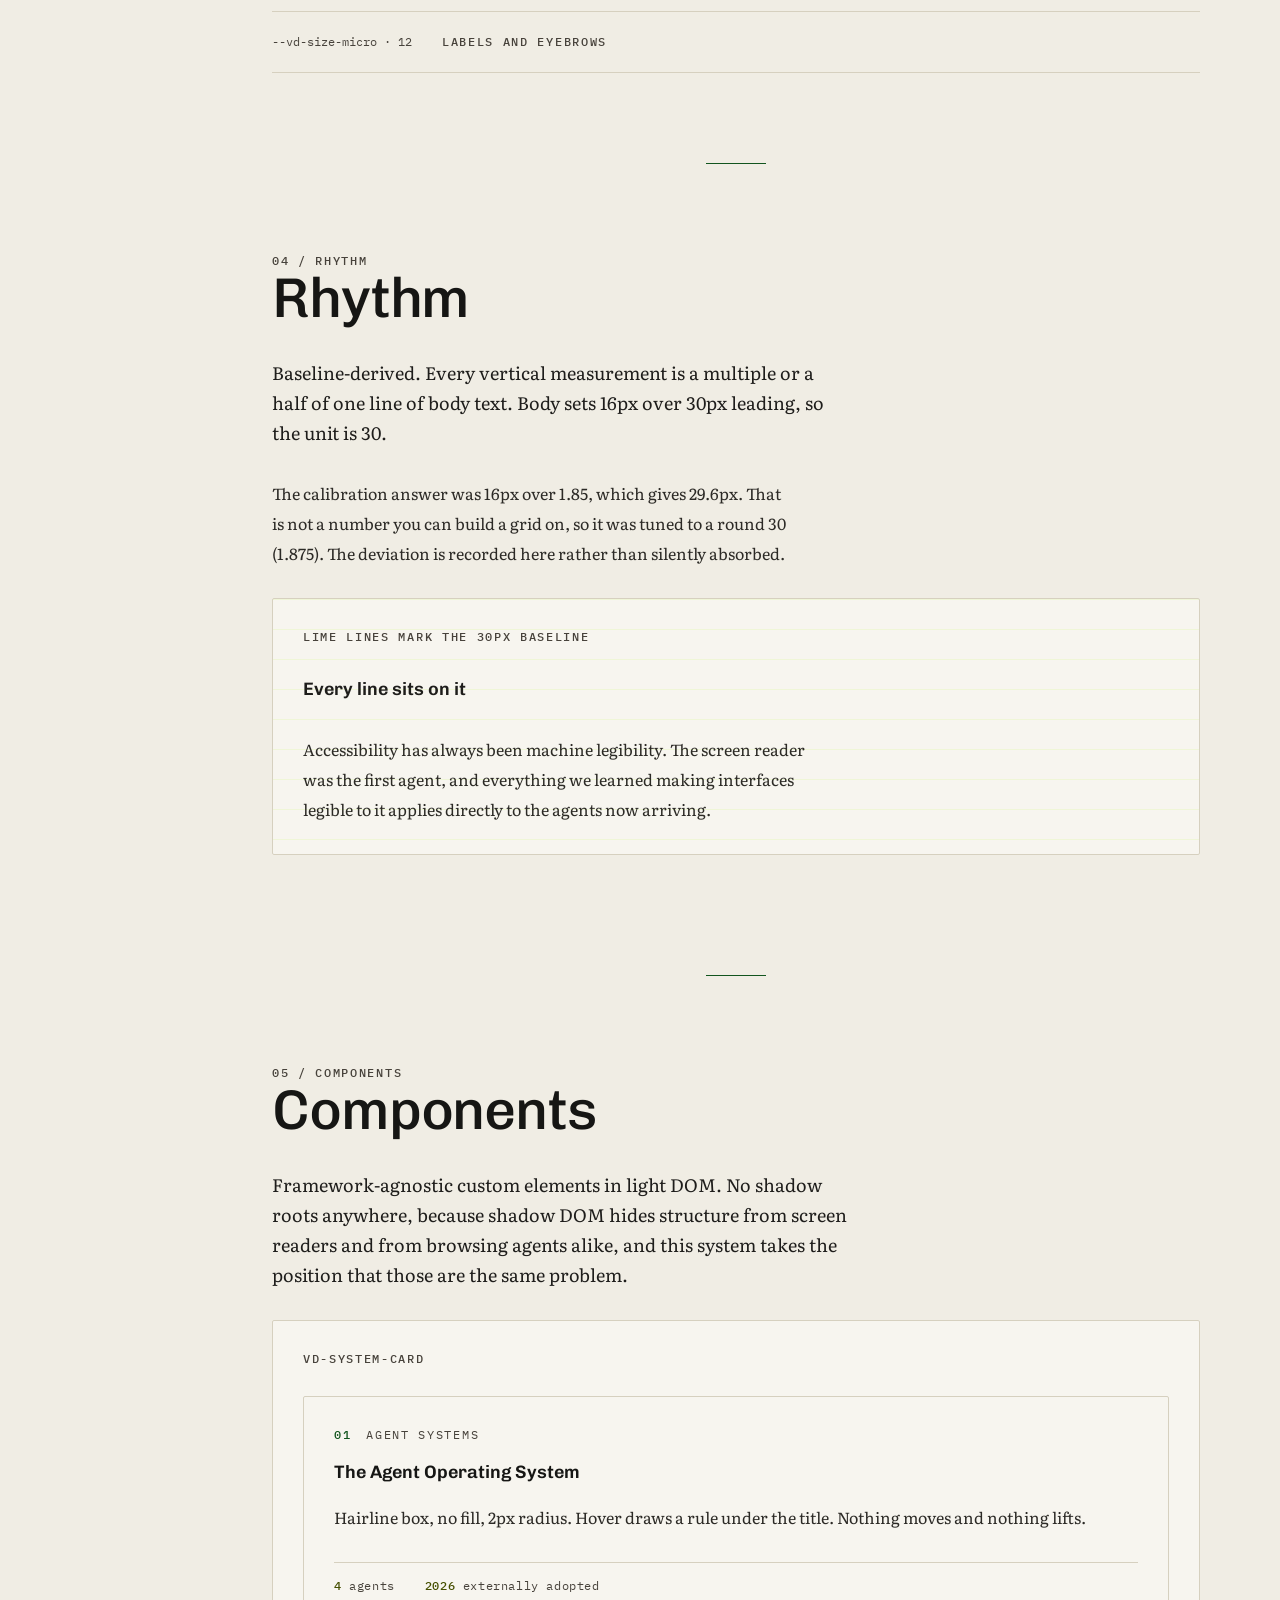
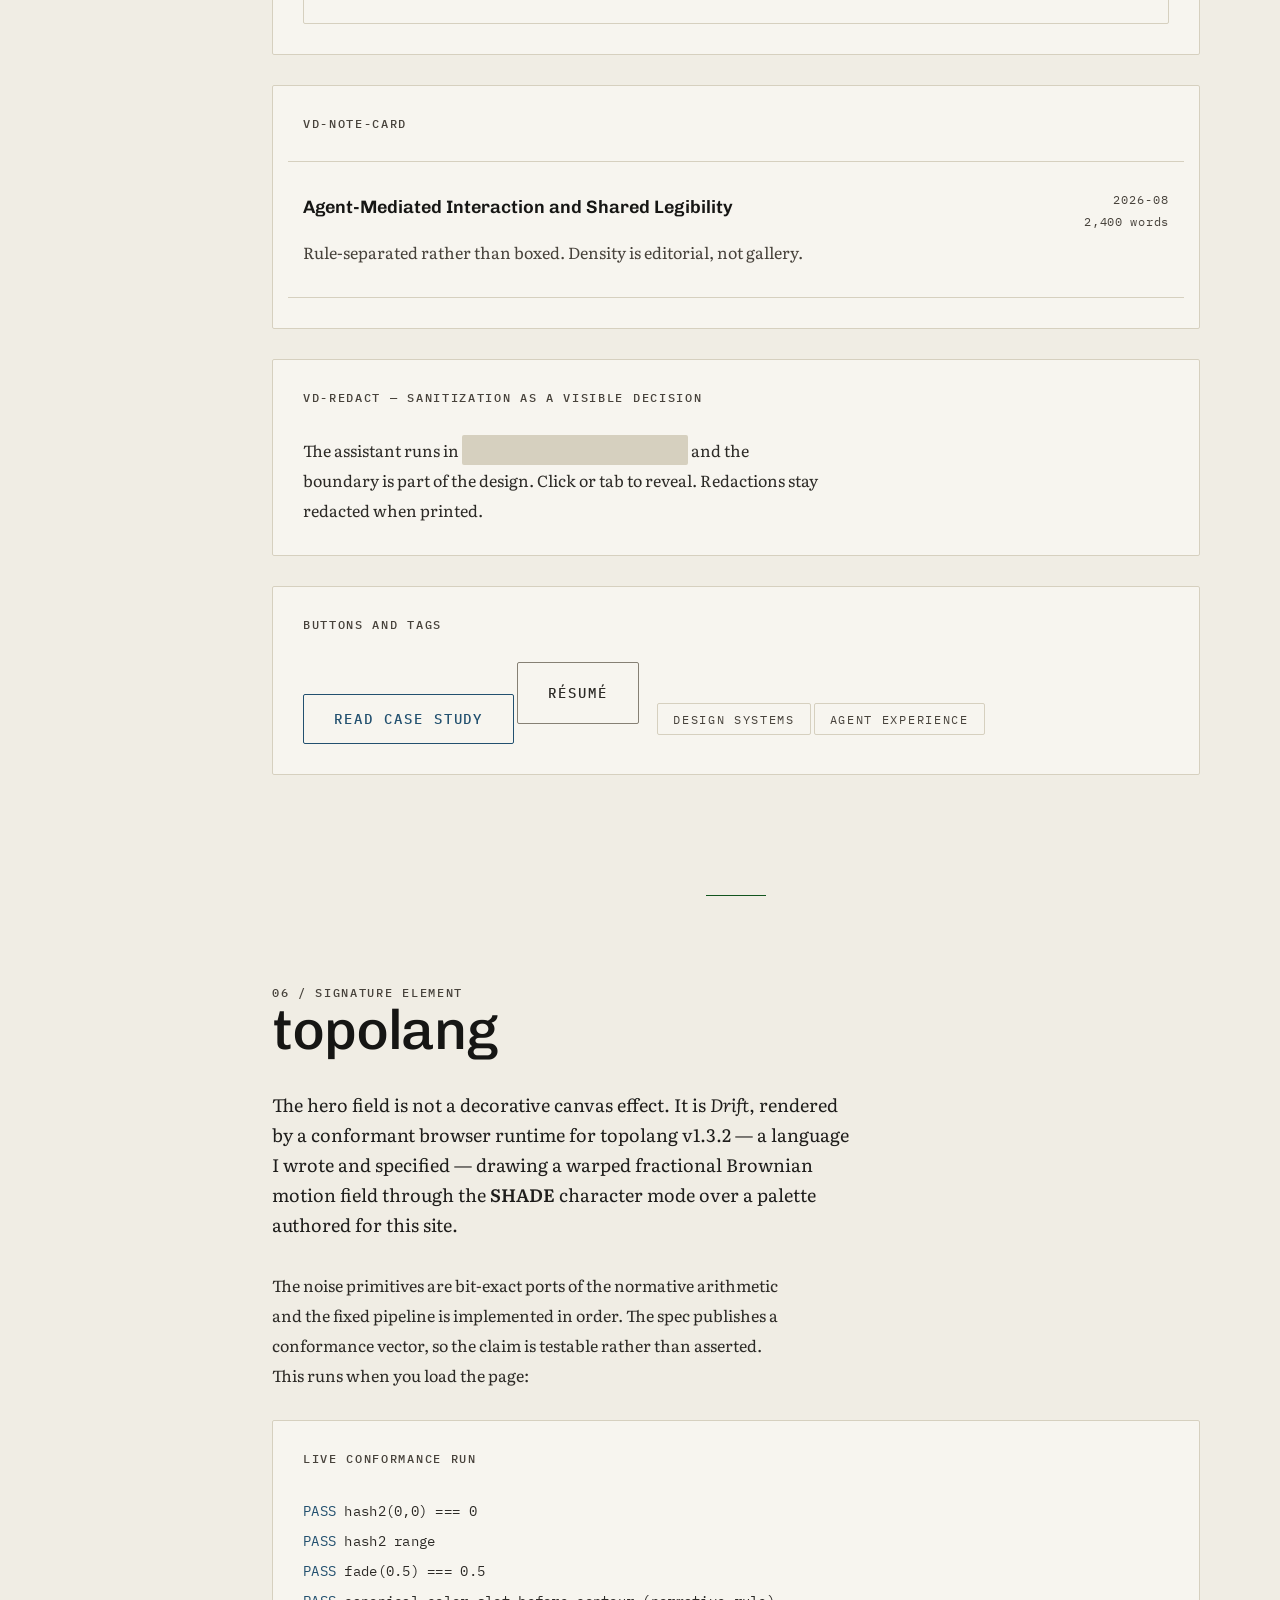
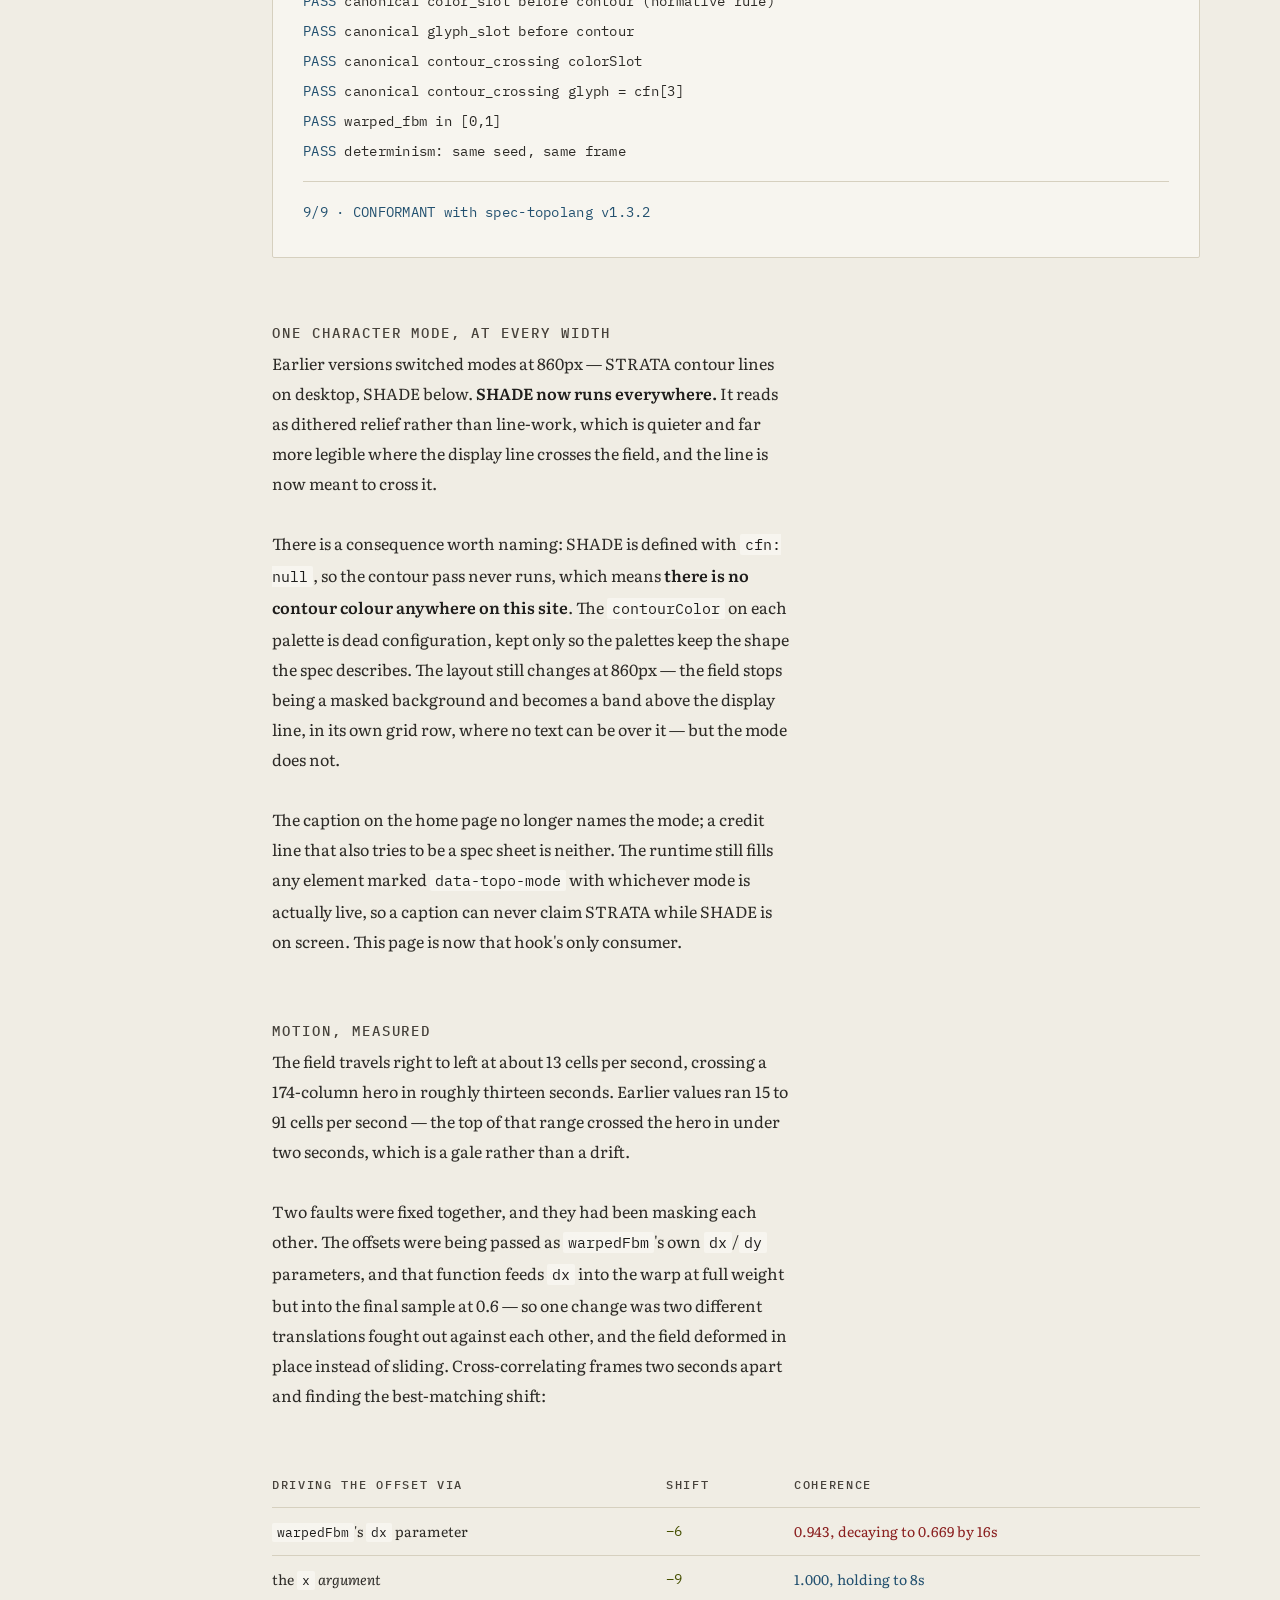
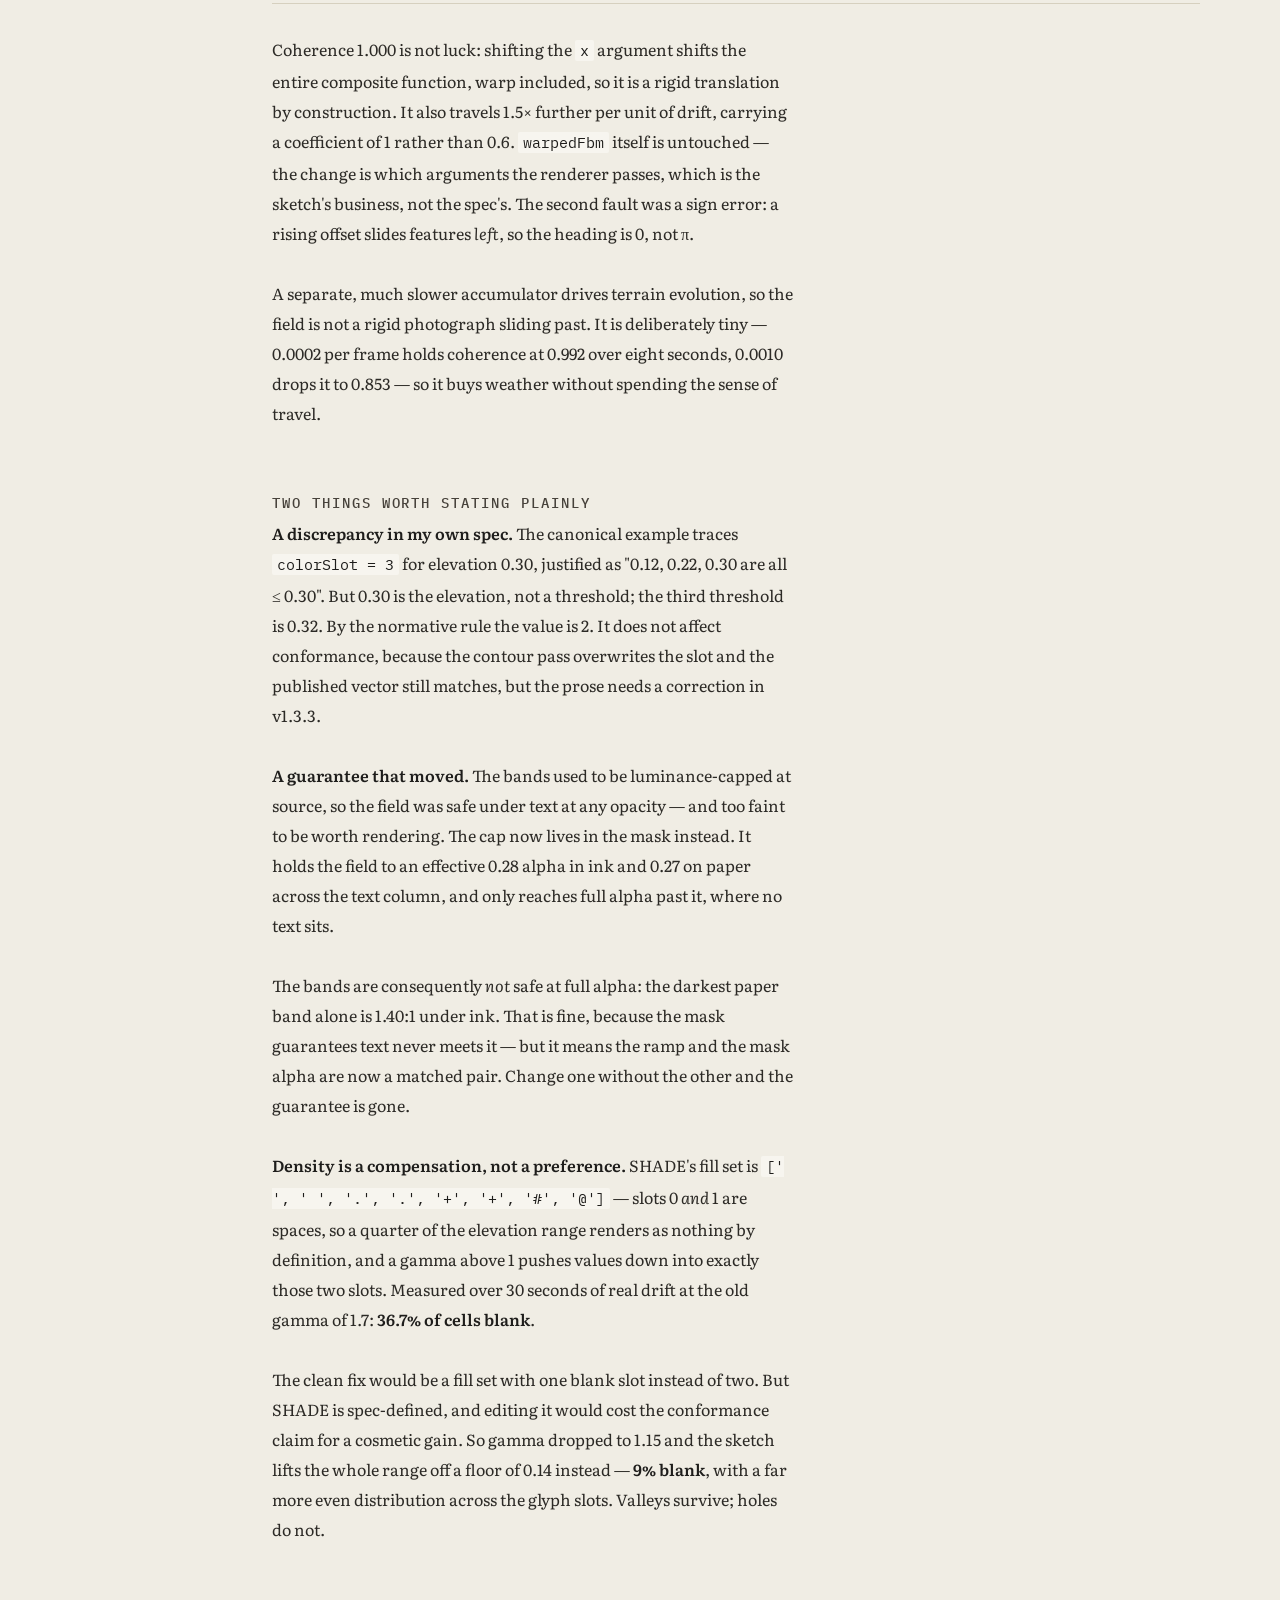
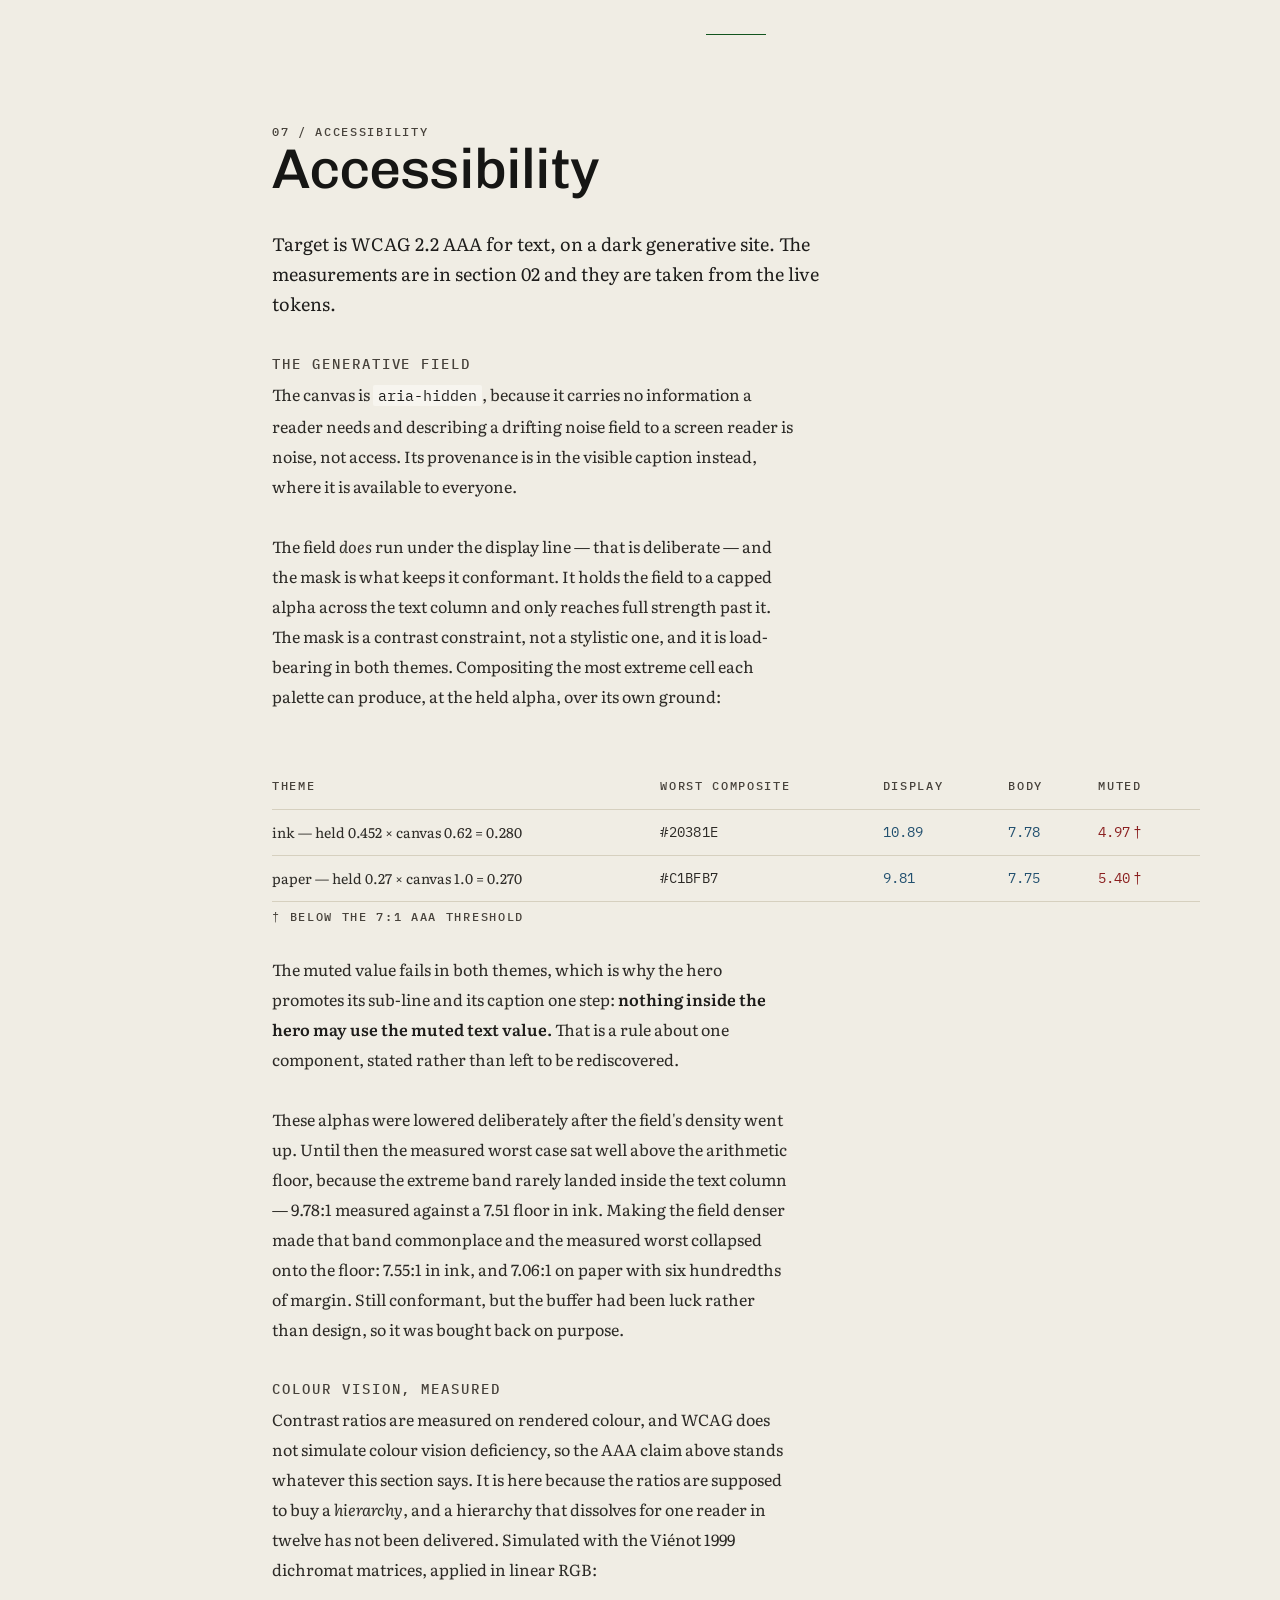
==== commit 102c93f1: "Verdigris v2.7.1 — breathing room above the work cards' proof rule margin-top:auto only produces spa" ====
--- a/docs/index.html
+++ b/docs/index.html
@@ -21,18 +21,18 @@
 <meta property="og:url" content="https://dreyburn.com/docs/">
 <meta property="og:title" content="Verdigris — the design system behind dreyburn.com">
 <meta property="og:description" content="A documented design system with published contrast measurements, dichromat simulation, a conformant topolang runtime, and a stated list of non-goals.">
-<meta property="og:image" content="https://dreyburn.com/og.png?v=2.6.1">
+<meta property="og:image" content="https://dreyburn.com/og.png?v=2.7.1">
 <meta property="og:image:width" content="1200">
 <meta property="og:image:height" content="630">
 <meta property="og:site_name" content="David Reyburn">
 <meta name="twitter:card" content="summary_large_image">
-<link rel="stylesheet" href="../verdigris/verdigris.css?v=2.6.1">
-<link rel="stylesheet" href="../verdigris/print.css?v=2.6.1">
-<script src="../verdigris/topolang.js?v=2.6.1" defer></script>
-<script src="../verdigris/verdigris.js?v=2.6.1" defer></script>
+<link rel="stylesheet" href="../verdigris/verdigris.css?v=2.7.1">
+<link rel="stylesheet" href="../verdigris/print.css?v=2.7.1">
+<script src="../verdigris/topolang.js?v=2.7.1" defer></script>
+<script src="../verdigris/verdigris.js?v=2.7.1" defer></script>
 <!-- The audit is shipped, not a dev-only tool: open the console and run
      verdigrisAudit() to re-measure every conformance claim on this page. -->
-<script src="../verdigris/audit.js?v=2.6.1" defer></script>
+<script src="../verdigris/audit.js?v=2.7.1" defer></script>
 <style>
   /* page-local: the docs need a couple of layout helpers the site does not */
   .doc-lede{font-size:var(--vd-size-m);line-height:var(--vd-lead-1);max-width:var(--vd-measure);
--- a/verdigris/verdigris.css
+++ b/verdigris/verdigris.css
@@ -1158,10 +1158,31 @@
 .vd-system-card__title a:focus-visible::after{transform:scaleX(1)}
 .vd-system-card__body{margin:var(--vd-space-h) 0 0;font-size:var(--vd-size-s);
   line-height:var(--vd-lead-1);color:var(--vd-text)}
+/* ONE BASELINE ABOVE THE PROOF RULE, and it has to live here rather than on
+   the proof, because the proof's margin-top is `auto` and a box cannot have
+   both an auto margin and a minimum one.
+
+   Measured before this: the gap between the last line of body copy and the
+   hairline was 0px on every card. `margin-top:auto` only produces space when
+   a card is shorter than its row, so the card that sets the row height — the
+   one you actually read — got nothing at all, and the rule sat on the
+   descenders.
+
+   Scoped with :has() so a card that carries no proof does not collect 30px
+   of trailing space inside its own border. `proof` is optional on
+   vd-system-card; the element is only built when the attribute is non-empty. */
+.vd-system-card__body:has(+ .vd-system-card__proof){margin-bottom:var(--vd-space-1)}
 .vd-system-card__proof{
-  /* auto, not a fixed step: pushes the proof to the foot of the card
-     whatever the body above it does, so every proof rule in a row sits on one
-     line. margin-top:auto is the whole fix. */
+  /* auto, not a fixed step: pushes the proof to the foot of the card whatever
+     the body above it does, so the proof BLOCKS in a row share a bottom edge.
+
+     Corrected in 2.7.1: this used to claim every proof RULE in a row sits on
+     one line, which is only true when the proofs are the same height. An auto
+     top margin pins the bottom, so a two-line proof beside a one-line proof
+     puts its rule 45px higher — measured on the reference homepage, and true
+     before this comment was written. Aligning the rules instead would mean
+     giving up the shared bottom edge, which is the one a reader's eye
+     actually follows along a row. */
   margin-top:auto;padding-top:var(--vd-space-h);
   border-top:var(--vd-hairline) solid var(--vd-rule);
   font-family:var(--vd-face-mono);font-size:var(--vd-size-micro);line-height:var(--vd-lead-half);
@@ -2201,6 +2222,82 @@
 vd-figure figcaption{margin-top:var(--vd-space-h);font-family:var(--vd-face-mono);
   font-size:var(--vd-size-micro);line-height:var(--vd-lead-half);color:var(--vd-text-muted)}
 
+/* ── vd-figure[expandable] · the expand control and its dialog ─────────
+   The button is a transport, not a surface. It carries no border, no
+   padding and no background, so an expandable figure looks exactly like a
+   figure until you interact with it — which is the correct amount of
+   announcement for something whose whole promise is "the same picture,
+   bigger".
+
+   display:block and width:100% because a button is inline-block by default,
+   and an inline-block wrapper would break both `vd-figure img{width:100%}`
+   and the hero's aspect-ratio by shrink-wrapping the image. */
+.vd-figure__expand{
+  display:block;width:100%;padding:0;border:0;background:none;
+  font:inherit;color:inherit;cursor:zoom-in;
+}
+/* The affordance is the cursor and the focus ring — plus this, which is the
+   only visible chrome and only on intent. A permanent icon over every
+   expandable figure would be a badge on a picture. */
+.vd-figure__expand:hover img,
+.vd-figure__expand:focus-visible img{opacity:.88}
+.vd-figure__expand img{transition:opacity var(--vd-dur) var(--vd-ease)}
+
+/* THE DIALOG IS THE SCRIM. Full viewport, its own background, no ::backdrop
+   styling — custom properties have only recently begun inheriting into
+   ::backdrop and not everywhere, so a themed one cannot be relied on. It
+   also makes "clicked outside the picture" mean "the click landed on the
+   dialog", which needs no geometry.
+
+   THEME-FOLLOWING, deliberately. A fixed dark scrim would have been easier
+   and would have introduced a third surface whose contrast nobody has
+   measured. Using --vd-surface and --vd-text-muted means the lightbox
+   inherits ratios this system has already proved in both themes. */
+.vd-lightbox{
+  width:100vw;max-width:100vw;height:100dvh;max-height:100dvh;
+  margin:0;padding:0;border:0;
+  background:var(--vd-surface);color:var(--vd-text);
+  display:none;
+  place-items:center;
+}
+.vd-lightbox[open]{display:grid}
+.vd-lightbox::backdrop{background:var(--vd-surface)}
+.vd-lightbox__frame{
+  margin:0;display:flex;flex-direction:column;gap:var(--vd-space-h);
+  align-items:center;max-width:92vw;cursor:auto;
+}
+/* contain, not cover. The article slots crop — the hero to 2:1, the mobile
+   thumbnail to 16:9 — and this is the one place the whole frame is shown.
+   Cropping here would defeat the only reason the control exists. */
+.vd-lightbox__img{
+  display:block;max-width:92vw;max-height:calc(100dvh - var(--vd-space-4));
+  width:auto;height:auto;object-fit:contain;
+  border-radius:var(--vd-radius);
+}
+.vd-lightbox__caption{
+  margin:0;max-width:var(--vd-measure);text-align:center;
+  font-family:var(--vd-face-mono);font-size:var(--vd-size-micro);
+  line-height:var(--vd-lead-half);color:var(--vd-text-muted);
+}
+.vd-lightbox__caption[hidden]{display:none}
+/* 44px for 2.5.5, in the corner the eye goes to last. Escape and a click
+   anywhere off the picture do the same job; this is the one a first-time
+   reader on a touch screen will look for.
+
+   --vd-control-border, not --vd-rule. Measured on the rule colour the
+   boundary came out at 1.28:1 in ink and 1.32 on paper, against the 3:1
+   this system publishes for a control boundary. The glyph inside carries
+   11:1 and arguably identifies the control on its own, but there is a token
+   that exists precisely for this and no reason to spend the argument. */
+.vd-lightbox__close{
+  position:fixed;top:var(--vd-space-h);right:var(--vd-space-h);
+  width:44px;height:44px;display:grid;place-items:center;
+  padding:0;border:var(--vd-hairline) solid var(--vd-control-border);
+  border-radius:var(--vd-radius);
+  background:var(--vd-surface);color:var(--vd-text);cursor:pointer;
+}
+.vd-lightbox__close:hover{color:var(--vd-text-max);border-color:var(--vd-text-muted)}
+
 /* ── .vd-article__hero · the one image that represents a piece ──────────
    Sits between the dek and the masthead: the words arrive first, and the
    image introduces the piece rather than fronting it.
@@ -2225,10 +2322,27 @@
    layout error, not as a full bleed — a full bleed has to leave the column
    entirely to be legible as one, and this one cannot. */
 .vd-article__hero{margin:var(--vd-space-2) 0 0;max-width:var(--vd-measure-read)}
+/* A RATIO, NOT A HEIGHT, and this is a correction. A fixed pixel height on
+   a fluid-width element does not fix the crop — it makes the crop a function
+   of the viewport. Measured on a 1466x812 hero before this change:
+
+     320px viewport   275x210   1.31:1
+     859px viewport   784x210   3.73:1   <- more than half the height gone
+     861px viewport   594x300   1.98:1   <- and it jumps BACK at the breakpoint
+
+   The comment above promised a predictable crop; the height delivered the
+   opposite. aspect-ratio delivers it. 2:1 because a hero source is normally
+   16:9 or 3:2 and both survive it almost uncropped, and because at the 790px
+   column cap it lands at 395 — the closest of the sane ratios to the 300 this
+   used to be.
+
+   The cost, stated: 300px was ten baselines and 395 is not a baseline
+   multiple. The grid loses here. A crop that changes with the window was
+   never what the baseline rule was protecting. */
 .vd-article__hero img,
 img.vd-article__hero{
   display:block;width:100%;max-width:100%;
-  height:300px;object-fit:cover;
+  aspect-ratio:2 / 1;height:auto;object-fit:cover;
   object-position:var(--vd-hero-focus,50% 50%);
   border-radius:var(--vd-radius);
 }
@@ -2661,17 +2775,26 @@
      against a column that is already the measure. */
   .vd-grid{--vd-grid-cols:1;max-width:none}
 
-  /* The hero loses a third of its height below 860 — 7 baselines against 10.
-     A 300px band on a 568px screen is half the viewport before a word. */
-  .vd-article__hero img,
-  img.vd-article__hero{height:210px}
+  /* The hero no longer needs a narrow-screen height. It is a ratio now, so it
+     shrinks with the column on its own — 196px at 393, 160 at 320 — and the
+     old override existed only to stop a fixed 300px band eating half a phone
+     screen. Keeping it would put the viewport back into the crop. */
 
   /* The thumbnail stops being a column and becomes a band above the text.
      90px beside a title at this width leaves the title about 12 characters,
      which wraps to four lines and reads worse than no image at all. */
   vd-note-card:has(.vd-note-card__thumb){grid-template-columns:minmax(0,1fr)}
+  /* Same correction as the hero, and this one was worse. height:160px on a
+     full-width band made the crop run from 1.72:1 at 320 to 4.91:1 at 860 —
+     a square source sliced to a fifth of its height — and then snap back to
+     1:1 one pixel wider. A face below centre lost its jaw.
+
+     16:9 rather than the hero's 2:1: this slot is a picture, not a band, and
+     16:9 is what a hero file already is, so a thumbnail pointed at the hero
+     crops to nothing here. */
   .vd-note-card__thumb{
-    grid-row:auto;width:100%;height:160px;margin-bottom:var(--vd-space-h);
+    grid-row:auto;width:100%;height:auto;aspect-ratio:16 / 9;
+    margin-bottom:var(--vd-space-h);
   }
 
   /* Three baselines instead of four. The rail is a horizontal strip here,
--- a/verdigris/print.css
+++ b/verdigris/print.css
@@ -225,6 +225,13 @@
      on a CV is a liability rather than a courtesy, and the component
      existing is not an argument for putting it there. */
   .vd-portrait{display:none}
+
+  /* The lightbox is a screen affordance and paper has no top layer. The
+     button flattens back to nothing, which it already is — it carries no
+     chrome — so the figure prints exactly as it did before it was made
+     expandable. */
+  .vd-lightbox{display:none !important}
+  .vd-figure__expand{display:block;cursor:auto}
   /* An endnote list is worth printing — a citation is the reason it exists —
      but it should not be orphaned from the article. */
   .vd-notes{break-before:avoid;page-break-before:avoid}
